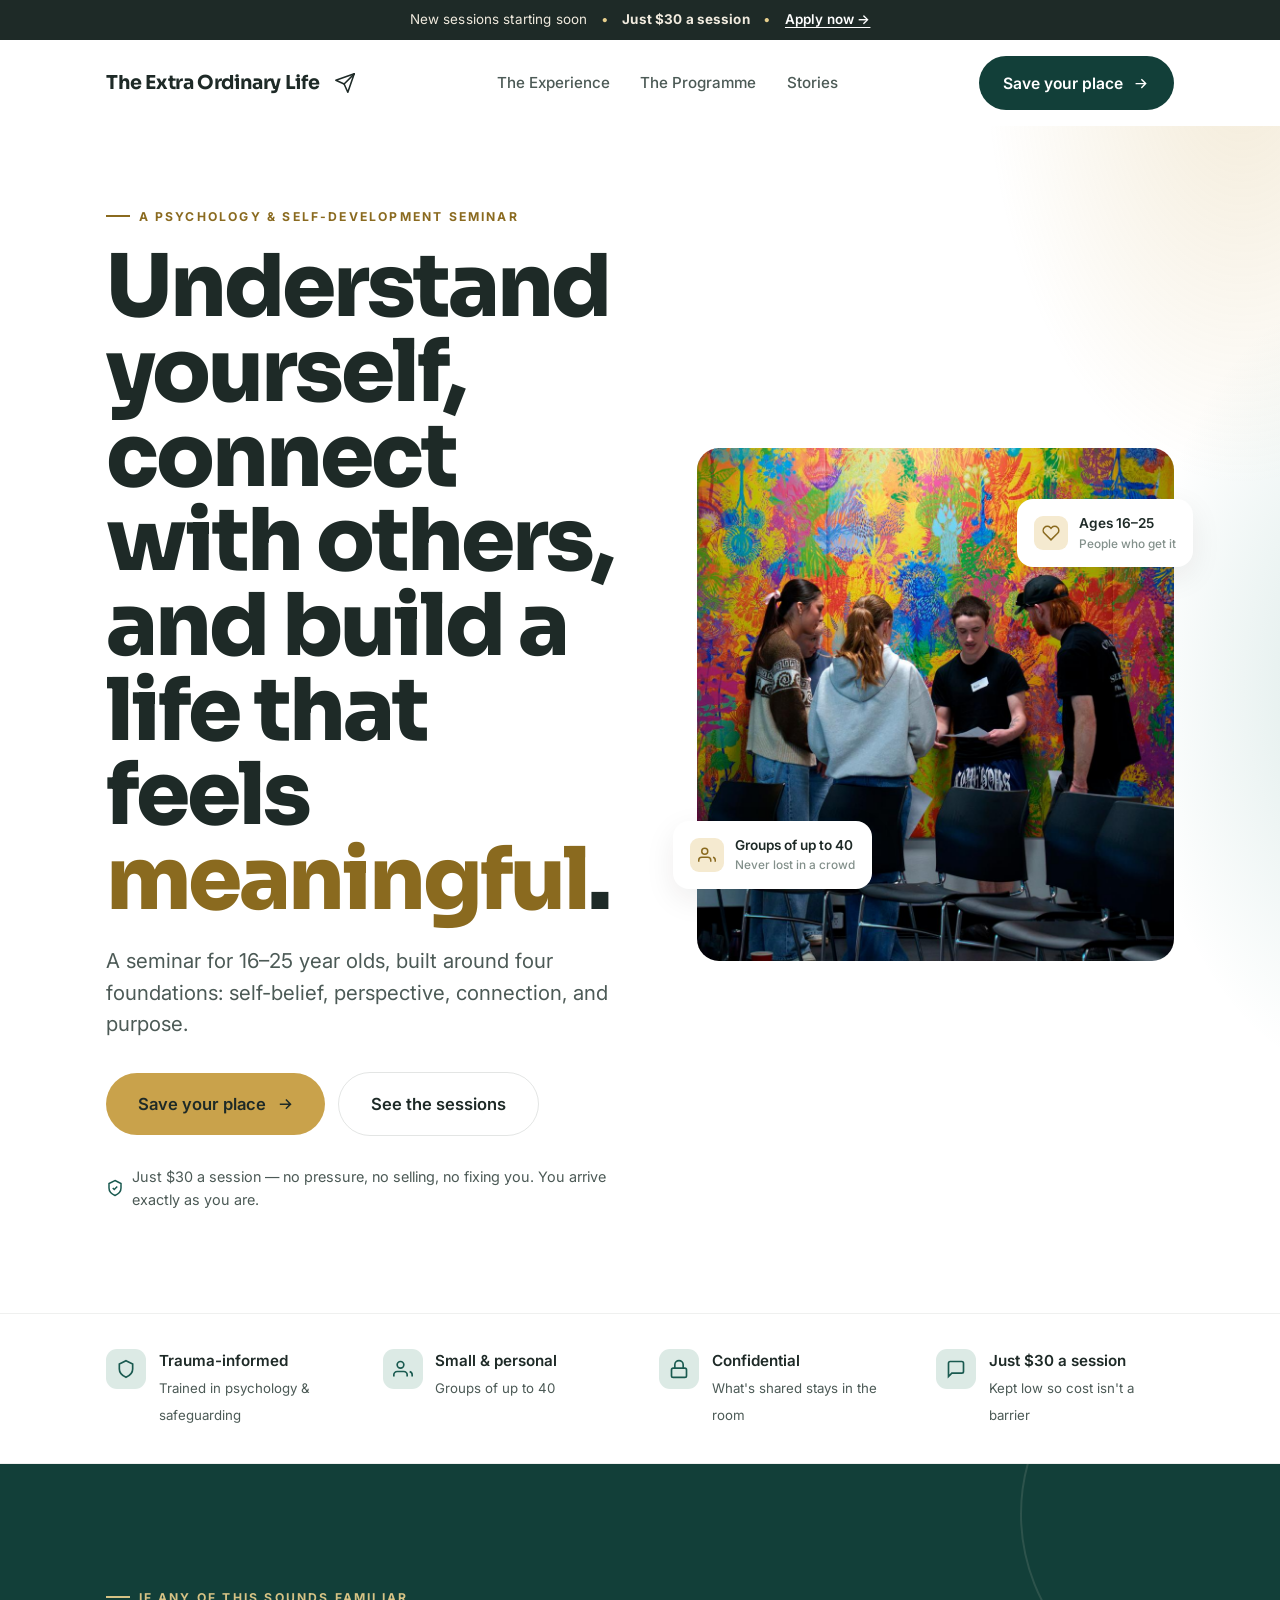
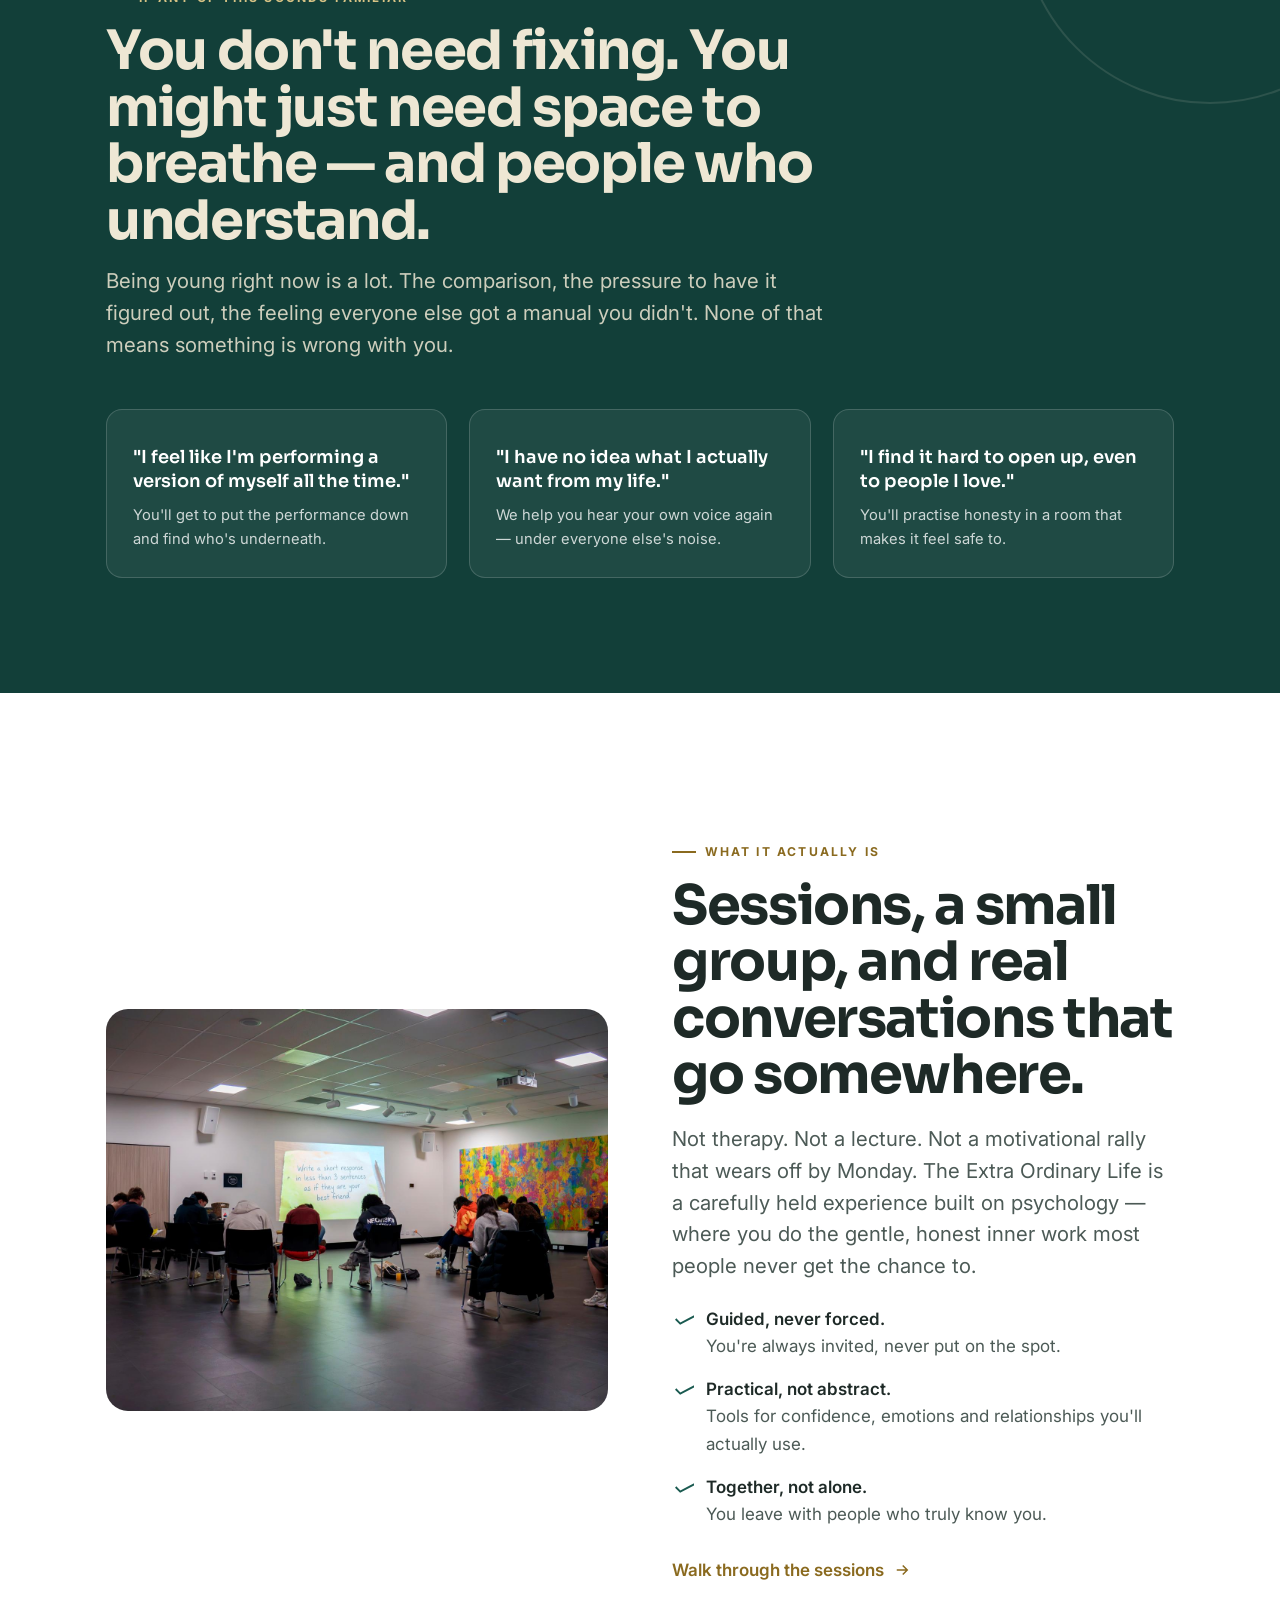
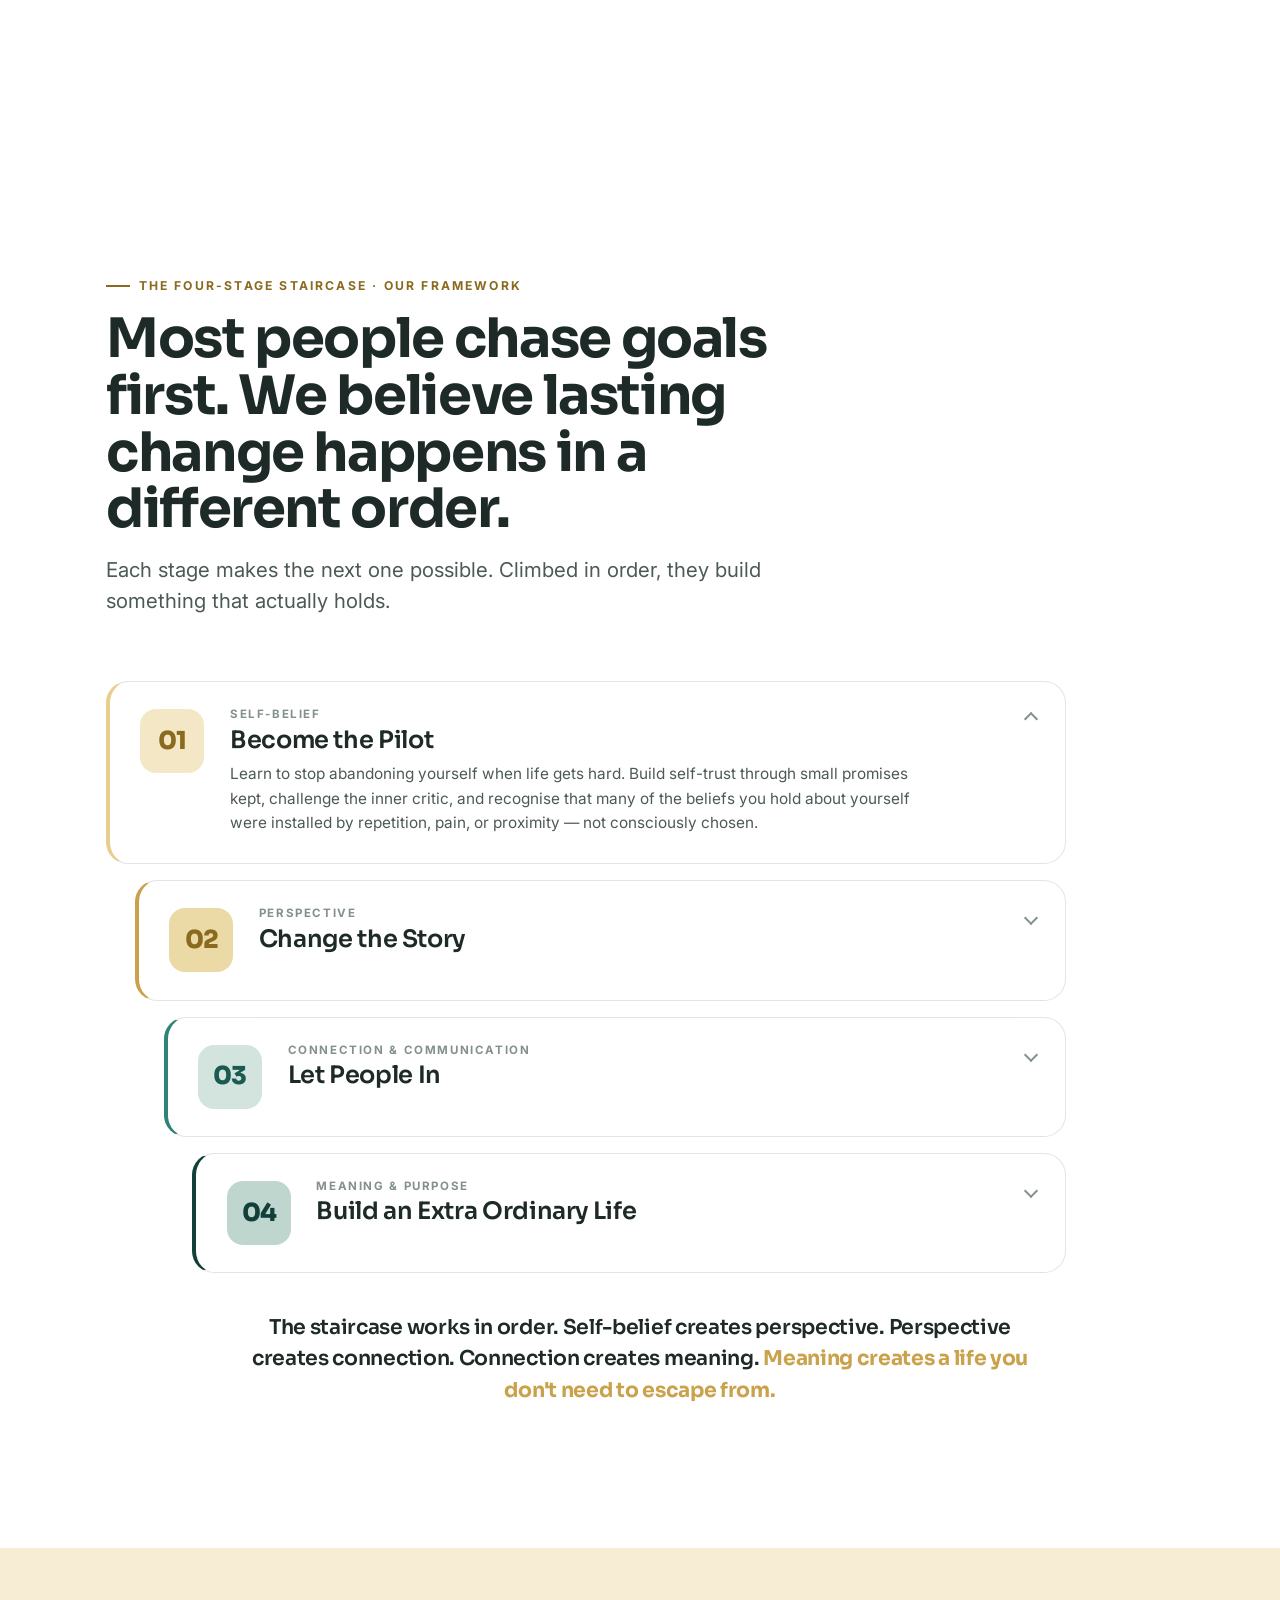
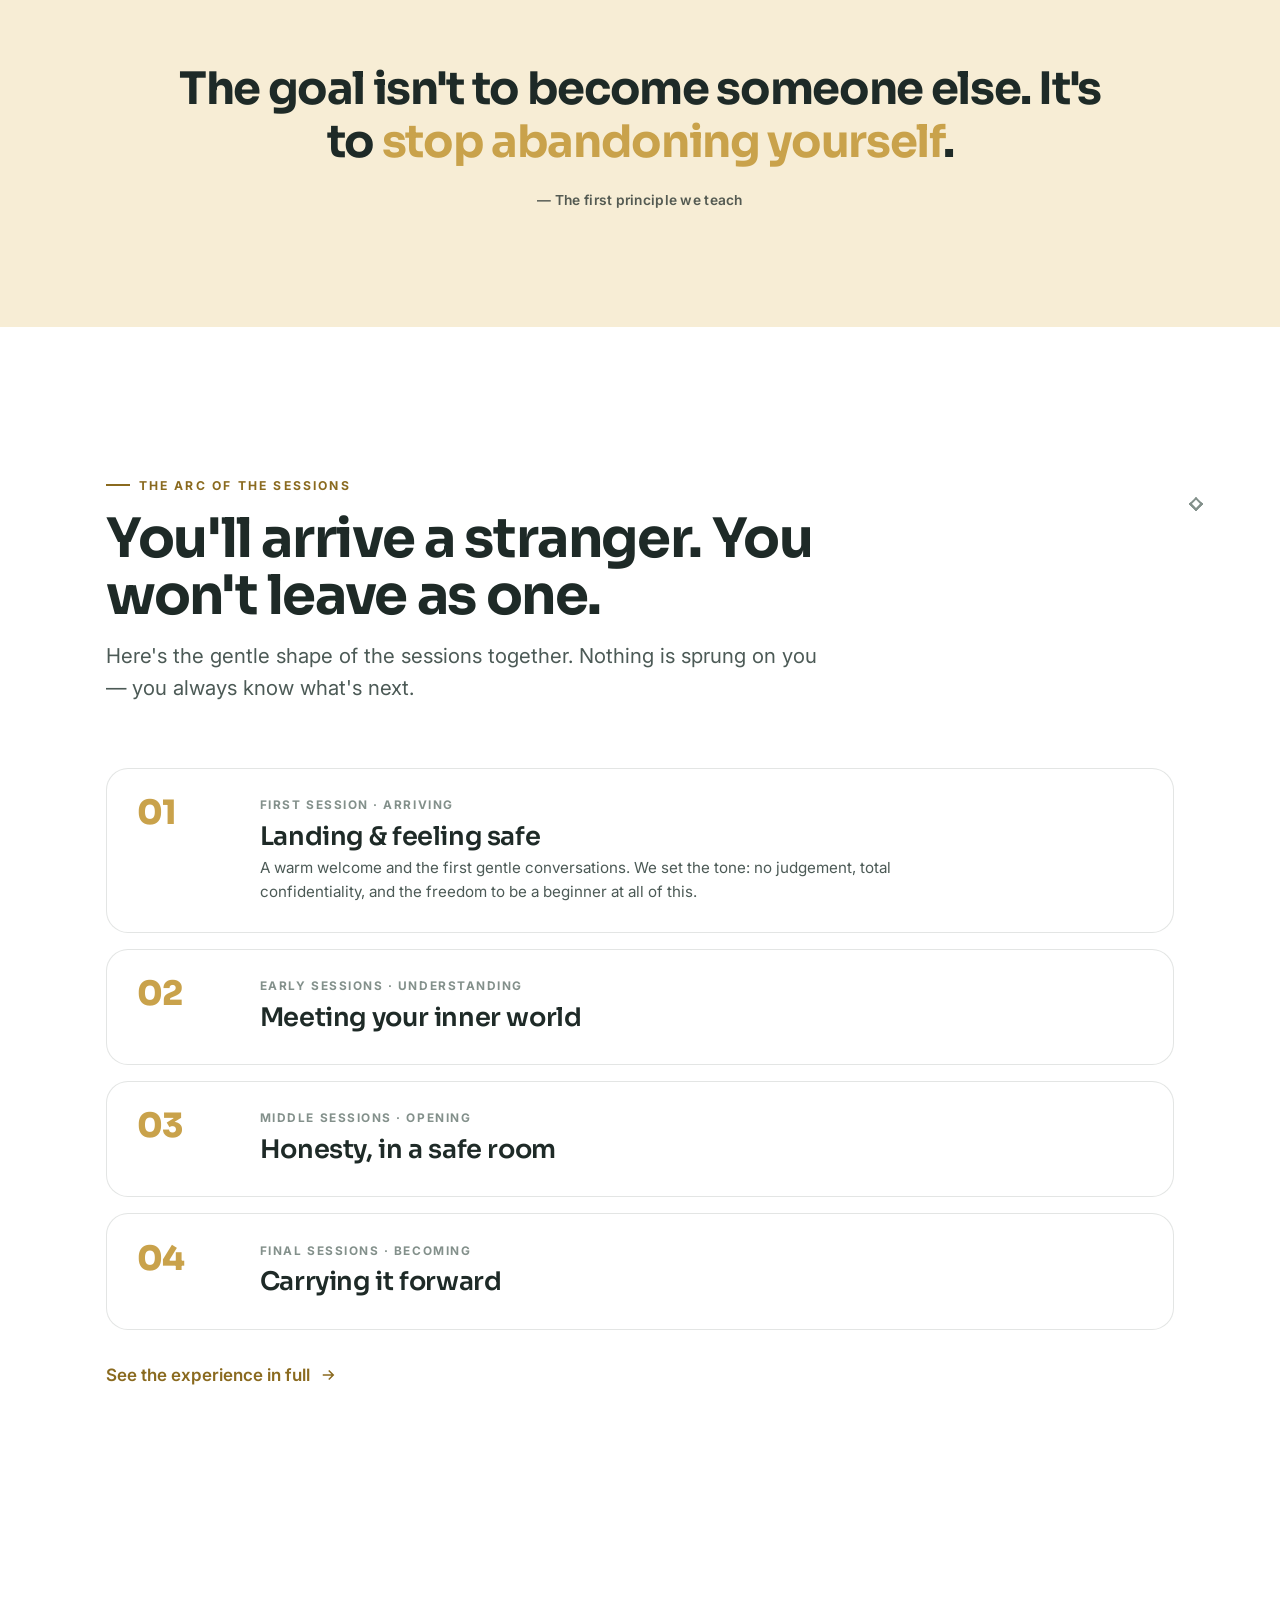
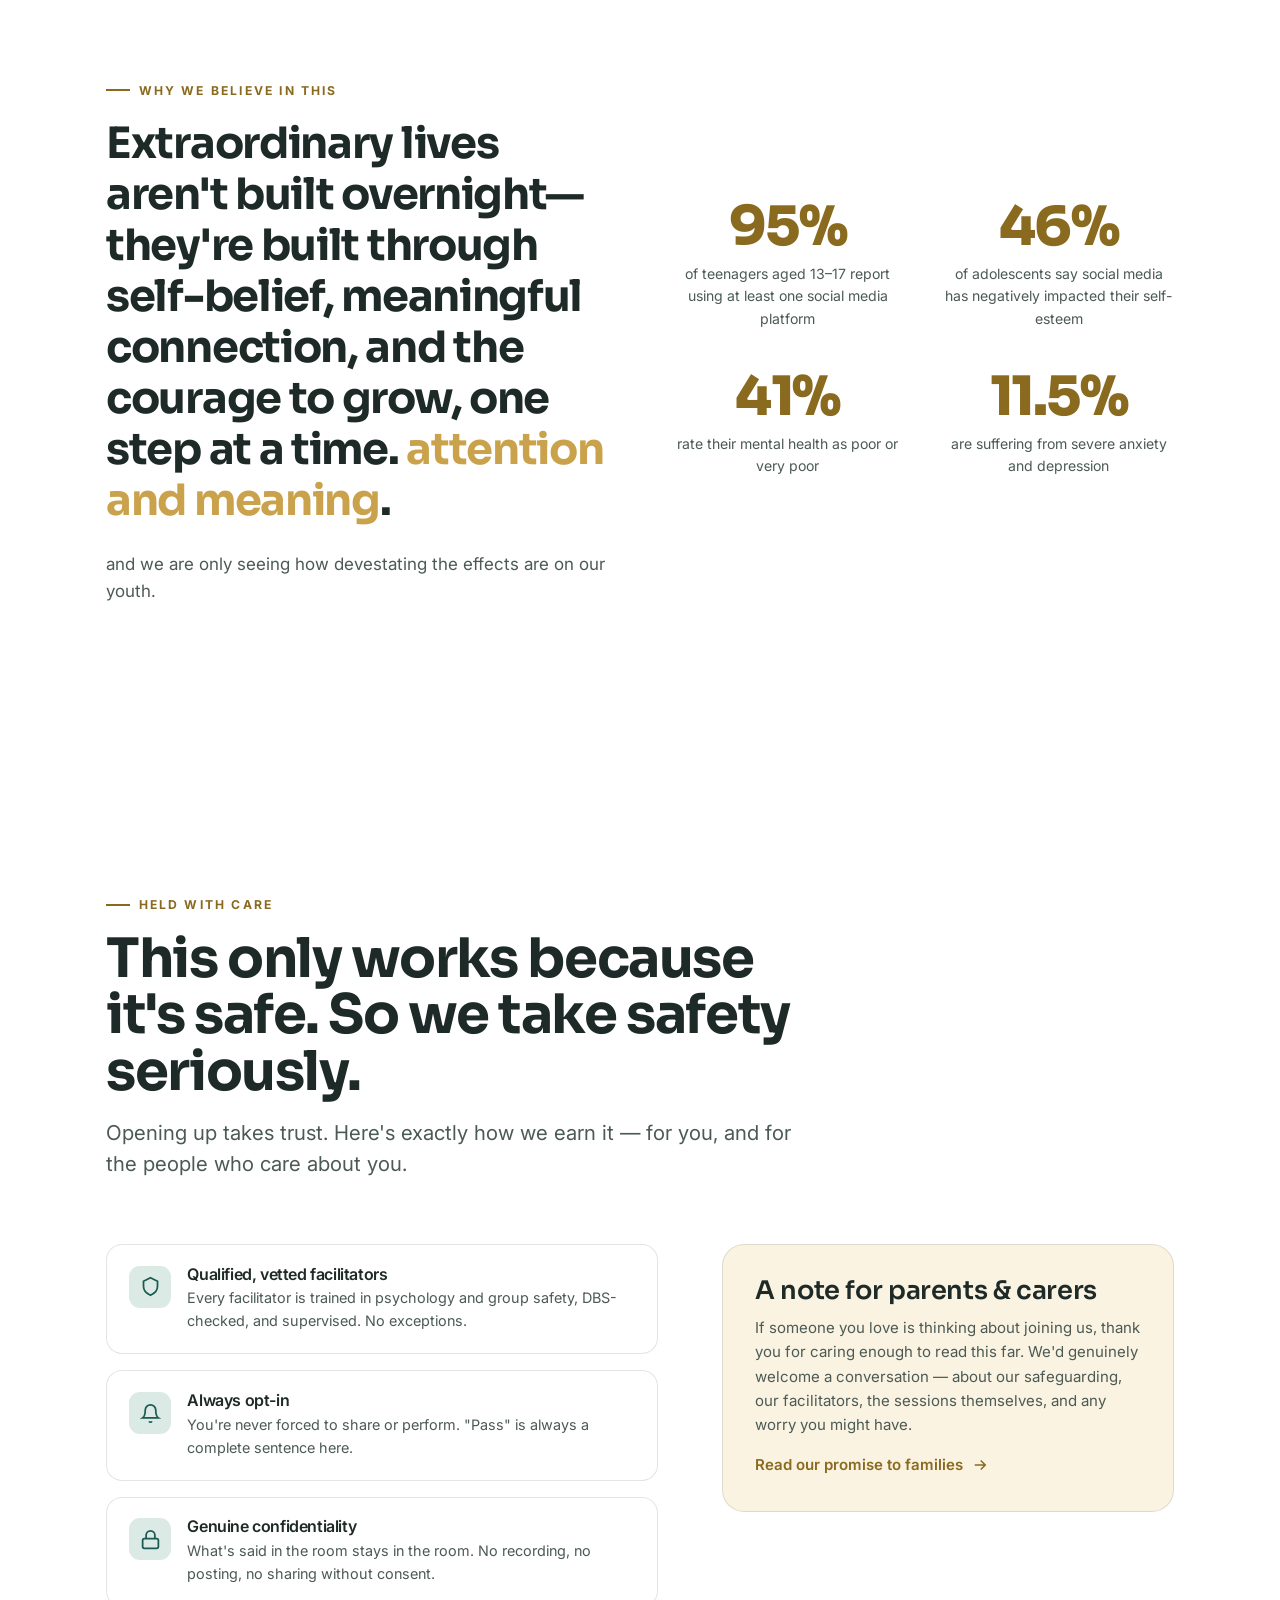
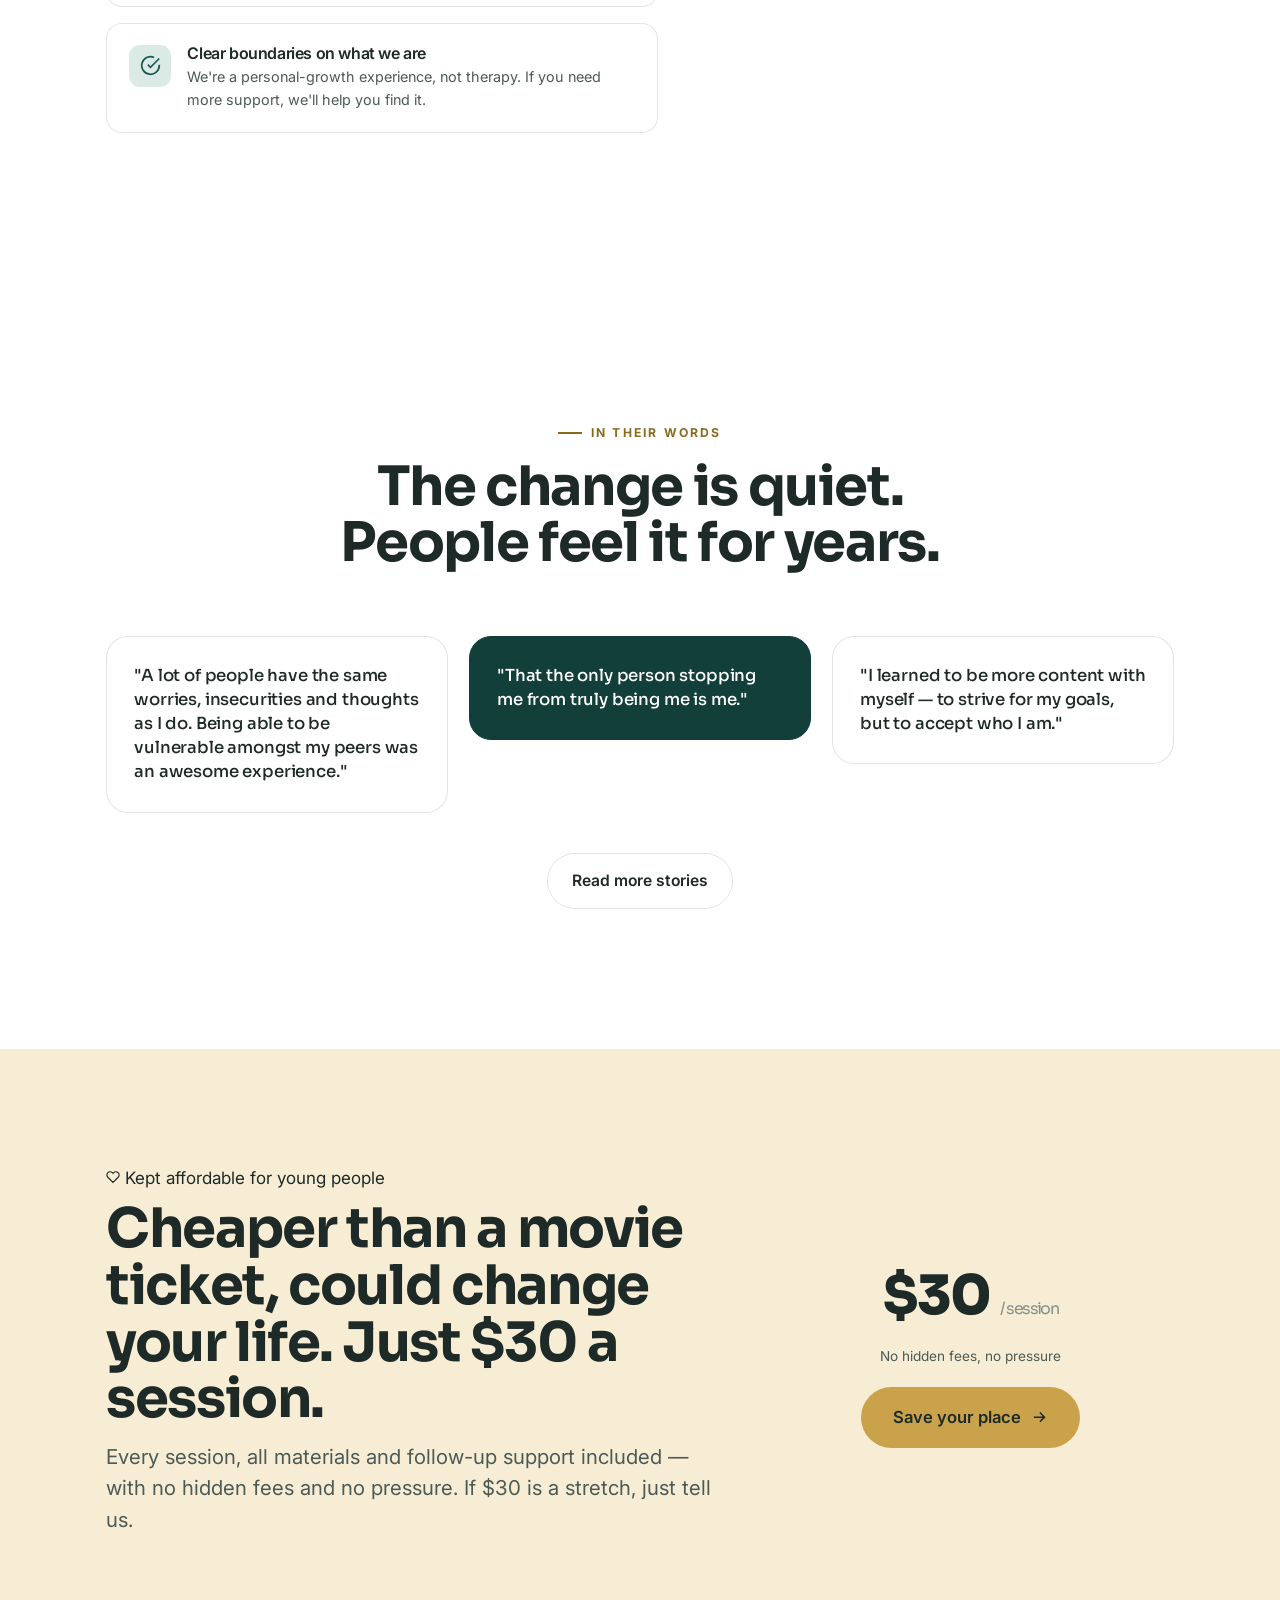
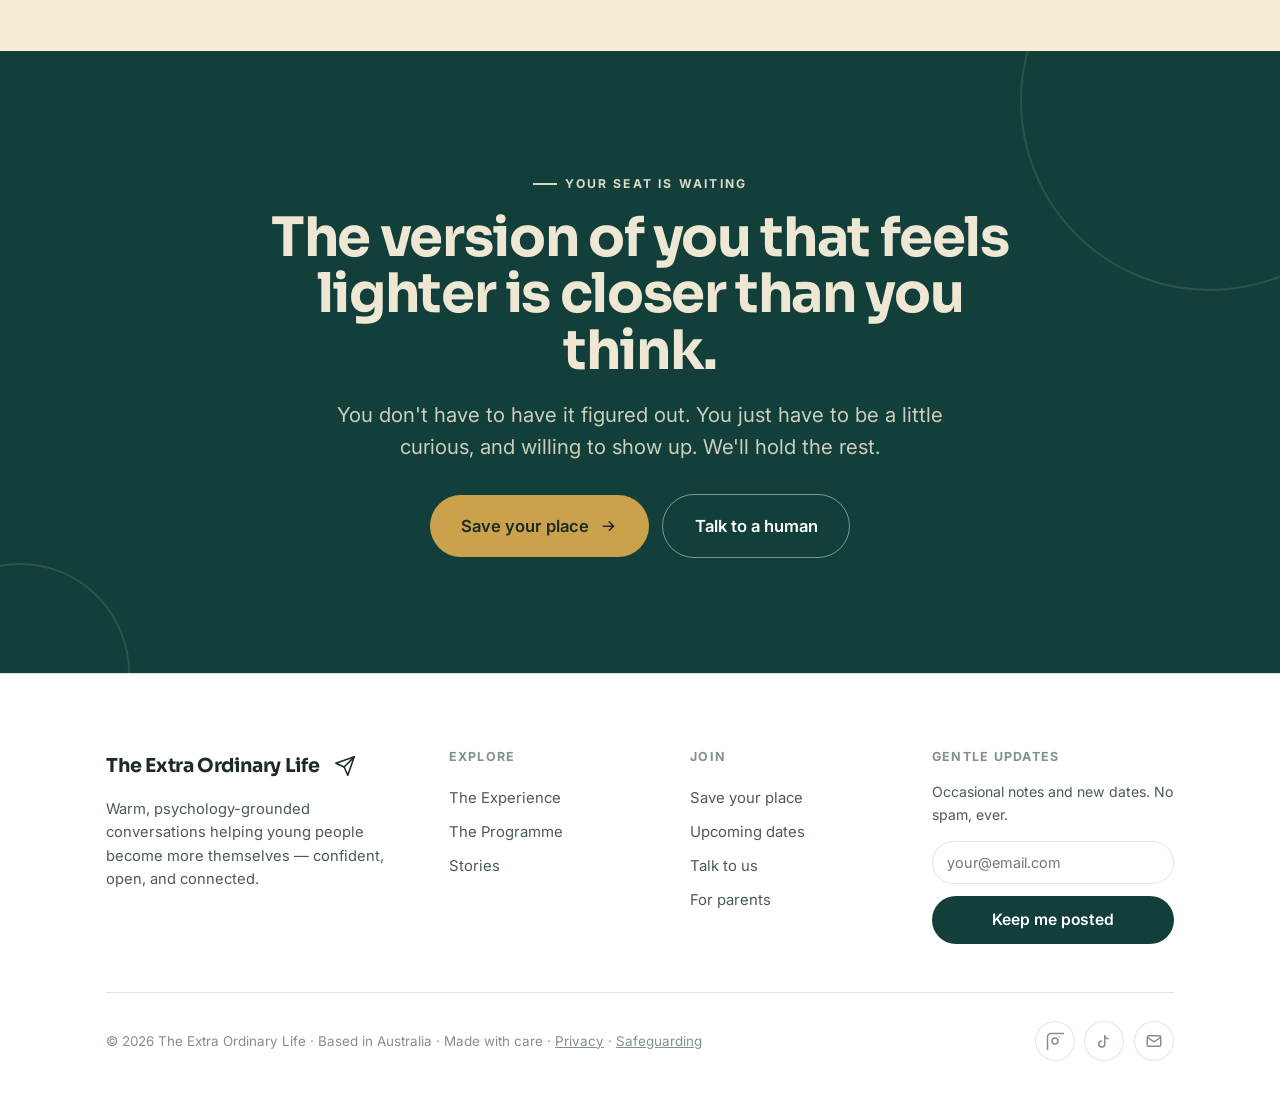
==== index.html @ 9e2100d1 "Merge branch 'main' of https://github.com/jasuk201000-tech/The-Extraordinary-Life" ====
<!DOCTYPE html>
<html lang="en">
<head>
  <meta charset="UTF-8" />
  <meta name="viewport" content="width=device-width, initial-scale=1.0" />
  <title>The Extra Ordinary Life — Understand yourself, connect with others, build meaning</title>
  <meta name="description" content="A psychology-grounded seminar for 16–25 year olds ($30 a session) — build self-belief, perspective, connection and purpose across a series of warm, welcoming sessions." />
  <link rel="preconnect" href="https://fonts.googleapis.com" />
  <link rel="preconnect" href="https://fonts.gstatic.com" crossorigin />
  <link rel="stylesheet" href="assets/css/styles.css" />
  <link rel="icon" href="data:image/svg+xml,%3Csvg xmlns='http://www.w3.org/2000/svg' viewBox='0 0 32 32'%3E%3Crect width='32' height='32' rx='7' fill='%23221E1B'/%3E%3Cpath d='M25 8 12 21l-1-5-6-2 20-6z' fill='none' stroke='%23fff' stroke-width='1.6' stroke-linejoin='round'/%3E%3C/svg%3E" />
</head>
<body>

  <!-- Announcement -->
  <div class="announce">
    New sessions starting soon <span class="dot">•</span> <strong>Just $30 a session</strong> <span class="dot">•</span> <a href="apply.html">Apply now &rarr;</a>
  </div>

  <!-- Header -->
  <header class="site-header">
    <div class="wrap nav">
      <a href="index.html" class="brand" aria-label="The Extra Ordinary Life home">
        The Extra Ordinary&nbsp;Life<svg class="plane" viewBox="0 0 24 24" fill="none" stroke="currentColor" stroke-width="1.7" stroke-linecap="round" stroke-linejoin="round" aria-hidden="true"><path d="M22 2 11 13"/><path d="M22 2l-7 20-4-9-9-4 20-7z"/></svg>
      </a>
      <nav class="nav-links" aria-label="Primary">
        <a href="the-experience.html">The Experience</a>
        <a href="the-programme.html">The Programme</a>
        <a href="stories.html">Stories</a>
      </nav>
      <div class="nav-cta">
        <a href="apply.html" class="btn btn-primary">Save your place
          <svg viewBox="0 0 24 24" fill="none" stroke="currentColor" stroke-width="2"><path d="M5 12h14M13 6l6 6-6 6"/></svg>
        </a>
        <button class="nav-toggle" aria-label="Open menu" aria-expanded="false"><span></span><span></span><span></span></button>
      </div>
    </div>
  </header>

  <!-- Mobile menu -->
  <div class="mobile-menu">
    <a href="the-experience.html">The Experience</a>
    <a href="the-programme.html">The Programme</a>
    <a href="stories.html">Stories</a>
    <a href="apply.html" class="btn btn-coral">Save your place</a>
  </div>

  <!-- Hero -->
  <section class="hero">
    <div class="hero-gradient" aria-hidden="true"></div>
    <div class="wrap">
      <div class="hero-copy reveal">
        <span class="eyebrow">A psychology &amp; self-development seminar</span>
        <h1 class="display">Understand yourself, connect with others, and build a life that feels <span class="accent">meaningful</span>.</h1>
        <p class="lead" style="margin-top:1.3rem;max-width:46ch;">A seminar for 16–25 year olds, built around four foundations: self-belief, perspective, connection, and purpose.</p>
        <div class="hero-actions">
          <a href="apply.html" class="btn btn-coral btn-lg">Save your place
            <svg viewBox="0 0 24 24" fill="none" stroke="currentColor" stroke-width="2"><path d="M5 12h14M13 6l6 6-6 6"/></svg>
          </a>
          <a href="the-experience.html" class="btn btn-ghost btn-lg">See the sessions</a>
        </div>
        <p class="hero-reassure">
          <svg viewBox="0 0 24 24" fill="none" stroke="currentColor" stroke-width="2"><path d="M12 2l8 4v6c0 5-3.5 8-8 10-4.5-2-8-5-8-10V6l8-4z"/><path d="M9 12l2 2 4-4"/></svg>
          Just $30 a session — no pressure, no selling, no fixing you. You arrive exactly as you are.
        </p>
      </div>
      <div class="hero-visual reveal d2">
        <div class="hero-photo">
          <img src="assets/img/group1.jpeg" alt="Young people talking together at a session" onerror="this.onerror=null;this.src='assets/img/hero.svg'" />
        </div>
        <div class="hero-float one">
          <span class="ico"><svg viewBox="0 0 24 24" fill="none" stroke="currentColor" stroke-width="2"><path d="M17 21v-2a4 4 0 00-4-4H5a4 4 0 00-4 4v2"/><circle cx="9" cy="7" r="4"/><path d="M23 21v-2a4 4 0 00-3-3.87"/></svg></span>
          <span>Groups of up to 40<small>Never lost in a crowd</small></span>
        </div>
        <div class="hero-float two">
          <span class="ico"><svg viewBox="0 0 24 24" fill="none" stroke="currentColor" stroke-width="2"><path d="M20.8 4.6a5.5 5.5 0 00-7.8 0L12 5.7l-1-1.1a5.5 5.5 0 10-7.8 7.8L12 21.2l8.8-8.8a5.5 5.5 0 000-7.8z"/></svg></span>
          <span>Ages 16–25<small>People who get it</small></span>
        </div>
      </div>
    </div>
  </section>

  <!-- Trust strip -->
  <section class="trust">
    <div class="wrap">
      <div class="trust-item reveal">
        <span class="ico"><svg viewBox="0 0 24 24" fill="none" stroke="currentColor" stroke-width="2"><path d="M12 2l8 4v6c0 5-3.5 8-8 10-4.5-2-8-5-8-10V6l8-4z"/></svg></span>
        <div><strong>Trauma-informed</strong><span>Trained in psychology &amp; safeguarding</span></div>
      </div>
      <div class="trust-item reveal d1">
        <span class="ico"><svg viewBox="0 0 24 24" fill="none" stroke="currentColor" stroke-width="2"><path d="M17 21v-2a4 4 0 00-4-4H5a4 4 0 00-4 4v2"/><circle cx="9" cy="7" r="4"/><path d="M23 21v-2a4 4 0 00-3-3.87"/></svg></span>
        <div><strong>Small &amp; personal</strong><span>Groups of up to 40</span></div>
      </div>
      <div class="trust-item reveal d2">
        <span class="ico"><svg viewBox="0 0 24 24" fill="none" stroke="currentColor" stroke-width="2"><rect x="3" y="11" width="18" height="11" rx="2"/><path d="M7 11V7a5 5 0 0110 0v4"/></svg></span>
        <div><strong>Confidential</strong><span>What's shared stays in the room</span></div>
      </div>
      <div class="trust-item reveal d3">
        <span class="ico"><svg viewBox="0 0 24 24" fill="none" stroke="currentColor" stroke-width="2"><path d="M21 15a2 2 0 01-2 2H7l-4 4V5a2 2 0 012-2h14a2 2 0 012 2z"/></svg></span>
        <div><strong>Just $30 a session</strong><span>Kept low so cost isn't a barrier</span></div>
      </div>
    </div>
  </section>

  <!-- Empathy BANNER BAND -->
  <section class="band band--teal empathy">
    <span class="band-ring r1" aria-hidden="true"></span>
    <div class="band-inner">
      <div class="wrap">
        <div class="section-head reveal" style="margin-bottom:0;">
          <span class="eyebrow">If any of this sounds familiar</span>
          <h2 style="margin-block:1rem;">You don't need fixing. You might just need space to breathe — and people who understand.</h2>
          <p class="lead">Being young right now is a lot. The comparison, the pressure to have it figured out, the feeling everyone else got a manual you didn't. None of that means something is wrong with you.</p>
        </div>
        <div class="empathy-grid">
          <div class="feel-card reveal"><p class="q">"I feel like I'm performing a version of myself all the time."</p><p>You'll get to put the performance down and find who's underneath.</p></div>
          <div class="feel-card reveal d1"><p class="q">"I have no idea what I actually want from my life."</p><p>We help you hear your own voice again — under everyone else's noise.</p></div>
          <div class="feel-card reveal d2"><p class="q">"I find it hard to open up, even to people I love."</p><p>You'll practise honesty in a room that makes it feel safe to.</p></div>
        </div>
      </div>
    </div>
  </section>

  <!-- What is it -->
  <section class="section-pad" id="what">
    <div class="wrap split">
      <div class="split-media reveal">
        <img src="assets/img/group3.jpeg" alt="A session in progress — a facilitator and a group of young people" onerror="this.onerror=null;this.src='assets/img/circle.svg'" />
      </div>
      <div class="reveal d1">
        <span class="eyebrow">What it actually is</span>
        <h2 style="margin:1rem 0 1.2rem;">Sessions, a small group, and real conversations that go somewhere.</h2>
        <p class="lead" style="margin-bottom:1.5rem;">Not therapy. Not a lecture. Not a motivational rally that wears off by Monday. The Extra Ordinary Life is a carefully held experience built on psychology — where you do the gentle, honest inner work most people never get the chance to.</p>
        <ul class="check-list">
          <li><svg viewBox="0 0 24 24" fill="none" stroke="currentColor" stroke-width="2"><path d="M30 6L9 17l-5-5"/></svg><span><strong>Guided, never forced.</strong> You're always invited, never put on the spot.</span></li>
          <li><svg viewBox="0 0 24 24" fill="none" stroke="currentColor" stroke-width="2"><path d="M30 6L9 17l-5-5"/></svg><span><strong>Practical, not abstract.</strong> Tools for confidence, emotions and relationships you'll actually use.</span></li>
          <li><svg viewBox="0 0 24 24" fill="none" stroke="currentColor" stroke-width="2"><path d="M30 6L9 17l-5-5"/></svg><span><strong>Together, not alone.</strong> You leave with people who truly know you.</span></li>
        </ul>
        <p style="margin-top:1.8rem;"><a href="the-experience.html" class="link-arrow">Walk through the sessions
          <svg viewBox="0 0 24 24" width="18" height="18" fill="none" stroke="currentColor" stroke-width="2"><path d="M5 12h14M13 6l6 6-6 6"/></svg></a></p>
      </div>
    </div>
  </section>

  <!-- Pillars -->
  <section class="section-pad" style="background:var(--ivory);">
    <div class="wrap">
      <div class="section-head reveal">
        <span class="eyebrow">The Four-Stage Staircase · our framework</span>
        <h2 style="margin-block:1rem;">Most people chase goals first. We believe lasting change happens in a different order.</h2>
        <p class="lead">Each stage makes the next one possible. Climbed in order, they build something that actually holds.</p>
      </div>
      <div class="stairs climb">
        <div class="stair s1 reveal">
          <div class="step-num">01</div>
          <div class="step-body"><h3><span class="tag">Self-Belief</span>Become the Pilot</h3><p>Learn to stop abandoning yourself when life gets hard. Build self-trust through small promises kept, challenge the inner critic, and recognise that many of the beliefs you hold about yourself were installed by repetition, pain, or proximity — not consciously chosen.</p></div>
        </div>
        <div class="stair s2 reveal">
          <div class="step-num">02</div>
          <div class="step-body"><h3><span class="tag">Perspective</span>Change the Story</h3><p>How you view yourself shapes every decision you make. Explore the difference between familiar thoughts and true thoughts, learn to question the "always," "never," and "nobody" stories your mind tells, and build a fair, honest inner coach instead of an inner enemy.</p></div>
        </div>
        <div class="stair s3 reveal">
          <div class="step-num">03</div>
          <div class="step-body"><h3><span class="tag">Connection &amp; Communication</span>Let People In</h3><p>A good life is built through relationships. Practise vulnerability, learn how to communicate honestly, discover how to find "your people" through shared values rather than performance, and understand why the people who showed up matter more than the people who impressed you.</p></div>
        </div>
        <div class="stair s4 reveal">
          <div class="step-num">04</div>
          <div class="step-body"><h3><span class="tag">Meaning &amp; Purpose</span>Build an Extra Ordinary Life</h3><p>Extraordinary lives are often built through ordinary moments approached with attention and meaning. Clarify your values, identify what you stand for, and create a life that feels meaningful even when nobody is watching.</p></div>
        </div>
      </div>
      <p class="stairs-logic reveal">The staircase works in order. Self-belief creates perspective. Perspective creates connection. Connection creates meaning. <span class="arrow">Meaning creates a life you don't need to escape from.</span></p>
    </div>
  </section>

  <!-- Pull-quote BANNER BAND -->
  <section class="band band--peach">
    <div class="band-inner">
      <div class="wrap">
        <div class="quote-band reveal">
          <blockquote>The goal isn't to become someone else. It's to <span class="mk">stop abandoning yourself</span>.</blockquote>
          <cite>— The first principle we teach</cite>
        </div>
      </div>
    </div>
  </section>

  <!-- Journey -->
  <section class="journey section-pad" id="journey">
    <div class="wrap">
      <div class="section-head reveal">
        <span class="eyebrow">The arc of the sessions</span>
        <h2 style="margin-block:1rem;">You'll arrive a stranger. You won't leave as one.</h2>
        <p class="lead">Here's the gentle shape of the sessions together. Nothing is sprung on you — you always know what's next.</p>
      </div>
      <div class="journey-track">
        <div class="journey-step reveal"><span class="num">01</span><div><p class="when">First session · Arriving</p><h3>Landing &amp; feeling safe</h3><p>A warm welcome and the first gentle conversations. We set the tone: no judgement, total confidentiality, and the freedom to be a beginner at all of this.</p></div></div>
        <div class="journey-step reveal"><span class="num">02</span><div><p class="when">Early sessions · Understanding</p><h3>Meeting your inner world</h3><p>Through guided exercises and small-group conversation, you'll start to see your own patterns clearly — where your confidence leaks away, where your walls went up, and why.</p></div></div>
        <div class="journey-step reveal"><span class="num">03</span><div><p class="when">Middle sessions · Opening</p><h3>Honesty, in a safe room</h3><p>This is where it gets real — gently. You'll practise saying true things out loud and being met with warmth instead of judgement. Many describe this as the moment something unlocks.</p></div></div>
        <div class="journey-step reveal"><span class="num">04</span><div><p class="when">Final sessions · Becoming</p><h3>Carrying it forward</h3><p>We turn insight into something you can live. You'll leave with practical tools, a clearer sense of direction, and a small group of people who've got you long after the sessions end.</p></div></div>
      </div>
      <p style="margin-top:2rem;" class="reveal"><a href="the-experience.html" class="link-arrow">See the experience in full
        <svg viewBox="0 0 24 24" width="18" height="18" fill="none" stroke="currentColor" stroke-width="2"><path d="M5 12h14M13 6l6 6-6 6"/></svg></a></p>
    </div>
  </section>

  <!-- Pull quote / stats -->
  <section class="section-pad" style="background:var(--ivory);">
    <div class="wrap split">
      <div class="reveal">
        <span class="eyebrow">Why we believe in this</span>
        <p class="pullquote" style="margin-top:1.2rem;max-width:none;">Extraordinary lives aren't built overnight—they're built through self-belief, meaningful connection, and the courage to grow, one step at a time. <span class="mk">attention and meaning</span>.</p>
        <p class="muted" style="margin-top:1.5rem;">and we are only seeing how devestating the effects are on our youth.</p>
      </div>
      <div class="reveal d1">
        <div class="stat-row" style="grid-template-columns:1fr 1fr;gap:2.5rem;">
          <div class="stat"><div class="n">95%</div><div class="l">of teenagers aged 13–17 report using at least one social media platform</div></div>
          <div class="stat"><div class="n">46%</div><div class="l">of adolescents say social media has negatively impacted their self-esteem</div></div>
          <div class="stat"><div class="n">41%</div><div class="l">rate their mental health as poor or very poor</div></div>
          <div class="stat"><div class="n">11.5%</div><div class="l">are suffering from severe anxiety and depression</div></div>
        </div>
      </div>
    </div>
  </section>

  <!-- Safety / care -->
  <section class="section-pad" id="safety">
    <div class="wrap">
      <div class="section-head reveal">
        <span class="eyebrow">Held with care</span>
        <h2 style="margin-block:1rem;">This only works because it's safe. So we take safety seriously.</h2>
        <p class="lead">Opening up takes trust. Here's exactly how we earn it — for you, and for the people who care about you.</p>
      </div>
      <div class="care-grid">
        <div class="care-list">
          <div class="care-item reveal"><span class="ico"><svg viewBox="0 0 24 24" fill="none" stroke="currentColor" stroke-width="2"><path d="M12 2l8 4v6c0 5-3.5 8-8 10-4.5-2-8-5-8-10V6l8-4z"/></svg></span><div><h4>Qualified, vetted facilitators</h4><p>Every facilitator is trained in psychology and group safety, DBS-checked, and supervised. No exceptions.</p></div></div>
          <div class="care-item reveal d1"><span class="ico"><svg viewBox="0 0 24 24" fill="none" stroke="currentColor" stroke-width="2"><path d="M18 8A6 6 0 006 8c0 7-3 9-3 9h18s-3-2-3-9"/><path d="M13.7 21a2 2 0 01-3.4 0"/></svg></span><div><h4>Always opt-in</h4><p>You're never forced to share or perform. "Pass" is always a complete sentence here.</p></div></div>
          <div class="care-item reveal d2"><span class="ico"><svg viewBox="0 0 24 24" fill="none" stroke="currentColor" stroke-width="2"><rect x="3" y="11" width="18" height="11" rx="2"/><path d="M7 11V7a5 5 0 0110 0v4"/></svg></span><div><h4>Genuine confidentiality</h4><p>What's said in the room stays in the room. No recording, no posting, no sharing without consent.</p></div></div>
          <div class="care-item reveal d3"><span class="ico"><svg viewBox="0 0 24 24" fill="none" stroke="currentColor" stroke-width="2"><path d="M22 11.08V12a10 10 0 11-5.93-9.14"/><path d="M22 4L12 14.01l-3-3"/></svg></span><div><h4>Clear boundaries on what we are</h4><p>We're a personal-growth experience, not therapy. If you need more support, we'll help you find it.</p></div></div>
        </div>
        <aside class="parent-note reveal d1">
          <h3>A note for parents &amp; carers</h3>
          <p>If someone you love is thinking about joining us, thank you for caring enough to read this far. We'd genuinely welcome a conversation — about our safeguarding, our facilitators, the sessions themselves, and any worry you might have.</p>
          <p style="margin-top:1rem;"><a href="the-programme.html#parents" class="link-arrow">Read our promise to families
            <svg viewBox="0 0 24 24" width="18" height="18" fill="none" stroke="currentColor" stroke-width="2"><path d="M5 12h14M13 6l6 6-6 6"/></svg></a></p>
        </aside>
      </div>
    </div>
  </section>

  <!-- Stories -->
  <section class="stories section-pad" id="stories">
    <div class="wrap">
      <div class="section-head center reveal">
        <span class="eyebrow">In their words</span>
        <h2 style="margin-top:1rem;">The change is quiet. People feel it for years.</h2>
      </div>
      <div class="stories-grid">
        <div class="story reveal"><p>"A lot of people have the same worries, insecurities and thoughts as I do. Being able to be vulnerable amongst my peers was an awesome experience."</p></div>
        <div class="story highlight reveal d1"><p>"That the only person stopping me from truly being me is me."</p></div>
        <div class="story reveal d2"><p>"I learned to be more content with myself — to strive for my goals, but to accept who I am."</p></div>
      </div>
      <p class="center reveal" style="margin-top:2.5rem;"><a href="stories.html" class="btn btn-ghost">Read more stories</a></p>
    </div>
  </section>

  <!-- Access BANNER BAND -->
  <section class="band band--cream" id="pricing">
    <div class="band-inner">
      <div class="wrap">
        <div class="band-split">
          <div class="reveal">
            <span class="note-pill"><svg viewBox="0 0 24 24" width="14" height="14" fill="none" stroke="currentColor" stroke-width="2"><path d="M20.84 4.61a5.5 5.5 0 00-7.78 0L12 5.67l-1.06-1.06a5.5 5.5 0 10-7.78 7.78L12 21.23l8.84-8.84a5.5 5.5 0 000-7.78z"/></svg> Kept affordable for young people</span>
            <h2 style="margin:0.6rem 0 0.8rem;">Cheaper than a movie ticket, could change your life. Just $30 a session.</h2>
            <p class="lead" style="max-width:48ch;">Every session, all materials and follow-up support included — with no hidden fees and no pressure. If $30 is a stretch, just tell us.</p>
          </div>
          <div class="reveal d1" style="text-align:center;">
            <div class="price" style="font-family:var(--display);font-weight:800;font-size:clamp(2.4rem,5vw,3.4rem);letter-spacing:-0.03em;">$30 <small style="font-size:1rem;color:var(--ink-faint);font-weight:400;">/ session</small></div>
            <p class="muted" style="margin:0.4rem 0 1.2rem;font-size:0.85rem;">No hidden fees, no pressure</p>
            <a href="apply.html" class="btn btn-coral btn-lg">Save your place
              <svg viewBox="0 0 24 24" fill="none" stroke="currentColor" stroke-width="2"><path d="M5 12h14M13 6l6 6-6 6"/></svg></a>
          </div>
        </div>
      </div>
    </div>
  </section>

  <!-- Final CTA BANNER BAND -->
  <section class="band band--teal">
    <span class="band-ring r1" aria-hidden="true"></span>
    <span class="band-ring r2" aria-hidden="true"></span>
    <div class="band-inner">
      <div class="wrap">
        <div class="band-center reveal">
          <span class="eyebrow">Your seat is waiting</span>
          <h2 style="margin-top:1rem;">The version of you that feels lighter is closer than you think.</h2>
          <p class="lead" style="margin:1.2rem auto 0;max-width:50ch;">You don't have to have it figured out. You just have to be a little curious, and willing to show up. We'll hold the rest.</p>
          <div class="band-actions">
            <a href="apply.html" class="btn btn-gold btn-lg">Save your place
              <svg viewBox="0 0 24 24" fill="none" stroke="currentColor" stroke-width="2"><path d="M5 12h14M13 6l6 6-6 6"/></svg></a>
            <a href="apply.html#contact" class="btn btn-outline-light btn-lg">Talk to a human</a>
          </div>
        </div>
      </div>
    </div>
  </section>

  <!-- Footer -->
  <footer class="site-footer">
    <div class="wrap">
      <div class="footer-top">
        <div class="footer-brand">
          <a href="index.html" class="brand" aria-label="The Extra Ordinary Life home">
            The Extra Ordinary&nbsp;Life<svg class="plane" viewBox="0 0 24 24" fill="none" stroke="currentColor" stroke-width="1.7" stroke-linecap="round" stroke-linejoin="round" aria-hidden="true"><path d="M22 2 11 13"/><path d="M22 2l-7 20-4-9-9-4 20-7z"/></svg>
          </a>
          <p>Warm, psychology-grounded conversations helping young people become more themselves — confident, open, and connected.</p>
        </div>
        <div class="footer-col"><h4>Explore</h4><a href="the-experience.html">The Experience</a><a href="the-programme.html">The Programme</a><a href="stories.html">Stories</a></div>
        <div class="footer-col"><h4>Join</h4><a href="apply.html">Save your place</a><a href="apply.html#dates">Upcoming dates</a><a href="apply.html#contact">Talk to us</a><a href="the-programme.html#parents">For parents</a></div>
        <div class="footer-col footer-news"><h4>Gentle updates</h4><p class="muted" style="font-size:0.88rem;margin-bottom:0.9rem;">Occasional notes and new dates. No spam, ever.</p><form data-news><input type="email" placeholder="your@email.com" aria-label="Email" required /><button type="submit" class="btn btn-primary" style="width:100%;justify-content:center;">Keep me posted</button></form></div>
      </div>
      <div class="footer-bottom">
        <span>© <span data-year>2026</span> The Extra Ordinary Life · Based in Australia · Made with care · <a href="#" style="text-decoration:underline;">Privacy</a> · <a href="#" style="text-decoration:underline;">Safeguarding</a></span>
        <div class="socials">
         <a href="https://www.instagram.com/theextraordinary.life/" aria-label="Instagram"><svg viewBox="0 0 24 24" fill="none" stroke="currentColor" stroke-width="2"><rect x="2" y="2" width="30" height="30" rx="5"/><circle cx="12" cy="12" r="4"/><circle cx="17.5" cy="6.5" r="1" fill="currentColor" stroke="none"/></svg></a>
          <a href="#" aria-label="TikTok"><svg viewBox="0 0 24 24" fill="none" stroke="currentColor" stroke-width="2"><path d="M9 12a4 4 0 104 4V4a5 5 0 005 5"/></svg></a>
          <a href="#" aria-label="Email"><svg viewBox="0 0 24 24" fill="none" stroke="currentColor" stroke-width="2"><rect x="3" y="5" width="18" height="14" rx="2"/><path d="M3 7l9 6 9-6"/></svg></a>
        </div>
      </div>
    </div>
  </footer>

  <script src="assets/js/main.js"></script>
</body>
</html>
---- assets/css/styles.css ----
/* =========================================================
   Extraordinary Life — Design System v2
   Minimalist · banner-led · UN Youth-inspired
   Warm palette kept, applied with restraint.
   Built per: anthropics/frontend-design + ui-ux-pro-max.
   ========================================================= */

/* ---------- Fonts ----------
   Display: Sora (bold geometric sans — confident, youthful, minimal)
   Body/UI: Inter (clean, highly legible)
   Swap these two families for the brand's exact fonts if available. */
@import url('https://fonts.googleapis.com/css2?family=Sora:wght@400;500;600;700;800&family=Inter:wght@400;500;600;700&display=swap');

/* ---------- Tokens ---------- */
:root {
  /* Neutrals — white surfaces (white spaces stay white) */
  --ivory:        #FFFFFF;
  --cream:        #F7EDD5;   /* light champagne — used for gold banner bands */
  --sand:         #EFE3C6;   /* soft gold-grey chip */
  --paper:        #FFFFFF;

  /* Ink — deep teal-charcoal */
  --ink:          #1E2A27;
  --ink-soft:     #4C5A56;
  --ink-faint:    #83908B;

  /* Gold — primary accent (legacy token names kept) */
  --coral:        #C9A24B;   /* gold */
  --coral-deep:   #8A6A1F;   /* deep gold — text, links, eyebrows */
  --peach:        #E7CE8C;   /* light gold — accent on dark bands */
  --terracotta:   #D9B25E;

  /* Teal — secondary / grounding */
  --sage:         #2E8375;   /* teal mid */
  --sage-deep:    #1A5A50;   /* teal deep — icons, text */
  --teal-deep:    #123F39;   /* darkest teal — banner bands */
  --lilac:        #86B2A9;   /* soft teal */
  --sky:          #A9CFC8;   /* soft teal */

  /* Surfaces */
  --surface:      #FFFFFF;
  --line:         rgba(30, 42, 39, 0.12);
  --line-soft:    rgba(30, 42, 39, 0.07);

  /* Type */
  --display: 'Sora', system-ui, sans-serif;
  --sans:    'Inter', system-ui, -apple-system, 'Segoe UI', sans-serif;

  /* Radius — minimal, consistent */
  --r-sm: 10px;
  --r-md: 16px;
  --r-lg: 22px;
  --r-pill: 999px;

  /* Shadows — flat-first; used rarely */
  --shadow-sm: 0 1px 2px rgba(34,30,27,0.05);
  --shadow-md: 0 10px 30px rgba(34,30,27,0.08);

  /* Layout */
  --maxw: 1180px;
  --gutter: clamp(20px, 5vw, 56px);

  /* Motion */
  --ease: cubic-bezier(0.22, 1, 0.36, 1);
}

/* ---------- Reset ---------- */
*, *::before, *::after { box-sizing: border-box; }
* { margin: 0; padding: 0; }
html { -webkit-text-size-adjust: 100%; scroll-behavior: smooth; }
@media (prefers-reduced-motion: reduce) {
  html { scroll-behavior: auto; }
  *, *::before, *::after { animation-duration: 0.001ms !important; transition-duration: 0.001ms !important; }
}

body {
  font-family: var(--sans);
  color: var(--ink);
  background: var(--paper);
  line-height: 1.6;
  font-size: 17px;
  -webkit-font-smoothing: antialiased;
  text-rendering: optimizeLegibility;
  overflow-x: hidden;
}

img { max-width: 100%; display: block; }
a { color: inherit; text-decoration: none; }
button { font-family: inherit; cursor: pointer; border: none; background: none; }
ul { list-style: none; }

/* Accessibility: clear, consistent focus ring (ui-ux-pro-max P1) */
:focus-visible { outline: 3px solid var(--coral); outline-offset: 3px; border-radius: 4px; }

/* ---------- Typography ----------
   Bold geometric headings, tight tracking — the UN Youth voice. */
h1, h2, h3, h4 { font-family: var(--display); font-weight: 700; line-height: 1.04; letter-spacing: -0.025em; color: var(--ink); }
.display {
  font-size: clamp(2.7rem, 7vw, 5.4rem);
  font-weight: 800;
  line-height: 0.98;
  letter-spacing: -0.035em;
}
h2 { font-size: clamp(2rem, 4.6vw, 3.4rem); font-weight: 700; }
h3 { font-size: clamp(1.25rem, 2.2vw, 1.6rem); font-weight: 600; letter-spacing: -0.015em; }
em, .italic { font-style: italic; }

.eyebrow {
  font-family: var(--sans);
  font-size: 0.76rem;
  font-weight: 700;
  letter-spacing: 0.18em;
  text-transform: uppercase;
  color: var(--coral-deep);
  display: inline-flex;
  align-items: center;
  gap: 0.7em;
}
.eyebrow::before { content: ""; width: 24px; height: 2px; background: currentColor; display: inline-block; }

.lead { font-size: clamp(1.08rem, 1.6vw, 1.3rem); color: var(--ink-soft); line-height: 1.55; font-weight: 400; }
.muted { color: var(--ink-soft); }

/* ---------- Layout helpers ---------- */
.wrap { width: 100%; max-width: var(--maxw); margin-inline: auto; padding-inline: var(--gutter); position: relative; }
.narrow { max-width: 740px; }
section { position: relative; }
.section-pad { padding-block: clamp(72px, 11vw, 148px); }
.center { text-align: center; }
.stack-sm > * + * { margin-top: 1rem; }
.stack > * + * { margin-top: 1.5rem; }

/* ---------- Buttons ---------- */
.btn {
  display: inline-flex; align-items: center; gap: 0.6em;
  font-family: var(--sans); font-weight: 600; font-size: 0.98rem;
  padding: 0.92em 1.55em; border-radius: var(--r-pill); min-height: 48px;
  transition: transform 0.25s var(--ease), background 0.25s var(--ease), color 0.25s var(--ease), border-color 0.25s var(--ease);
  white-space: nowrap;
}
.btn svg { width: 1.1em; height: 1.1em; transition: transform 0.25s var(--ease); }
.btn:hover svg { transform: translateX(3px); }
.btn-primary { background: var(--teal-deep); color: #fff; }
.btn-primary:hover { background: #0C332E; transform: translateY(-2px); }
.btn-coral { background: var(--coral); color: var(--ink); }               /* gold, dark text */
.btn-coral:hover { background: var(--teal-deep); color: #fff; transform: translateY(-2px); }
.btn-gold { background: var(--coral); color: var(--ink); }                /* gold, for dark bands */
.btn-gold:hover { background: #B4892F; transform: translateY(-2px); }
.btn-ghost { background: transparent; color: var(--ink); border: 1.5px solid var(--line); }
.btn-ghost:hover { border-color: var(--ink); transform: translateY(-2px); }
.btn-light { background: #fff; color: var(--ink); }
.btn-light:hover { background: #F1EEE4; transform: translateY(-2px); }
.btn-outline-light { background: transparent; color: #fff; border: 1.5px solid rgba(255,255,255,0.45); }
.btn-outline-light:hover { border-color: #fff; transform: translateY(-2px); }
.btn-lg { padding: 1.05em 1.9em; font-size: 1.04rem; min-height: 56px; }

.link-arrow { display: inline-flex; align-items: center; gap: 0.5em; font-weight: 600; color: var(--coral-deep); border-bottom: 2px solid transparent; transition: gap 0.25s var(--ease), border-color 0.25s; }
.link-arrow:hover { gap: 0.85em; border-color: var(--coral); }

/* ---------- Announcement ---------- */
.announce {
  background: var(--ink); color: #F0EADE;
  font-size: 0.84rem; text-align: center; letter-spacing: 0.01em;
  padding: 0.7em var(--gutter); position: relative; z-index: 60;
}
.announce a { color: #fff; text-decoration: underline; text-underline-offset: 3px; font-weight: 600; }
.announce .dot { color: var(--peach); margin-inline: 0.7em; }

/* ---------- Header ---------- */
.site-header { position: sticky; top: 0; z-index: 50; transition: background 0.35s var(--ease), box-shadow 0.35s var(--ease), padding 0.35s var(--ease); padding-block: 1rem; background: rgba(255,255,255,0); }
.site-header.scrolled { background: rgba(255,255,255,0.9); backdrop-filter: blur(12px); -webkit-backdrop-filter: blur(12px); box-shadow: 0 1px 0 var(--line-soft); padding-block: 0.6rem; }
.nav { display: flex; align-items: center; justify-content: space-between; gap: 2rem; }
.brand { display: inline-flex; align-items: center; gap: 0.55em; font-family: var(--display); font-size: 1.2rem; font-weight: 700; letter-spacing: -0.02em; }
.brand .mark { width: 30px; height: 30px; flex: none; }
.nav-links { display: flex; align-items: center; gap: 1.9rem; }
.nav-links a { font-size: 0.95rem; font-weight: 500; color: var(--ink-soft); transition: color 0.2s; position: relative; }
.nav-links a:hover { color: var(--ink); }
.nav-links a::after { content:""; position:absolute; left:0; bottom:-5px; height:2px; width:0; background:var(--coral); transition: width 0.25s var(--ease); }
.nav-links a:hover::after { width: 100%; }
.nav-cta { display: flex; align-items: center; gap: 1rem; }
.nav-toggle { display: none; width: 46px; height: 46px; border-radius: var(--r-sm); flex-direction: column; justify-content: center; align-items: center; gap: 5px; }
.nav-toggle span { width: 22px; height: 2px; background: var(--ink); border-radius: 2px; transition: transform 0.3s var(--ease), opacity 0.3s; }
.nav-toggle.open span:nth-child(1) { transform: translateY(7px) rotate(45deg); }
.nav-toggle.open span:nth-child(2) { opacity: 0; }
.nav-toggle.open span:nth-child(3) { transform: translateY(-7px) rotate(-45deg); }

/* ---------- Hero (minimal, type-led) ---------- */
.hero { position: relative; padding-top: clamp(36px, 6vw, 72px); padding-bottom: clamp(56px, 8vw, 104px); overflow: hidden; }
.hero-gradient {
  position: absolute; inset: -25% -10% auto auto; width: 65%; height: 120%;
  background: radial-gradient(50% 50% at 80% 15%, rgba(201,162,75,0.22), transparent 62%),
              radial-gradient(45% 45% at 95% 60%, rgba(30,122,110,0.16), transparent 62%);
  z-index: 0; pointer-events: none;
}
.hero .wrap { display: grid; grid-template-columns: 1.05fr 0.95fr; gap: clamp(2rem, 5vw, 5rem); align-items: center; }
.hero-copy { max-width: 640px; }
.hero h1 { margin-block: 1.2rem 1.4rem; }
.hero h1 .accent { color: var(--coral-deep); }
.hero-actions { display: flex; flex-wrap: wrap; gap: 0.8rem; margin-top: 2rem; align-items: center; }
.hero-reassure { display: flex; align-items: center; gap: 0.55em; margin-top: 1.8rem; font-size: 0.9rem; color: var(--ink-soft); }
.hero-reassure svg { width: 18px; height: 18px; color: var(--sage-deep); flex: none; }

.hero-visual { position: relative; aspect-ratio: 4 / 4.3; }
.hero-photo { position: absolute; inset: 0; border-radius: var(--r-lg); overflow: hidden; background: linear-gradient(160deg, var(--peach), var(--sky)); }
.hero-photo img { width: 100%; height: 100%; object-fit: cover; }
.hero-float { position: absolute; background: #fff; border-radius: var(--r-md); box-shadow: var(--shadow-md); padding: 0.85rem 1.05rem; display: flex; align-items: center; gap: 0.7rem; font-size: 0.85rem; font-weight: 600; }
.hero-float.one { left: -5%; bottom: 14%; }
.hero-float.two { right: -4%; top: 10%; }
.hero-float .ico { width: 34px; height: 34px; border-radius: 9px; display: grid; place-items: center; background: #F5EAD0; color: var(--coral-deep); flex: none; }
.hero-float .ico svg { width: 18px; height: 18px; }
.hero-float small { display: block; color: var(--ink-faint); font-weight: 500; font-size: 0.74rem; }

/* ---------- Trust strip ---------- */
.trust { border-block: 1px solid var(--line-soft); }
.trust .wrap { display: grid; grid-template-columns: repeat(4, 1fr); gap: clamp(1rem,3vw,2.5rem); padding-block: 2.2rem; }
.trust-item { display: flex; gap: 0.8rem; align-items: flex-start; }
.trust-item .ico { width: 40px; height: 40px; border-radius: 11px; display: grid; place-items: center; background: #DCEAE5; color: var(--sage-deep); flex: none; }
.trust-item .ico svg { width: 20px; height: 20px; }
.trust-item strong { display: block; font-size: 0.95rem; font-weight: 600; }
.trust-item span { font-size: 0.83rem; color: var(--ink-soft); }

/* ---------- Section heads ---------- */
.section-head { max-width: 720px; margin-bottom: clamp(2.5rem, 5vw, 4rem); }
.section-head.center { margin-inline: auto; }
.section-head h2 { margin-block: 1rem 1.1rem; }

/* =========================================================
   BANNER BANDS — the signature UN Youth component.
   Full-bleed colour blocks: bold heading + short line + 1 CTA.
   ========================================================= */
.band { position: relative; overflow: hidden; }
.band-inner { padding-block: clamp(64px, 9vw, 120px); }
.band--coral { background: var(--cream); color: var(--ink); }   /* light gold */
.band--teal  { background: var(--teal-deep); color: #EEE7D4; }
.band--sage  { background: var(--sage-deep); color: #EEE7D4; }
.band--ink   { background: var(--teal-deep); color: #EEE7D4; }  /* dark teal */
.band--cream { background: var(--cream); color: var(--ink); }
.band--peach { background: var(--cream); color: var(--ink); }   /* light gold */

.band .eyebrow { color: inherit; opacity: 0.92; }
.band--cream .eyebrow, .band--peach .eyebrow, .band--coral .eyebrow { color: var(--coral-deep); opacity: 1; }
.band h2 { color: inherit; max-width: 18ch; }
.band--cream h2, .band--peach h2, .band--coral h2 { color: var(--ink); }
.band p.lead { color: inherit; opacity: 0.85; }
.band--cream p.lead, .band--peach p.lead, .band--coral p.lead { color: var(--ink-soft); opacity: 1; }

/* Banner layouts */
.band-split { display: grid; grid-template-columns: 1.2fr 0.8fr; gap: clamp(1.5rem,4vw,4rem); align-items: center; }
.band-split .band-actions { justify-content: flex-end; }
.band-actions { display: flex; flex-wrap: wrap; gap: 0.8rem; align-items: center; }
.band-center { text-align: center; max-width: 760px; margin-inline: auto; }
.band-center h2 { max-width: 20ch; margin-inline: auto; }
.band-center .band-actions { justify-content: center; margin-top: 2rem; }
/* decorative oversized ring, minimal */
.band-ring { position: absolute; border: 2px solid currentColor; border-radius: 50%; opacity: 0.12; pointer-events: none; }
.band-ring.r1 { width: 380px; height: 380px; right: -120px; top: -140px; }
.band-ring.r2 { width: 220px; height: 220px; left: -90px; bottom: -110px; }

/* ---------- Empathy band (quotes) ---------- */
/* Standalone .empathy sections (inner pages) read as a teal banner band. */
.empathy:not(.band) { background: var(--teal-deep); color: #F1ECE2; }
.empathy:not(.band) h2 { color: #fff; }
.empathy:not(.band) .lead { color: rgba(241,236,226,0.85); }
.empathy .soft { color: var(--peach); }
.empathy .eyebrow { color: var(--peach); }

/* Contained CTA banner card (inner pages) */
.cta-final { position: relative; overflow: hidden; background: var(--teal-deep); color: #fff; border-radius: var(--r-lg); padding: clamp(2.6rem,6vw,5rem) var(--gutter); text-align: center; }
.cta-final .band-ring { position: absolute; }
.cta-final > * { position: relative; z-index: 2; }
.cta-final .eyebrow { color: #fff; opacity: 0.9; justify-content: center; }
.cta-final h2 { color: #fff; font-size: clamp(2.1rem,5vw,3.4rem); max-width: 20ch; margin-inline: auto; }
.cta-final .accent { color: var(--peach); }
.cta-final p { color: rgba(255,255,255,0.88); max-width: 52ch; margin: 1.2rem auto 2rem; }
.empathy-grid { display: grid; grid-template-columns: repeat(3, 1fr); gap: 1.4rem; margin-top: 3rem; }
.feel-card { background: rgba(255,255,255,0.06); border: 1px solid rgba(255,255,255,0.16); border-radius: var(--r-md); padding: 1.6rem; }
.feel-card .q { font-family: var(--display); font-weight: 600; font-size: 1.12rem; line-height: 1.3; color: #fff; }
.feel-card p { font-size: 0.92rem; color: rgba(255,255,255,0.78); margin-top: 0.7rem; }
.band--cream .feel-card, .band--peach .feel-card { background: rgba(255,255,255,0.6); border-color: var(--line-soft); }
.band--cream .feel-card .q, .band--peach .feel-card .q { color: var(--ink); }
.band--cream .feel-card p, .band--peach .feel-card p { color: var(--ink-soft); }

/* ---------- Pillars (flat, SVG icons, minimal) ---------- */
.pillars-grid { display: grid; grid-template-columns: repeat(3, 1fr); gap: 1.2rem; }
.pillar { background: var(--surface); border-radius: var(--r-lg); padding: 1.9rem 1.8rem; border: 1px solid var(--line); transition: transform 0.3s var(--ease), border-color 0.3s var(--ease); }
.pillar:hover { transform: translateY(-4px); border-color: var(--ink); }
.pillar .badge { width: 50px; height: 50px; border-radius: 13px; display: grid; place-items: center; margin-bottom: 1.2rem; }
.pillar .badge svg { width: 24px; height: 24px; stroke-width: 1.8; }
.pillar h3 { margin-bottom: 0.5rem; }
.pillar p { font-size: 0.94rem; color: var(--ink-soft); }
.bg-peach { background: #F3E7C6; color: var(--coral-deep); }
.bg-sage  { background: #DCEAE5; color: var(--sage-deep); }
.bg-lilac { background: #E4EFEB; color: var(--sage-deep); }
.bg-sky   { background: #DCEAE5; color: var(--sage-deep); }
.bg-coral { background: #F3E7C6; color: var(--coral-deep); }
.bg-cream { background: var(--sand); color: var(--ink-soft); }

/* ---------- Journey / timeline ---------- */
.journey { background: var(--ivory); }
.journey-track { display: grid; gap: 1rem; margin-top: 1rem; }
.journey-step { display: grid; grid-template-columns: 84px 1fr; gap: clamp(1rem,3vw,2.5rem); align-items: start; background: var(--surface); border-radius: var(--r-lg); padding: 1.7rem 1.9rem; border: 1px solid var(--line); }
.journey-step .num { font-family: var(--display); font-weight: 800; font-size: 2.1rem; color: var(--coral); line-height: 1; letter-spacing: -0.04em; }
.journey-step .when { font-size: 0.74rem; font-weight: 700; letter-spacing: 0.13em; text-transform: uppercase; color: var(--ink-faint); margin-bottom: 0.5rem; }
.journey-step h3 { margin-bottom: 0.4rem; }
.journey-step p { color: var(--ink-soft); font-size: 0.95rem; max-width: 64ch; }

/* ---------- Split feature ---------- */
.split { display: grid; grid-template-columns: 1fr 1fr; gap: clamp(2rem,5vw,4.5rem); align-items: center; }
.split.reverse .split-media { order: 2; }
.split-media { border-radius: var(--r-lg); overflow: hidden; aspect-ratio: 5/4; background: linear-gradient(160deg,var(--sage),var(--teal-deep)); }
.split-media img { width: 100%; height: 100%; object-fit: cover; }
.check-list li { display: flex; gap: 0.75rem; align-items: flex-start; margin-top: 1rem; color: var(--ink-soft); }
.check-list li svg { width: 22px; height: 22px; color: var(--sage-deep); flex: none; margin-top: 2px; }
.check-list li strong { color: var(--ink); display:block; font-weight:600; }

/* ---------- Facilitators ---------- */
.team-grid { display: grid; grid-template-columns: repeat(3, 1fr); gap: 1.4rem; }
.member { background: var(--surface); border-radius: var(--r-lg); overflow: hidden; border: 1px solid var(--line); transition: transform 0.3s var(--ease); }
.member:hover { transform: translateY(-4px); }
.member .photo { aspect-ratio: 1/1; background: linear-gradient(150deg,var(--peach),var(--lilac)); }
.member .photo img { width:100%; height:100%; object-fit: cover; }
.member .info { padding: 1.4rem 1.5rem 1.6rem; }
.member .info h3 { font-size: 1.2rem; }
.member .role { font-size: 0.78rem; font-weight: 700; letter-spacing: 0.08em; text-transform: uppercase; color: var(--coral-deep); margin: 0.35rem 0 0.7rem; }
.member .info p { font-size: 0.9rem; color: var(--ink-soft); }
.member .creds { margin-top: 0.9rem; display: flex; flex-wrap: wrap; gap: 0.4rem; }
.member .creds span { font-size: 0.72rem; background: #EEF2F0; color: var(--ink-soft); padding: 0.3em 0.7em; border-radius: var(--r-pill); }

/* ---------- Stories ---------- */
.stories { background: var(--ivory); }
.stories-grid { columns: 3; column-gap: 1.3rem; }
.story { break-inside: avoid; background: var(--surface); border-radius: var(--r-lg); padding: 1.7rem; border: 1px solid var(--line); margin-bottom: 1.3rem; }
.story .stars { color: var(--coral); letter-spacing: 2px; font-size: 0.8rem; margin-bottom: 0.8rem; }
.story p { font-family: var(--display); font-weight: 500; font-size: 1.04rem; line-height: 1.45; color: var(--ink); letter-spacing: -0.01em; }
.story .who { display: flex; align-items: center; gap: 0.7rem; margin-top: 1.2rem; }
.story .who .av { width: 38px; height: 38px; border-radius: 50%; background: var(--ink); display:grid; place-items:center; font-weight:700; color:#fff; font-size:0.9rem; }
.story .who b { font-size: 0.9rem; font-weight: 600; }
.story .who span { display: block; font-size: 0.78rem; color: var(--ink-faint); }
.story.highlight { background: var(--teal-deep); border-color: var(--teal-deep); }
.story.highlight p, .story.highlight .who b { color: #fff; }
.story.highlight .who span { color: rgba(255,255,255,0.7); }
.story.highlight .who .av { background: var(--coral); }
.story.highlight .stars { color: var(--peach); }

/* ---------- Safety / care ---------- */
.care-grid { display: grid; grid-template-columns: 1.1fr 0.9fr; gap: clamp(2rem,5vw,4rem); align-items: start; }
.care-list { display: grid; gap: 1rem; }
.care-item { display: flex; gap: 1rem; padding: 1.3rem 1.4rem; background: var(--surface); border-radius: var(--r-md); border: 1px solid var(--line); }
.care-item .ico { width: 42px; height: 42px; border-radius: 11px; flex: none; display: grid; place-items: center; background: #DCEAE5; color: var(--sage-deep); }
.care-item .ico svg { width: 21px; height: 21px; }
.care-item h4 { font-family: var(--sans); font-size: 1rem; font-weight: 600; margin-bottom: 0.25rem; }
.care-item p { font-size: 0.9rem; color: var(--ink-soft); }
.parent-note { background: #FAF3E1; border-radius: var(--r-lg); padding: 2rem; border: 1px solid var(--line); position: sticky; top: 100px; }
.parent-note h3 { margin-bottom: 0.8rem; }
.parent-note p { font-size: 0.94rem; color: var(--ink-soft); }

/* ---------- FAQ ---------- */
.faq-list { max-width: 820px; margin-inline: auto; border-top: 1px solid var(--line); }
.faq-item { border-bottom: 1px solid var(--line); }
.faq-q { width: 100%; display: flex; justify-content: space-between; align-items: center; gap: 1.5rem; text-align: left; padding: 1.5rem 0; font-family: var(--display); font-weight: 600; font-size: 1.1rem; letter-spacing: -0.01em; color: var(--ink); }
.faq-q .plus { width: 30px; height: 30px; flex: none; border-radius: 50%; border: 1.5px solid var(--line); display: grid; place-items: center; position: relative; transition: background 0.25s, border-color 0.25s; }
.faq-q .plus::before, .faq-q .plus::after { content:""; position:absolute; background: var(--ink); border-radius: 2px; transition: transform 0.25s var(--ease), background 0.25s; }
.faq-q .plus::before { width: 13px; height: 2px; }
.faq-q .plus::after { width: 2px; height: 13px; }
.faq-item.open .plus { background: var(--coral); border-color: var(--coral); }
.faq-item.open .plus::before, .faq-item.open .plus::after { background: #fff; }
.faq-item.open .plus::after { transform: scaleY(0); }
.faq-a { overflow: hidden; max-height: 0; transition: max-height 0.4s var(--ease); }
.faq-a-inner { padding-bottom: 1.6rem; color: var(--ink-soft); max-width: 64ch; }

/* ---------- Access / pricing ---------- */
.access-card { background: var(--cream); border-radius: var(--r-lg); padding: clamp(2rem,4vw,3.4rem); border: 1px solid var(--line); display: grid; grid-template-columns: 1fr auto; gap: 2.5rem; align-items: center; }
.access-card .price { font-family: var(--display); font-weight: 800; font-size: clamp(2.4rem,5vw,3.4rem); color: var(--ink); line-height: 1; letter-spacing: -0.03em; }
.access-card .price small { font-size: 1rem; color: var(--ink-faint); font-family: var(--sans); font-weight: 400; }
.access-card .note-pill { display: inline-flex; gap: 0.5em; align-items: center; background: #DCEAE5; color: var(--sage-deep); font-size: 0.8rem; font-weight: 600; padding: 0.4em 0.9em; border-radius: var(--r-pill); margin-bottom: 1rem; }

/* ---------- Footer ---------- */
.site-footer { background: var(--paper); border-top: 1px solid var(--line); padding-block: clamp(3rem,6vw,5rem) 2rem; }
.footer-top { display: grid; grid-template-columns: 1.5fr 1fr 1fr 1.2fr; gap: 2.5rem; padding-bottom: 3rem; border-bottom: 1px solid var(--line); }
.footer-brand .brand { margin-bottom: 1rem; }
.footer-brand p { font-size: 0.92rem; color: var(--ink-soft); max-width: 36ch; }
.footer-col h4 { font-family: var(--sans); font-size: 0.78rem; font-weight: 700; letter-spacing: 0.1em; text-transform: uppercase; color: var(--ink-faint); margin-bottom: 1.1rem; }
.footer-col a { display: block; font-size: 0.93rem; color: var(--ink-soft); padding: 0.32rem 0; transition: color 0.2s; }
.footer-col a:hover { color: var(--coral-deep); }
.footer-news input { width: 100%; padding: 0.85em 1em; border-radius: var(--r-pill); border: 1.5px solid var(--line); background: #fff; font-family: inherit; font-size: 0.9rem; margin-bottom: 0.7rem; }
.footer-news input:focus { outline: none; border-color: var(--coral); }
.footer-bottom { display: flex; justify-content: space-between; align-items: center; gap: 1rem; flex-wrap: wrap; padding-top: 1.8rem; font-size: 0.84rem; color: var(--ink-faint); }
.footer-bottom .socials { display: flex; gap: 0.6rem; }
.footer-bottom .socials a { width: 40px; height: 40px; border-radius: 50%; background: #fff; display: grid; place-items: center; border: 1px solid var(--line); transition: background 0.25s, color 0.25s, transform 0.25s; }
.footer-bottom .socials a:hover { background: var(--ink); color: #fff; transform: translateY(-2px); }
.footer-bottom .socials svg { width: 18px; height: 18px; }

/* ---------- Mobile menu ---------- */
.mobile-menu { position: fixed; inset: 0; z-index: 55; background: var(--paper); transform: translateX(100%); transition: transform 0.4s var(--ease); display: flex; flex-direction: column; padding: 6rem var(--gutter) 2rem; }
.mobile-menu.open { transform: translateX(0); }
.mobile-menu a { font-family: var(--display); font-weight: 600; font-size: 1.7rem; letter-spacing: -0.02em; padding: 0.6rem 0; border-bottom: 1px solid var(--line-soft); }
.mobile-menu .btn { margin-top: 2rem; justify-content: center; }

/* ---------- Reveal ---------- */
.reveal { opacity: 0; transform: translateY(22px); transition: opacity 0.7s var(--ease), transform 0.7s var(--ease); }
.reveal.in { opacity: 1; transform: none; }
.reveal.d1 { transition-delay: 0.07s; } .reveal.d2 { transition-delay: 0.14s; }
.reveal.d3 { transition-delay: 0.21s; } .reveal.d4 { transition-delay: 0.28s; }

/* ---------- Inner page hero ---------- */
.page-hero { padding-top: clamp(36px,5vw,64px); padding-bottom: clamp(36px,5vw,64px); position: relative; overflow: hidden; }
.page-hero .hero-gradient { width: 55%; height: 130%; }
.page-hero h1 { font-size: clamp(2.5rem,6vw,4.6rem); font-weight: 800; letter-spacing: -0.035em; margin-block: 1rem; max-width: 15ch; }
.page-hero .lead { max-width: 56ch; }
.breadcrumb { font-size: 0.84rem; color: var(--ink-faint); margin-bottom: 0.5rem; }
.breadcrumb a:hover { color: var(--coral-deep); }

/* ---------- Form ---------- */
.form-card { background: var(--surface); border-radius: var(--r-lg); padding: clamp(1.8rem,4vw,3rem); border: 1px solid var(--line); }
.field { margin-bottom: 1.3rem; }
.field label { display: block; font-size: 0.9rem; font-weight: 600; margin-bottom: 0.45rem; }
.field label .opt { color: var(--ink-faint); font-weight: 400; }
.field input, .field select, .field textarea { width: 100%; padding: 0.9em 1.1em; border-radius: var(--r-sm); border: 1.5px solid var(--line); background: #fff; font-family: inherit; font-size: 0.98rem; color: var(--ink); transition: border-color 0.2s, box-shadow 0.2s; min-height: 48px; }
.field input:focus, .field select:focus, .field textarea:focus { outline: none; border-color: var(--coral); box-shadow: 0 0 0 4px rgba(201,162,75,0.18); }
.field textarea { min-height: 120px; resize: vertical; }
.field-row { display: grid; grid-template-columns: 1fr 1fr; gap: 1.1rem; }
.choice-group { display: flex; flex-wrap: wrap; gap: 0.6rem; }
.choice { position: relative; }
.choice input { position: absolute; opacity: 0; }
.choice span { display: inline-block; padding: 0.6em 1.1em; border-radius: var(--r-pill); border: 1.5px solid var(--line); font-size: 0.9rem; transition: all 0.2s; min-height: 44px; display: inline-flex; align-items: center; }
.choice input:focus-visible + span { outline: 3px solid var(--coral); outline-offset: 2px; }
.choice input:checked + span { background: var(--ink); color: #fff; border-color: var(--ink); }
.form-success { display: none; text-align: center; padding: 2rem; }
.form-success.show { display: block; }
.form-success .check { width: 64px; height: 64px; border-radius: 50%; background: #DCEAE5; color: var(--sage-deep); display: grid; place-items: center; margin: 0 auto 1.2rem; }
.form-success .check svg { width: 32px; height: 32px; }

/* Date cards */
.date-grid { display: grid; gap: 1rem; }
.date-card { display: flex; justify-content: space-between; align-items: center; gap: 1rem; padding: 1.3rem 1.5rem; background: var(--surface); border-radius: var(--r-md); border: 1px solid var(--line); transition: border-color 0.25s, transform 0.25s; }
.date-card:hover { border-color: var(--coral); transform: translateX(4px); }
.date-card .d-when { font-family: var(--display); font-weight: 600; font-size: 1.15rem; letter-spacing: -0.01em; }
.date-card .d-where { font-size: 0.86rem; color: var(--ink-soft); }
.date-card .d-status { font-size: 0.74rem; font-weight: 700; padding: 0.35em 0.85em; border-radius: var(--r-pill); }
.d-status.open { background: #DCEAE5; color: var(--sage-deep); }
.d-status.few { background: #F3E7C6; color: var(--coral-deep); }
.d-status.wait { background: var(--sand); color: var(--ink-soft); }

/* Pull quote */
.pullquote { font-family: var(--display); font-weight: 700; font-size: clamp(1.7rem,3.6vw,2.7rem); line-height: 1.18; letter-spacing: -0.03em; color: var(--ink); max-width: 20ch; }
.pullquote .mk { color: var(--coral); }

/* Stat row */
.stat-row { display: grid; grid-template-columns: repeat(4,1fr); gap: 1.5rem; }
.stat { text-align: center; }
.stat .n { font-family: var(--display); font-weight: 800; font-size: clamp(2.4rem,5vw,3.4rem); color: var(--coral-deep); line-height: 1; letter-spacing: -0.03em; }
.stat .l { font-size: 0.88rem; color: var(--ink-soft); margin-top: 0.5rem; }

/* ---------- Photo gallery ---------- */
.photo-gallery { display: grid; grid-template-columns: repeat(3, 1fr); gap: 1rem; }
.photo-gallery figure { margin: 0; border-radius: var(--r-lg); overflow: hidden; aspect-ratio: 4 / 3; background: var(--cream); }
.photo-gallery figure img { width: 100%; height: 100%; object-fit: cover; display: block; transition: transform 0.5s var(--ease); }
.photo-gallery figure:hover img { transform: scale(1.04); }
@media (max-width: 760px) { .photo-gallery { grid-template-columns: 1fr 1fr; } }
@media (max-width: 480px) { .photo-gallery { grid-template-columns: 1fr; } }

/* ---------- Brand: paper-plane wordmark ---------- */
.brand { white-space: nowrap; }
.brand .plane { width: 1.15em; height: 1.15em; margin-left: 0.22em; flex: none; }

/* =========================================================
   FOUR-STAGE STAIRCASE — the core framework
   ========================================================= */
.stairs { display: grid; gap: 1rem; max-width: 960px; }
.stair { position: relative; display: grid; grid-template-columns: 64px 1fr; gap: clamp(1rem,3vw,1.6rem); align-items: start; background: var(--surface); border: 1px solid var(--line); border-left: 4px solid var(--line); border-radius: var(--r-lg); padding: 1.7rem 1.9rem; transition: transform 0.3s var(--ease), border-color 0.3s var(--ease); }
.stair:hover { transform: translateX(4px); }
.stair .step-num { font-family: var(--display); font-weight: 800; font-size: 1.55rem; letter-spacing: -0.04em; width: 64px; height: 64px; border-radius: 16px; display: grid; place-items: center; line-height: 1; }
.stair .step-body h3 { font-size: clamp(1.2rem,2.2vw,1.5rem); }
.stair .step-body h3 .tag { display: block; font-family: var(--sans); font-weight: 700; font-size: 0.72rem; letter-spacing: 0.14em; text-transform: uppercase; color: var(--ink-faint); margin-bottom: 0.4rem; }
.stair .step-body p { color: var(--ink-soft); font-size: 0.96rem; margin-top: 0.6rem; max-width: 68ch; }
/* ascending climb + colour progression */
.stairs.climb .stair:nth-child(2) { margin-left: 3%; }
.stairs.climb .stair:nth-child(3) { margin-left: 6%; }
.stairs.climb .stair:nth-child(4) { margin-left: 9%; }
.stair.s1 { border-left-color: var(--peach); } .stair.s1 .step-num { background: #F3E7C6; color: var(--coral-deep); }
.stair.s2 { border-left-color: var(--coral); } .stair.s2 .step-num { background: #EBD9A6; color: var(--coral-deep); }
.stair.s3 { border-left-color: var(--sage); } .stair.s3 .step-num { background: #D3E4DE; color: var(--sage-deep); }
.stair.s4 { border-left-color: var(--teal-deep); } .stair.s4 .step-num { background: #BFD6CF; color: var(--teal-deep); }
.stairs-logic { text-align: center; max-width: 820px; margin: 2.4rem auto 0; font-family: var(--display); font-weight: 600; font-size: clamp(1.05rem,2vw,1.28rem); line-height: 1.55; letter-spacing: -0.015em; color: var(--ink); }
.stairs-logic .arrow { color: var(--coral); font-weight: 700; }

/* =========================================================
   BEFORE / AFTER testimonials
   ========================================================= */
.ba-grid { display: grid; grid-template-columns: repeat(2, 1fr); gap: 1.3rem; }
.ba-card { position: relative; background: var(--surface); border: 1px solid var(--line); border-radius: var(--r-lg); overflow: hidden; }
.ba-row { padding: 1.5rem 1.7rem; }
.ba-row.before { background: #F7F4EC; border-bottom: 1px solid var(--line); }
.ba-row .tag { font-size: 0.7rem; font-weight: 700; letter-spacing: 0.14em; text-transform: uppercase; margin-bottom: 0.55rem; display: inline-flex; align-items: center; gap: 0.45em; }
.ba-row.before .tag { color: var(--ink-faint); }
.ba-row.after .tag { color: var(--sage-deep); }
.ba-row p { font-family: var(--display); font-weight: 500; font-size: 1.05rem; line-height: 1.4; letter-spacing: -0.01em; }
.ba-row.before p { color: var(--ink-soft); }
.ba-row.after p { color: var(--ink); }
.ba-card .ba-arrow { position: absolute; left: 1.7rem; top: 50%; transform: translateY(-50%); width: 34px; height: 34px; border-radius: 50%; background: var(--teal-deep); color: #fff; display: grid; place-items: center; box-shadow: 0 0 0 4px var(--surface); z-index: 2; }
.ba-card .ba-arrow svg { width: 17px; height: 17px; }

/* =========================================================
   QUOTE BAND — big pull-quote interlude
   ========================================================= */
.quote-band { text-align: center; max-width: 940px; margin-inline: auto; }
.quote-band blockquote { font-family: var(--display); font-weight: 700; font-size: clamp(1.6rem,3.7vw,2.8rem); line-height: 1.18; letter-spacing: -0.03em; }
.quote-band blockquote .mk { color: var(--coral); }
.band--ink .quote-band blockquote .mk, .band--teal .quote-band blockquote .mk, .band--sage .quote-band blockquote .mk { color: var(--peach); }
.quote-band cite { display: block; margin-top: 1.3rem; font-style: normal; font-family: var(--sans); font-weight: 600; font-size: 0.86rem; letter-spacing: 0.02em; opacity: 0.75; }

/* =========================================================
   INTERACTIVE STRUCTURE — click a stage / step to reveal it
   (progressive enhancement: only collapses when JS is on)
   ========================================================= */
html.js .stair, html.js .journey-step { cursor: pointer; padding-right: 3.4rem; }
html.js .stair::after, html.js .journey-step::after {
  content: ""; position: absolute; top: 2rem; right: 1.8rem;
  width: 10px; height: 10px; border-right: 2px solid var(--ink-faint);
  border-bottom: 2px solid var(--ink-faint); transform: rotate(45deg);
  transition: transform 0.3s var(--ease); pointer-events: none;
}
html.js .stair.open::after, html.js .journey-step.open::after { transform: rotate(-135deg); }
html.js .stair:focus-visible, html.js .journey-step:focus-visible { outline: 3px solid var(--coral); outline-offset: 3px; }

/* collapse the descriptions until opened */
html.js .stair .step-body p,
html.js .journey-step p:not(.when) {
  max-height: 0; overflow: hidden; opacity: 0; margin-top: 0;
  transition: max-height 0.4s var(--ease), opacity 0.35s var(--ease), margin-top 0.4s var(--ease);
}
html.js .stair.open .step-body p,
html.js .journey-step.open p:not(.when) { max-height: 340px; opacity: 1; margin-top: 0.6rem; }
html.js .journey-step.open p:not(.when) { margin-top: 0.4rem; }
/* the journey uses translateX-on-hover; disable so the chevron reads as a toggle */
html.js .stair:hover { transform: none; }

/* ---------- Responsive: new components ---------- */
@media (max-width: 760px) {
  .stairs.climb .stair { margin-left: 0 !important; }
  .stair { grid-template-columns: 52px 1fr; padding: 1.4rem 1.4rem; }
  html.js .stair, html.js .journey-step { padding-right: 3rem; }
  html.js .stair::after, html.js .journey-step::after { top: 1.6rem; right: 1.4rem; }
  .stair .step-num { width: 52px; height: 52px; font-size: 1.3rem; }
  .ba-grid { grid-template-columns: 1fr; }
}
@media (max-width: 600px) { .brand { font-size: 1.02rem; } }

/* ---------- Responsive ---------- */
@media (max-width: 980px) {
  .nav-links, .nav-cta .btn { display: none; }
  .nav-toggle { display: flex; }
  .hero .wrap { grid-template-columns: 1fr; }
  .hero-visual { max-width: 440px; margin-inline: auto; order: -1; }
  .hero-float { display: none; }
  .split, .split.reverse .split-media { grid-template-columns: 1fr; order: 0; }
  .band-split { grid-template-columns: 1fr; }
  .band-split .band-actions { justify-content: flex-start; }
  .care-grid { grid-template-columns: 1fr; }
  .parent-note { position: static; }
  .trust .wrap { grid-template-columns: 1fr 1fr; gap: 1.5rem; }
  .empathy-grid, .pillars-grid, .team-grid { grid-template-columns: 1fr 1fr; }
  .stories-grid { columns: 2; }
  .footer-top { grid-template-columns: 1fr 1fr; }
  .access-card { grid-template-columns: 1fr; text-align: center; }
  .stat-row { grid-template-columns: 1fr 1fr; gap: 2rem; }
}
@media (max-width: 600px) {
  body { font-size: 16px; }
  .trust .wrap, .empathy-grid, .pillars-grid, .team-grid { grid-template-columns: 1fr; }
  .stories-grid { columns: 1; }
  .journey-step { grid-template-columns: 1fr; gap: 0.5rem; }
  .field-row { grid-template-columns: 1fr; }
  .footer-top { grid-template-columns: 1fr; gap: 2rem; }
  .access-card .btn { width: 100%; justify-content: center; }
  .band-ring.r1 { width: 240px; height: 240px; }
}
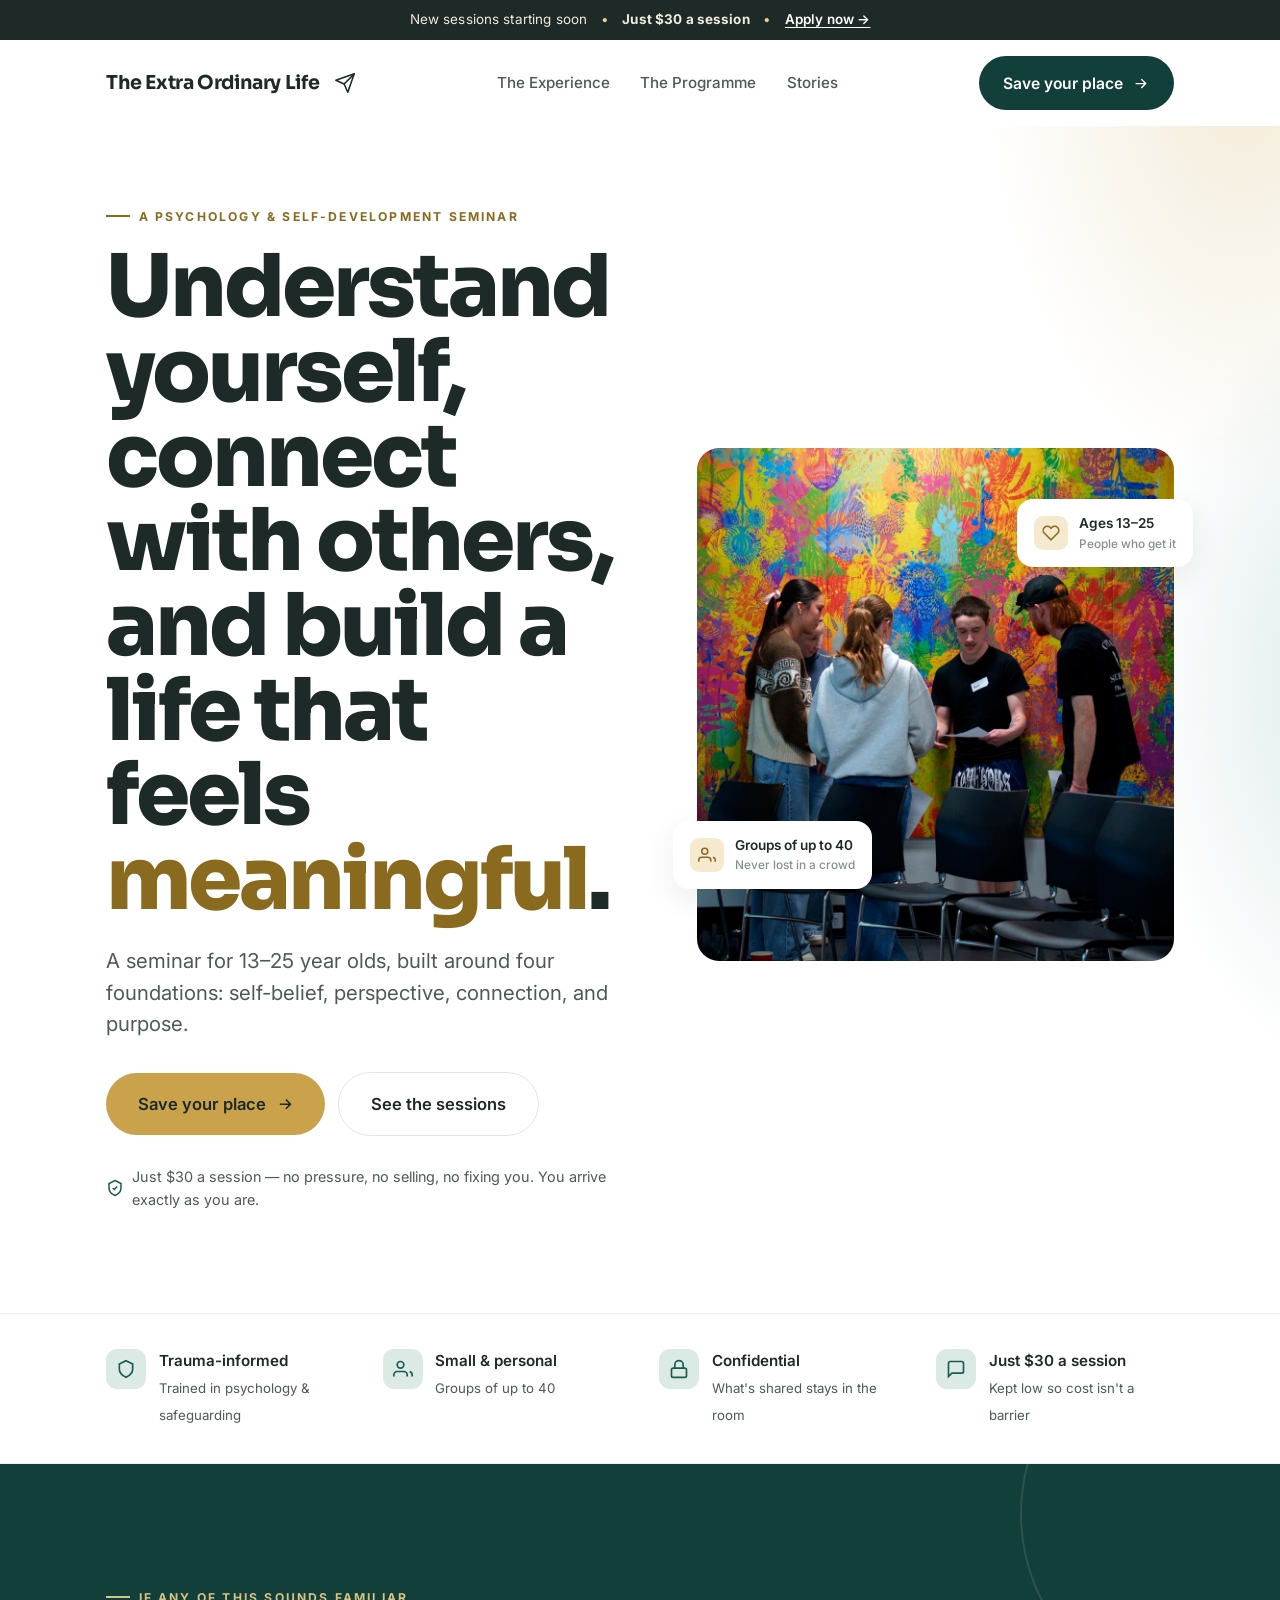
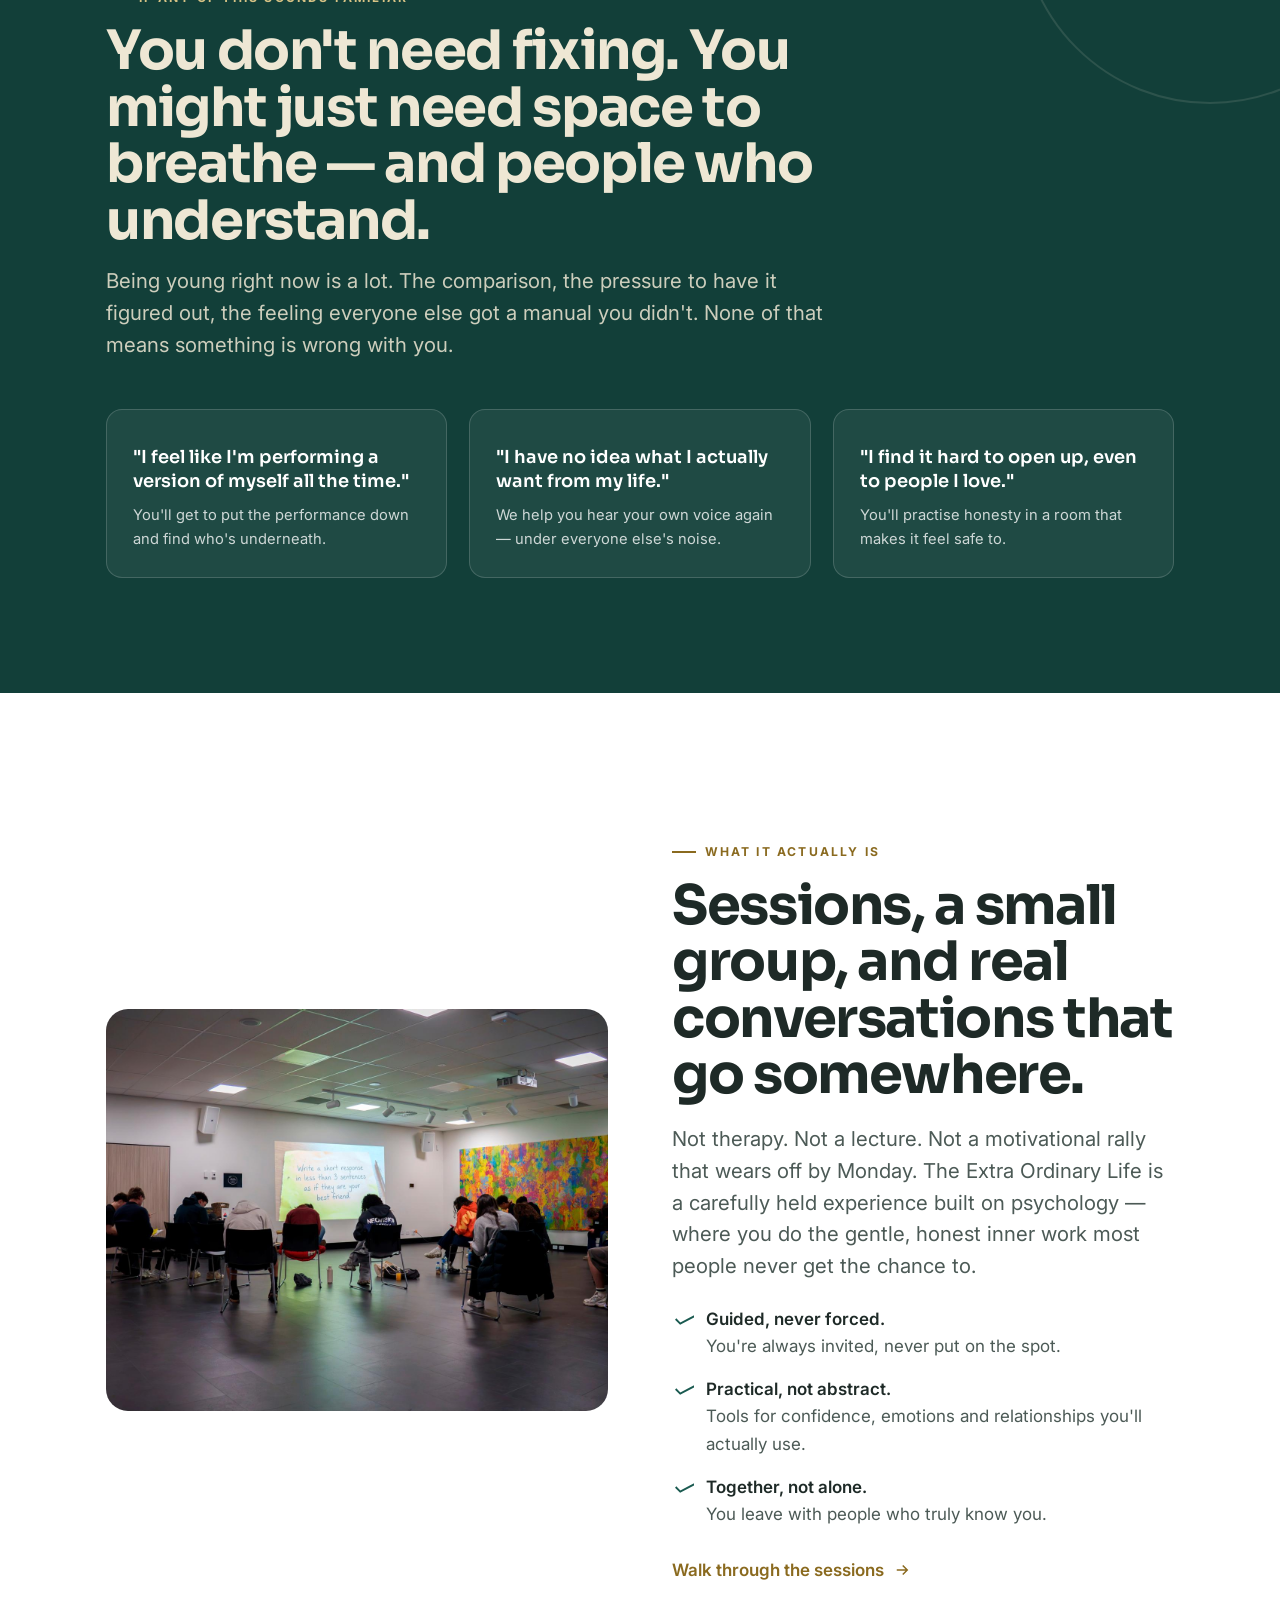
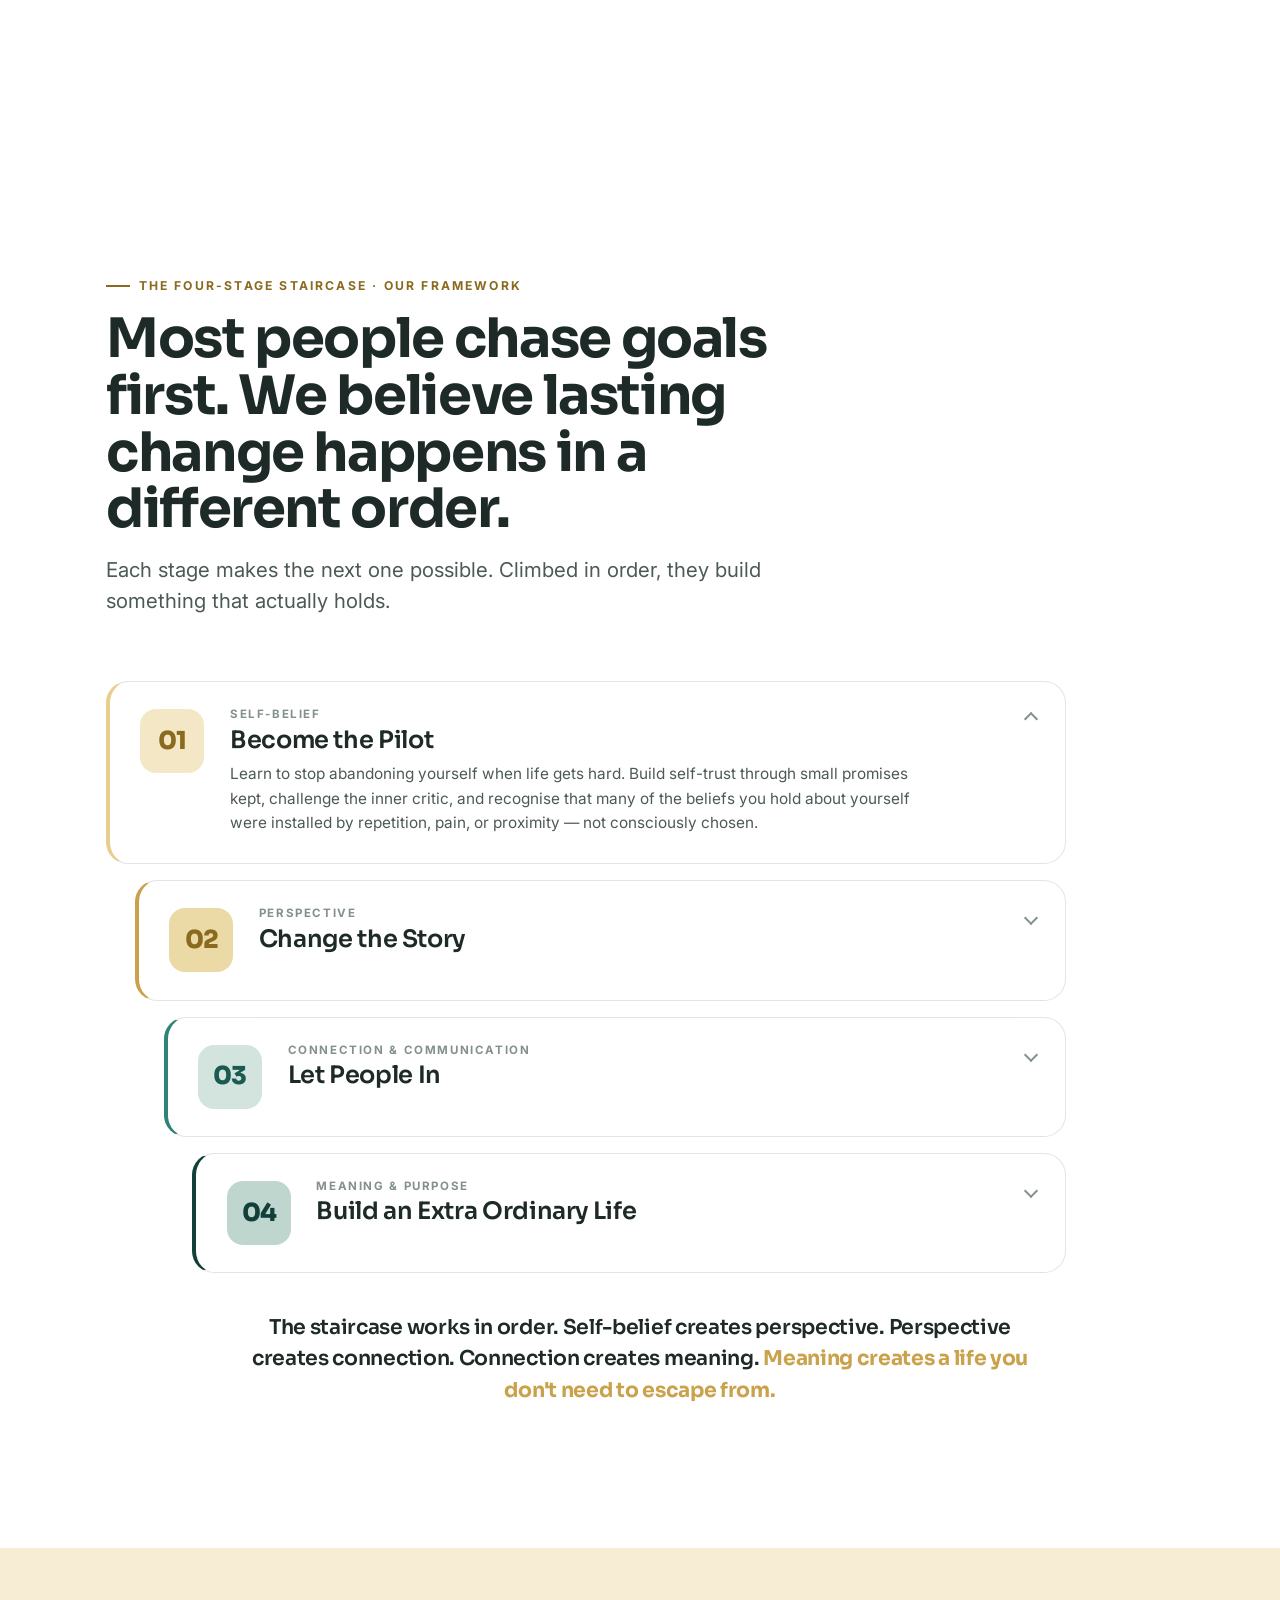
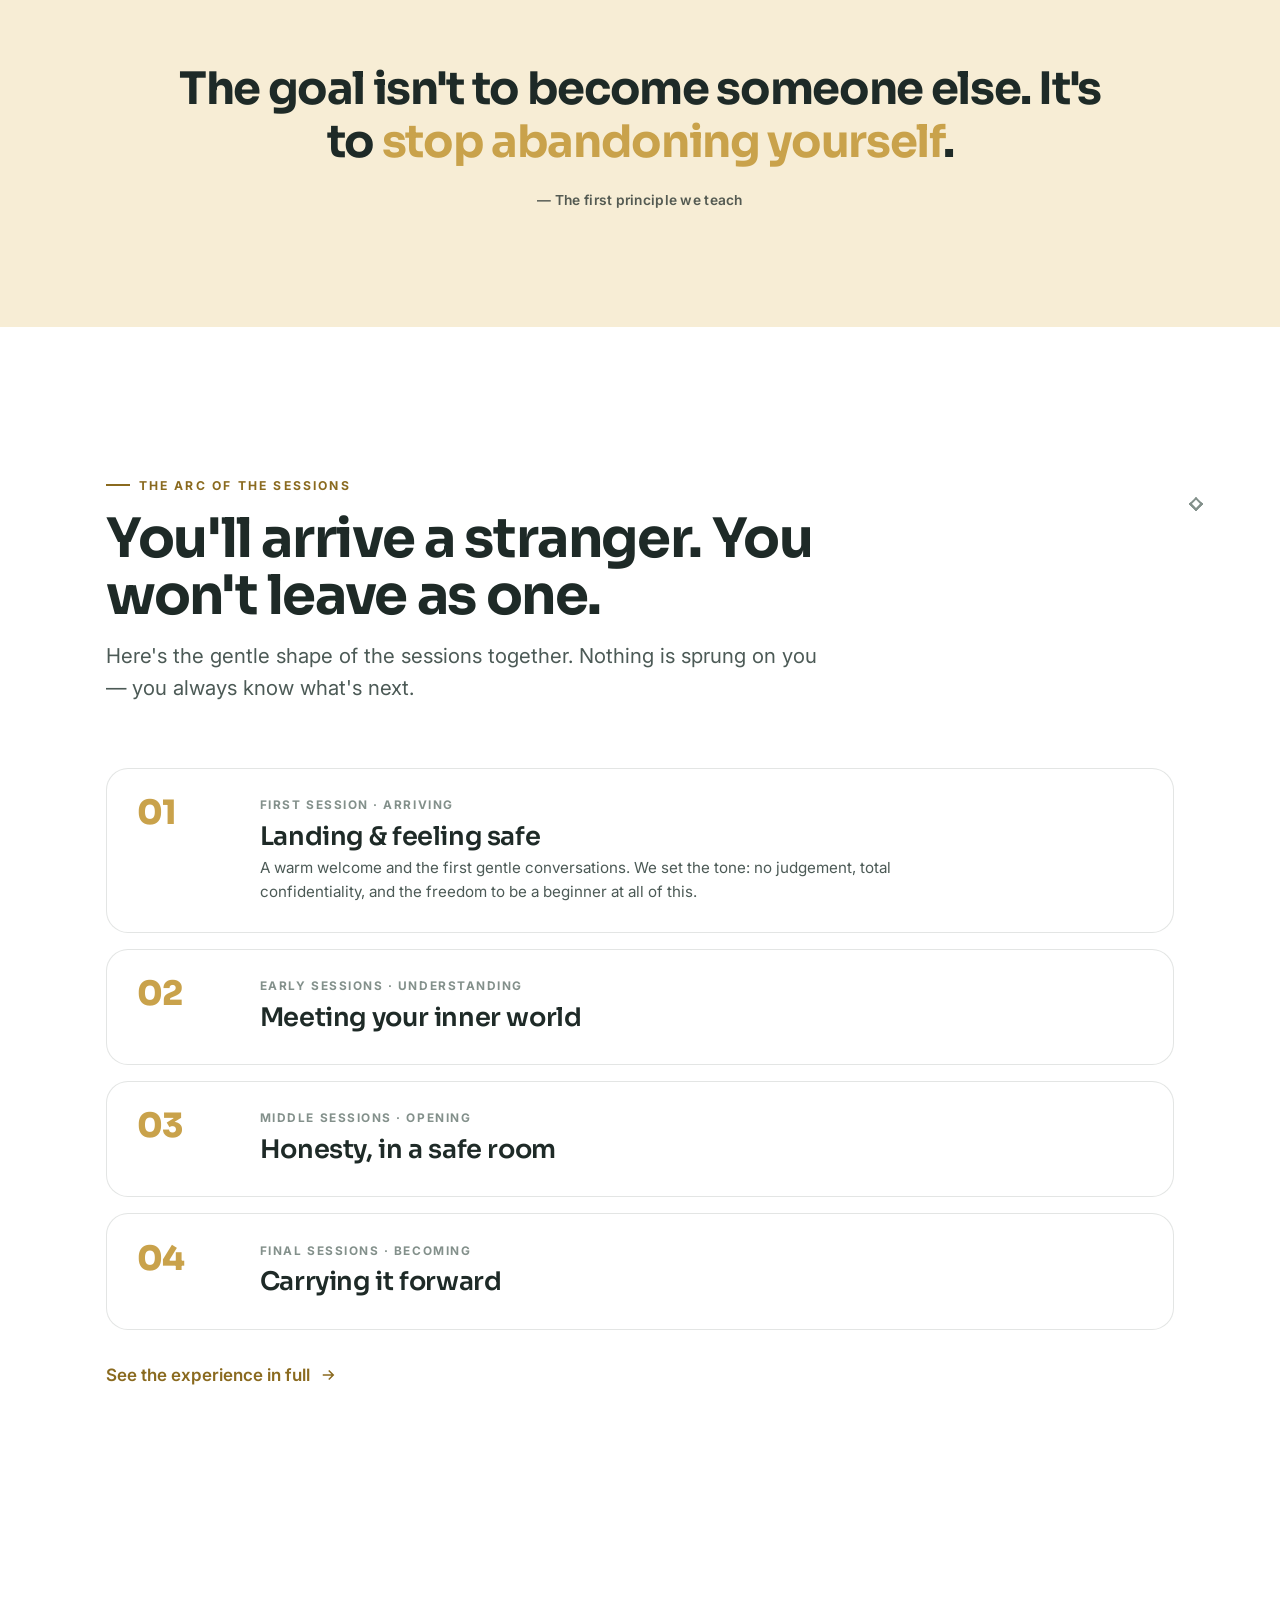
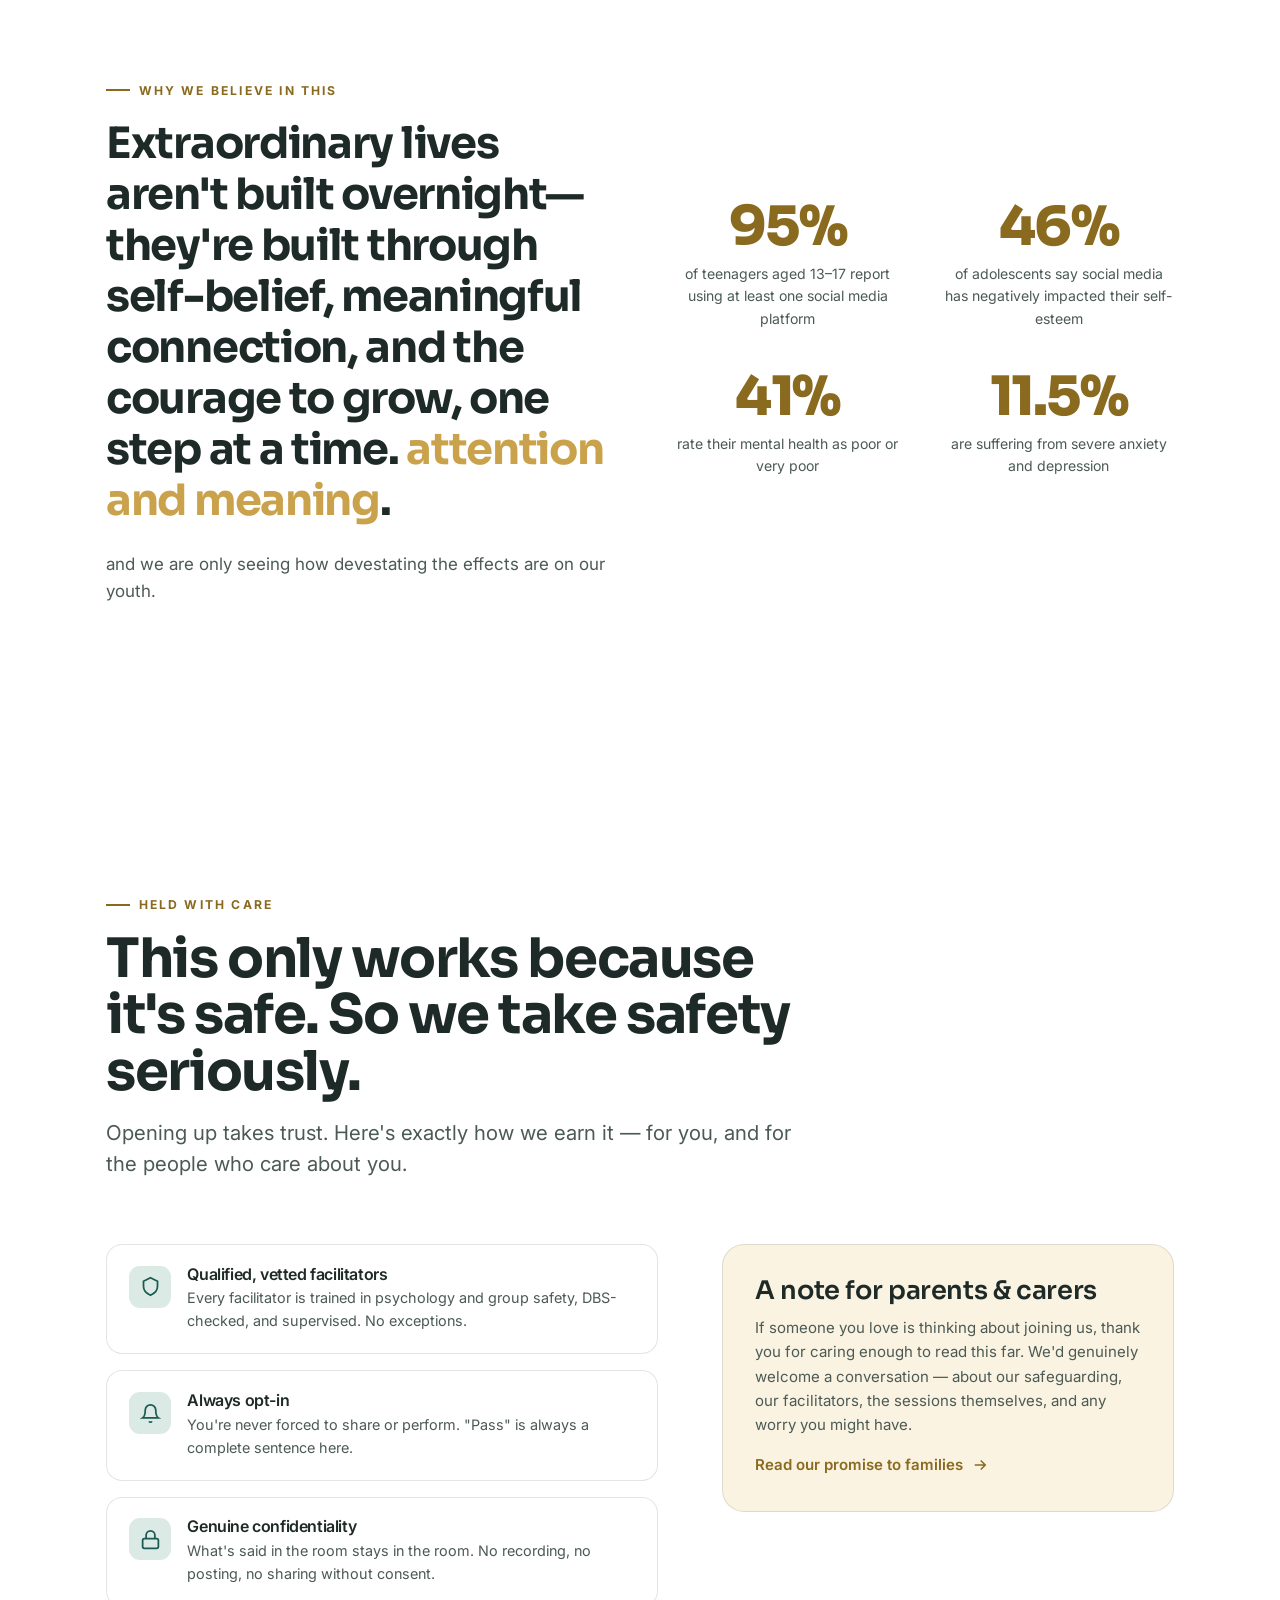
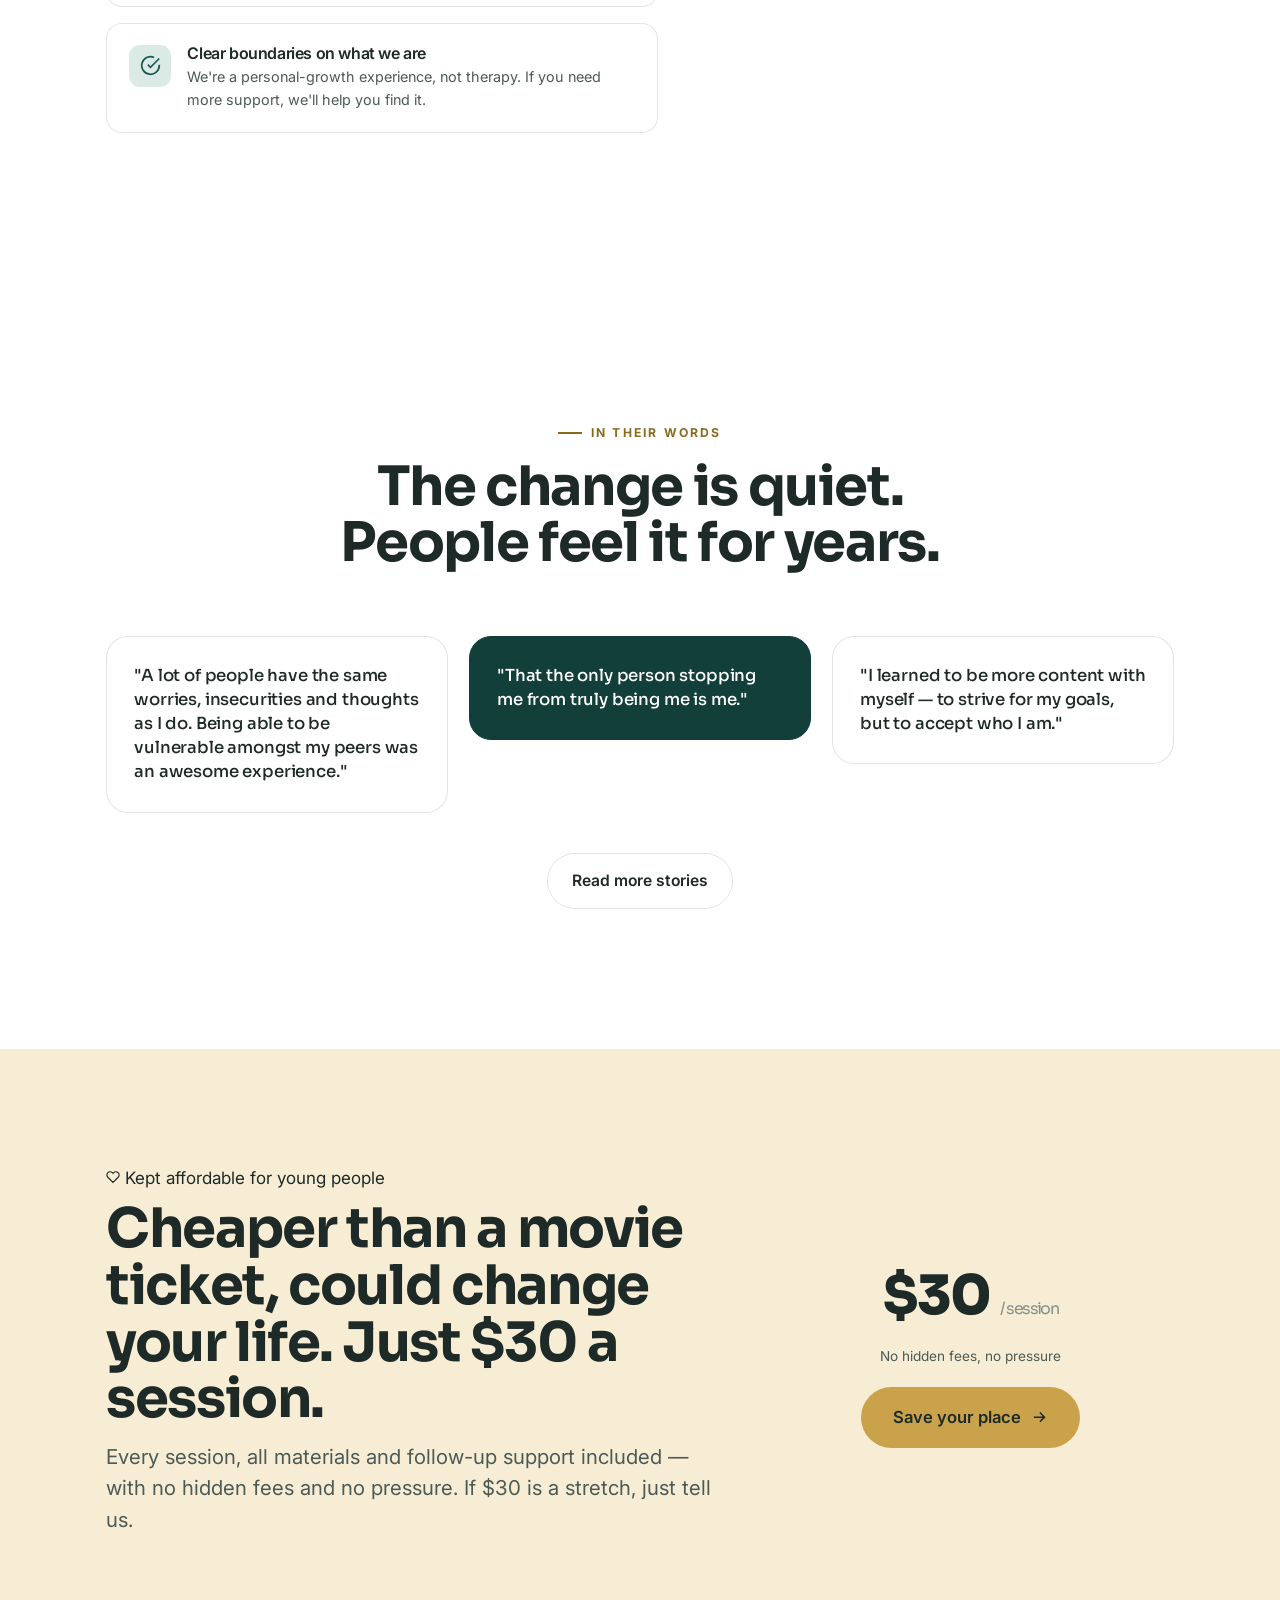
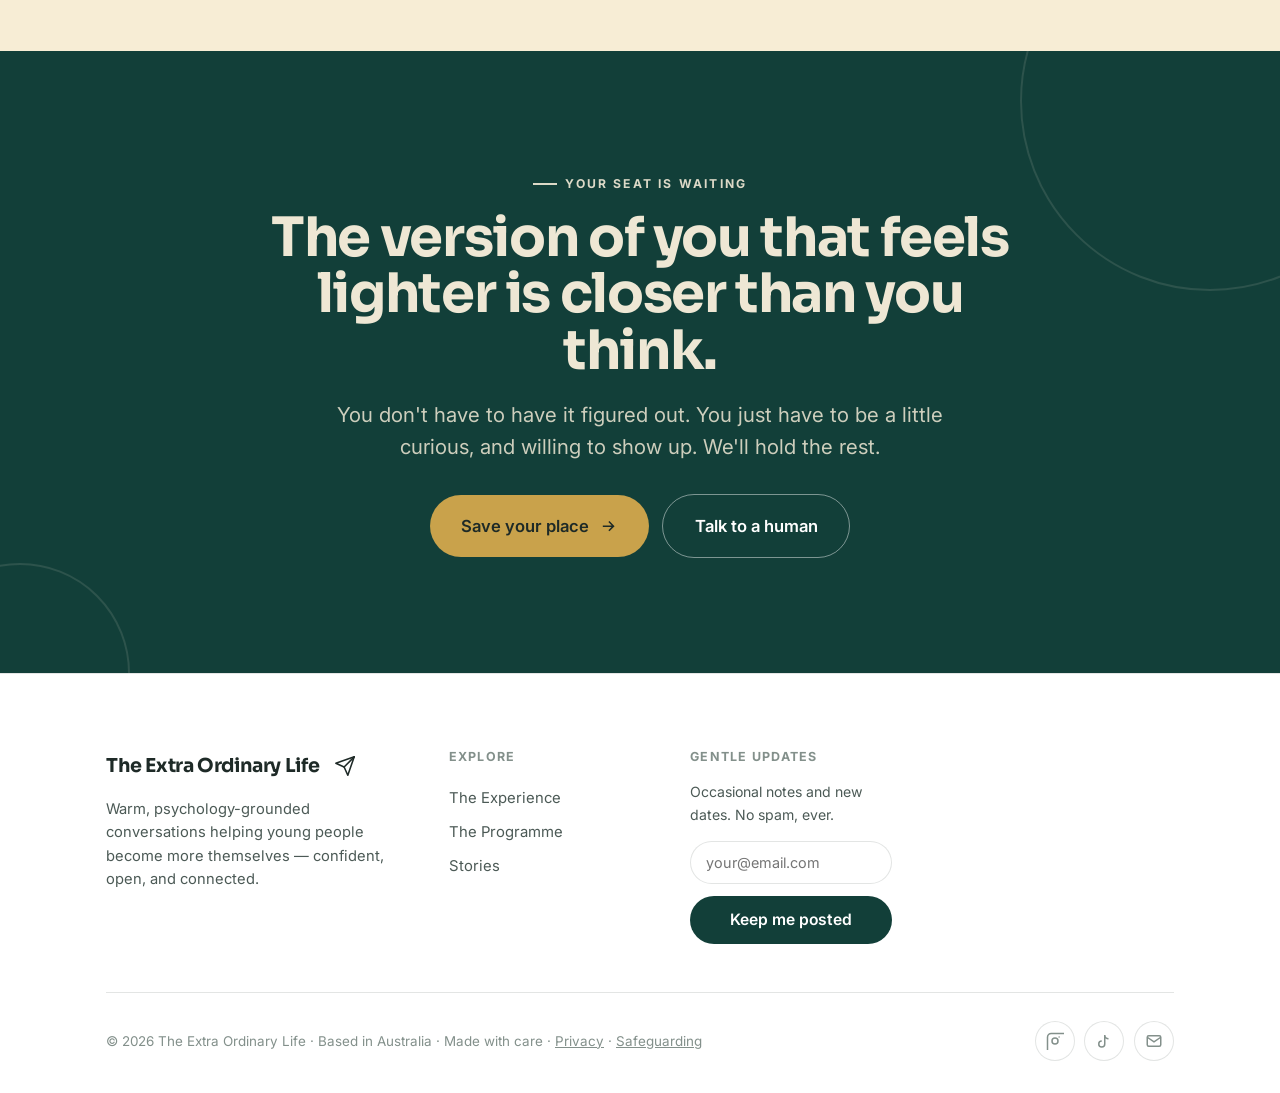
==== commit 03d97fb5: "changing the footer" ====
--- a/index.html
+++ b/index.html
@@ -4,7 +4,7 @@
   <meta charset="UTF-8" />
   <meta name="viewport" content="width=device-width, initial-scale=1.0" />
   <title>The Extra Ordinary Life — Understand yourself, connect with others, build meaning</title>
-  <meta name="description" content="A psychology-grounded seminar for 16–25 year olds ($30 a session) — build self-belief, perspective, connection and purpose across a series of warm, welcoming sessions." />
+  <meta name="description" content="A psychology-grounded seminar for 13–25 year olds ($30 a session) — build self-belief, perspective, connection and purpose across a series of warm, welcoming sessions." />
   <link rel="preconnect" href="https://fonts.googleapis.com" />
   <link rel="preconnect" href="https://fonts.gstatic.com" crossorigin />
   <link rel="stylesheet" href="assets/css/styles.css" />
@@ -52,7 +52,7 @@
       <div class="hero-copy reveal">
         <span class="eyebrow">A psychology &amp; self-development seminar</span>
         <h1 class="display">Understand yourself, connect with others, and build a life that feels <span class="accent">meaningful</span>.</h1>
-        <p class="lead" style="margin-top:1.3rem;max-width:46ch;">A seminar for 16–25 year olds, built around four foundations: self-belief, perspective, connection, and purpose.</p>
+        <p class="lead" style="margin-top:1.3rem;max-width:46ch;">A seminar for 13–25 year olds, built around four foundations: self-belief, perspective, connection, and purpose.</p>
         <div class="hero-actions">
           <a href="apply.html" class="btn btn-coral btn-lg">Save your place
             <svg viewBox="0 0 24 24" fill="none" stroke="currentColor" stroke-width="2"><path d="M5 12h14M13 6l6 6-6 6"/></svg>
@@ -74,7 +74,7 @@
         </div>
         <div class="hero-float two">
           <span class="ico"><svg viewBox="0 0 24 24" fill="none" stroke="currentColor" stroke-width="2"><path d="M20.8 4.6a5.5 5.5 0 00-7.8 0L12 5.7l-1-1.1a5.5 5.5 0 10-7.8 7.8L12 21.2l8.8-8.8a5.5 5.5 0 000-7.8z"/></svg></span>
-          <span>Ages 16–25<small>People who get it</small></span>
+          <span>Ages 13–25<small>People who get it</small></span>
         </div>
       </div>
     </div>
@@ -315,7 +315,6 @@
           <p>Warm, psychology-grounded conversations helping young people become more themselves — confident, open, and connected.</p>
         </div>
         <div class="footer-col"><h4>Explore</h4><a href="the-experience.html">The Experience</a><a href="the-programme.html">The Programme</a><a href="stories.html">Stories</a></div>
-        <div class="footer-col"><h4>Join</h4><a href="apply.html">Save your place</a><a href="apply.html#dates">Upcoming dates</a><a href="apply.html#contact">Talk to us</a><a href="the-programme.html#parents">For parents</a></div>
         <div class="footer-col footer-news"><h4>Gentle updates</h4><p class="muted" style="font-size:0.88rem;margin-bottom:0.9rem;">Occasional notes and new dates. No spam, ever.</p><form data-news><input type="email" placeholder="your@email.com" aria-label="Email" required /><button type="submit" class="btn btn-primary" style="width:100%;justify-content:center;">Keep me posted</button></form></div>
       </div>
       <div class="footer-bottom">
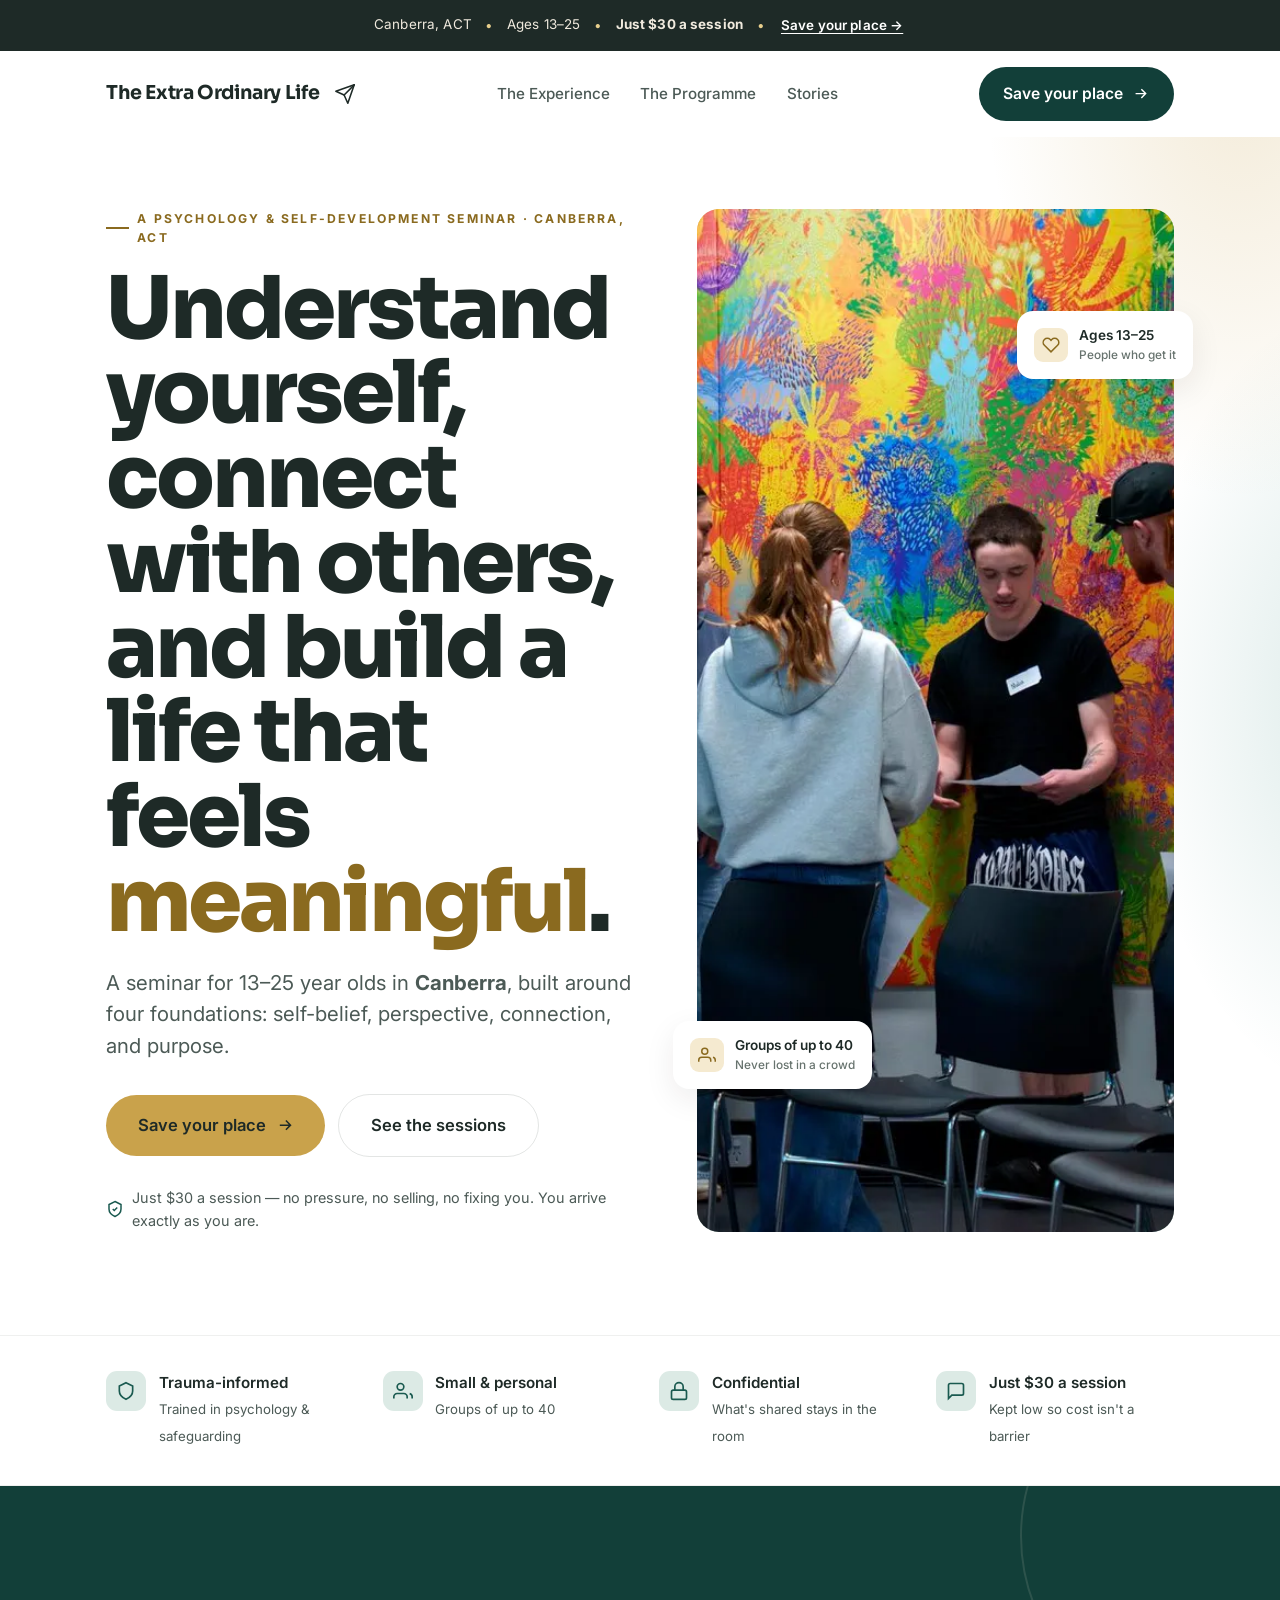
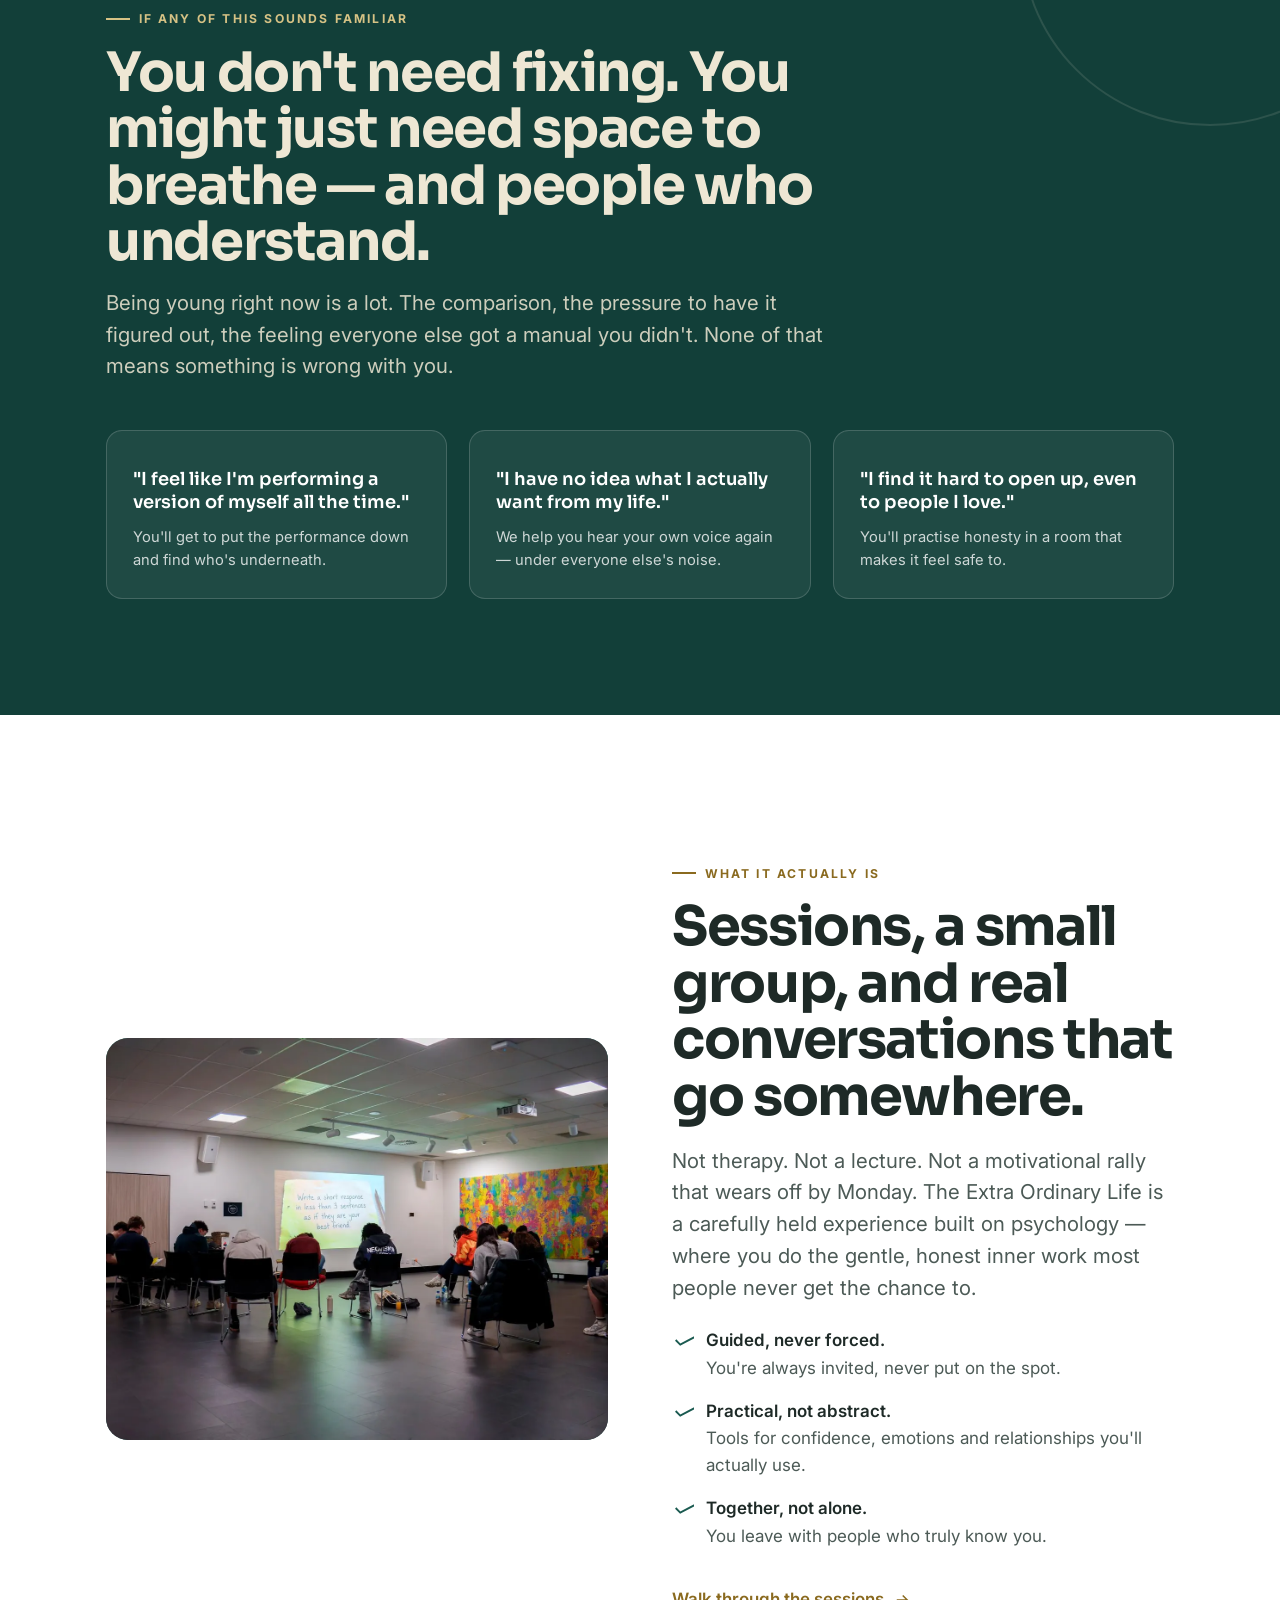
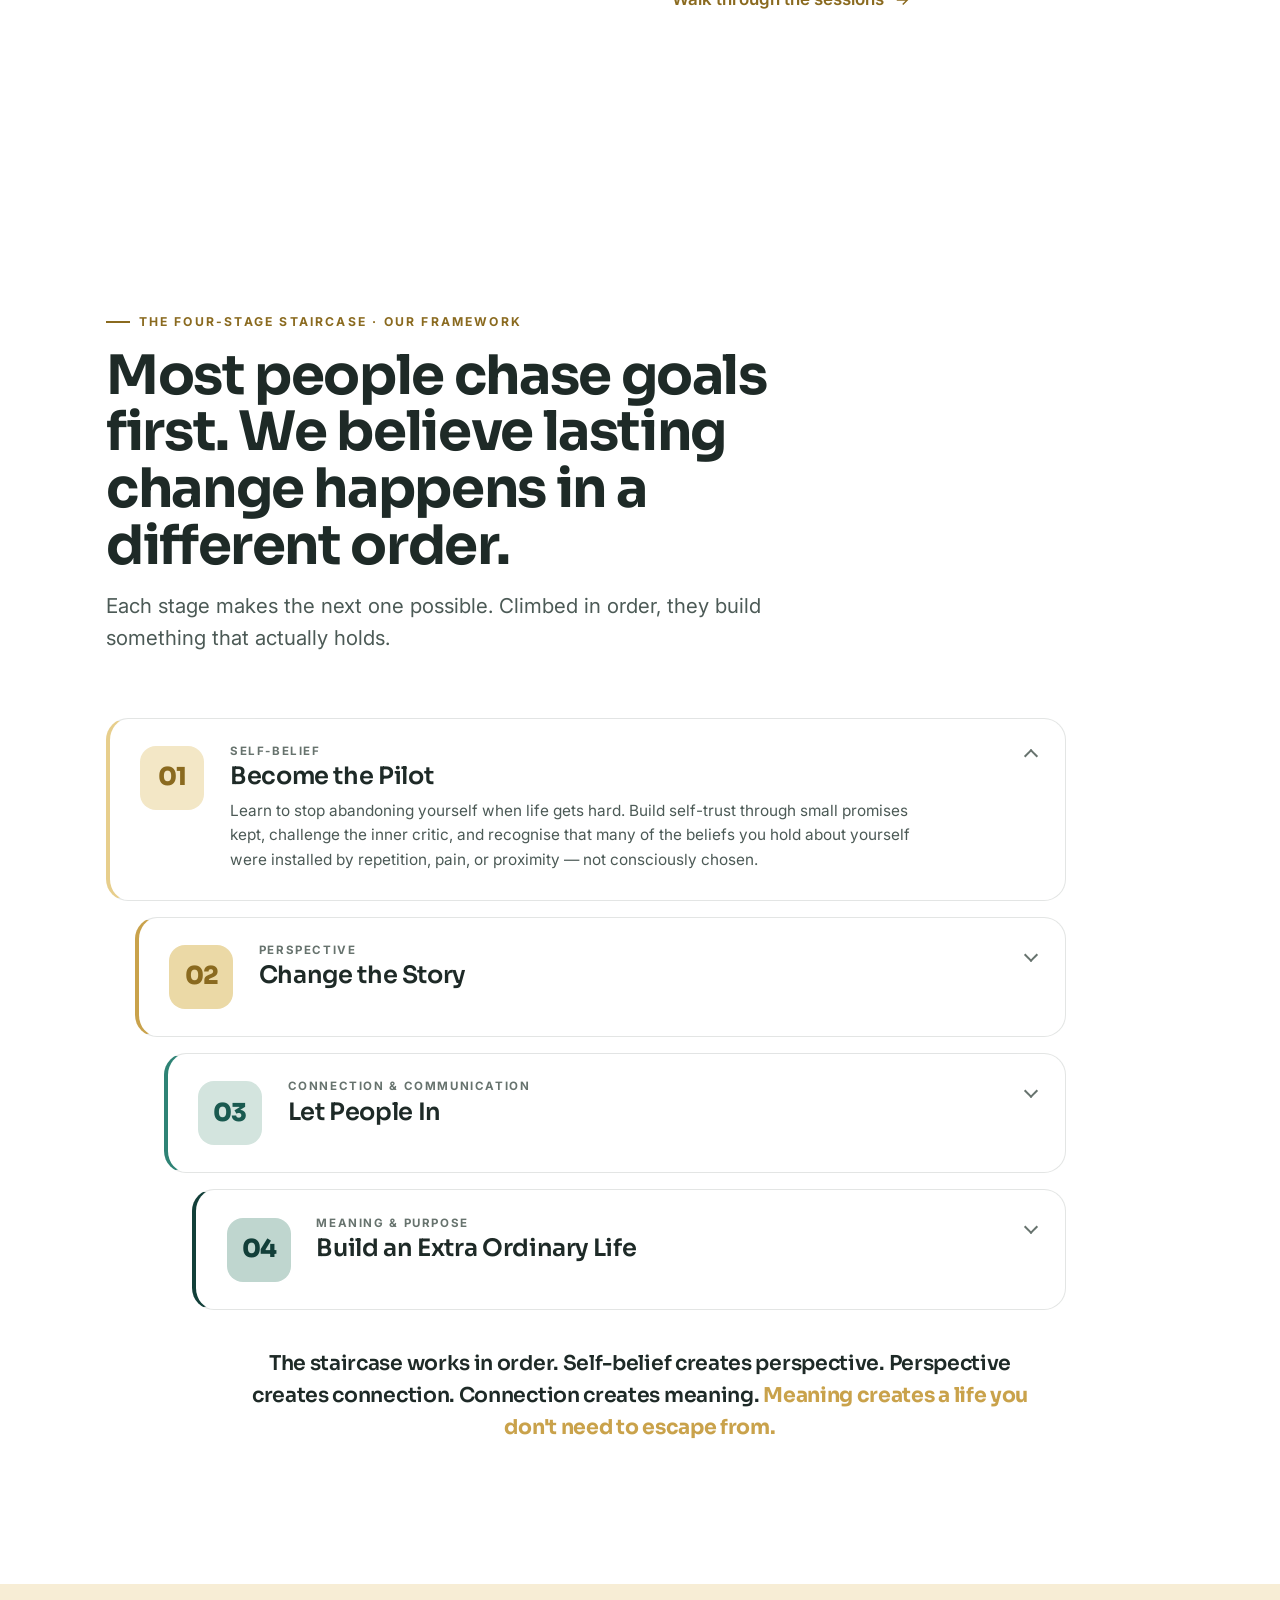
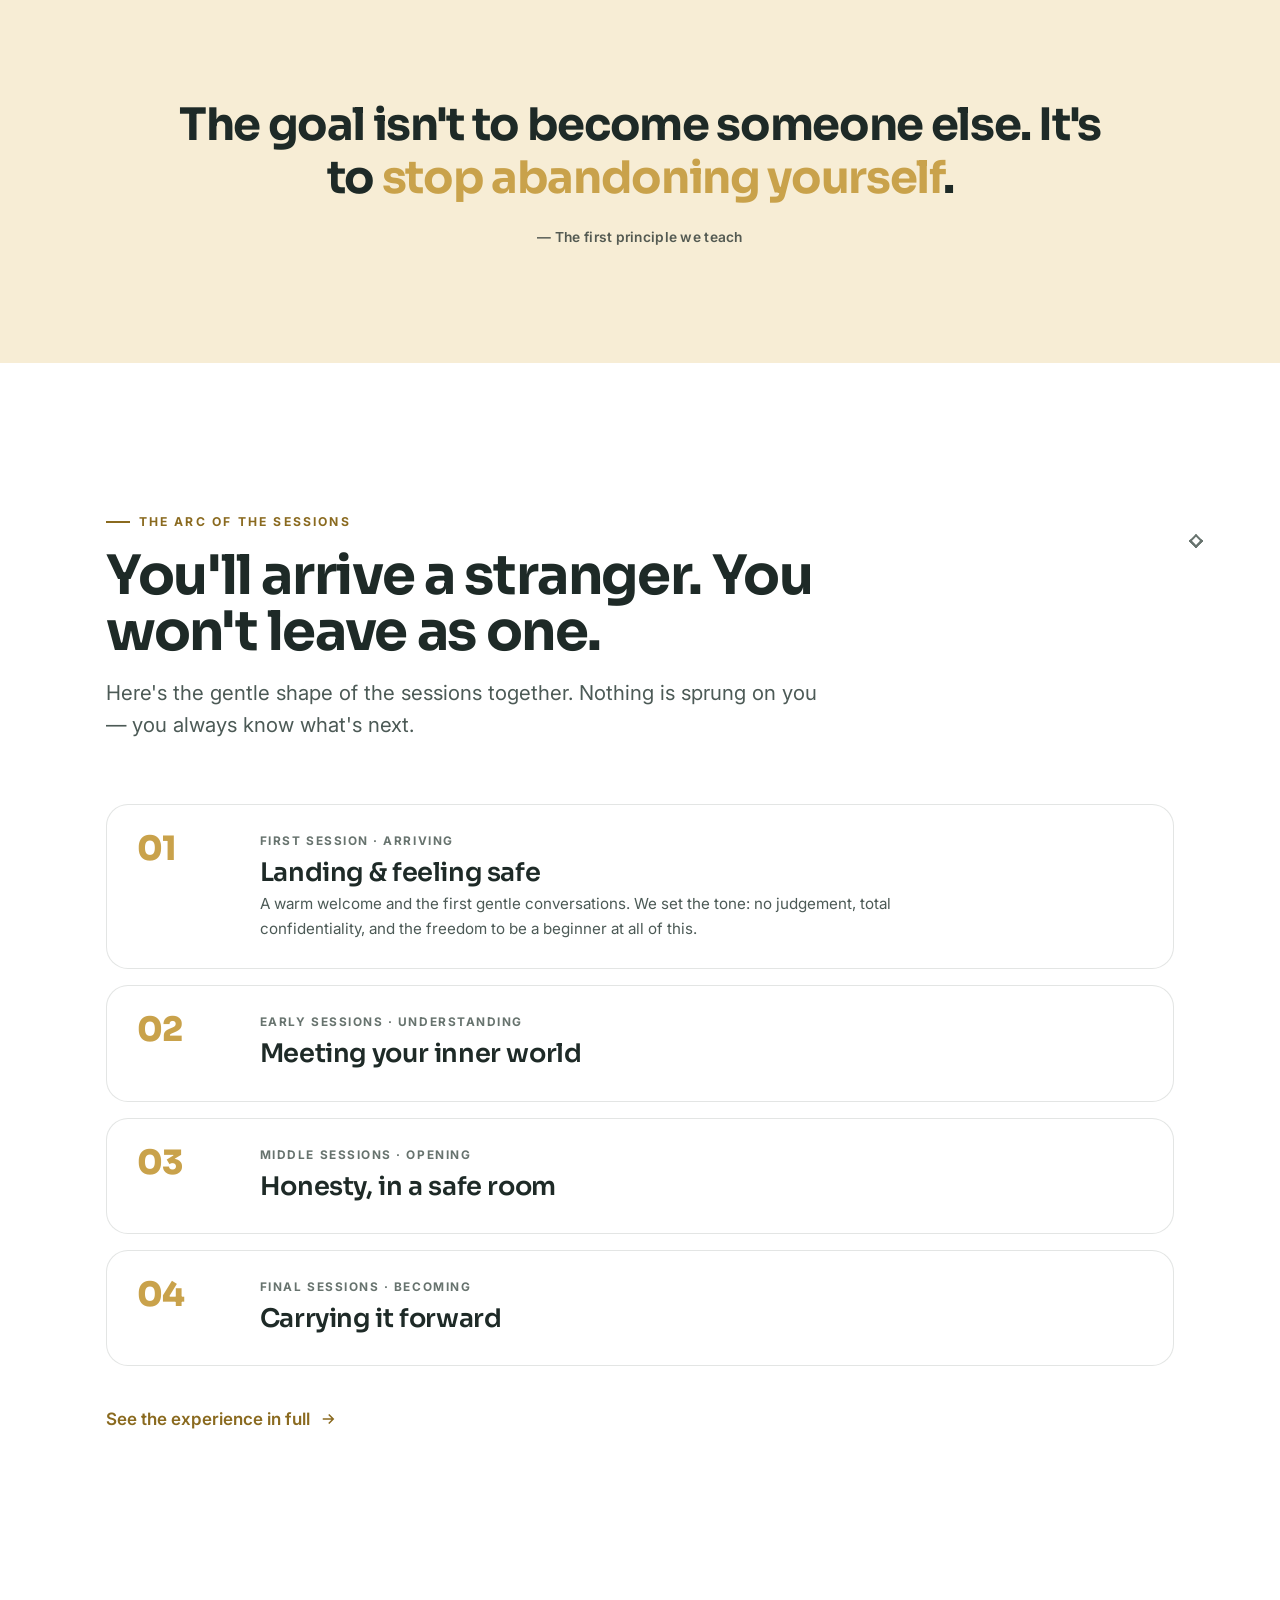
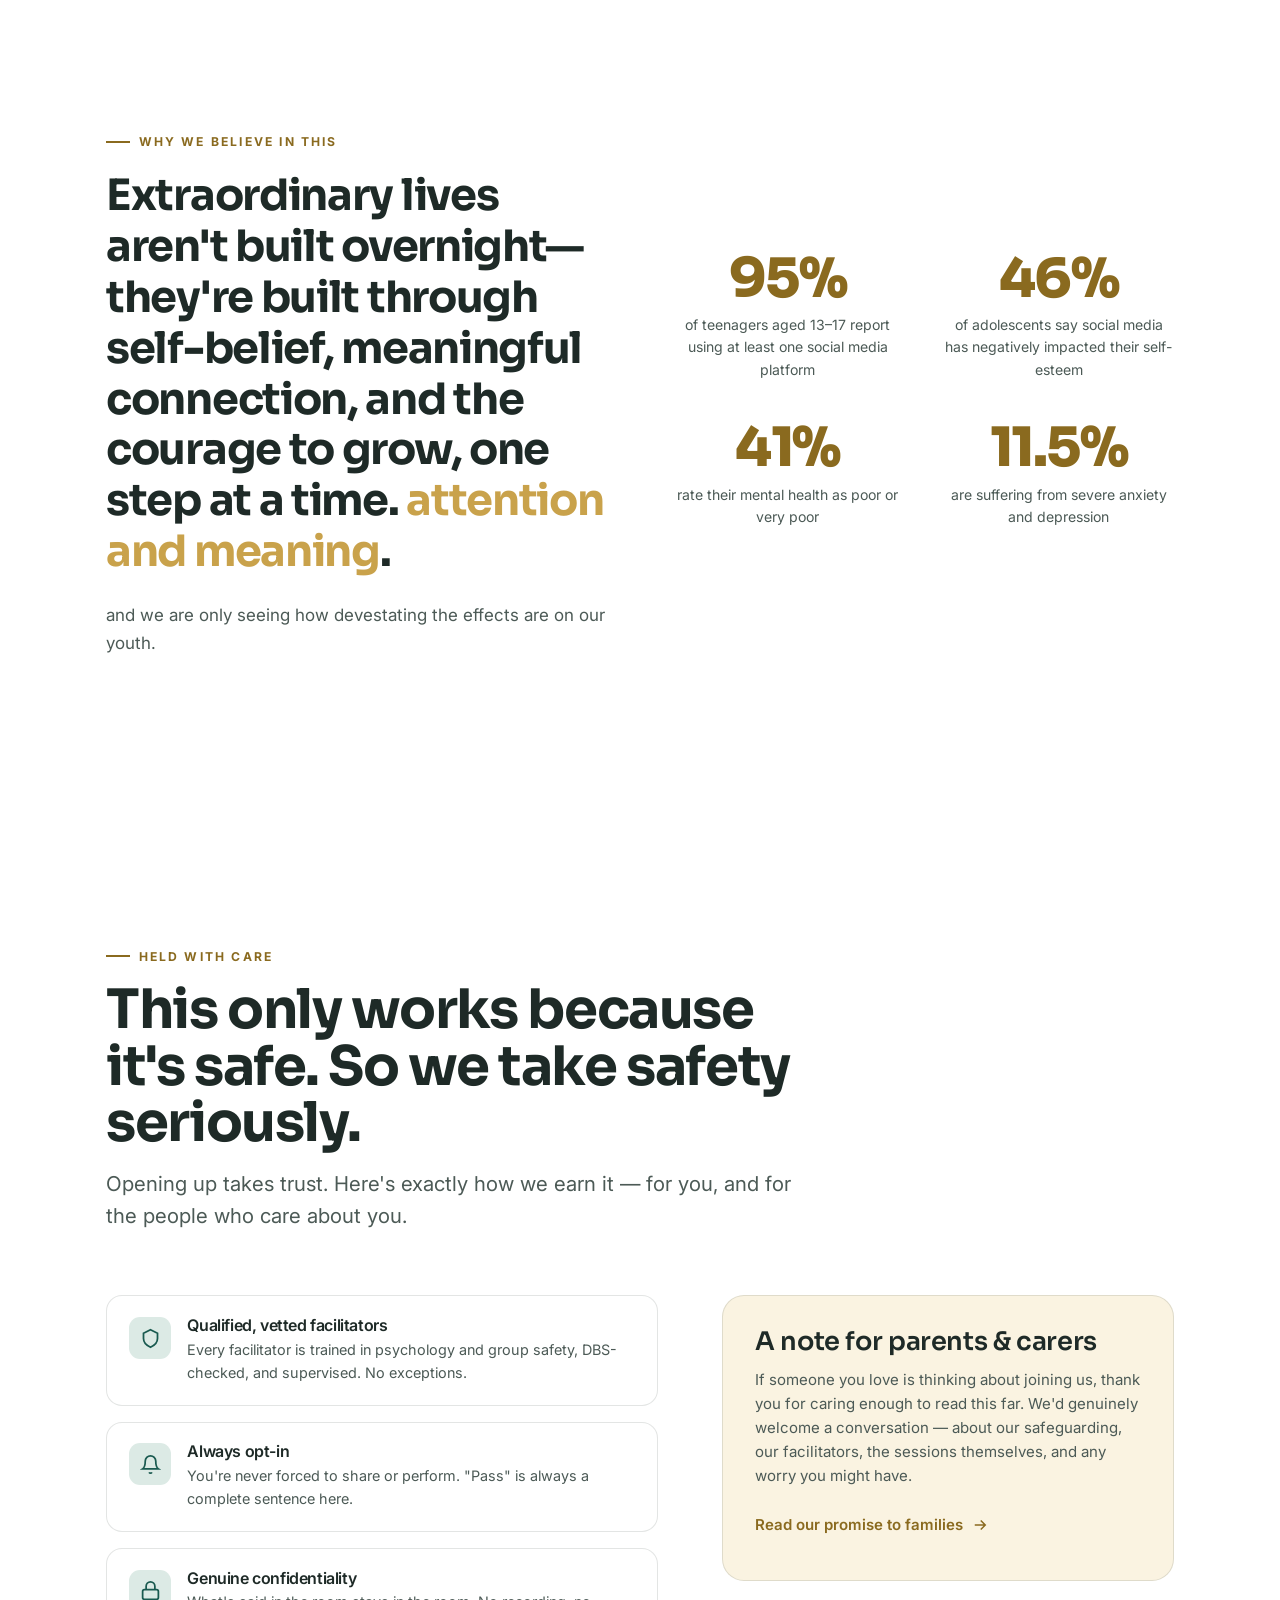
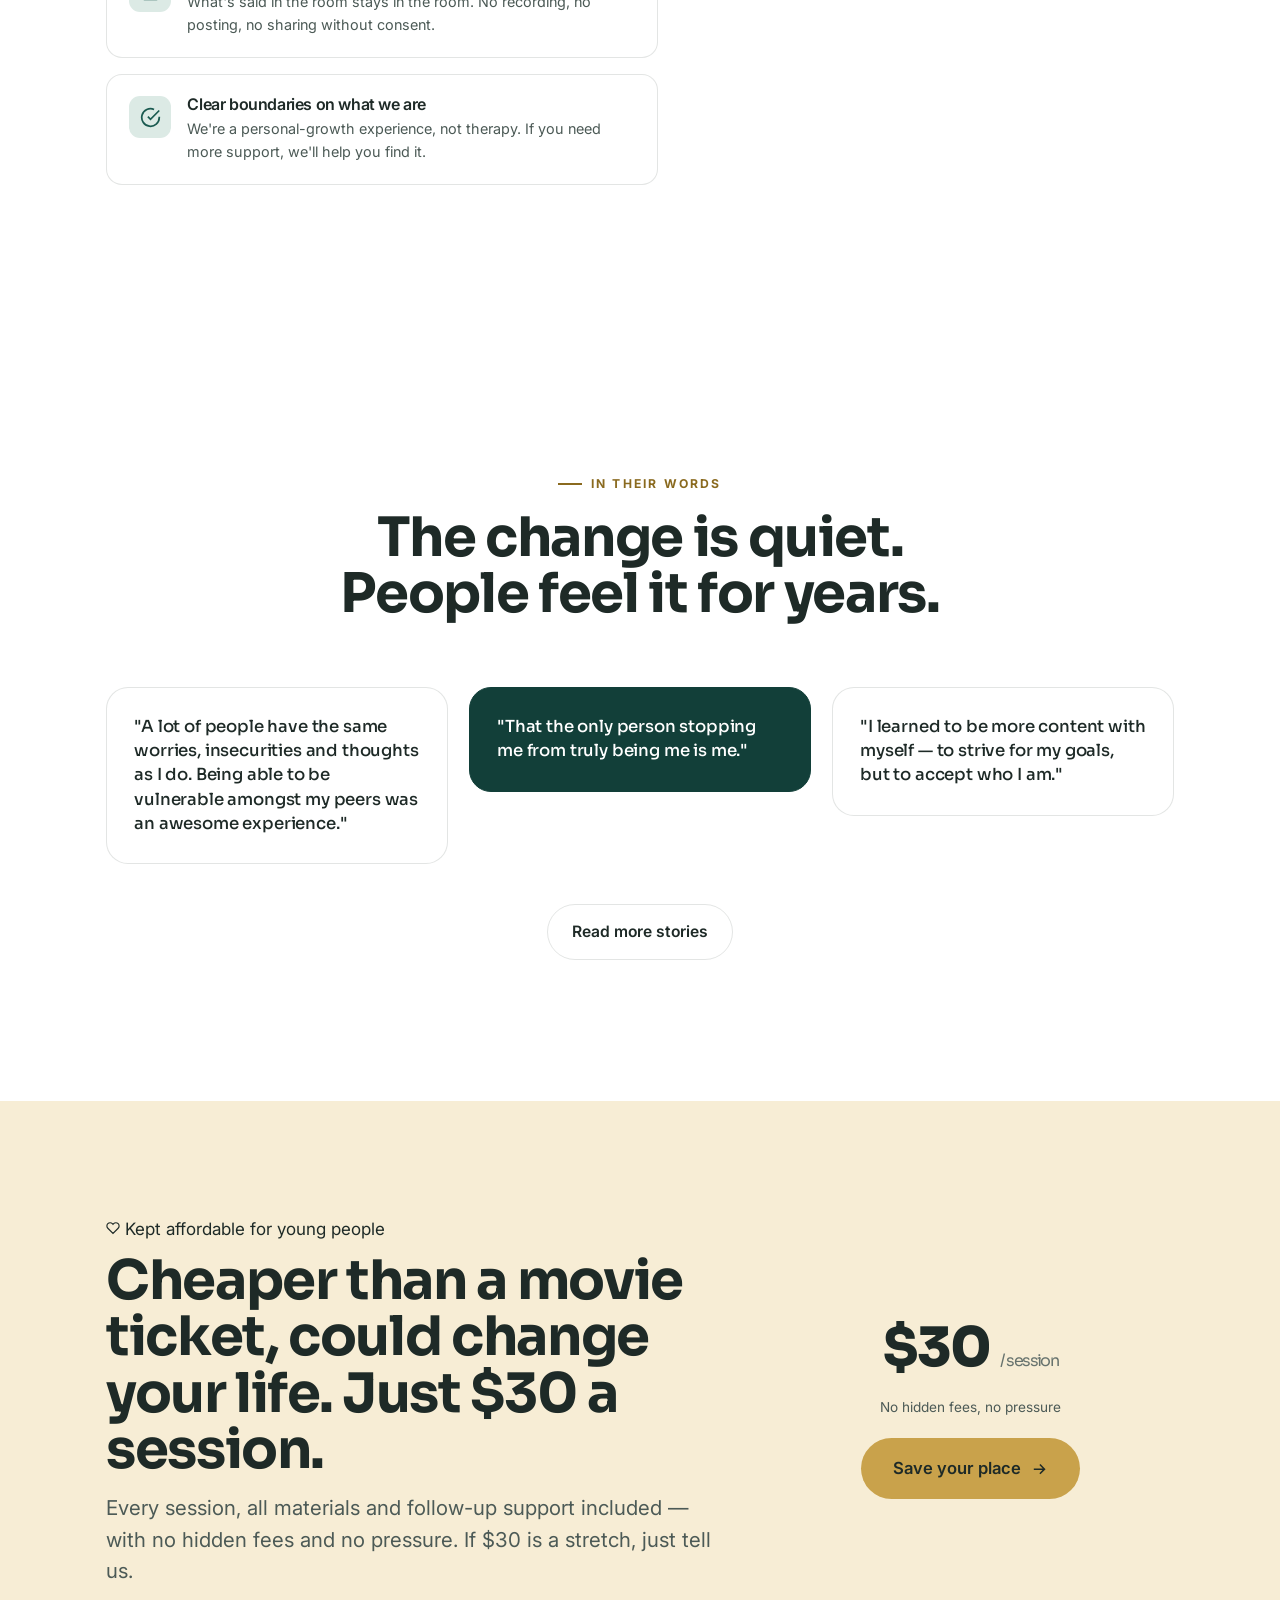
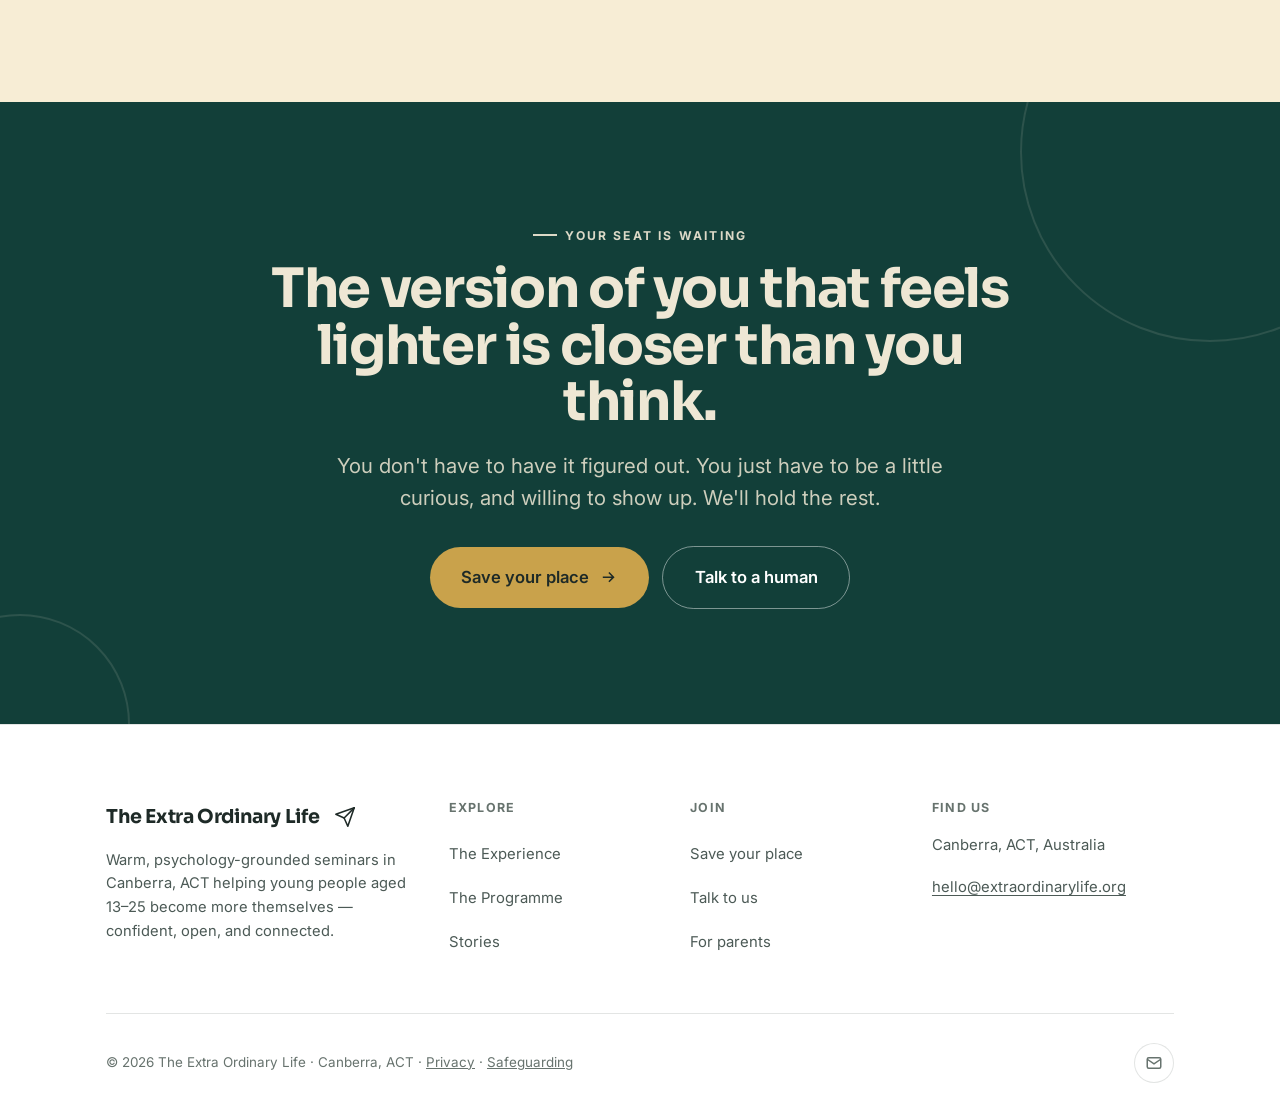
==== commit 9f027e2d: "Remove forms, add Canberra local SEO, a11y and performance fixes Forms: delete the application, cont" ====
--- a/index.html
+++ b/index.html
@@ -1,21 +1,159 @@
 <!DOCTYPE html>
-<html lang="en">
+<html lang="en-AU">
 <head>
   <meta charset="UTF-8" />
   <meta name="viewport" content="width=device-width, initial-scale=1.0" />
-  <title>The Extra Ordinary Life — Understand yourself, connect with others, build meaning</title>
-  <meta name="description" content="A psychology-grounded seminar for 13–25 year olds ($30 a session) — build self-belief, perspective, connection and purpose across a series of warm, welcoming sessions." />
+  <title>The Extra Ordinary Life — Youth Personal Development, Canberra</title>
+  <meta name="description" content="A psychology-grounded personal development seminar for 13–25 year olds in Canberra, ACT. Build self-belief, perspective, connection and purpose. Just $30 a session." />
+  <link rel="canonical" href="https://theextraordinary.life/" />
+  <meta name="robots" content="index, follow, max-image-preview:large" />
+  <meta name="theme-color" content="#1E2A27" />
+  <meta name="geo.region" content="AU-ACT" />
+  <meta name="geo.placename" content="Canberra" />
+
+  <!-- Open Graph -->
+  <meta property="og:type" content="website" />
+  <meta property="og:site_name" content="The Extra Ordinary Life" />
+  <meta property="og:locale" content="en_AU" />
+  <meta property="og:url" content="https://theextraordinary.life/" />
+  <meta property="og:title" content="The Extra Ordinary Life — Youth Personal Development, Canberra" />
+  <meta property="og:description" content="A psychology-grounded personal development seminar for 13–25 year olds in Canberra, ACT. Build self-belief, perspective, connection and purpose. Just $30 a session." />
+  <meta property="og:image" content="https://theextraordinary.life/assets/img/og-cover.jpg" />
+  <meta property="og:image:width" content="1200" />
+  <meta property="og:image:height" content="630" />
+  <meta property="og:image:alt" content="Young people in conversation at a The Extra Ordinary Life session in Canberra" />
+
+  <!-- Twitter -->
+  <meta name="twitter:card" content="summary_large_image" />
+  <meta name="twitter:title" content="The Extra Ordinary Life — Youth Personal Development, Canberra" />
+  <meta name="twitter:description" content="A psychology-grounded personal development seminar for 13–25 year olds in Canberra, ACT. Build self-belief, perspective, connection and purpose. Just $30 a session." />
+  <meta name="twitter:image" content="https://theextraordinary.life/assets/img/og-cover.jpg" />
   <link rel="preconnect" href="https://fonts.googleapis.com" />
   <link rel="preconnect" href="https://fonts.gstatic.com" crossorigin />
+  <link rel="stylesheet" href="https://fonts.googleapis.com/css2?family=Sora:wght@400;500;600;700;800&family=Inter:wght@400;500;600;700&display=swap" />
   <link rel="stylesheet" href="assets/css/styles.css" />
   <link rel="icon" href="data:image/svg+xml,%3Csvg xmlns='http://www.w3.org/2000/svg' viewBox='0 0 32 32'%3E%3Crect width='32' height='32' rx='7' fill='%23221E1B'/%3E%3Cpath d='M25 8 12 21l-1-5-6-2 20-6z' fill='none' stroke='%23fff' stroke-width='1.6' stroke-linejoin='round'/%3E%3C/svg%3E" />
+
+  <script type="application/ld+json">
+  {
+    "@context": "https://schema.org",
+    "@graph": [
+      {
+        "@type": "WebSite",
+        "@id": "https://theextraordinary.life/#website",
+        "url": "https://theextraordinary.life/",
+        "name": "The Extra Ordinary Life",
+        "inLanguage": "en-AU",
+        "publisher": {
+          "@id": "https://theextraordinary.life/#organization"
+        }
+      },
+      {
+        "@type": [
+          "LocalBusiness",
+          "EducationalOrganization"
+        ],
+        "@id": "https://theextraordinary.life/#organization",
+        "name": "The Extra Ordinary Life",
+        "url": "https://theextraordinary.life/",
+        "email": "hello@extraordinarylife.org",
+        "image": "https://theextraordinary.life/assets/img/og-cover.jpg",
+        "logo": "https://theextraordinary.life/assets/img/og-cover.jpg",
+        "description": "Psychology-grounded self-development seminars for 13–25 year olds in Canberra, ACT — building self-belief, perspective, connection and purpose.",
+        "priceRange": "$30",
+        "address": {
+          "@type": "PostalAddress",
+          "addressLocality": "Canberra",
+          "addressRegion": "ACT",
+          "addressCountry": "AU"
+        },
+        "areaServed": [
+          {
+            "@type": "City",
+            "name": "Canberra"
+          },
+          {
+            "@type": "AdministrativeArea",
+            "name": "Australian Capital Territory"
+          }
+        ],
+        "founder": {
+          "@type": "Person",
+          "name": "Prem"
+        },
+        "audience": {
+          "@type": "PeopleAudience",
+          "suggestedMinAge": 13,
+          "suggestedMaxAge": 25
+        },
+        "knowsAbout": [
+          "Youth self-development",
+          "Self-belief",
+          "Emotional regulation",
+          "Youth mental wellbeing",
+          "Personal development for teenagers"
+        ]
+      },
+      {
+        "@type": "Course",
+        "@id": "https://theextraordinary.life/#course",
+        "name": "The Extra Ordinary Life — Four-Stage Staircase Seminar",
+        "description": "A psychology-grounded seminar series for 13–25 year olds in Canberra, built around four foundations: self-belief, perspective, connection and purpose.",
+        "provider": {
+          "@id": "https://theextraordinary.life/#organization"
+        },
+        "inLanguage": "en-AU",
+        "educationalLevel": "Beginner",
+        "teaches": [
+          "Self-belief",
+          "Perspective taking",
+          "Connection and communication",
+          "Meaning and purpose"
+        ],
+        "offers": {
+          "@type": "Offer",
+          "price": "30",
+          "priceCurrency": "AUD",
+          "category": "Paid",
+          "availability": "https://schema.org/InStock",
+          "url": "https://theextraordinary.life/apply.html"
+        },
+        "hasCourseInstance": {
+          "@type": "CourseInstance",
+          "courseMode": "Onsite",
+          "courseWorkload": "PT3H",
+          "location": {
+            "@type": "Place",
+            "name": "Canberra, ACT",
+            "address": {
+              "@type": "PostalAddress",
+              "addressLocality": "Canberra",
+              "addressRegion": "ACT",
+              "addressCountry": "AU"
+            }
+          }
+        }
+      },
+      {
+        "@type": "BreadcrumbList",
+        "itemListElement": [
+          {
+            "@type": "ListItem",
+            "position": 1,
+            "name": "Home",
+            "item": "https://theextraordinary.life/"
+          }
+        ]
+      }
+    ]
+  }
+  </script>
 </head>
 <body>
+  <a class="skip-link" href="#main">Skip to main content</a>
 
   <!-- Announcement -->
-  <div class="announce">
-    New sessions starting soon <span class="dot">•</span> <strong>Just $30 a session</strong> <span class="dot">•</span> <a href="apply.html">Apply now &rarr;</a>
-  </div>
+  <div class="announce">Canberra, ACT <span class="dot">&bull;</span> Ages 13&ndash;25 <span class="dot">&bull;</span> <strong>Just $30 a session</strong> <span class="dot">&bull;</span> <a href="apply.html">Save your place &rarr;</a></div>
 
   <!-- Header -->
   <header class="site-header">
@@ -45,14 +183,16 @@
     <a href="apply.html" class="btn btn-coral">Save your place</a>
   </div>
 
+  <main id="main">
+
   <!-- Hero -->
   <section class="hero">
     <div class="hero-gradient" aria-hidden="true"></div>
     <div class="wrap">
       <div class="hero-copy reveal">
-        <span class="eyebrow">A psychology &amp; self-development seminar</span>
+        <span class="eyebrow">A psychology &amp; self-development seminar · Canberra, ACT</span>
         <h1 class="display">Understand yourself, connect with others, and build a life that feels <span class="accent">meaningful</span>.</h1>
-        <p class="lead" style="margin-top:1.3rem;max-width:46ch;">A seminar for 13–25 year olds, built around four foundations: self-belief, perspective, connection, and purpose.</p>
+        <p class="lead" style="margin-top:1.3rem;max-width:46ch;">A seminar for 13–25 year olds in <strong>Canberra</strong>, built around four foundations: self-belief, perspective, connection, and purpose.</p>
         <div class="hero-actions">
           <a href="apply.html" class="btn btn-coral btn-lg">Save your place
             <svg viewBox="0 0 24 24" fill="none" stroke="currentColor" stroke-width="2"><path d="M5 12h14M13 6l6 6-6 6"/></svg>
@@ -66,7 +206,7 @@
       </div>
       <div class="hero-visual reveal d2">
         <div class="hero-photo">
-          <img src="assets/img/group1.jpeg" alt="Young people talking together at a session" onerror="this.onerror=null;this.src='assets/img/hero.svg'" />
+          <picture><source srcset="assets/img/group1.webp" type="image/webp" /><img src="assets/img/group1.jpeg" alt="Young people talking together at a session" onerror="this.onerror=null;this.src='assets/img/hero.svg'" width="1400" height="933" decoding="async" /></picture>
         </div>
         <div class="hero-float one">
           <span class="ico"><svg viewBox="0 0 24 24" fill="none" stroke="currentColor" stroke-width="2"><path d="M17 21v-2a4 4 0 00-4-4H5a4 4 0 00-4 4v2"/><circle cx="9" cy="7" r="4"/><path d="M23 21v-2a4 4 0 00-3-3.87"/></svg></span>
@@ -125,7 +265,7 @@
   <section class="section-pad" id="what">
     <div class="wrap split">
       <div class="split-media reveal">
-        <img src="assets/img/group3.jpeg" alt="A session in progress — a facilitator and a group of young people" onerror="this.onerror=null;this.src='assets/img/circle.svg'" />
+        <picture><source srcset="assets/img/group3.webp" type="image/webp" /><img src="assets/img/group3.jpeg" alt="A session in progress — a facilitator and a group of young people" onerror="this.onerror=null;this.src='assets/img/circle.svg'" width="1400" height="933" decoding="async" /></picture>
       </div>
       <div class="reveal d1">
         <span class="eyebrow">What it actually is</span>
@@ -305,6 +445,8 @@
   </section>
 
   <!-- Footer -->
+  </main>
+
   <footer class="site-footer">
     <div class="wrap">
       <div class="footer-top">
@@ -312,18 +454,20 @@
           <a href="index.html" class="brand" aria-label="The Extra Ordinary Life home">
             The Extra Ordinary&nbsp;Life<svg class="plane" viewBox="0 0 24 24" fill="none" stroke="currentColor" stroke-width="1.7" stroke-linecap="round" stroke-linejoin="round" aria-hidden="true"><path d="M22 2 11 13"/><path d="M22 2l-7 20-4-9-9-4 20-7z"/></svg>
           </a>
-          <p>Warm, psychology-grounded conversations helping young people become more themselves — confident, open, and connected.</p>
+          <p>Warm, psychology-grounded seminars in Canberra, ACT helping young people aged 13–25 become more themselves — confident, open, and connected.</p>
         </div>
         <div class="footer-col"><h4>Explore</h4><a href="the-experience.html">The Experience</a><a href="the-programme.html">The Programme</a><a href="stories.html">Stories</a></div>
-        <div class="footer-col footer-news"><h4>Gentle updates</h4><p class="muted" style="font-size:0.88rem;margin-bottom:0.9rem;">Occasional notes and new dates. No spam, ever.</p><form data-news><input type="email" placeholder="your@email.com" aria-label="Email" required /><button type="submit" class="btn btn-primary" style="width:100%;justify-content:center;">Keep me posted</button></form></div>
+        <div class="footer-col"><h4>Join</h4><a href="apply.html">Save your place</a><a href="apply.html#contact">Talk to us</a><a href="the-programme.html#parents">For parents</a></div>
+        <div class="footer-col footer-contact"><h4>Find us</h4>
+          <address>
+            <span class="locality">Canberra, ACT, Australia</span>
+            <a href="mailto:hello@extraordinarylife.org">hello@extraordinarylife.org</a>
+          </address>
+        </div>
       </div>
       <div class="footer-bottom">
-        <span>© <span data-year>2026</span> The Extra Ordinary Life · Based in Australia · Made with care · <a href="#" style="text-decoration:underline;">Privacy</a> · <a href="#" style="text-decoration:underline;">Safeguarding</a></span>
-        <div class="socials">
-         <a href="https://www.instagram.com/theextraordinary.life/" aria-label="Instagram"><svg viewBox="0 0 24 24" fill="none" stroke="currentColor" stroke-width="2"><rect x="2" y="2" width="30" height="30" rx="5"/><circle cx="12" cy="12" r="4"/><circle cx="17.5" cy="6.5" r="1" fill="currentColor" stroke="none"/></svg></a>
-          <a href="#" aria-label="TikTok"><svg viewBox="0 0 24 24" fill="none" stroke="currentColor" stroke-width="2"><path d="M9 12a4 4 0 104 4V4a5 5 0 005 5"/></svg></a>
-          <a href="#" aria-label="Email"><svg viewBox="0 0 24 24" fill="none" stroke="currentColor" stroke-width="2"><rect x="3" y="5" width="18" height="14" rx="2"/><path d="M3 7l9 6 9-6"/></svg></a>
-        </div>
+        <span>© <span data-year>2026</span> The Extra Ordinary Life · Canberra, ACT · <a href="privacy.html" style="text-decoration:underline;">Privacy</a> · <a href="safeguarding.html" style="text-decoration:underline;">Safeguarding</a></span>
+        <div class="socials"><a href="mailto:hello@extraordinarylife.org" aria-label="Email The Extra Ordinary Life"><svg viewBox="0 0 24 24" fill="none" stroke="currentColor" stroke-width="2"><rect x="3" y="5" width="18" height="14" rx="2"/><path d="M3 7l9 6 9-6"/></svg></a></div>
       </div>
     </div>
   </footer>
--- a/assets/css/styles.css
+++ b/assets/css/styles.css
@@ -8,8 +8,8 @@
 /* ---------- Fonts ----------
    Display: Sora (bold geometric sans — confident, youthful, minimal)
    Body/UI: Inter (clean, highly legible)
-   Swap these two families for the brand's exact fonts if available. */
-@import url('https://fonts.googleapis.com/css2?family=Sora:wght@400;500;600;700;800&family=Inter:wght@400;500;600;700&display=swap');
+   Loaded via <link> in each page's <head> — an @import here would serialise
+   the request behind this stylesheet and block first paint. */
 
 /* ---------- Tokens ---------- */
 :root {
@@ -22,7 +22,7 @@
   /* Ink — deep teal-charcoal */
   --ink:          #1E2A27;
   --ink-soft:     #4C5A56;
-  --ink-faint:    #83908B;
+  --ink-faint:    #67736E;   /* 4.9:1 on white — AA for normal text */
 
   /* Gold — primary accent (legacy token names kept) */
   --coral:        #C9A24B;   /* gold */
@@ -91,6 +91,22 @@
 
 /* Accessibility: clear, consistent focus ring (ui-ux-pro-max P1) */
 :focus-visible { outline: 3px solid var(--coral); outline-offset: 3px; border-radius: 4px; }
+
+/* Skip link — first tab stop on every page */
+.skip-link {
+  position: absolute; left: 0; top: 0; z-index: 200;
+  transform: translateY(-120%);
+  background: var(--ink); color: #fff;
+  padding: 0.9rem 1.4rem; font-weight: 600; font-size: 0.95rem;
+  border-radius: 0 0 var(--r-sm) 0;
+}
+.skip-link:focus { transform: translateY(0); }
+
+/* Visually hidden but available to assistive tech */
+.sr-only {
+  position: absolute; width: 1px; height: 1px; padding: 0; margin: -1px;
+  overflow: hidden; clip: rect(0 0 0 0); white-space: nowrap; border: 0;
+}
 
 /* ---------- Typography ----------
    Bold geometric headings, tight tracking — the UN Youth voice. */
@@ -154,7 +170,7 @@
 .btn-outline-light:hover { border-color: #fff; transform: translateY(-2px); }
 .btn-lg { padding: 1.05em 1.9em; font-size: 1.04rem; min-height: 56px; }
 
-.link-arrow { display: inline-flex; align-items: center; gap: 0.5em; font-weight: 600; color: var(--coral-deep); border-bottom: 2px solid transparent; transition: gap 0.25s var(--ease), border-color 0.25s; }
+.link-arrow { display: inline-flex; align-items: center; min-height: 44px; gap: 0.5em; font-weight: 600; color: var(--coral-deep); border-bottom: 2px solid transparent; transition: gap 0.25s var(--ease), border-color 0.25s; }
 .link-arrow:hover { gap: 0.85em; border-color: var(--coral); }
 
 /* ---------- Announcement ---------- */
@@ -163,7 +179,7 @@
   font-size: 0.84rem; text-align: center; letter-spacing: 0.01em;
   padding: 0.7em var(--gutter); position: relative; z-index: 60;
 }
-.announce a { color: #fff; text-decoration: underline; text-underline-offset: 3px; font-weight: 600; }
+.announce a { color: #fff; text-decoration: underline; text-underline-offset: 3px; font-weight: 600; display: inline-flex; align-items: center; min-height: 32px; padding-inline: 0.2em; }
 .announce .dot { color: var(--peach); margin-inline: 0.7em; }
 
 /* ---------- Header ---------- */
@@ -173,7 +189,7 @@
 .brand { display: inline-flex; align-items: center; gap: 0.55em; font-family: var(--display); font-size: 1.2rem; font-weight: 700; letter-spacing: -0.02em; }
 .brand .mark { width: 30px; height: 30px; flex: none; }
 .nav-links { display: flex; align-items: center; gap: 1.9rem; }
-.nav-links a { font-size: 0.95rem; font-weight: 500; color: var(--ink-soft); transition: color 0.2s; position: relative; }
+.nav-links a { font-size: 0.95rem; font-weight: 500; color: var(--ink-soft); transition: color 0.2s; position: relative; display: inline-flex; align-items: center; min-height: 44px; }
 .nav-links a:hover { color: var(--ink); }
 .nav-links a::after { content:""; position:absolute; left:0; bottom:-5px; height:2px; width:0; background:var(--coral); transition: width 0.25s var(--ease); }
 .nav-links a:hover::after { width: 100%; }
@@ -192,7 +208,7 @@
               radial-gradient(45% 45% at 95% 60%, rgba(30,122,110,0.16), transparent 62%);
   z-index: 0; pointer-events: none;
 }
-.hero .wrap { display: grid; grid-template-columns: 1.05fr 0.95fr; gap: clamp(2rem, 5vw, 5rem); align-items: center; }
+.hero .wrap { display: grid; grid-template-columns: 1.05fr 0.95fr; gap: clamp(2rem, 5vw, 5rem); align-items: stretch; }
 .hero-copy { max-width: 640px; }
 .hero h1 { margin-block: 1.2rem 1.4rem; }
 .hero h1 .accent { color: var(--coral-deep); }
@@ -200,7 +216,7 @@
 .hero-reassure { display: flex; align-items: center; gap: 0.55em; margin-top: 1.8rem; font-size: 0.9rem; color: var(--ink-soft); }
 .hero-reassure svg { width: 18px; height: 18px; color: var(--sage-deep); flex: none; }
 
-.hero-visual { position: relative; aspect-ratio: 4 / 4.3; }
+.hero-visual { position: relative; min-height: clamp(420px, 46vw, 620px); }
 .hero-photo { position: absolute; inset: 0; border-radius: var(--r-lg); overflow: hidden; background: linear-gradient(160deg, var(--peach), var(--sky)); }
 .hero-photo img { width: 100%; height: 100%; object-fit: cover; }
 .hero-float { position: absolute; background: #fff; border-radius: var(--r-md); box-shadow: var(--shadow-md); padding: 0.85rem 1.05rem; display: flex; align-items: center; gap: 0.7rem; font-size: 0.85rem; font-weight: 600; }
@@ -380,10 +396,13 @@
 .footer-brand .brand { margin-bottom: 1rem; }
 .footer-brand p { font-size: 0.92rem; color: var(--ink-soft); max-width: 36ch; }
 .footer-col h4 { font-family: var(--sans); font-size: 0.78rem; font-weight: 700; letter-spacing: 0.1em; text-transform: uppercase; color: var(--ink-faint); margin-bottom: 1.1rem; }
-.footer-col a { display: block; font-size: 0.93rem; color: var(--ink-soft); padding: 0.32rem 0; transition: color 0.2s; }
+.footer-col a { display: flex; align-items: center; min-height: 44px; font-size: 0.93rem; color: var(--ink-soft); transition: color 0.2s; }
 .footer-col a:hover { color: var(--coral-deep); }
-.footer-news input { width: 100%; padding: 0.85em 1em; border-radius: var(--r-pill); border: 1.5px solid var(--line); background: #fff; font-family: inherit; font-size: 0.9rem; margin-bottom: 0.7rem; }
-.footer-news input:focus { outline: none; border-color: var(--coral); }
+/* Footer contact / location block (replaces the old newsletter form) */
+.footer-contact address { font-style: normal; font-size: 0.93rem; color: var(--ink-soft); line-height: 1.7; }
+.footer-contact address a { color: var(--ink-soft); text-decoration: underline; text-underline-offset: 3px; display: inline-flex; align-items: center; min-height: 44px; }
+.footer-contact address a:hover { color: var(--coral-deep); }
+.footer-contact .locality { display: block; margin-bottom: 0.5rem; }
 .footer-bottom { display: flex; justify-content: space-between; align-items: center; gap: 1rem; flex-wrap: wrap; padding-top: 1.8rem; font-size: 0.84rem; color: var(--ink-faint); }
 .footer-bottom .socials { display: flex; gap: 0.6rem; }
 .footer-bottom .socials a { width: 40px; height: 40px; border-radius: 50%; background: #fff; display: grid; place-items: center; border: 1px solid var(--line); transition: background 0.25s, color 0.25s, transform 0.25s; }
@@ -393,7 +412,7 @@
 /* ---------- Mobile menu ---------- */
 .mobile-menu { position: fixed; inset: 0; z-index: 55; background: var(--paper); transform: translateX(100%); transition: transform 0.4s var(--ease); display: flex; flex-direction: column; padding: 6rem var(--gutter) 2rem; }
 .mobile-menu.open { transform: translateX(0); }
-.mobile-menu a { font-family: var(--display); font-weight: 600; font-size: 1.7rem; letter-spacing: -0.02em; padding: 0.6rem 0; border-bottom: 1px solid var(--line-soft); }
+.mobile-menu a { font-family: var(--display); font-weight: 600; font-size: 1.7rem; letter-spacing: -0.02em; padding: 0.75rem 0; min-height: 48px; display: flex; align-items: center; border-bottom: 1px solid var(--line-soft); }
 .mobile-menu .btn { margin-top: 2rem; justify-content: center; }
 
 /* ---------- Reveal ---------- */
@@ -513,7 +532,7 @@
    INTERACTIVE STRUCTURE — click a stage / step to reveal it
    (progressive enhancement: only collapses when JS is on)
    ========================================================= */
-html.js .stair, html.js .journey-step { cursor: pointer; padding-right: 3.4rem; }
+html.js .stair, html.js .journey-step { padding-right: 3.4rem; }
 html.js .stair::after, html.js .journey-step::after {
   content: ""; position: absolute; top: 2rem; right: 1.8rem;
   width: 10px; height: 10px; border-right: 2px solid var(--ink-faint);
@@ -521,7 +540,18 @@
   transition: transform 0.3s var(--ease); pointer-events: none;
 }
 html.js .stair.open::after, html.js .journey-step.open::after { transform: rotate(-135deg); }
-html.js .stair:focus-visible, html.js .journey-step:focus-visible { outline: 3px solid var(--coral); outline-offset: 3px; }
+
+/* The heading becomes a real <button> (see main.js). It stays visually
+   identical but stretches to cover the card so the whole row is clickable. */
+html.js .disclosure-btn {
+  display: block; width: 100%; text-align: left;
+  font: inherit; color: inherit; letter-spacing: inherit;
+  background: none; border: 0; padding: 0; cursor: pointer;
+}
+html.js .disclosure-btn::before { content: ""; position: absolute; inset: 0; z-index: 1; }
+html.js .stair:has(.disclosure-btn:focus-visible),
+html.js .journey-step:has(.disclosure-btn:focus-visible) { outline: 3px solid var(--coral); outline-offset: 3px; }
+html.js .disclosure-btn:focus-visible { outline: none; }
 
 /* collapse the descriptions until opened */
 html.js .stair .step-body p,
@@ -551,7 +581,7 @@
   .nav-links, .nav-cta .btn { display: none; }
   .nav-toggle { display: flex; }
   .hero .wrap { grid-template-columns: 1fr; }
-  .hero-visual { max-width: 440px; margin-inline: auto; order: -1; }
+  .hero-visual { width: 100%; max-width: 440px; margin-inline: auto; order: -1; min-height: 0; aspect-ratio: 4 / 3.6; }
   .hero-float { display: none; }
   .split, .split.reverse .split-media { grid-template-columns: 1fr; order: 0; }
   .band-split { grid-template-columns: 1fr; }
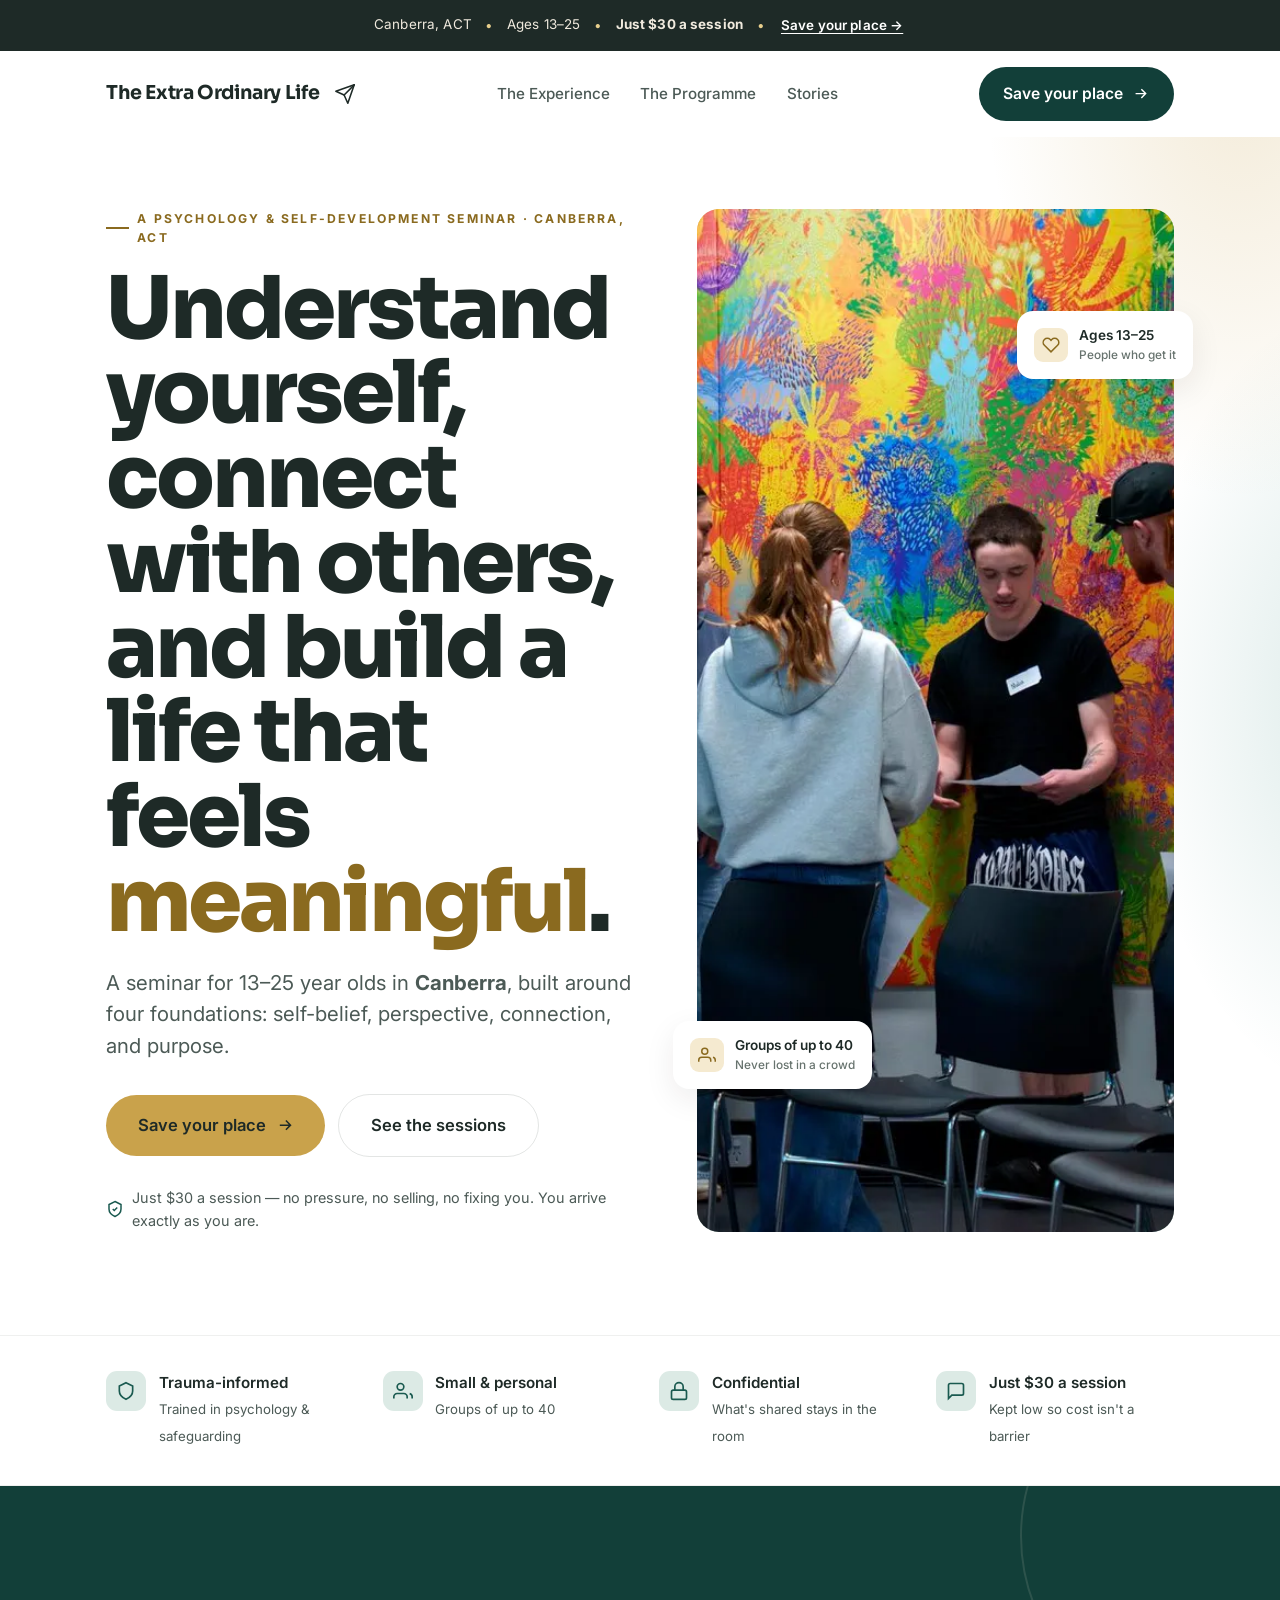
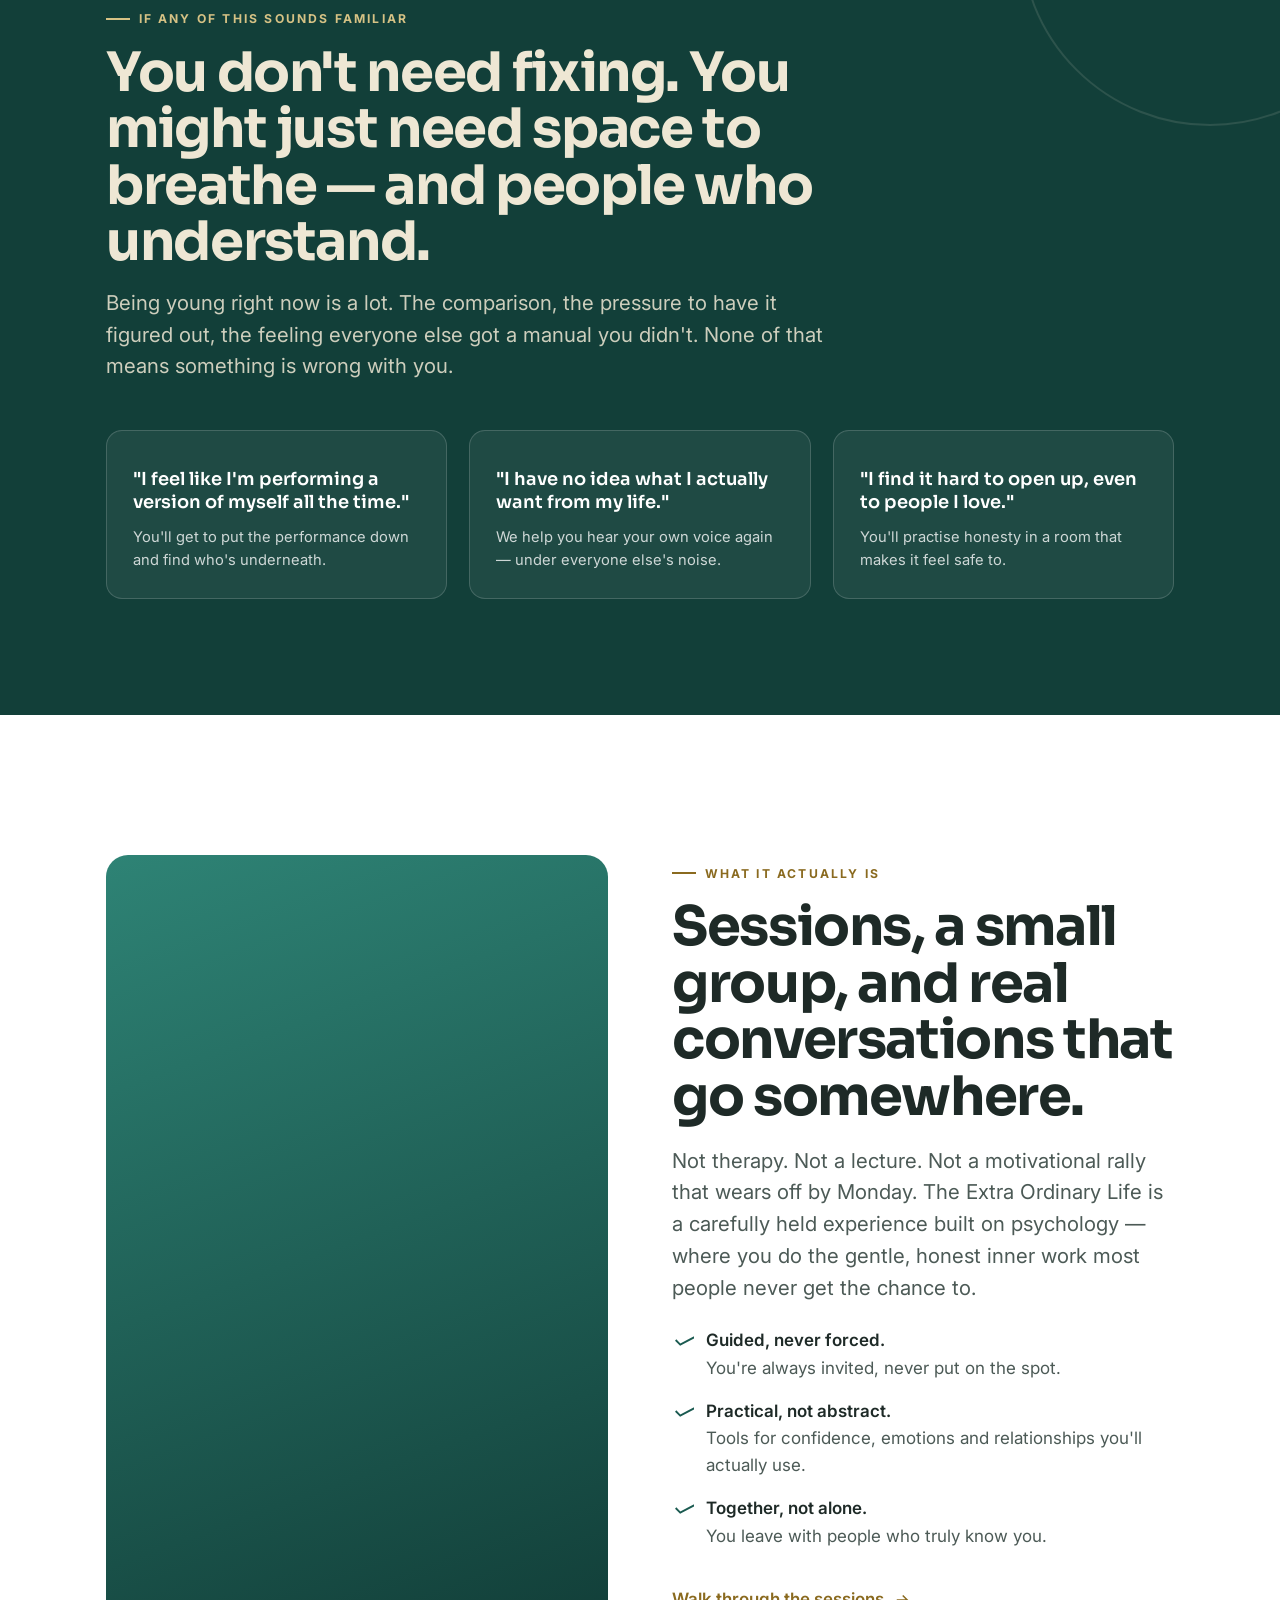
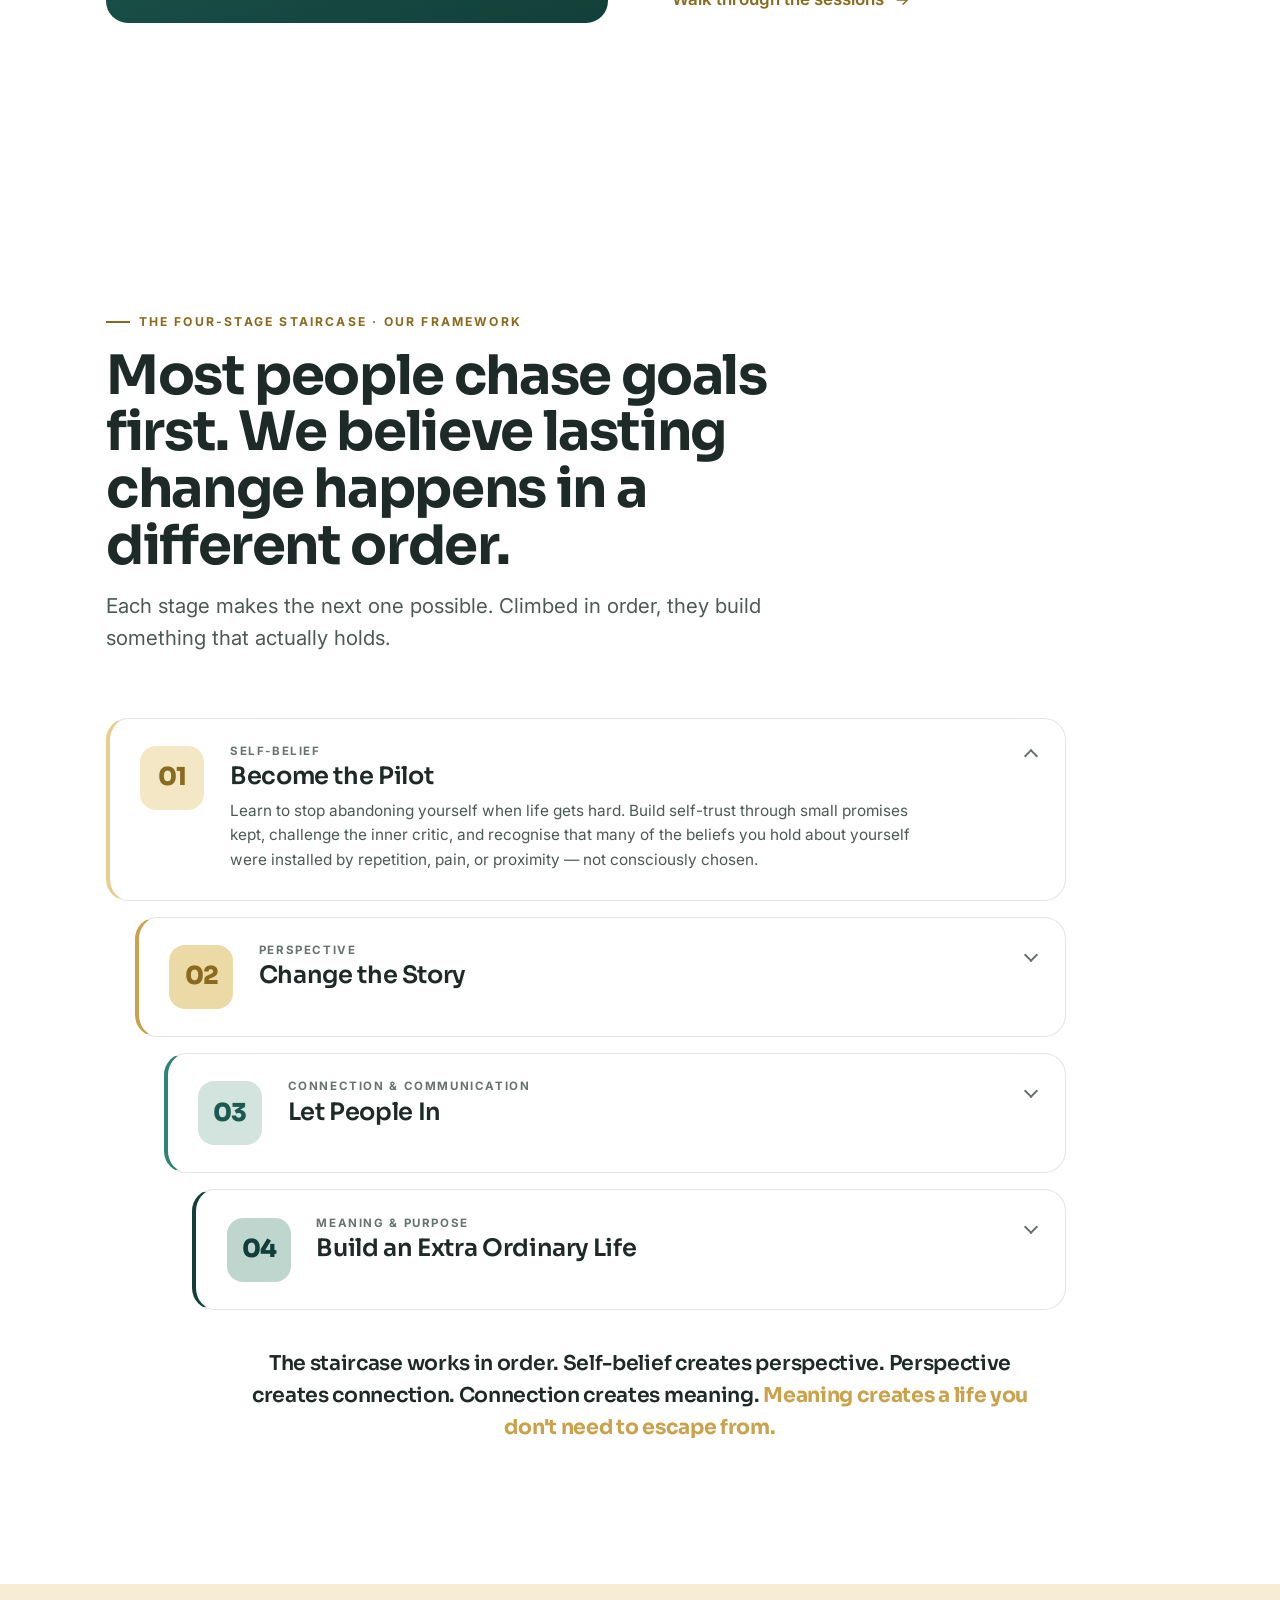
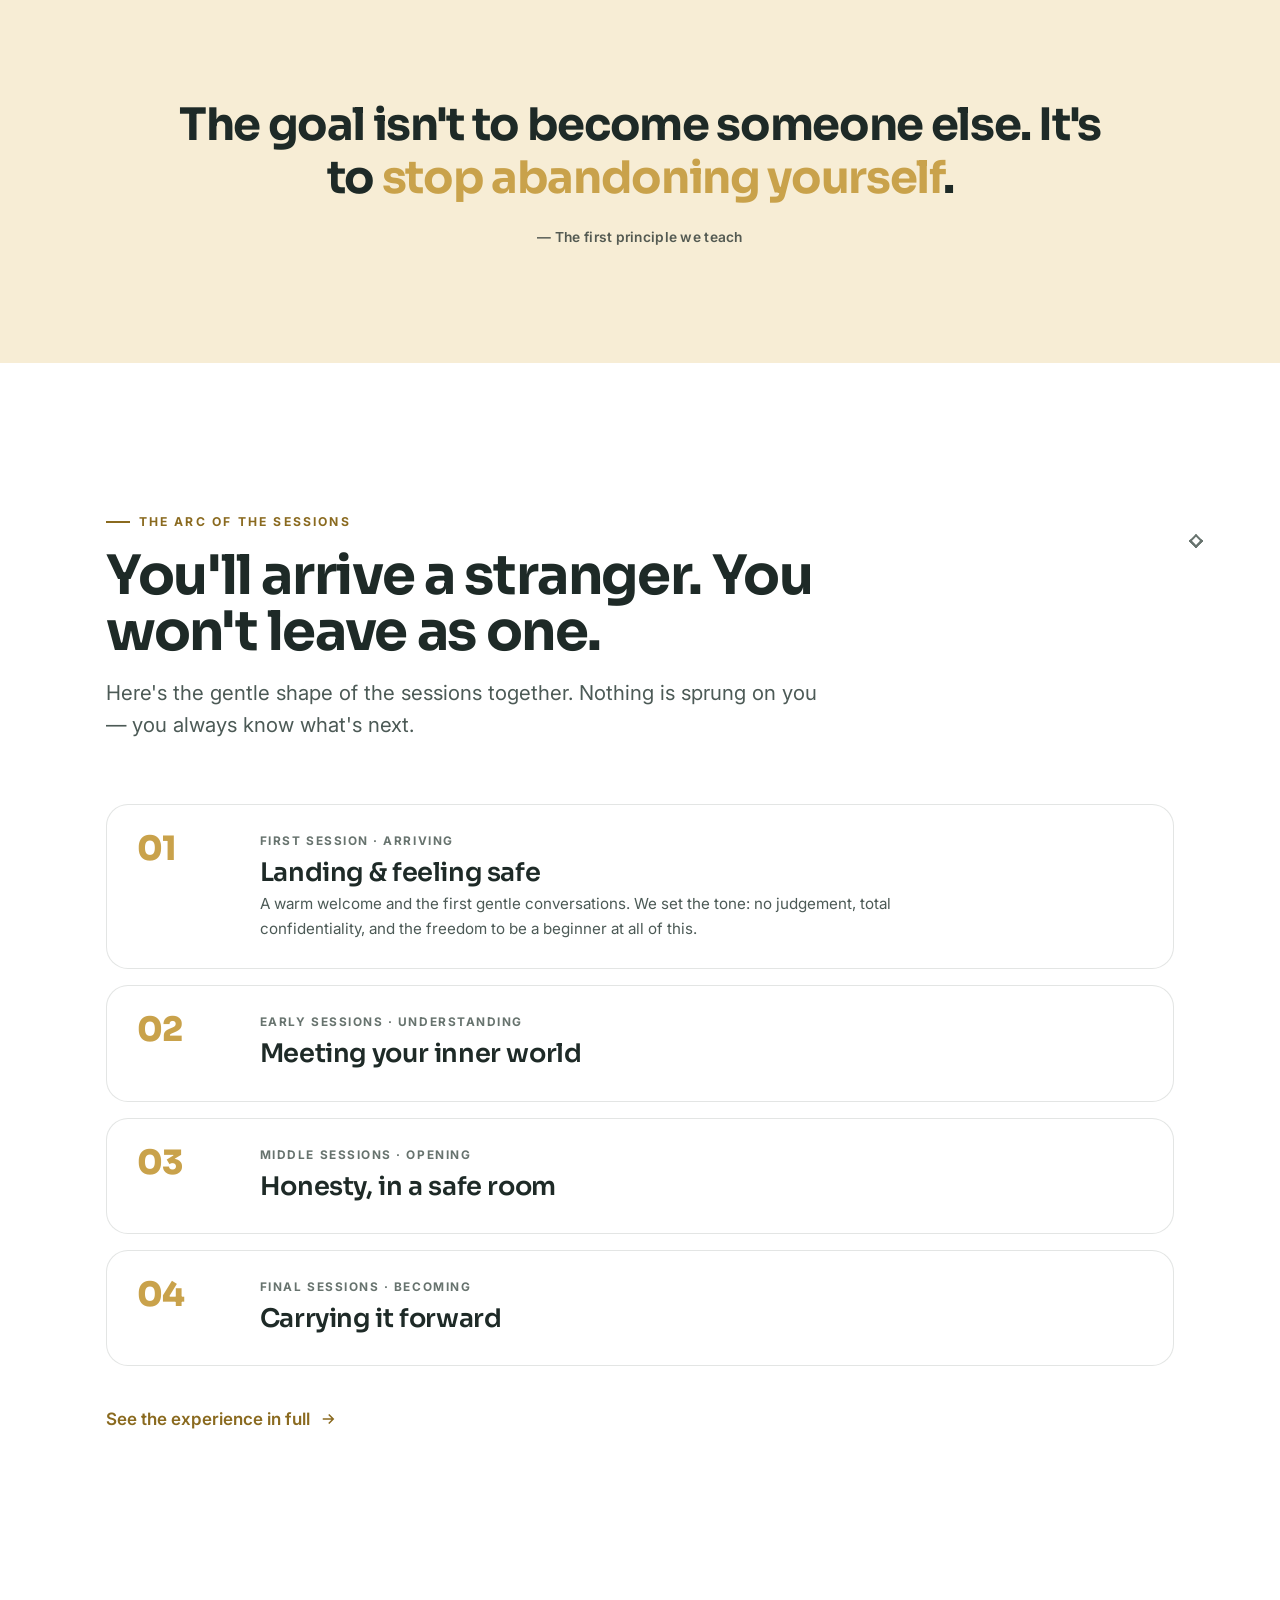
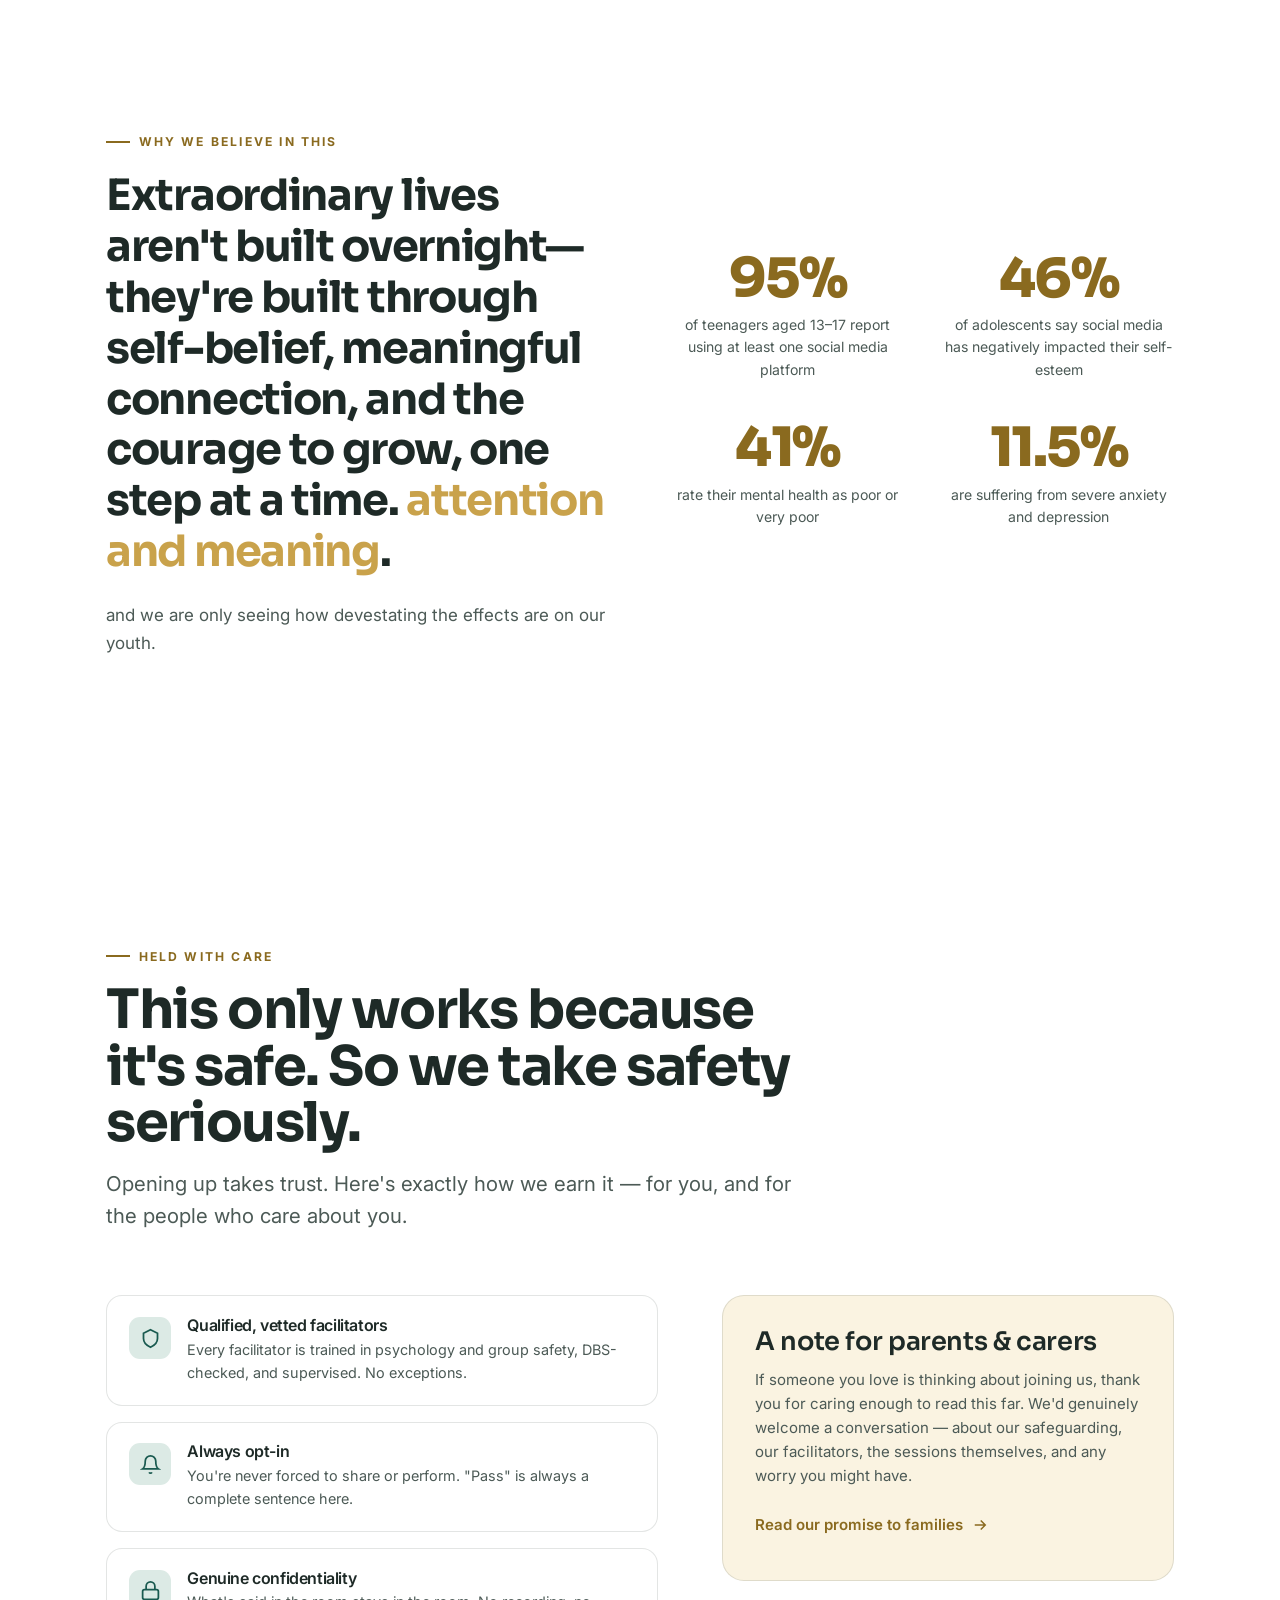
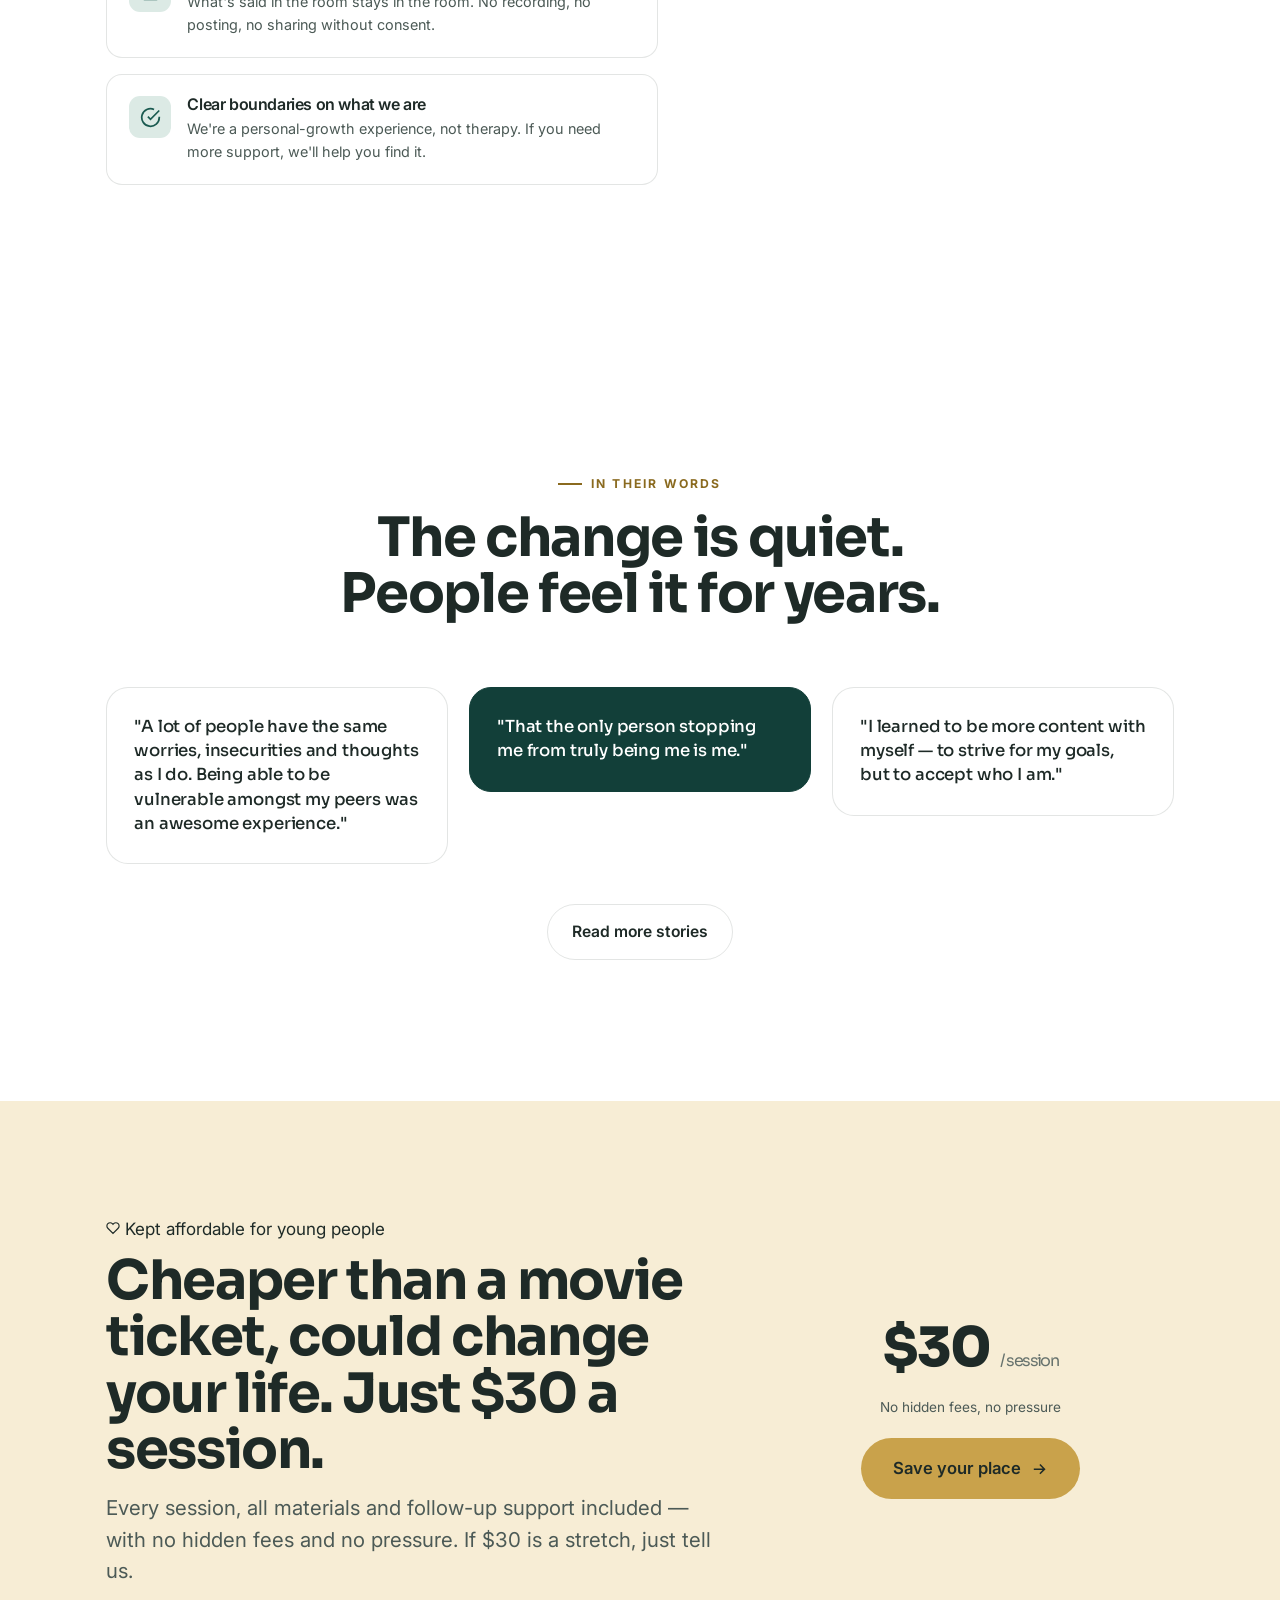
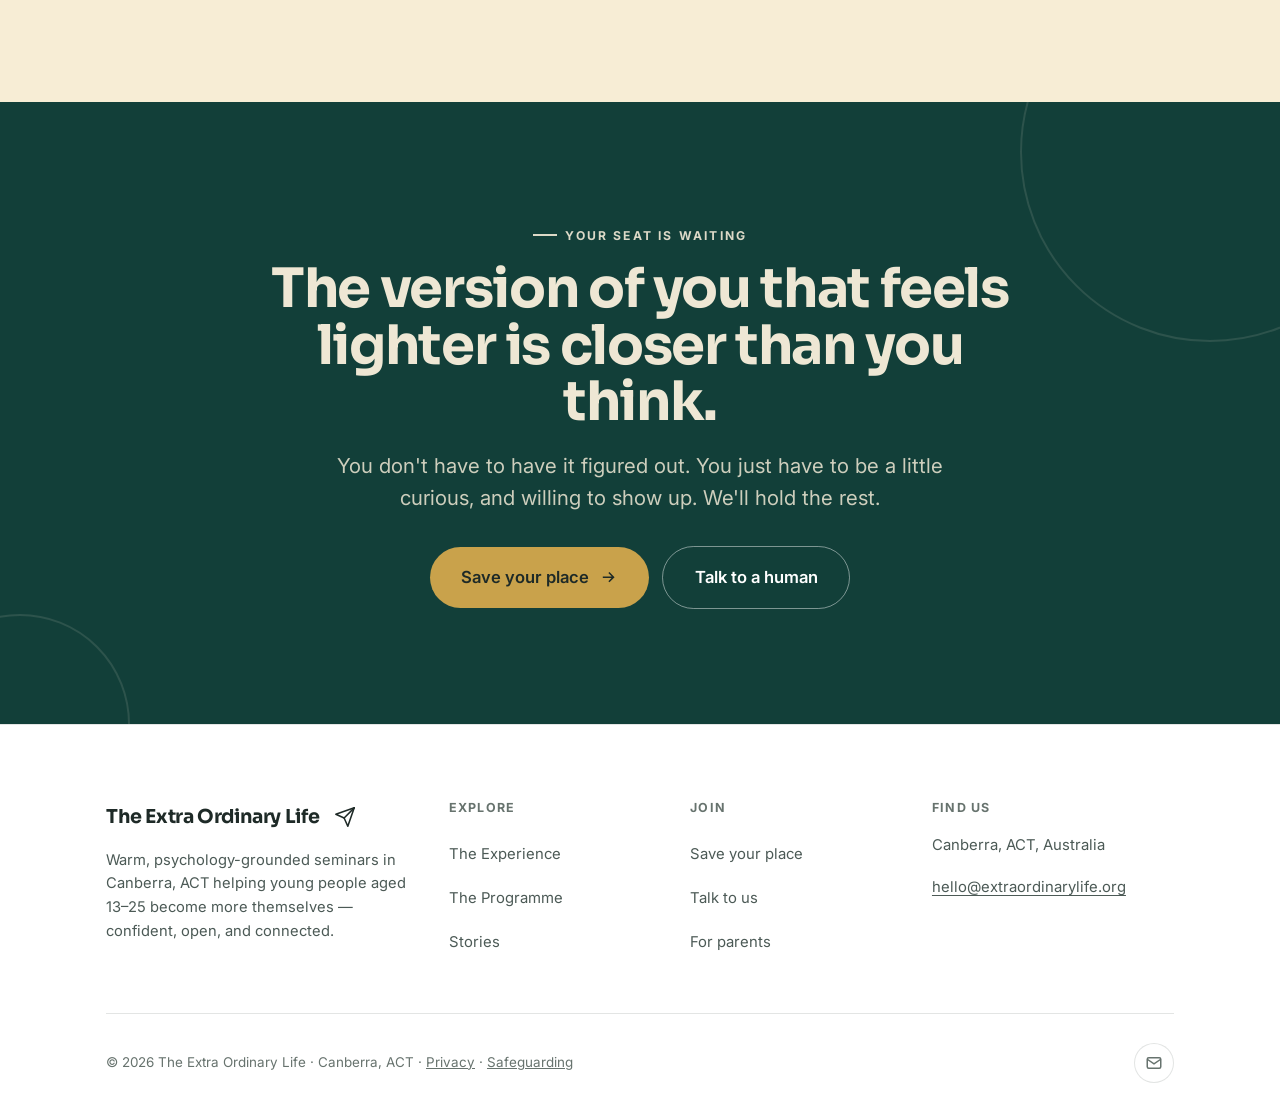
==== commit 06e34a4a: "Fix split-section image proportions with art direction The .split sections centred a fixed 5:4 image" ====
--- a/index.html
+++ b/index.html
@@ -265,7 +265,7 @@
   <section class="section-pad" id="what">
     <div class="wrap split">
       <div class="split-media reveal">
-        <picture><source srcset="assets/img/group3.webp" type="image/webp" /><img src="assets/img/group3.jpeg" alt="A session in progress — a facilitator and a group of young people" onerror="this.onerror=null;this.src='assets/img/circle.svg'" width="1400" height="933" decoding="async" /></picture>
+        <picture><source media="(min-width: 981px)" srcset="assets/img/group3-portrait.webp" type="image/webp" /><source media="(min-width: 981px)" srcset="assets/img/group3-portrait.jpeg" /><source srcset="assets/img/group3.webp" type="image/webp" /><img src="assets/img/group3.jpeg" alt="A session in progress — a facilitator and a group of young people" onerror="this.onerror=null;this.src='assets/img/circle.svg'" width="1400" height="933" decoding="async" /></picture>
       </div>
       <div class="reveal d1">
         <span class="eyebrow">What it actually is</span>
--- a/assets/css/styles.css
+++ b/assets/css/styles.css
@@ -322,9 +322,17 @@
 
 /* ---------- Split feature ---------- */
 .split { display: grid; grid-template-columns: 1fr 1fr; gap: clamp(2rem,5vw,4.5rem); align-items: center; }
+/* When a split has a photo, let the photo match the height of the copy beside
+   it. A fixed aspect-ratio here leaves large dead gaps above and below the
+   image whenever the text column is taller. */
+.split:has(.split-media) { align-items: stretch; }
 .split.reverse .split-media { order: 2; }
-.split-media { border-radius: var(--r-lg); overflow: hidden; aspect-ratio: 5/4; background: linear-gradient(160deg,var(--sage),var(--teal-deep)); }
-.split-media img { width: 100%; height: 100%; object-fit: cover; }
+.split-media { border-radius: var(--r-lg); overflow: hidden; min-height: clamp(300px, 32vw, 520px); background: linear-gradient(160deg,var(--sage),var(--teal-deep)); }
+/* An explicit inline aspect-ratio (e.g. the square founder portrait) is a
+   deliberate choice — keep that shape and centre it instead of stretching. */
+.split-media[style*="aspect-ratio"] { min-height: 0; align-self: center; }
+.split-media img, .split-media picture { width: 100%; height: 100%; object-fit: cover; display: block; }
+.split-media picture img { border-radius: inherit; }
 .check-list li { display: flex; gap: 0.75rem; align-items: flex-start; margin-top: 1rem; color: var(--ink-soft); }
 .check-list li svg { width: 22px; height: 22px; color: var(--sage-deep); flex: none; margin-top: 2px; }
 .check-list li strong { color: var(--ink); display:block; font-weight:600; }
@@ -583,7 +591,11 @@
   .hero .wrap { grid-template-columns: 1fr; }
   .hero-visual { width: 100%; max-width: 440px; margin-inline: auto; order: -1; min-height: 0; aspect-ratio: 4 / 3.6; }
   .hero-float { display: none; }
-  .split, .split.reverse .split-media { grid-template-columns: 1fr; order: 0; }
+  .split { grid-template-columns: 1fr; }
+  .split.reverse .split-media { order: 0; }
+  /* Stacked: the photo no longer has a text column to match, so give it a
+     shape of its own again. */
+  .split-media { min-height: 0; aspect-ratio: 5 / 3.6; }
   .band-split { grid-template-columns: 1fr; }
   .band-split .band-actions { justify-content: flex-start; }
   .care-grid { grid-template-columns: 1fr; }
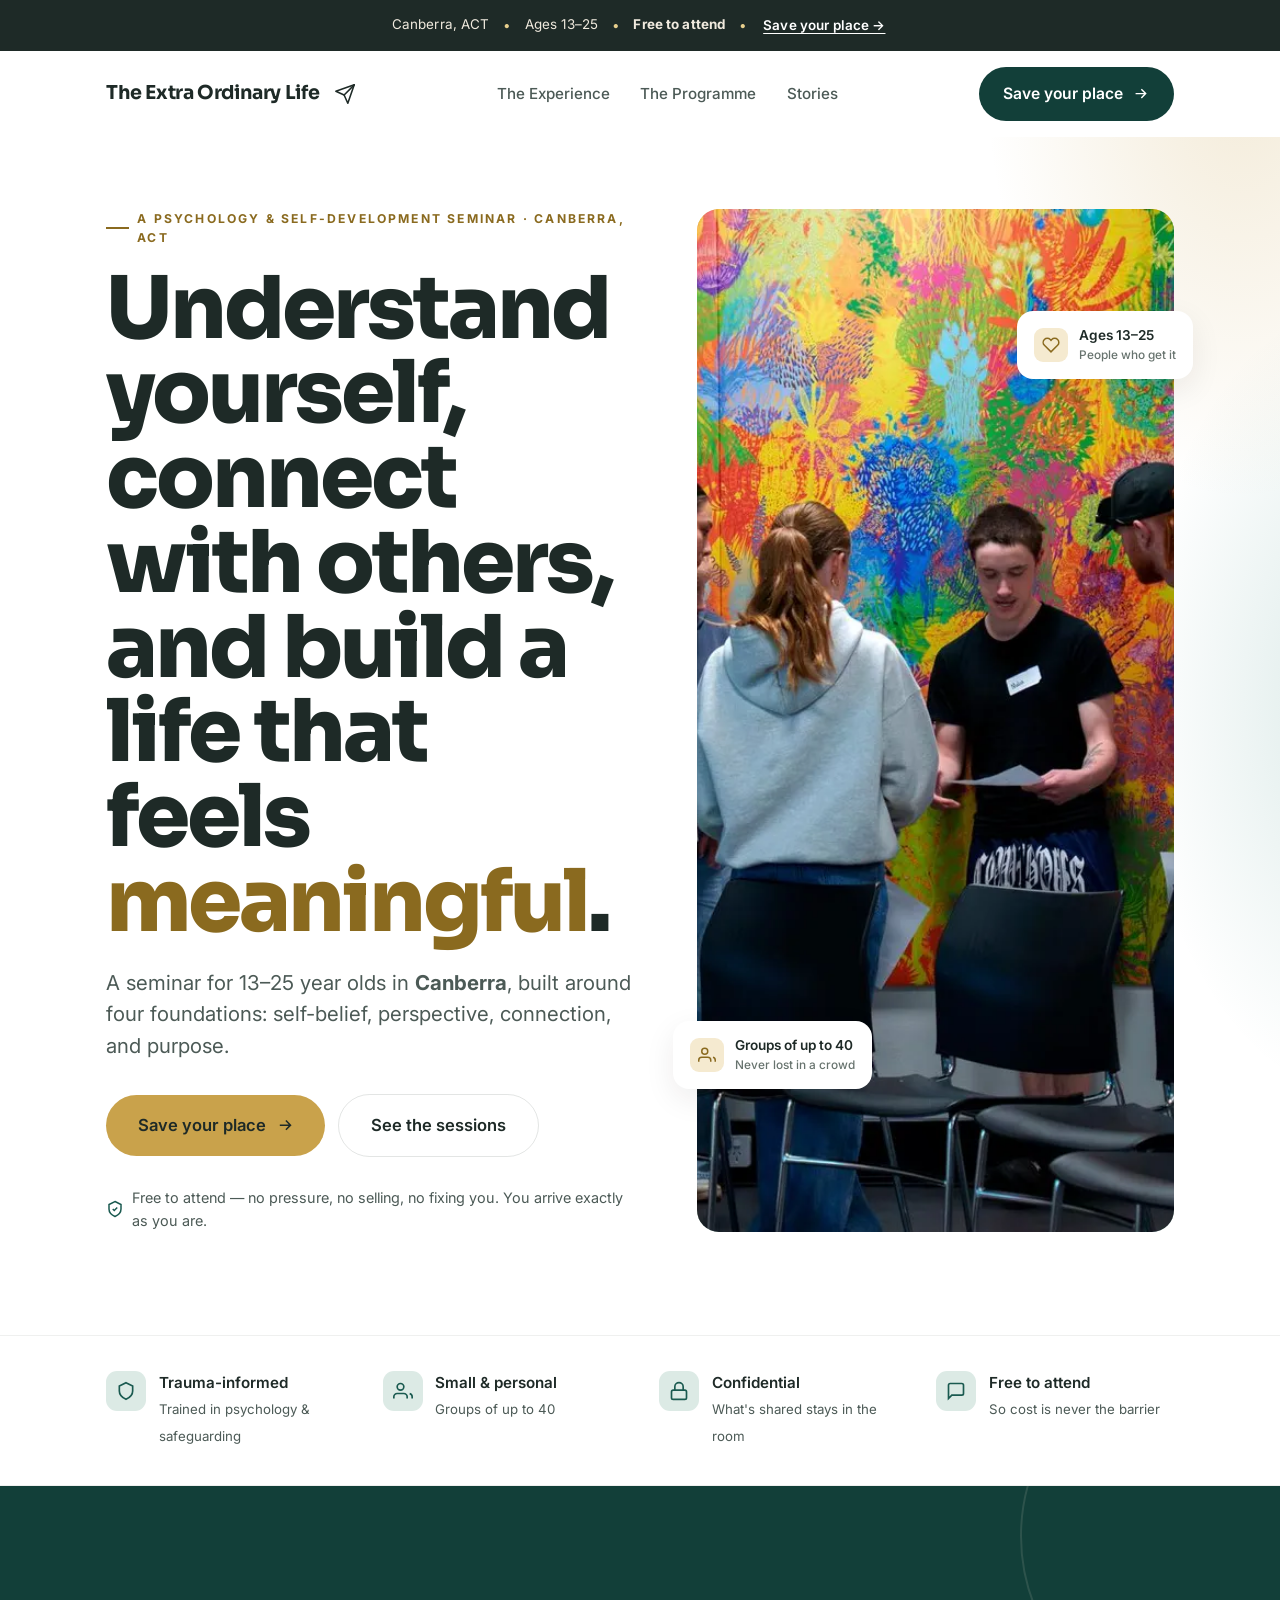
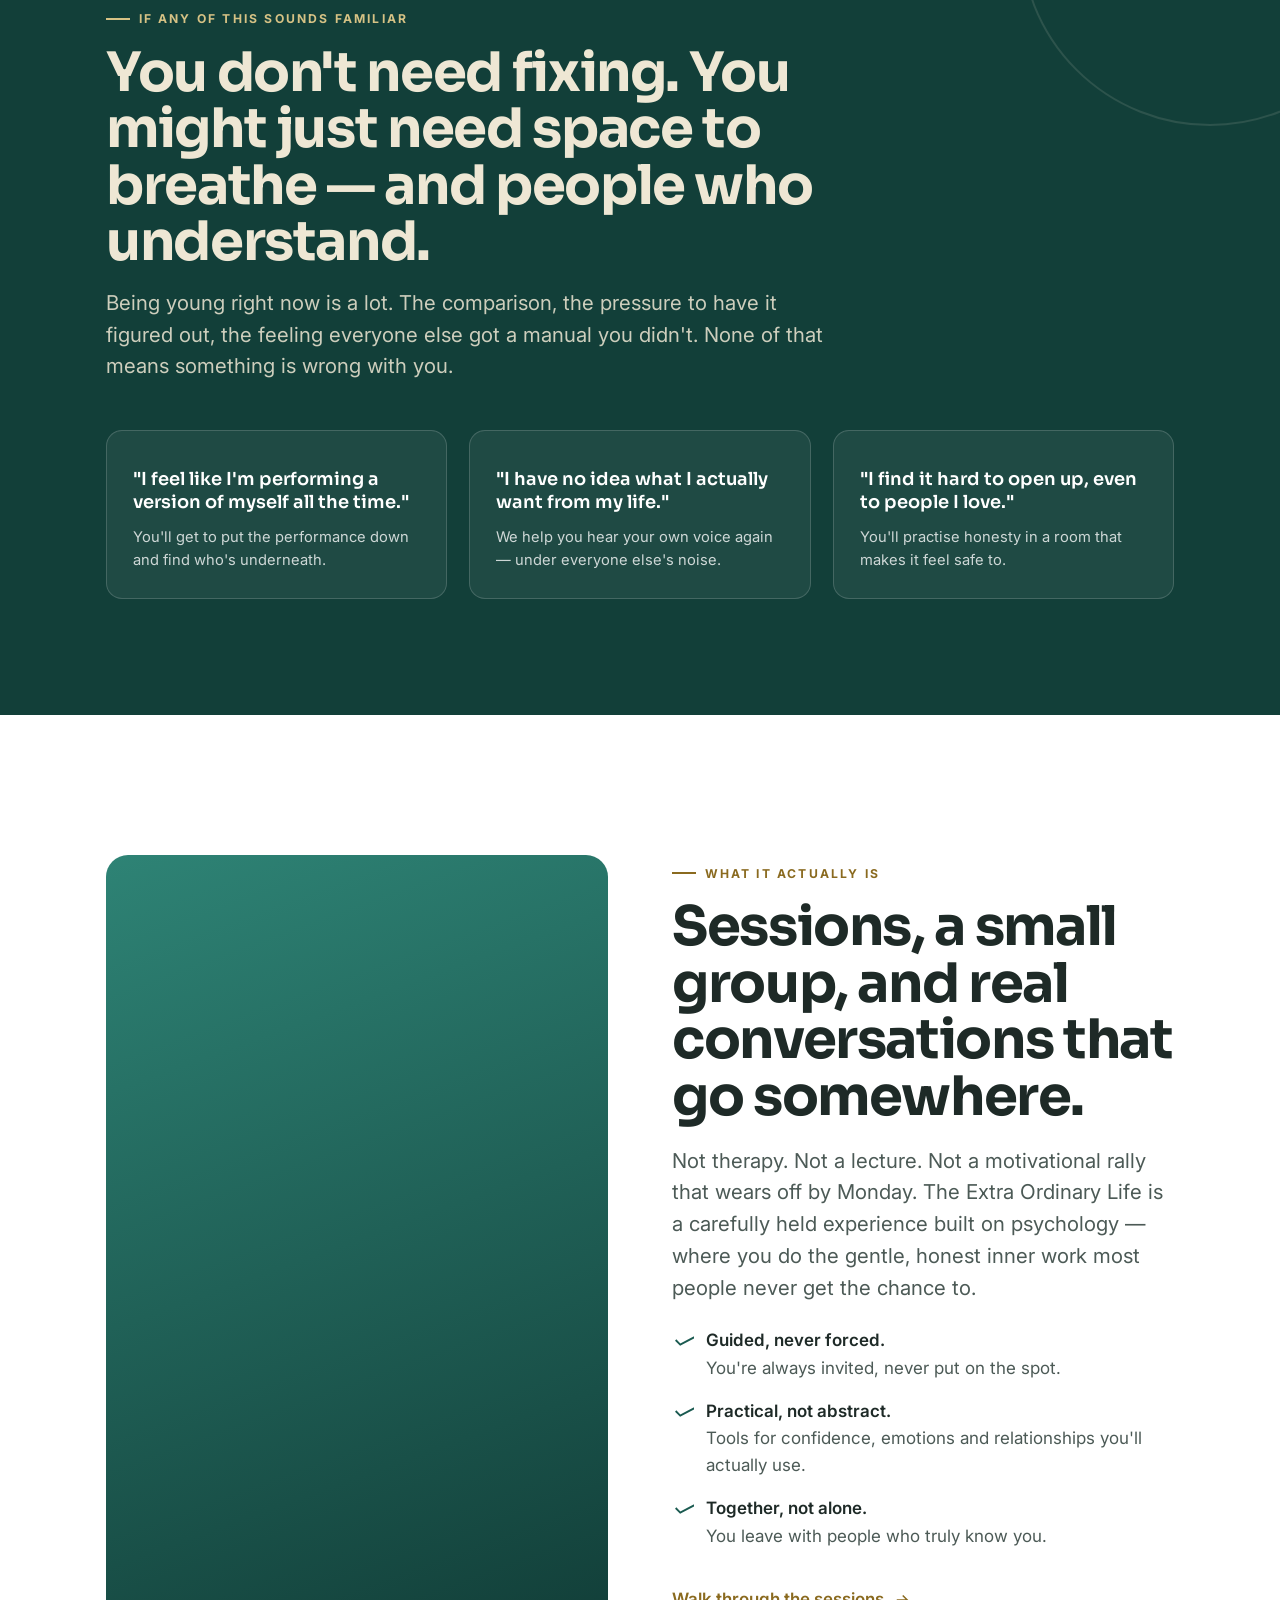
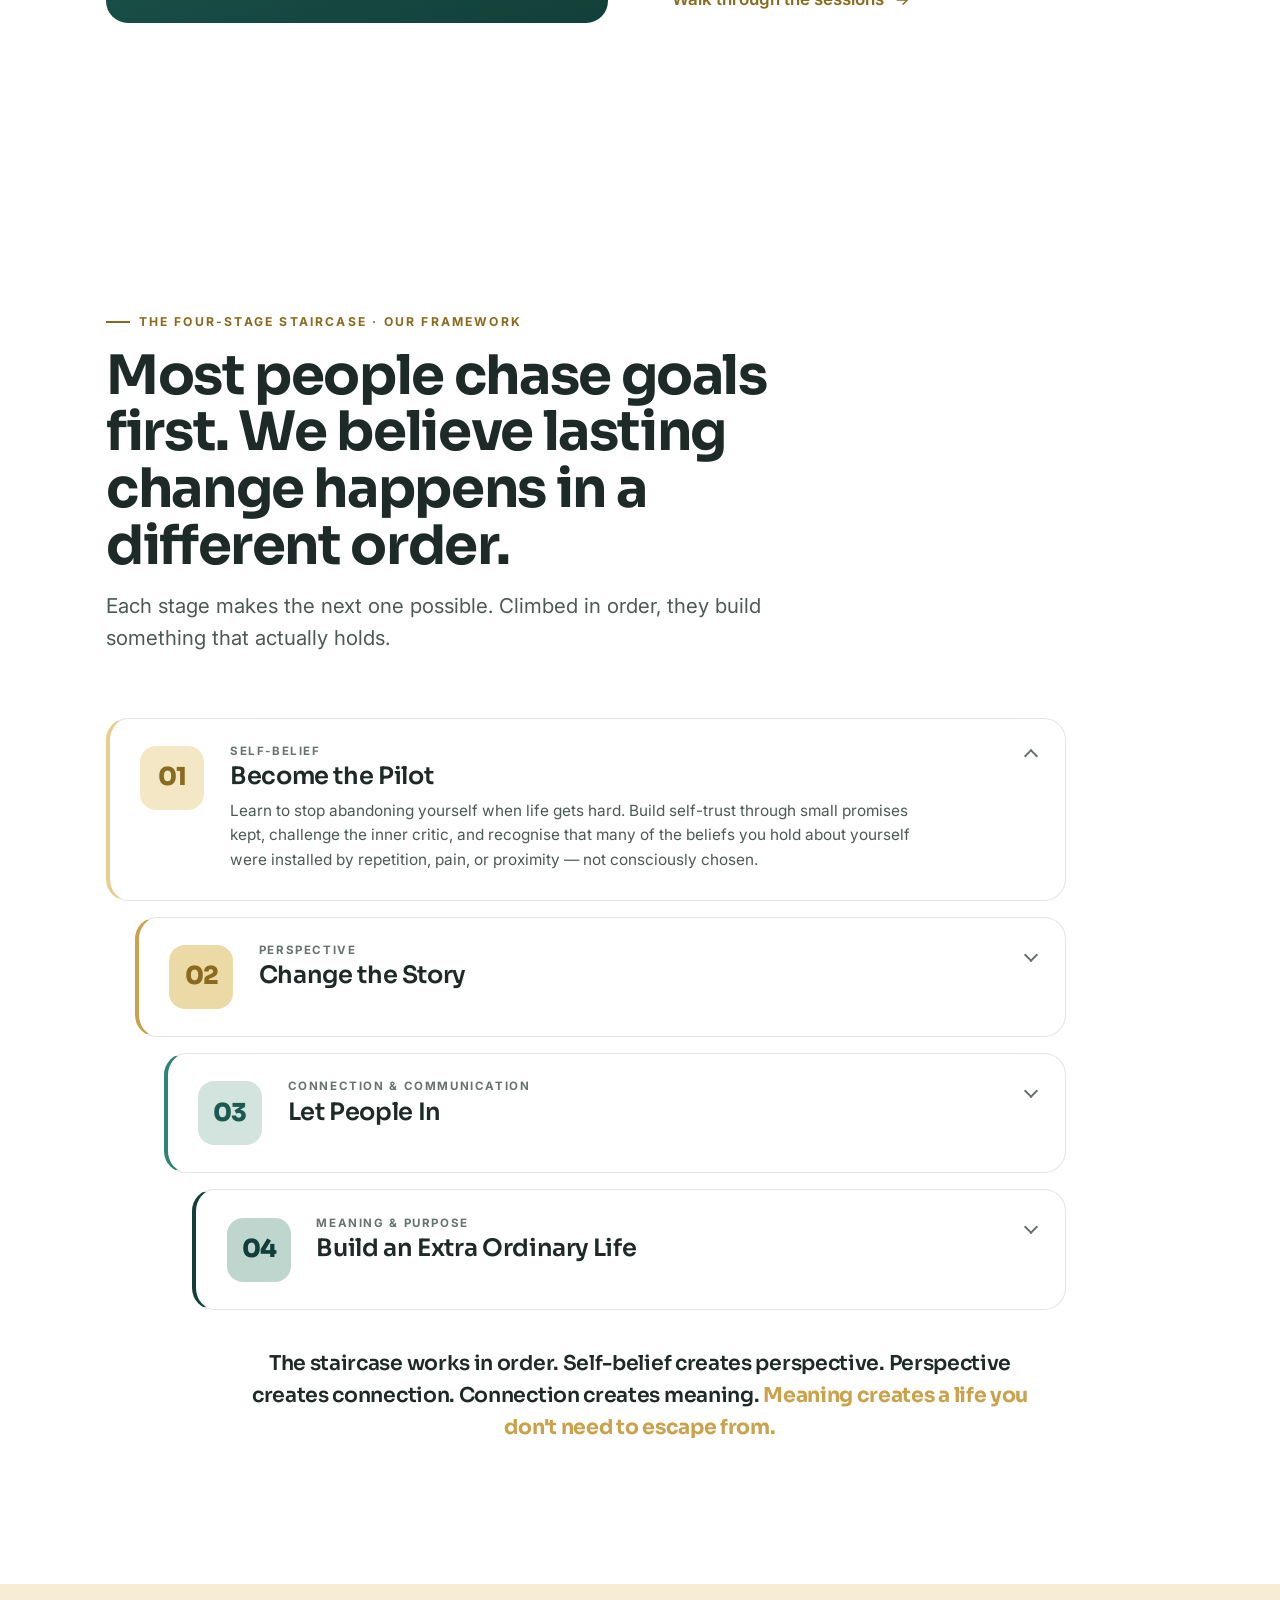
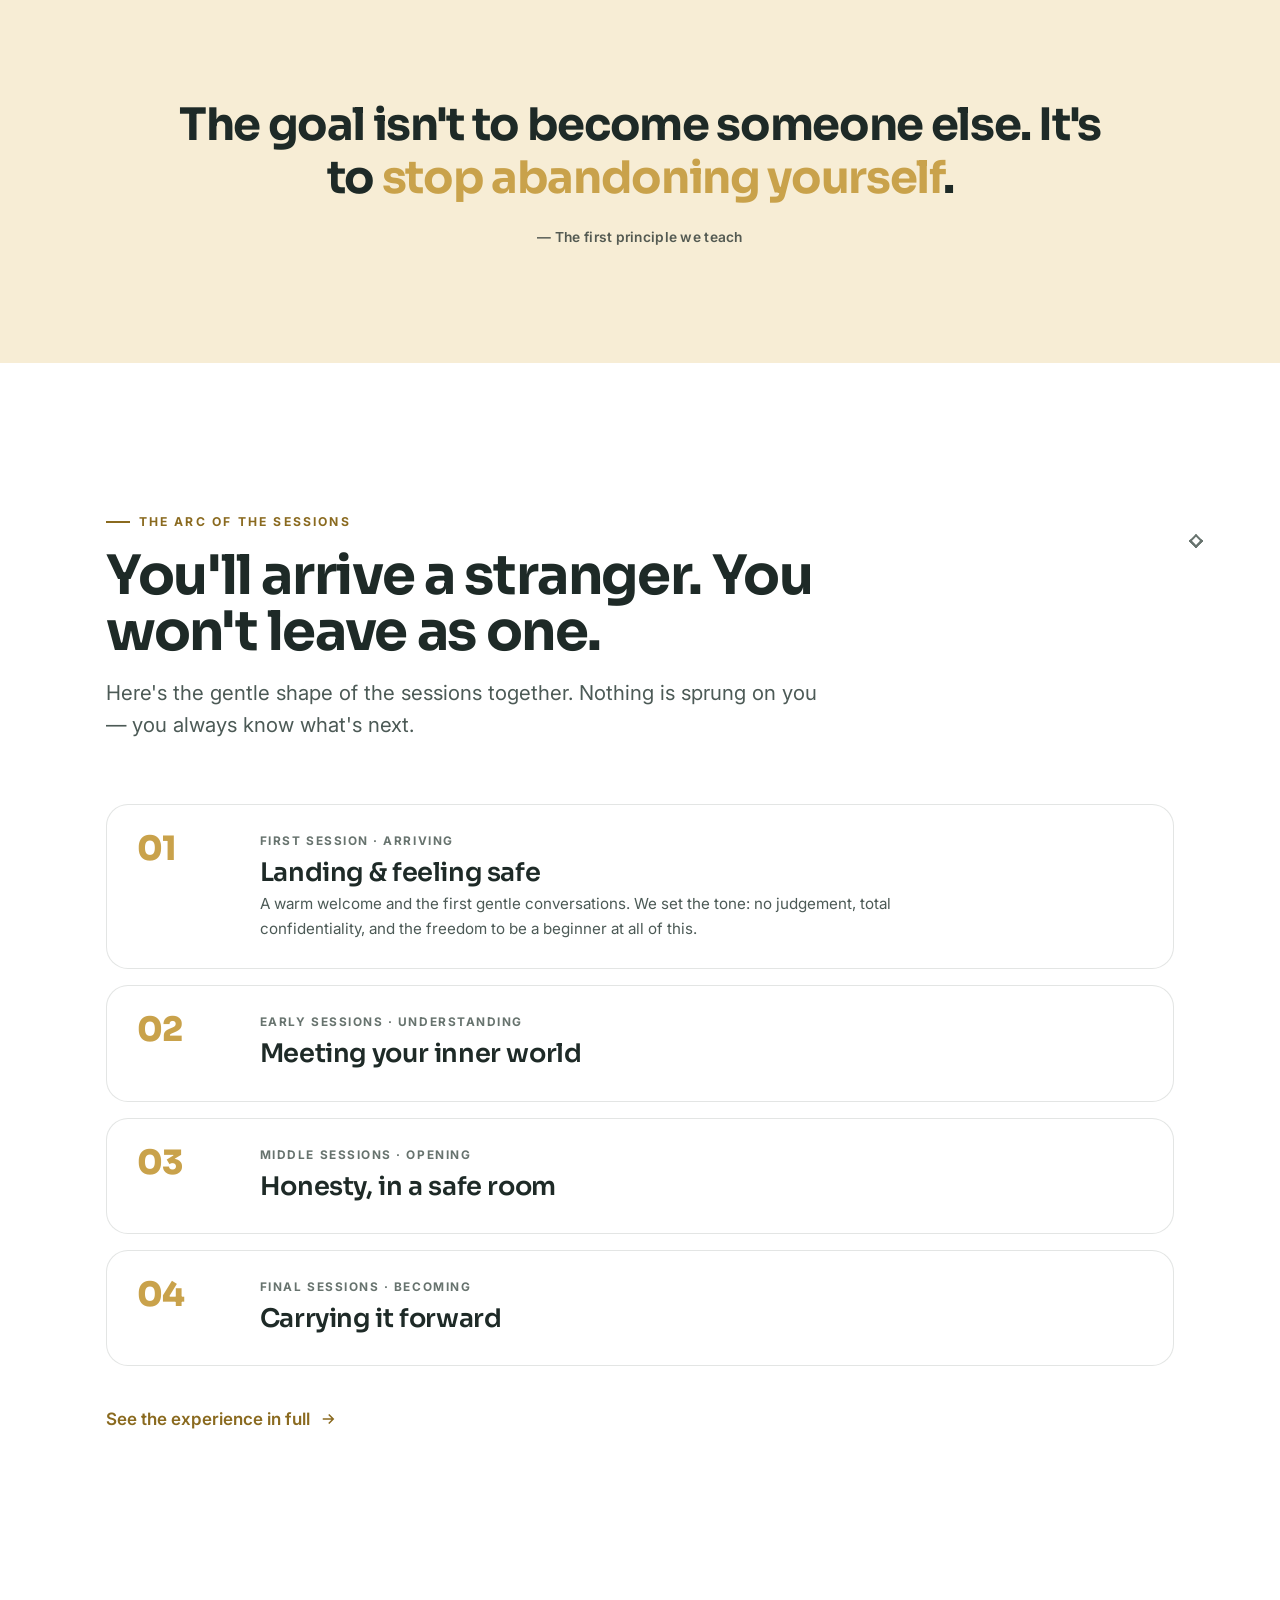
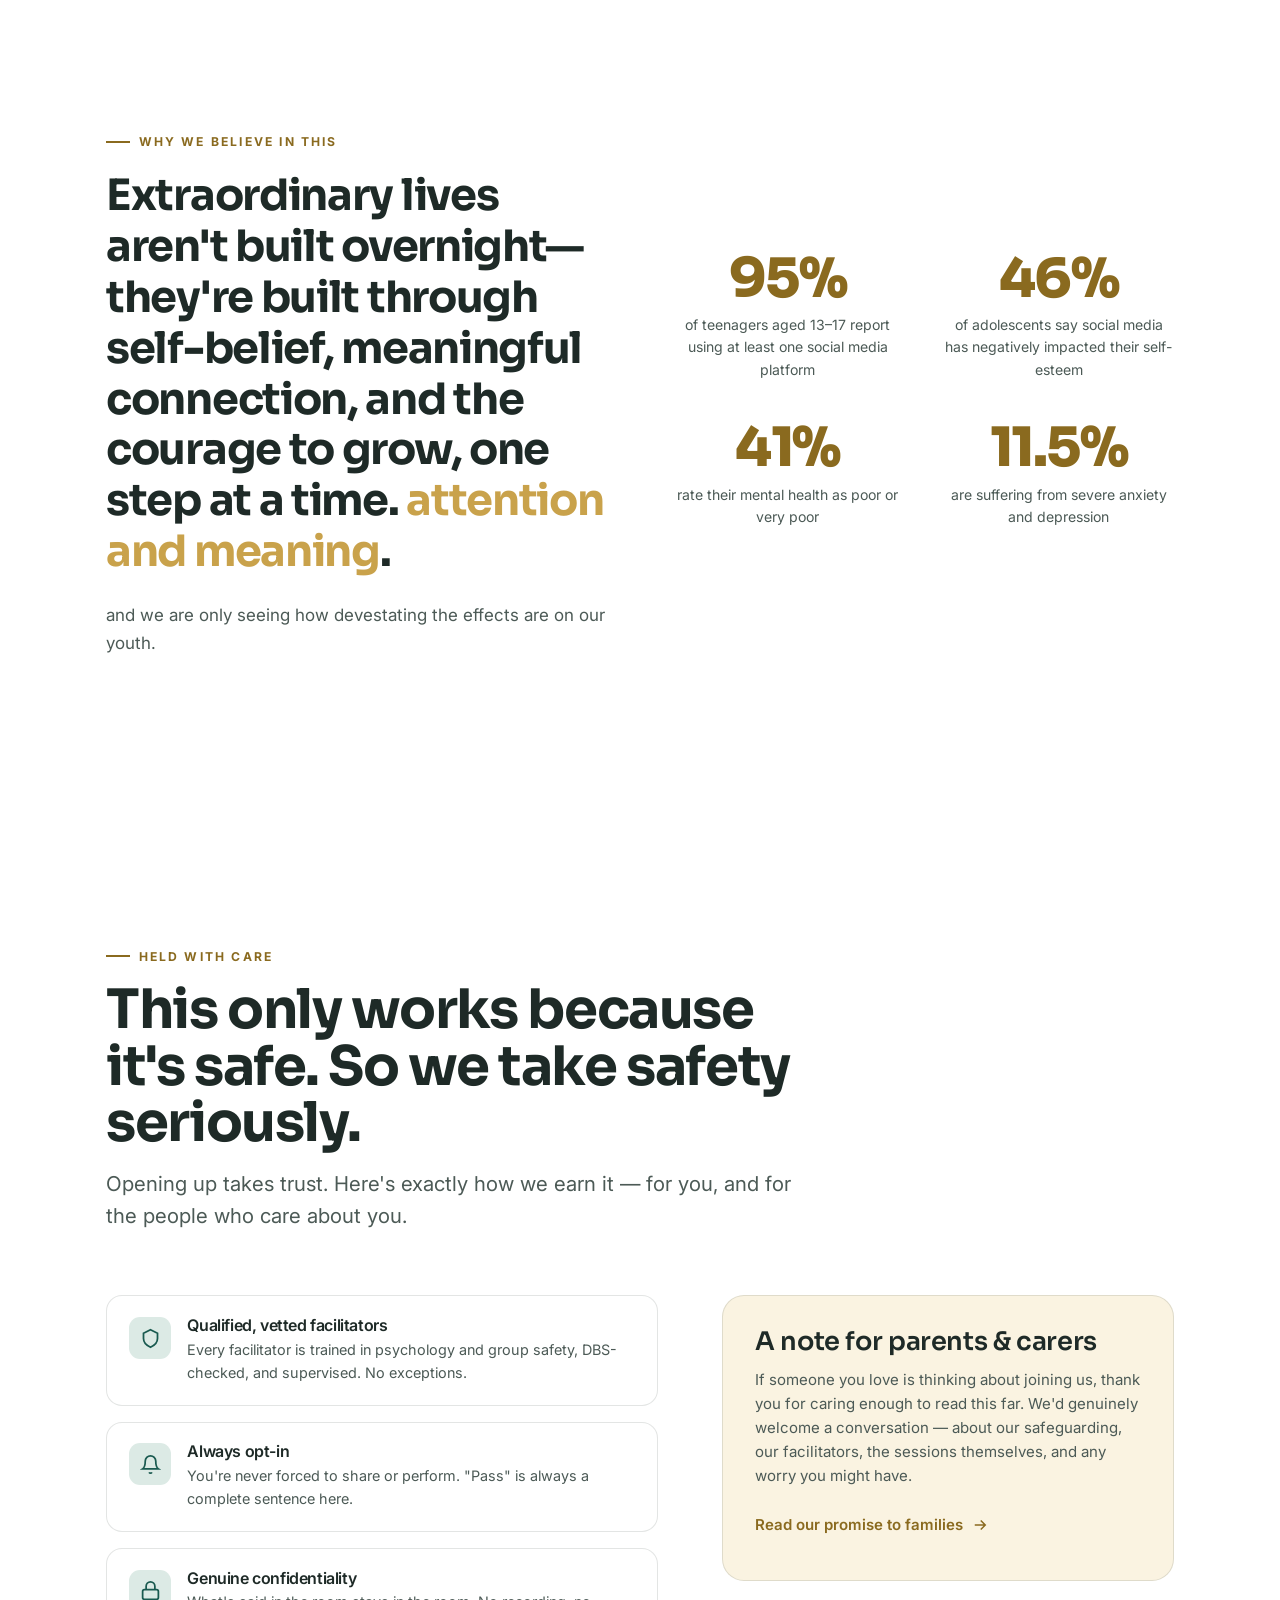
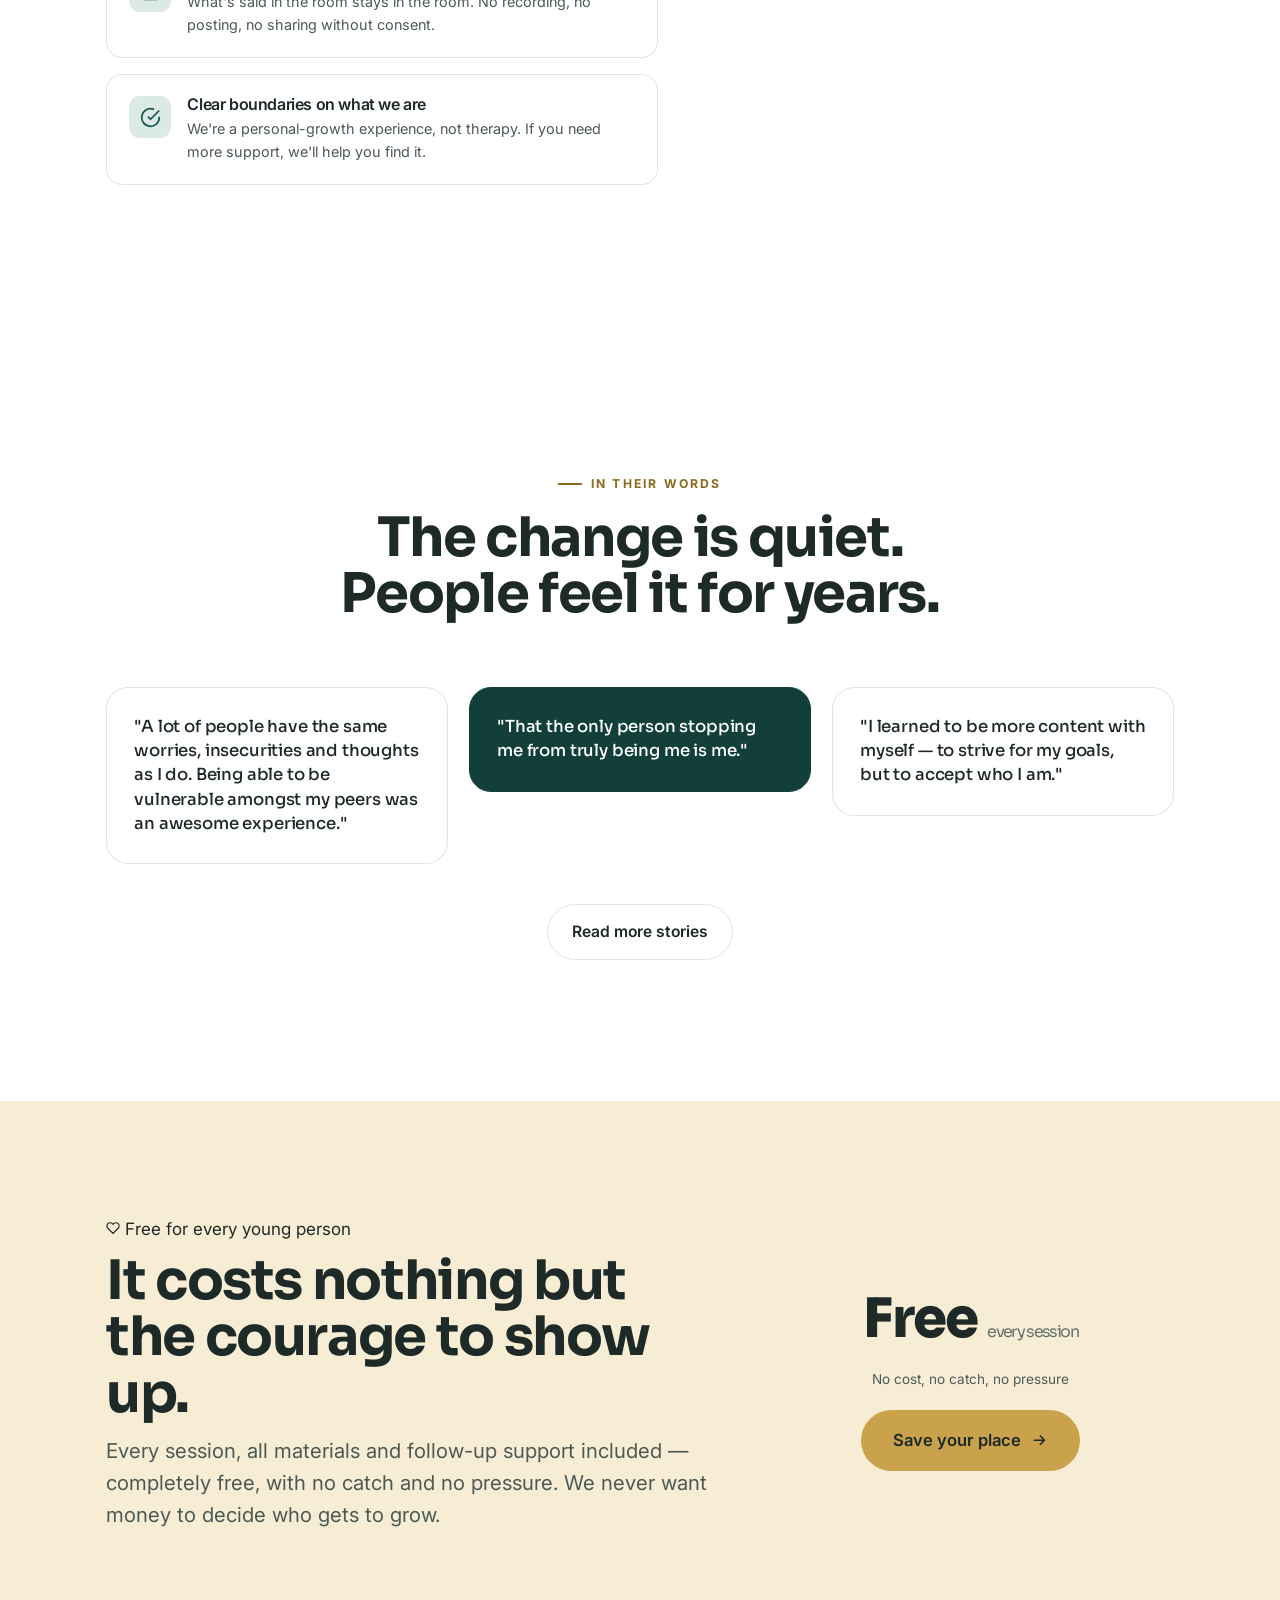
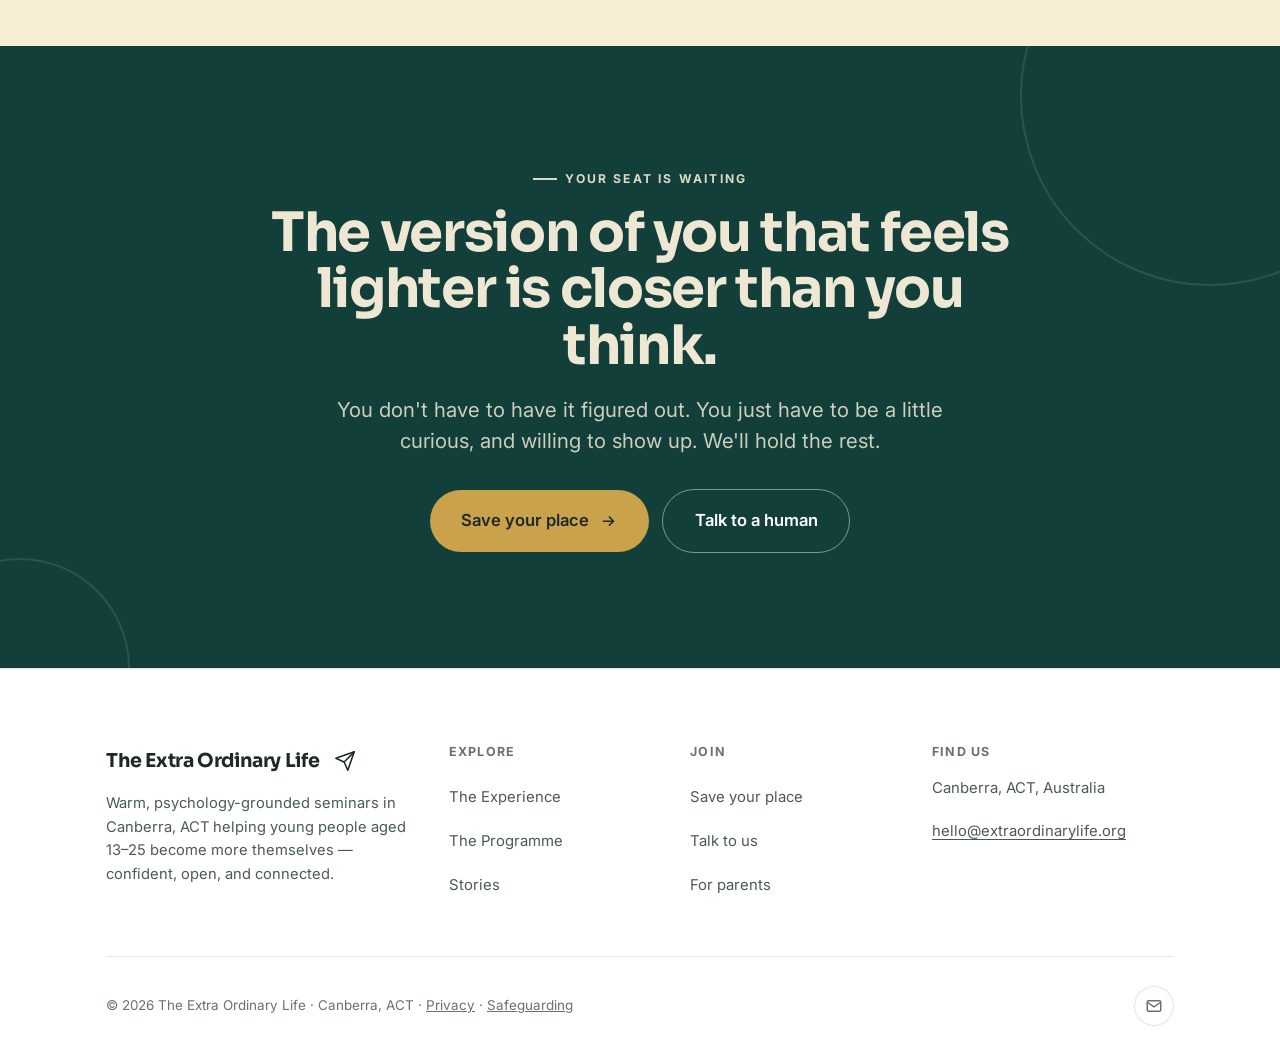
==== commit 52df66bb: "Sessions are now free, not $30 Update pricing everywhere: announcement bars, hero reassurance, trust" ====
--- a/index.html
+++ b/index.html
@@ -4,7 +4,7 @@
   <meta charset="UTF-8" />
   <meta name="viewport" content="width=device-width, initial-scale=1.0" />
   <title>The Extra Ordinary Life — Youth Personal Development, Canberra</title>
-  <meta name="description" content="A psychology-grounded personal development seminar for 13–25 year olds in Canberra, ACT. Build self-belief, perspective, connection and purpose. Just $30 a session." />
+  <meta name="description" content="A psychology-grounded personal development seminar for 13–25 year olds in Canberra, ACT. Build self-belief, perspective, connection and purpose. Free to attend." />
   <link rel="canonical" href="https://theextraordinary.life/" />
   <meta name="robots" content="index, follow, max-image-preview:large" />
   <meta name="theme-color" content="#1E2A27" />
@@ -17,7 +17,7 @@
   <meta property="og:locale" content="en_AU" />
   <meta property="og:url" content="https://theextraordinary.life/" />
   <meta property="og:title" content="The Extra Ordinary Life — Youth Personal Development, Canberra" />
-  <meta property="og:description" content="A psychology-grounded personal development seminar for 13–25 year olds in Canberra, ACT. Build self-belief, perspective, connection and purpose. Just $30 a session." />
+  <meta property="og:description" content="A psychology-grounded personal development seminar for 13–25 year olds in Canberra, ACT. Build self-belief, perspective, connection and purpose. Free to attend." />
   <meta property="og:image" content="https://theextraordinary.life/assets/img/og-cover.jpg" />
   <meta property="og:image:width" content="1200" />
   <meta property="og:image:height" content="630" />
@@ -26,7 +26,7 @@
   <!-- Twitter -->
   <meta name="twitter:card" content="summary_large_image" />
   <meta name="twitter:title" content="The Extra Ordinary Life — Youth Personal Development, Canberra" />
-  <meta name="twitter:description" content="A psychology-grounded personal development seminar for 13–25 year olds in Canberra, ACT. Build self-belief, perspective, connection and purpose. Just $30 a session." />
+  <meta name="twitter:description" content="A psychology-grounded personal development seminar for 13–25 year olds in Canberra, ACT. Build self-belief, perspective, connection and purpose. Free to attend." />
   <meta name="twitter:image" content="https://theextraordinary.life/assets/img/og-cover.jpg" />
   <link rel="preconnect" href="https://fonts.googleapis.com" />
   <link rel="preconnect" href="https://fonts.gstatic.com" crossorigin />
@@ -60,7 +60,7 @@
         "image": "https://theextraordinary.life/assets/img/og-cover.jpg",
         "logo": "https://theextraordinary.life/assets/img/og-cover.jpg",
         "description": "Psychology-grounded self-development seminars for 13–25 year olds in Canberra, ACT — building self-belief, perspective, connection and purpose.",
-        "priceRange": "$30",
+        "priceRange": "Free",
         "address": {
           "@type": "PostalAddress",
           "addressLocality": "Canberra",
@@ -112,9 +112,9 @@
         ],
         "offers": {
           "@type": "Offer",
-          "price": "30",
+          "price": "0",
           "priceCurrency": "AUD",
-          "category": "Paid",
+          "category": "Free",
           "availability": "https://schema.org/InStock",
           "url": "https://theextraordinary.life/apply.html"
         },
@@ -153,7 +153,7 @@
   <a class="skip-link" href="#main">Skip to main content</a>
 
   <!-- Announcement -->
-  <div class="announce">Canberra, ACT <span class="dot">&bull;</span> Ages 13&ndash;25 <span class="dot">&bull;</span> <strong>Just $30 a session</strong> <span class="dot">&bull;</span> <a href="apply.html">Save your place &rarr;</a></div>
+  <div class="announce">Canberra, ACT <span class="dot">&bull;</span> Ages 13&ndash;25 <span class="dot">&bull;</span> <strong>Free to attend</strong> <span class="dot">&bull;</span> <a href="apply.html">Save your place &rarr;</a></div>
 
   <!-- Header -->
   <header class="site-header">
@@ -201,7 +201,7 @@
         </div>
         <p class="hero-reassure">
           <svg viewBox="0 0 24 24" fill="none" stroke="currentColor" stroke-width="2"><path d="M12 2l8 4v6c0 5-3.5 8-8 10-4.5-2-8-5-8-10V6l8-4z"/><path d="M9 12l2 2 4-4"/></svg>
-          Just $30 a session — no pressure, no selling, no fixing you. You arrive exactly as you are.
+          Free to attend — no pressure, no selling, no fixing you. You arrive exactly as you are.
         </p>
       </div>
       <div class="hero-visual reveal d2">
@@ -237,7 +237,7 @@
       </div>
       <div class="trust-item reveal d3">
         <span class="ico"><svg viewBox="0 0 24 24" fill="none" stroke="currentColor" stroke-width="2"><path d="M21 15a2 2 0 01-2 2H7l-4 4V5a2 2 0 012-2h14a2 2 0 012 2z"/></svg></span>
-        <div><strong>Just $30 a session</strong><span>Kept low so cost isn't a barrier</span></div>
+        <div><strong>Free to attend</strong><span>So cost is never the barrier</span></div>
       </div>
     </div>
   </section>
@@ -409,13 +409,13 @@
       <div class="wrap">
         <div class="band-split">
           <div class="reveal">
-            <span class="note-pill"><svg viewBox="0 0 24 24" width="14" height="14" fill="none" stroke="currentColor" stroke-width="2"><path d="M20.84 4.61a5.5 5.5 0 00-7.78 0L12 5.67l-1.06-1.06a5.5 5.5 0 10-7.78 7.78L12 21.23l8.84-8.84a5.5 5.5 0 000-7.78z"/></svg> Kept affordable for young people</span>
-            <h2 style="margin:0.6rem 0 0.8rem;">Cheaper than a movie ticket, could change your life. Just $30 a session.</h2>
-            <p class="lead" style="max-width:48ch;">Every session, all materials and follow-up support included — with no hidden fees and no pressure. If $30 is a stretch, just tell us.</p>
+            <span class="note-pill"><svg viewBox="0 0 24 24" width="14" height="14" fill="none" stroke="currentColor" stroke-width="2"><path d="M20.84 4.61a5.5 5.5 0 00-7.78 0L12 5.67l-1.06-1.06a5.5 5.5 0 10-7.78 7.78L12 21.23l8.84-8.84a5.5 5.5 0 000-7.78z"/></svg> Free for every young person</span>
+            <h2 style="margin:0.6rem 0 0.8rem;">It costs nothing but the courage to show up.</h2>
+            <p class="lead" style="max-width:48ch;">Every session, all materials and follow-up support included — completely free, with no catch and no pressure. We never want money to decide who gets to grow.</p>
           </div>
           <div class="reveal d1" style="text-align:center;">
-            <div class="price" style="font-family:var(--display);font-weight:800;font-size:clamp(2.4rem,5vw,3.4rem);letter-spacing:-0.03em;">$30 <small style="font-size:1rem;color:var(--ink-faint);font-weight:400;">/ session</small></div>
-            <p class="muted" style="margin:0.4rem 0 1.2rem;font-size:0.85rem;">No hidden fees, no pressure</p>
+            <div class="price" style="font-family:var(--display);font-weight:800;font-size:clamp(2.4rem,5vw,3.4rem);letter-spacing:-0.03em;">Free <small style="font-size:1rem;color:var(--ink-faint);font-weight:400;">every session</small></div>
+            <p class="muted" style="margin:0.4rem 0 1.2rem;font-size:0.85rem;">No cost, no catch, no pressure</p>
             <a href="apply.html" class="btn btn-coral btn-lg">Save your place
               <svg viewBox="0 0 24 24" fill="none" stroke="currentColor" stroke-width="2"><path d="M5 12h14M13 6l6 6-6 6"/></svg></a>
           </div>
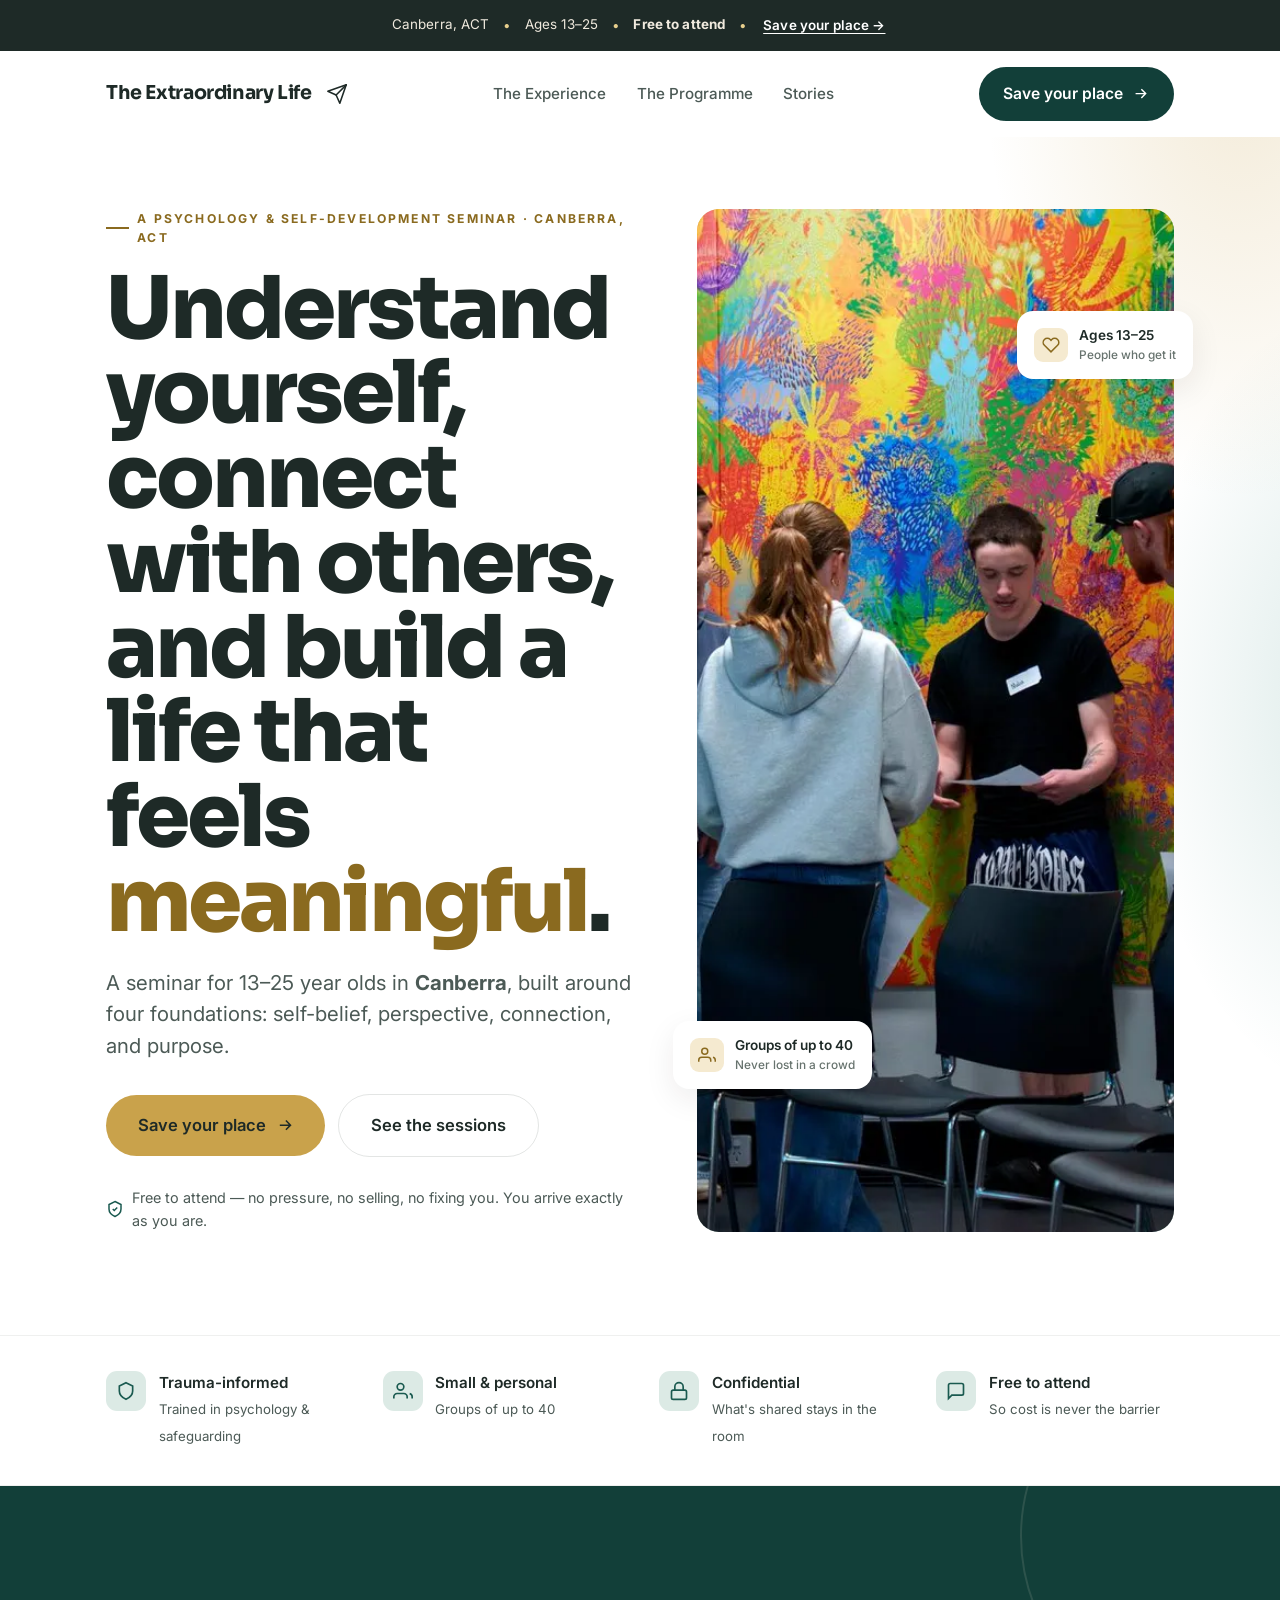
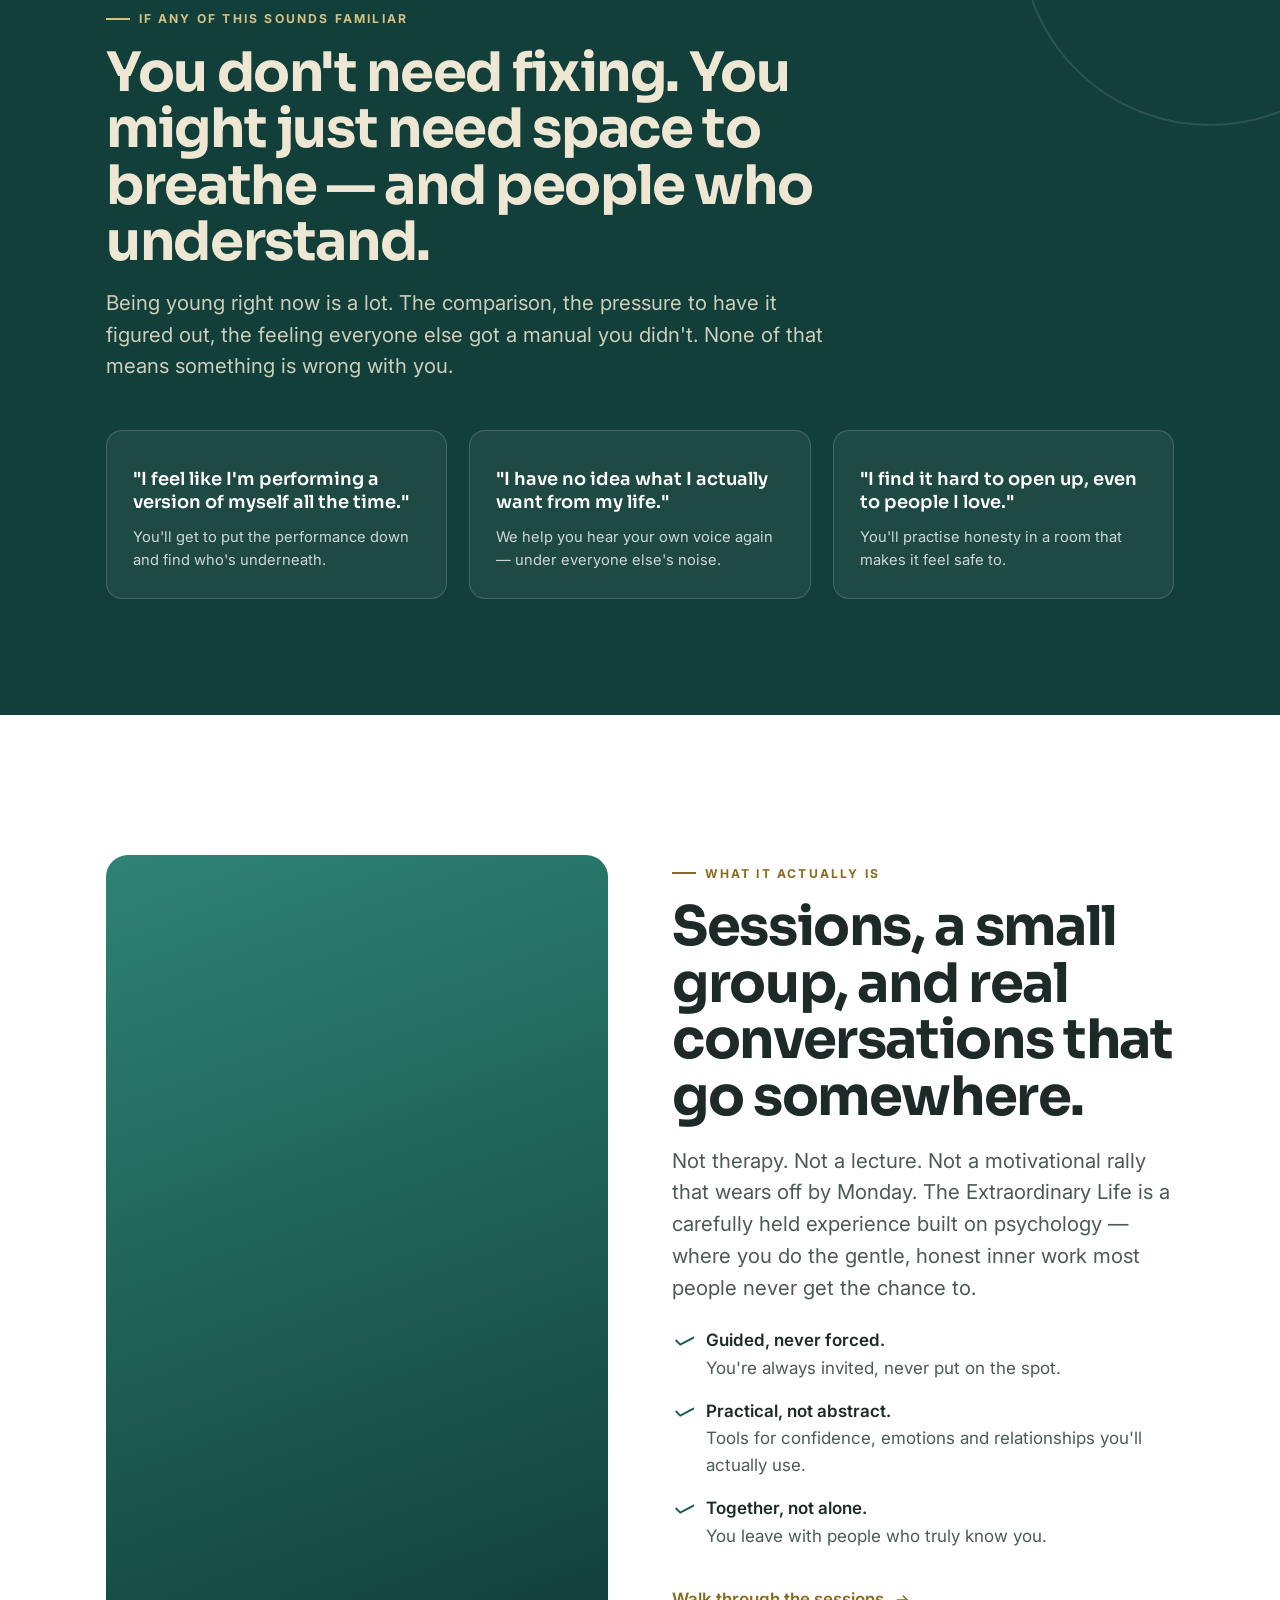
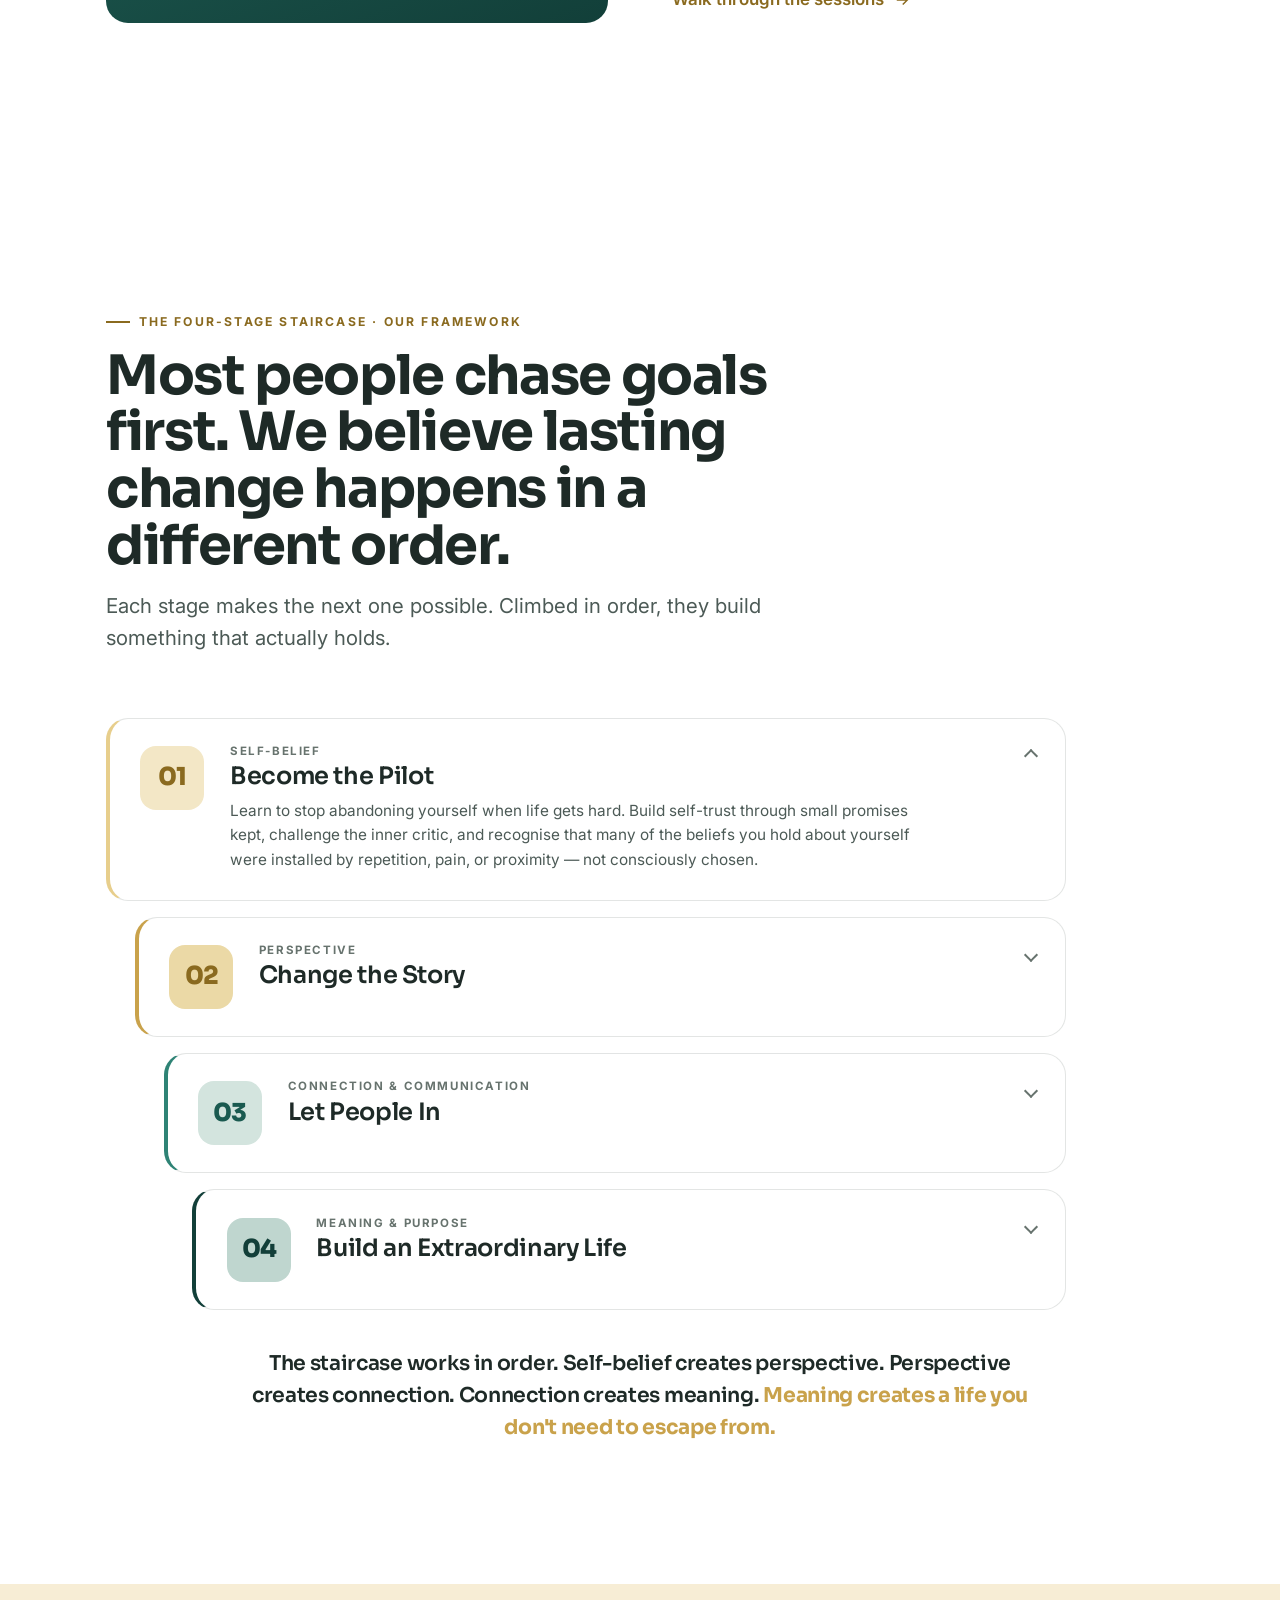
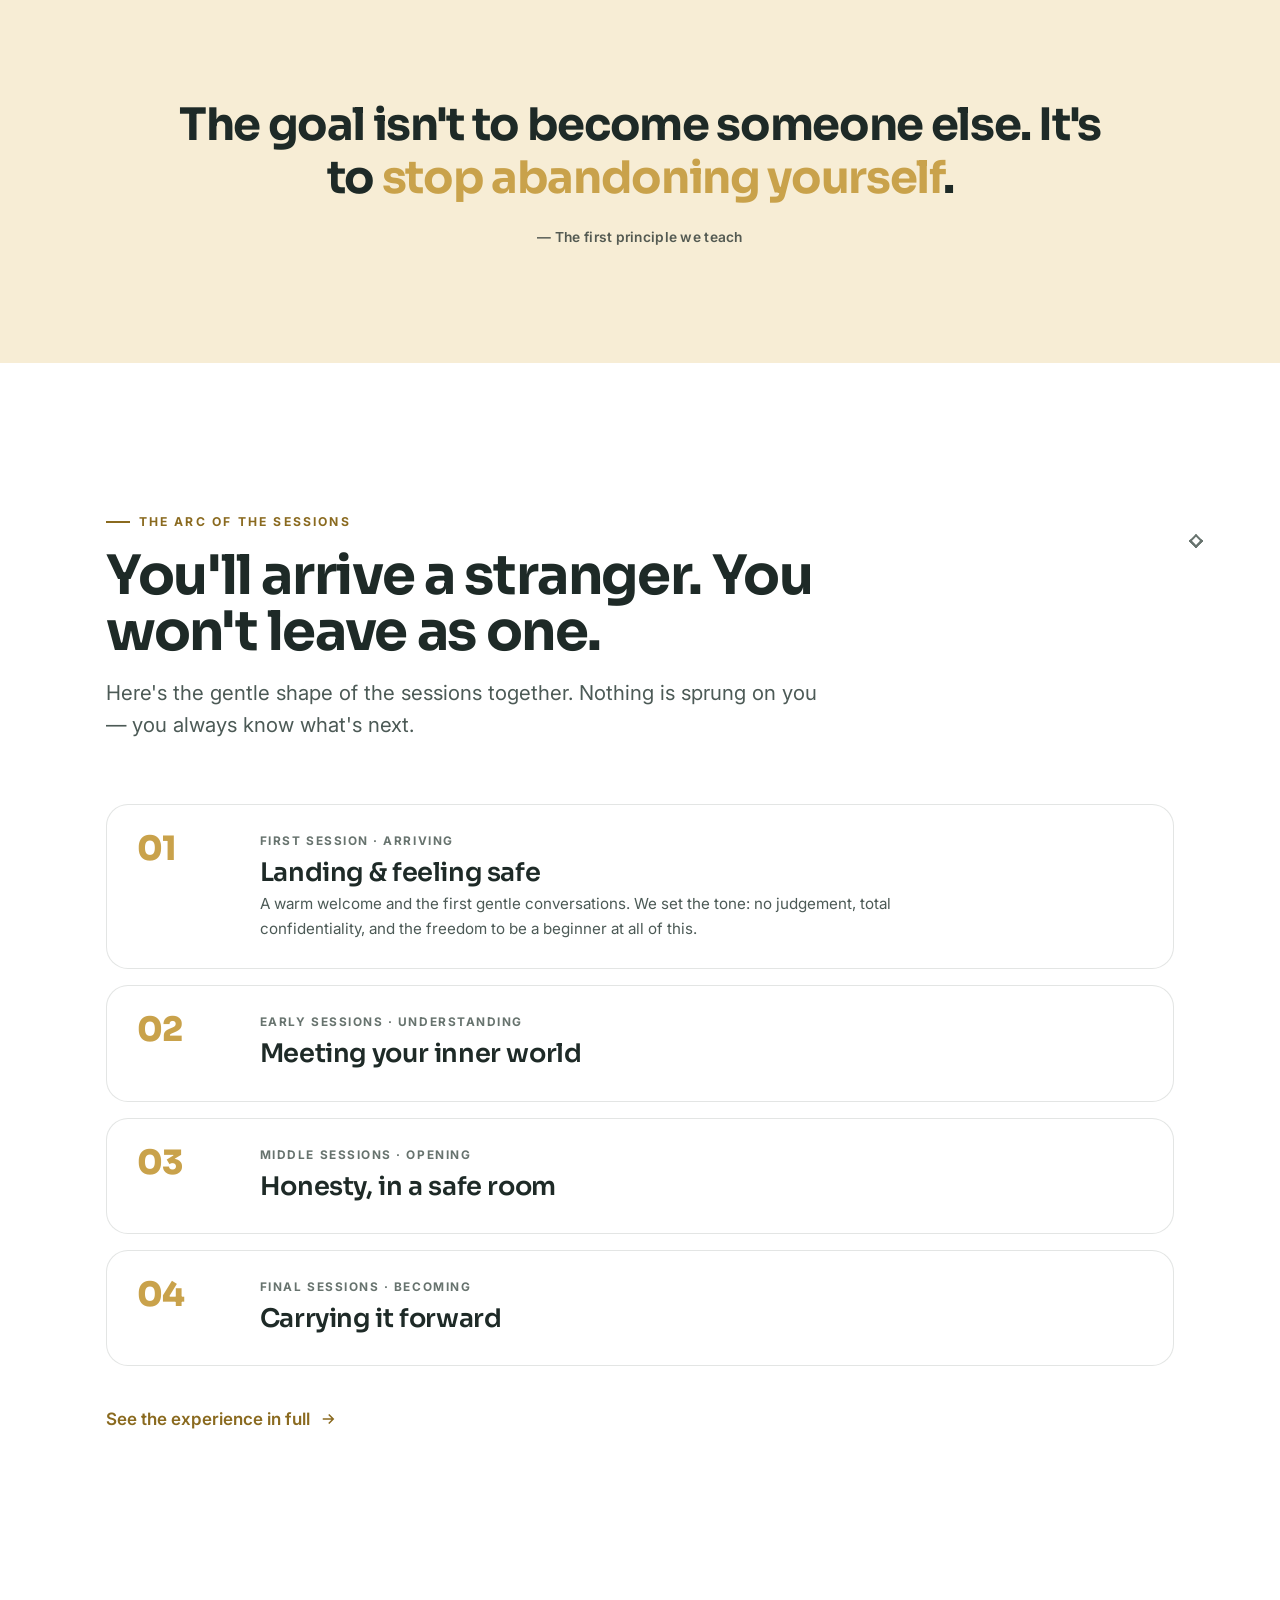
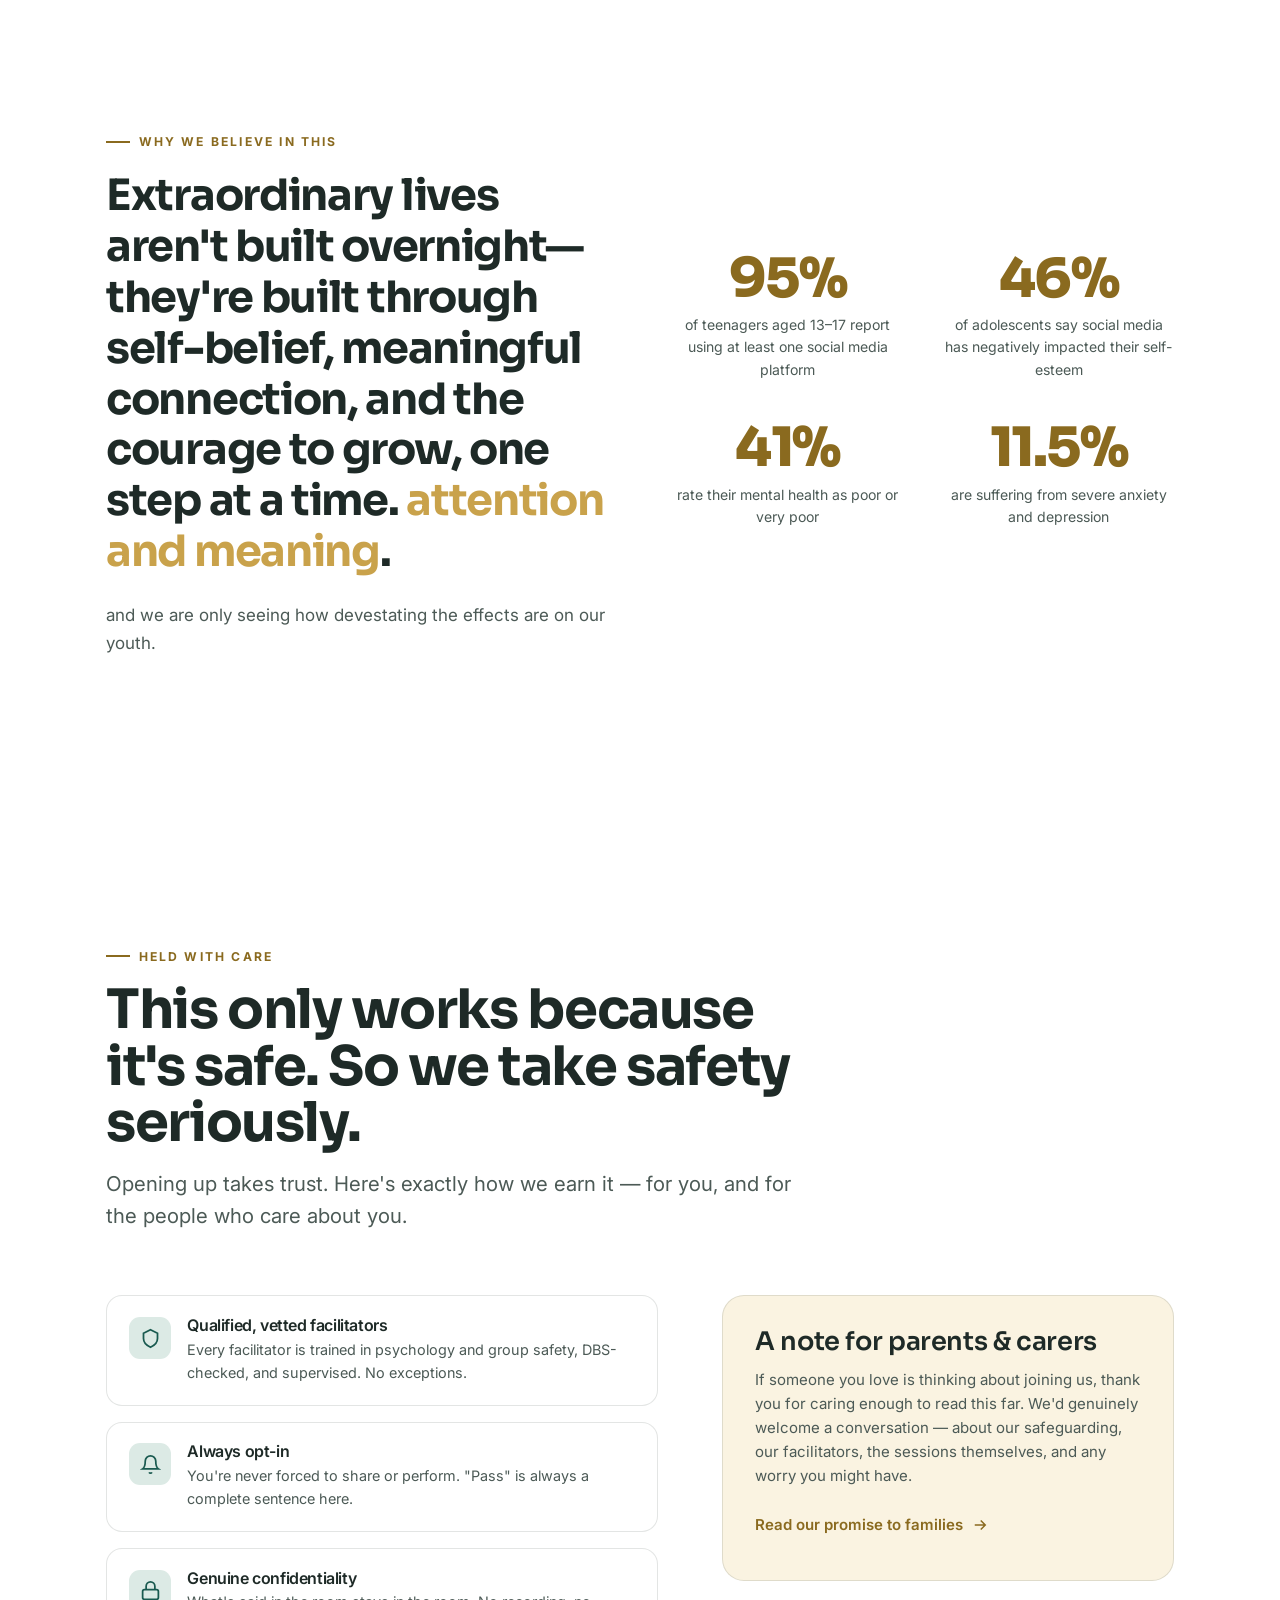
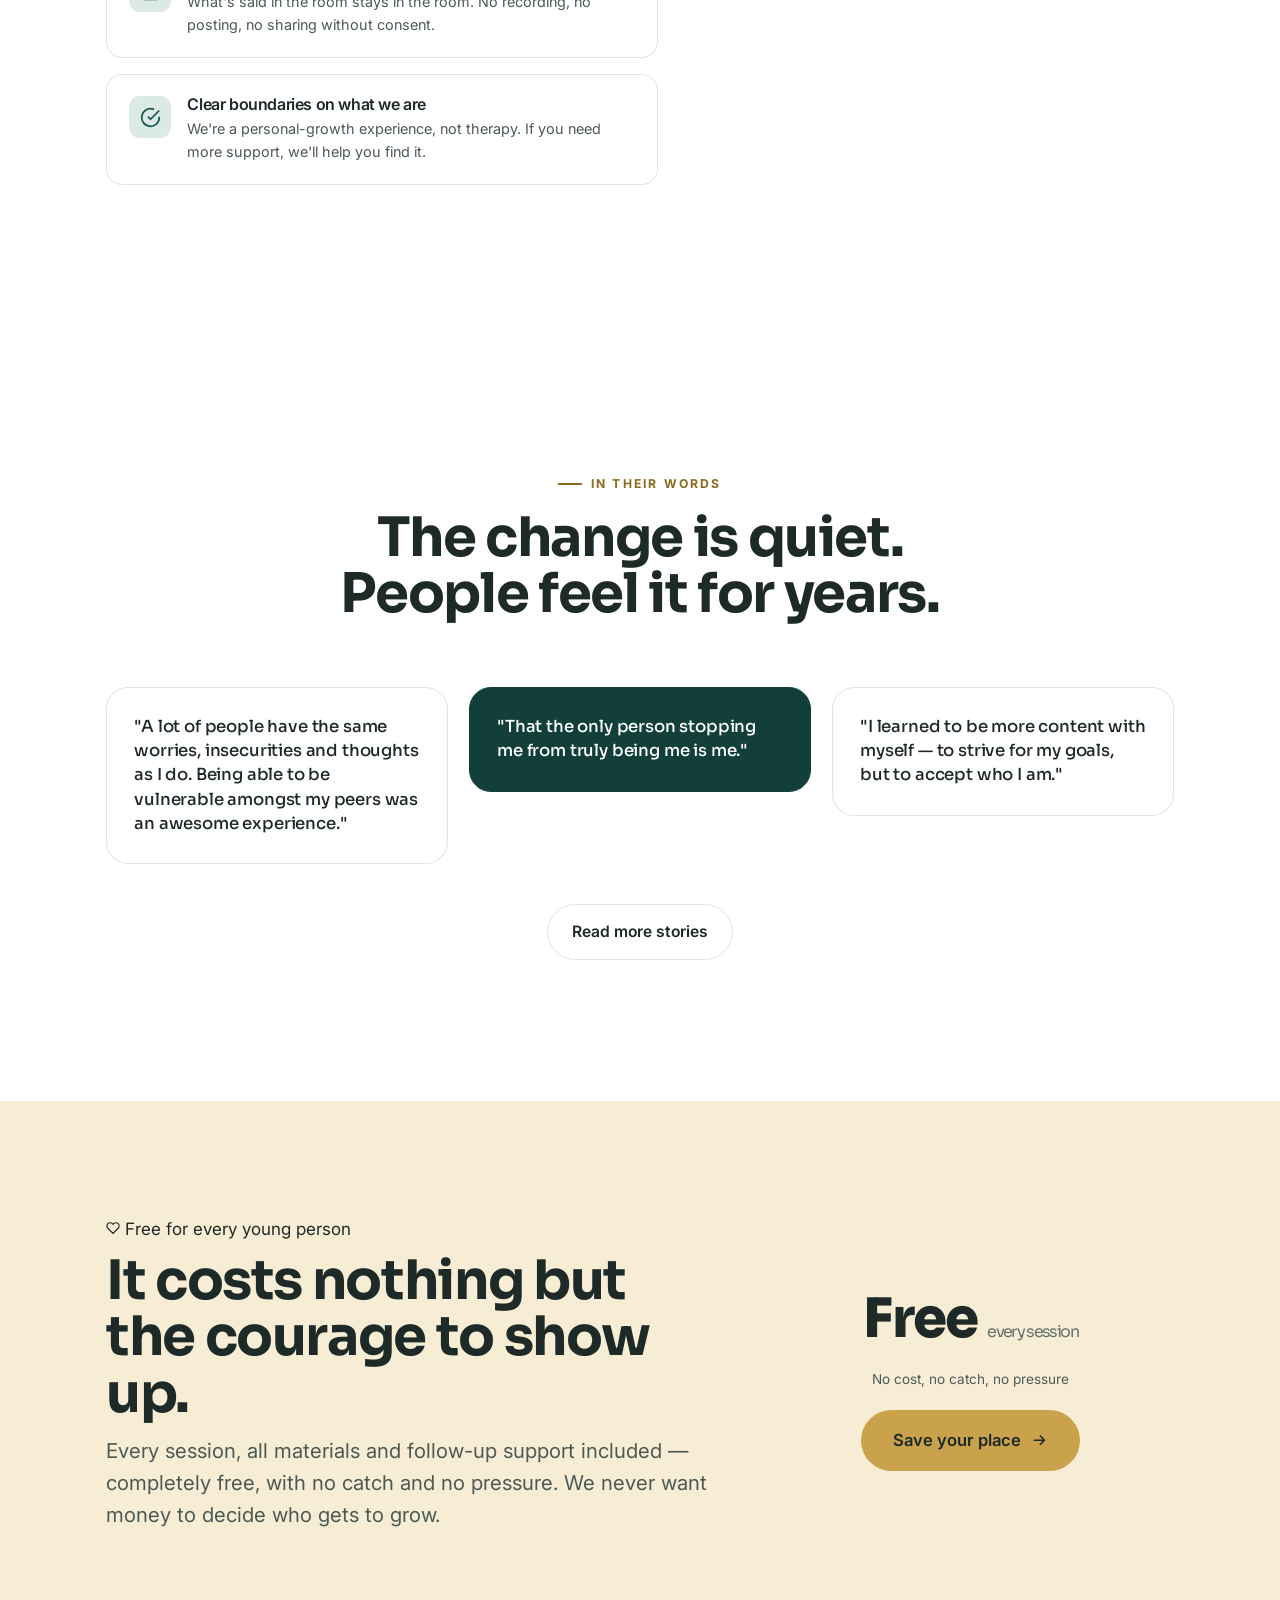
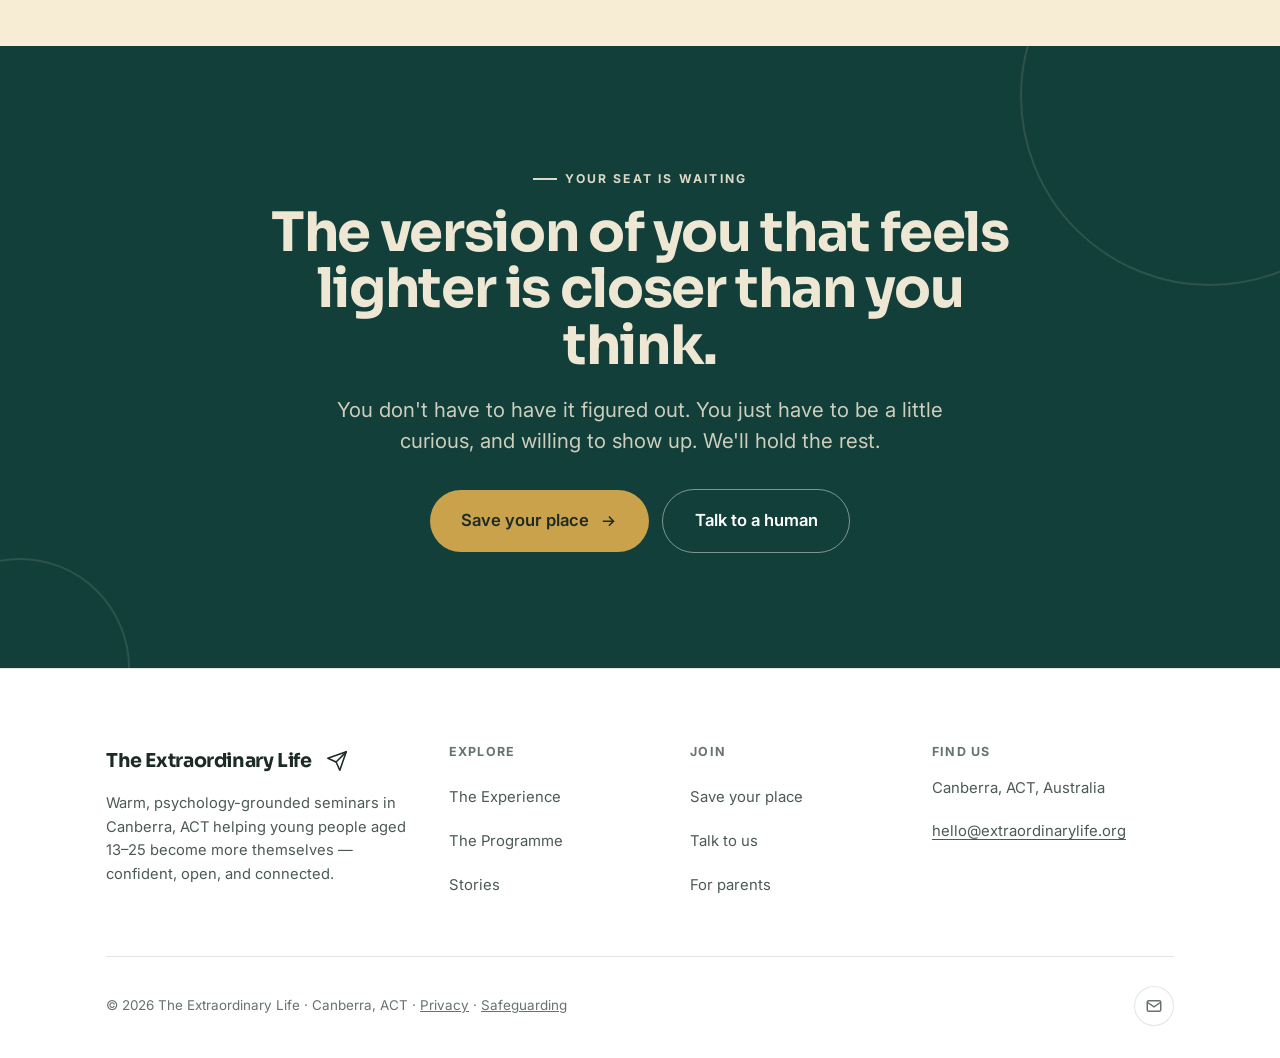
==== commit 7026f43b: "Standardise brand name to "The Extraordinary Life" Use the one-word spelling everywhere: page titles" ====
--- a/index.html
+++ b/index.html
@@ -3,7 +3,7 @@
 <head>
   <meta charset="UTF-8" />
   <meta name="viewport" content="width=device-width, initial-scale=1.0" />
-  <title>The Extra Ordinary Life — Youth Personal Development, Canberra</title>
+  <title>The Extraordinary Life — Youth Personal Development, Canberra</title>
   <meta name="description" content="A psychology-grounded personal development seminar for 13–25 year olds in Canberra, ACT. Build self-belief, perspective, connection and purpose. Free to attend." />
   <link rel="canonical" href="https://theextraordinary.life/" />
   <meta name="robots" content="index, follow, max-image-preview:large" />
@@ -13,19 +13,19 @@
 
   <!-- Open Graph -->
   <meta property="og:type" content="website" />
-  <meta property="og:site_name" content="The Extra Ordinary Life" />
+  <meta property="og:site_name" content="The Extraordinary Life" />
   <meta property="og:locale" content="en_AU" />
   <meta property="og:url" content="https://theextraordinary.life/" />
-  <meta property="og:title" content="The Extra Ordinary Life — Youth Personal Development, Canberra" />
+  <meta property="og:title" content="The Extraordinary Life — Youth Personal Development, Canberra" />
   <meta property="og:description" content="A psychology-grounded personal development seminar for 13–25 year olds in Canberra, ACT. Build self-belief, perspective, connection and purpose. Free to attend." />
   <meta property="og:image" content="https://theextraordinary.life/assets/img/og-cover.jpg" />
   <meta property="og:image:width" content="1200" />
   <meta property="og:image:height" content="630" />
-  <meta property="og:image:alt" content="Young people in conversation at a The Extra Ordinary Life session in Canberra" />
+  <meta property="og:image:alt" content="Young people in conversation at a The Extraordinary Life session in Canberra" />
 
   <!-- Twitter -->
   <meta name="twitter:card" content="summary_large_image" />
-  <meta name="twitter:title" content="The Extra Ordinary Life — Youth Personal Development, Canberra" />
+  <meta name="twitter:title" content="The Extraordinary Life — Youth Personal Development, Canberra" />
   <meta name="twitter:description" content="A psychology-grounded personal development seminar for 13–25 year olds in Canberra, ACT. Build self-belief, perspective, connection and purpose. Free to attend." />
   <meta name="twitter:image" content="https://theextraordinary.life/assets/img/og-cover.jpg" />
   <link rel="preconnect" href="https://fonts.googleapis.com" />
@@ -42,7 +42,7 @@
         "@type": "WebSite",
         "@id": "https://theextraordinary.life/#website",
         "url": "https://theextraordinary.life/",
-        "name": "The Extra Ordinary Life",
+        "name": "The Extraordinary Life",
         "inLanguage": "en-AU",
         "publisher": {
           "@id": "https://theextraordinary.life/#organization"
@@ -54,7 +54,7 @@
           "EducationalOrganization"
         ],
         "@id": "https://theextraordinary.life/#organization",
-        "name": "The Extra Ordinary Life",
+        "name": "The Extraordinary Life",
         "url": "https://theextraordinary.life/",
         "email": "hello@extraordinarylife.org",
         "image": "https://theextraordinary.life/assets/img/og-cover.jpg",
@@ -97,7 +97,7 @@
       {
         "@type": "Course",
         "@id": "https://theextraordinary.life/#course",
-        "name": "The Extra Ordinary Life — Four-Stage Staircase Seminar",
+        "name": "The Extraordinary Life — Four-Stage Staircase Seminar",
         "description": "A psychology-grounded seminar series for 13–25 year olds in Canberra, built around four foundations: self-belief, perspective, connection and purpose.",
         "provider": {
           "@id": "https://theextraordinary.life/#organization"
@@ -158,8 +158,8 @@
   <!-- Header -->
   <header class="site-header">
     <div class="wrap nav">
-      <a href="index.html" class="brand" aria-label="The Extra Ordinary Life home">
-        The Extra Ordinary&nbsp;Life<svg class="plane" viewBox="0 0 24 24" fill="none" stroke="currentColor" stroke-width="1.7" stroke-linecap="round" stroke-linejoin="round" aria-hidden="true"><path d="M22 2 11 13"/><path d="M22 2l-7 20-4-9-9-4 20-7z"/></svg>
+      <a href="index.html" class="brand" aria-label="The Extraordinary Life home">
+        The Extraordinary&nbsp;Life<svg class="plane" viewBox="0 0 24 24" fill="none" stroke="currentColor" stroke-width="1.7" stroke-linecap="round" stroke-linejoin="round" aria-hidden="true"><path d="M22 2 11 13"/><path d="M22 2l-7 20-4-9-9-4 20-7z"/></svg>
       </a>
       <nav class="nav-links" aria-label="Primary">
         <a href="the-experience.html">The Experience</a>
@@ -270,7 +270,7 @@
       <div class="reveal d1">
         <span class="eyebrow">What it actually is</span>
         <h2 style="margin:1rem 0 1.2rem;">Sessions, a small group, and real conversations that go somewhere.</h2>
-        <p class="lead" style="margin-bottom:1.5rem;">Not therapy. Not a lecture. Not a motivational rally that wears off by Monday. The Extra Ordinary Life is a carefully held experience built on psychology — where you do the gentle, honest inner work most people never get the chance to.</p>
+        <p class="lead" style="margin-bottom:1.5rem;">Not therapy. Not a lecture. Not a motivational rally that wears off by Monday. The Extraordinary Life is a carefully held experience built on psychology — where you do the gentle, honest inner work most people never get the chance to.</p>
         <ul class="check-list">
           <li><svg viewBox="0 0 24 24" fill="none" stroke="currentColor" stroke-width="2"><path d="M30 6L9 17l-5-5"/></svg><span><strong>Guided, never forced.</strong> You're always invited, never put on the spot.</span></li>
           <li><svg viewBox="0 0 24 24" fill="none" stroke="currentColor" stroke-width="2"><path d="M30 6L9 17l-5-5"/></svg><span><strong>Practical, not abstract.</strong> Tools for confidence, emotions and relationships you'll actually use.</span></li>
@@ -305,7 +305,7 @@
         </div>
         <div class="stair s4 reveal">
           <div class="step-num">04</div>
-          <div class="step-body"><h3><span class="tag">Meaning &amp; Purpose</span>Build an Extra Ordinary Life</h3><p>Extraordinary lives are often built through ordinary moments approached with attention and meaning. Clarify your values, identify what you stand for, and create a life that feels meaningful even when nobody is watching.</p></div>
+          <div class="step-body"><h3><span class="tag">Meaning &amp; Purpose</span>Build an Extraordinary Life</h3><p>Extraordinary lives are often built through ordinary moments approached with attention and meaning. Clarify your values, identify what you stand for, and create a life that feels meaningful even when nobody is watching.</p></div>
         </div>
       </div>
       <p class="stairs-logic reveal">The staircase works in order. Self-belief creates perspective. Perspective creates connection. Connection creates meaning. <span class="arrow">Meaning creates a life you don't need to escape from.</span></p>
@@ -451,8 +451,8 @@
     <div class="wrap">
       <div class="footer-top">
         <div class="footer-brand">
-          <a href="index.html" class="brand" aria-label="The Extra Ordinary Life home">
-            The Extra Ordinary&nbsp;Life<svg class="plane" viewBox="0 0 24 24" fill="none" stroke="currentColor" stroke-width="1.7" stroke-linecap="round" stroke-linejoin="round" aria-hidden="true"><path d="M22 2 11 13"/><path d="M22 2l-7 20-4-9-9-4 20-7z"/></svg>
+          <a href="index.html" class="brand" aria-label="The Extraordinary Life home">
+            The Extraordinary&nbsp;Life<svg class="plane" viewBox="0 0 24 24" fill="none" stroke="currentColor" stroke-width="1.7" stroke-linecap="round" stroke-linejoin="round" aria-hidden="true"><path d="M22 2 11 13"/><path d="M22 2l-7 20-4-9-9-4 20-7z"/></svg>
           </a>
           <p>Warm, psychology-grounded seminars in Canberra, ACT helping young people aged 13–25 become more themselves — confident, open, and connected.</p>
         </div>
@@ -466,8 +466,8 @@
         </div>
       </div>
       <div class="footer-bottom">
-        <span>© <span data-year>2026</span> The Extra Ordinary Life · Canberra, ACT · <a href="privacy.html" style="text-decoration:underline;">Privacy</a> · <a href="safeguarding.html" style="text-decoration:underline;">Safeguarding</a></span>
-        <div class="socials"><a href="mailto:hello@extraordinarylife.org" aria-label="Email The Extra Ordinary Life"><svg viewBox="0 0 24 24" fill="none" stroke="currentColor" stroke-width="2"><rect x="3" y="5" width="18" height="14" rx="2"/><path d="M3 7l9 6 9-6"/></svg></a></div>
+        <span>© <span data-year>2026</span> The Extraordinary Life · Canberra, ACT · <a href="privacy.html" style="text-decoration:underline;">Privacy</a> · <a href="safeguarding.html" style="text-decoration:underline;">Safeguarding</a></span>
+        <div class="socials"><a href="mailto:hello@extraordinarylife.org" aria-label="Email The Extraordinary Life"><svg viewBox="0 0 24 24" fill="none" stroke="currentColor" stroke-width="2"><rect x="3" y="5" width="18" height="14" rx="2"/><path d="M3 7l9 6 9-6"/></svg></a></div>
       </div>
     </div>
   </footer>
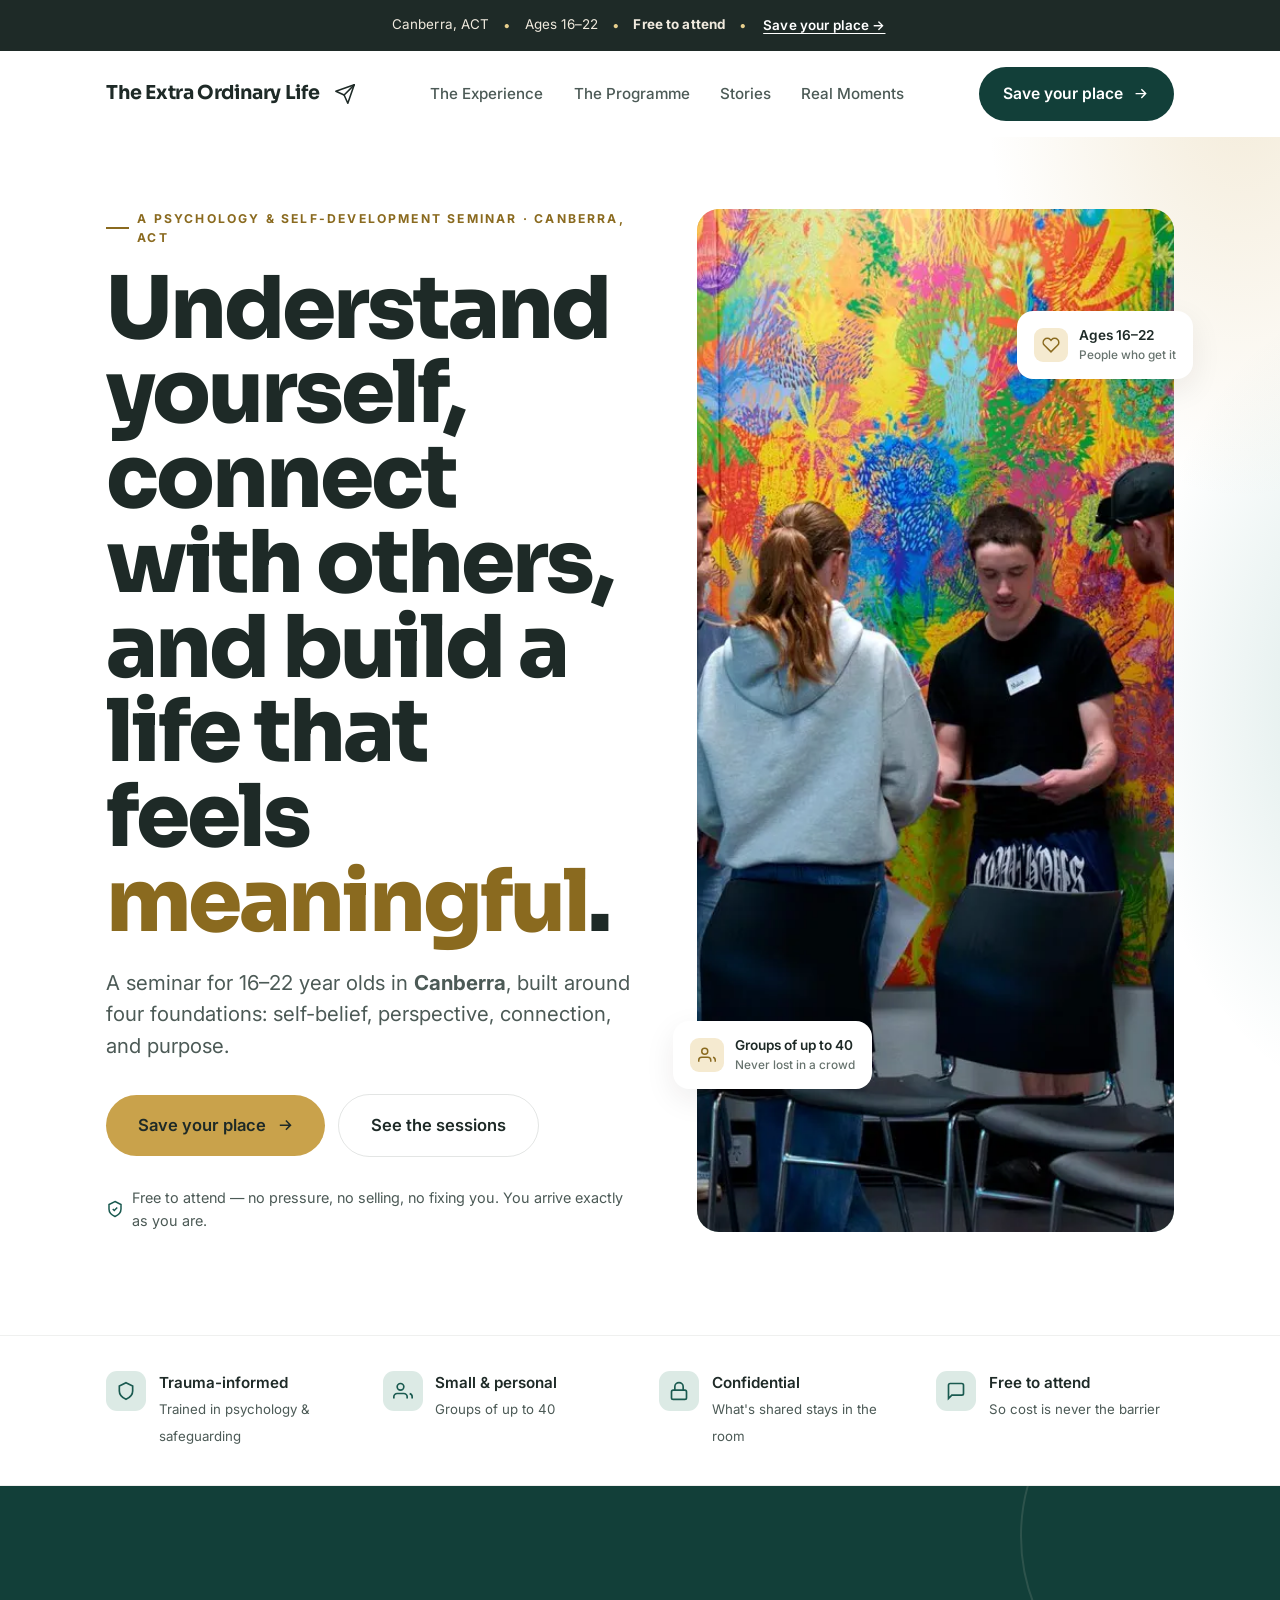
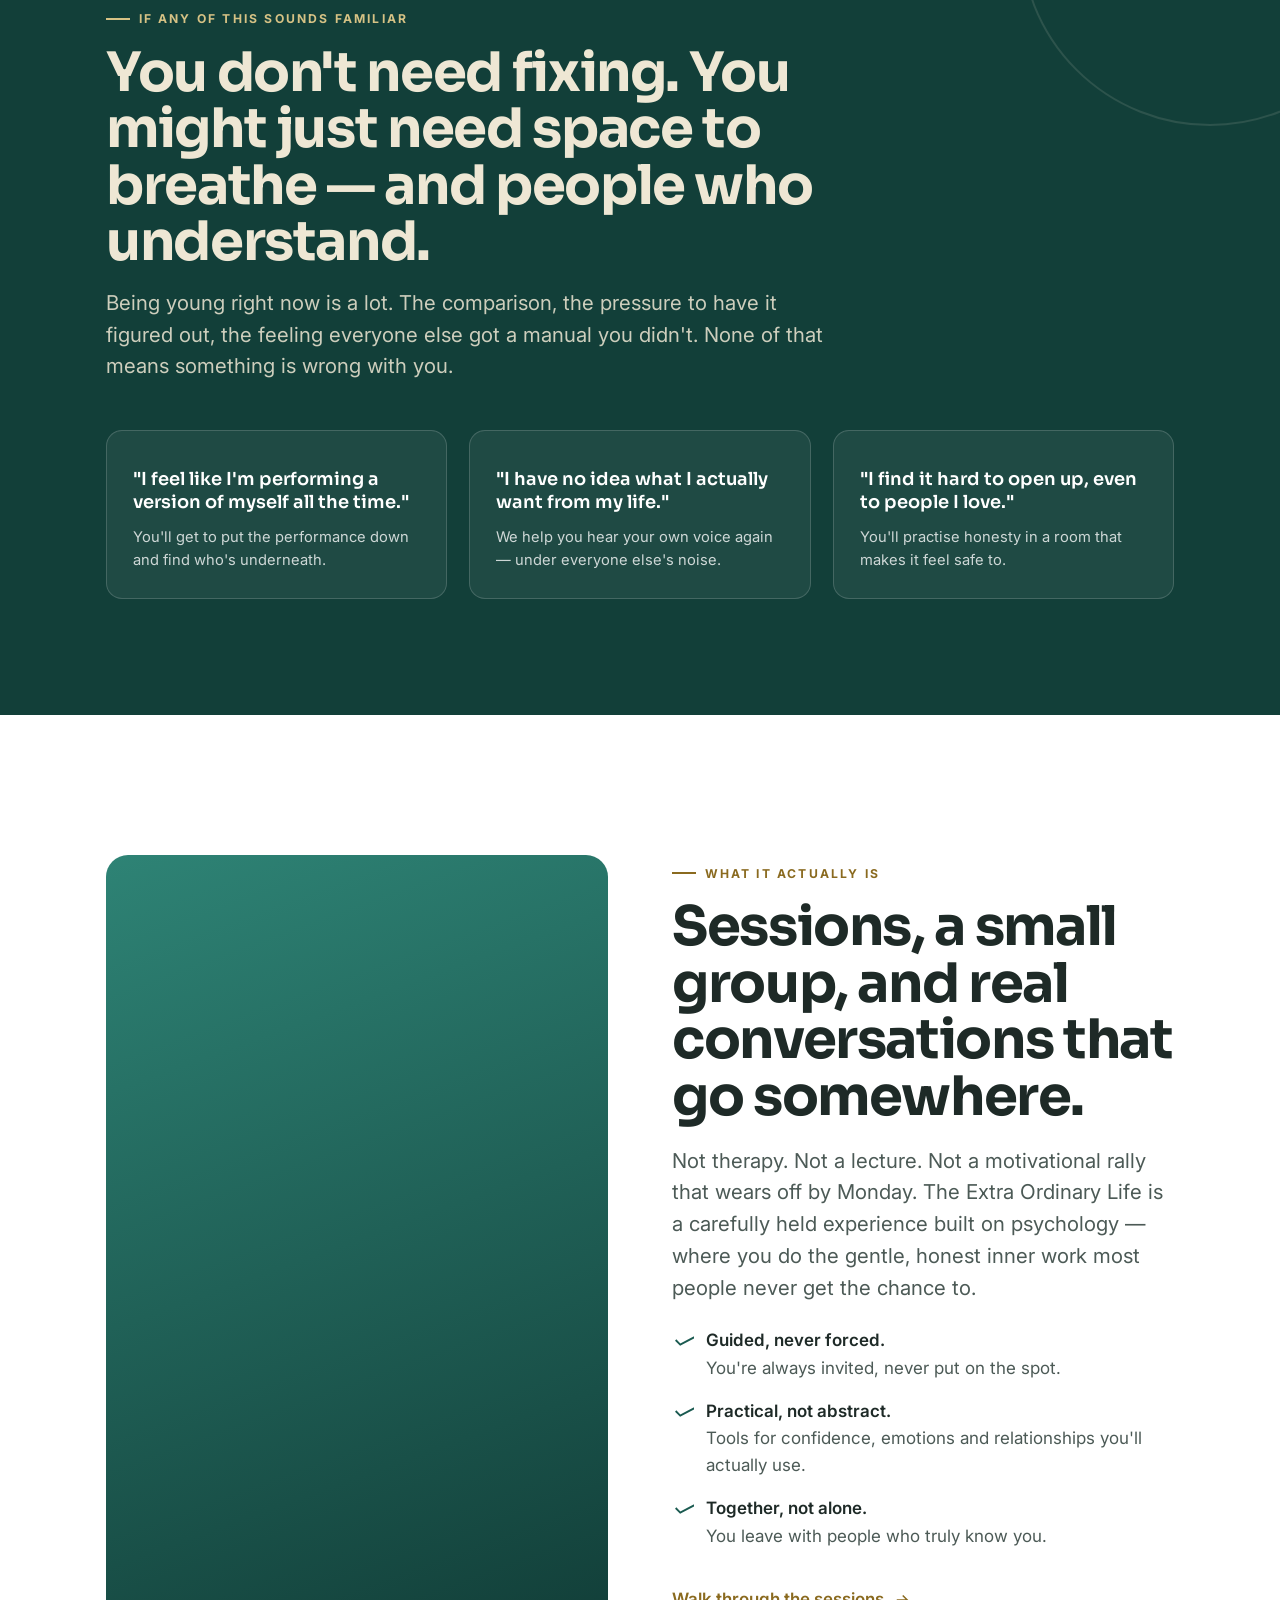
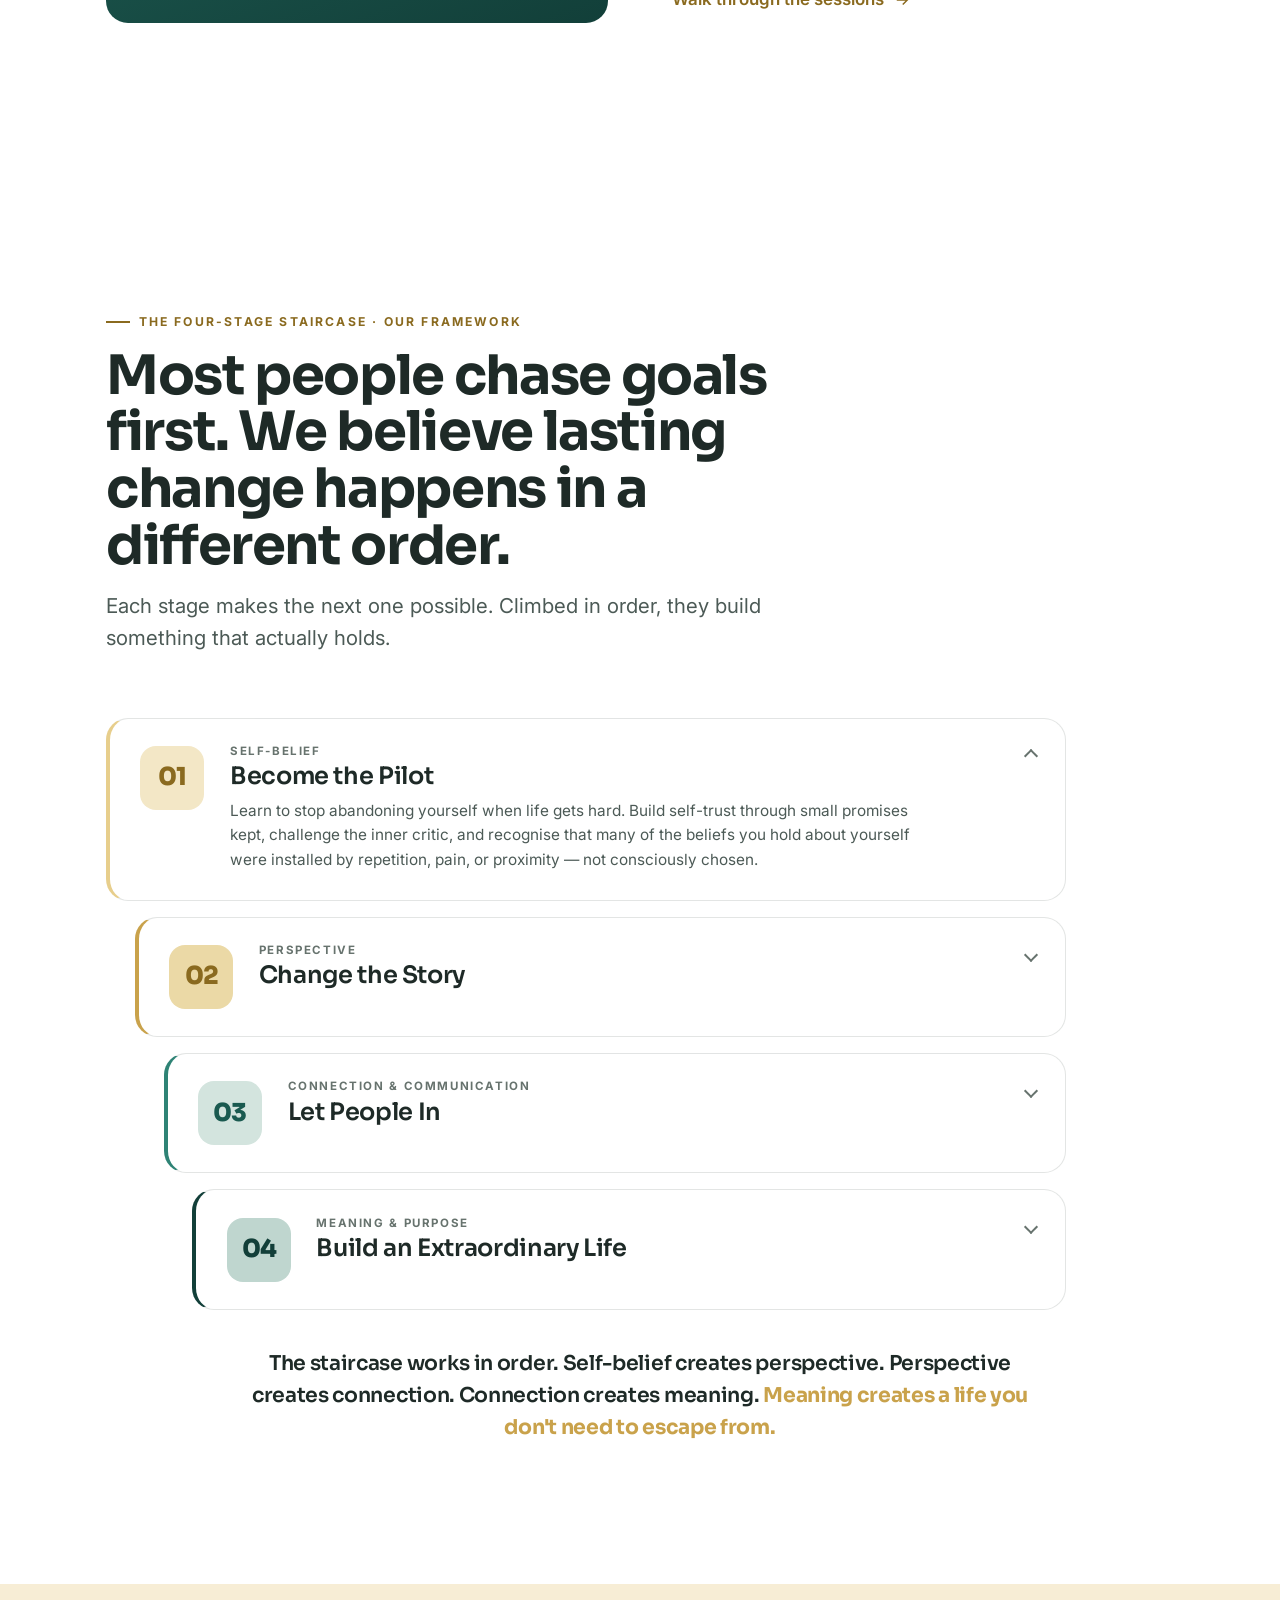
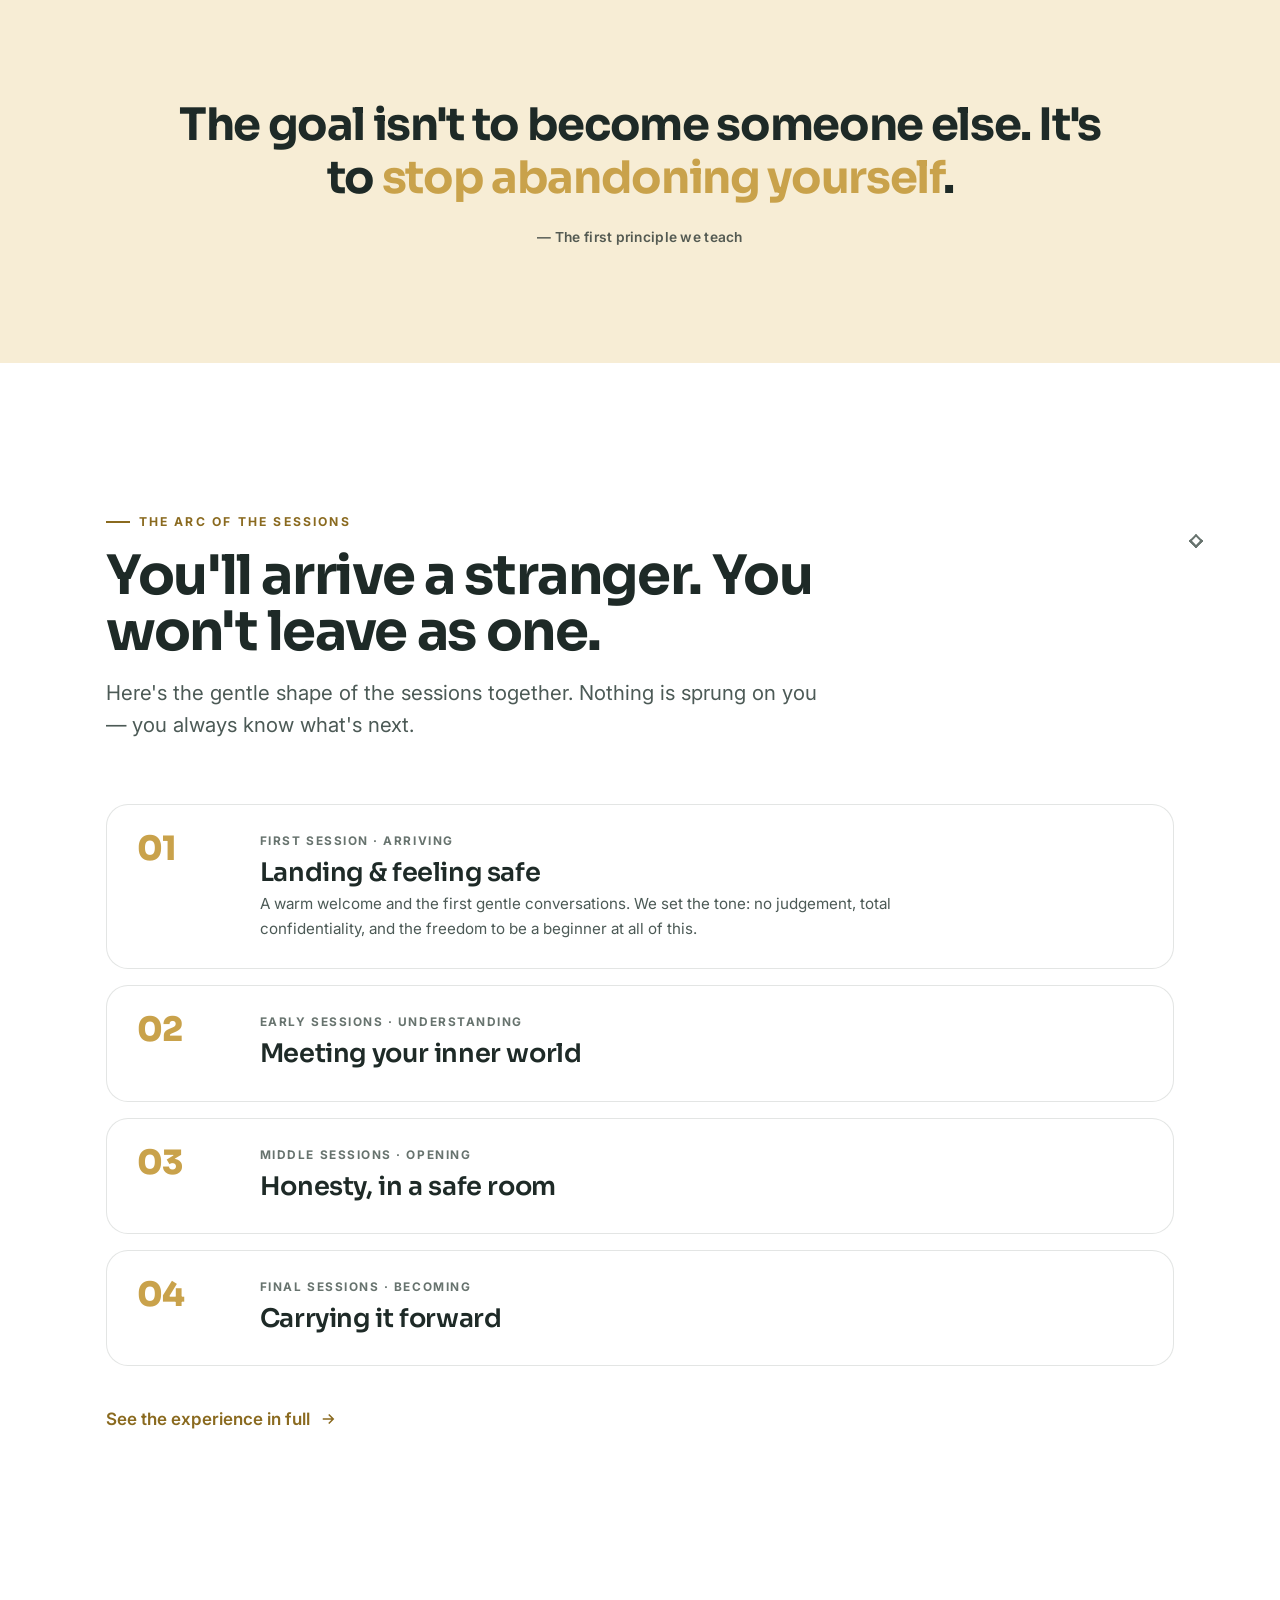
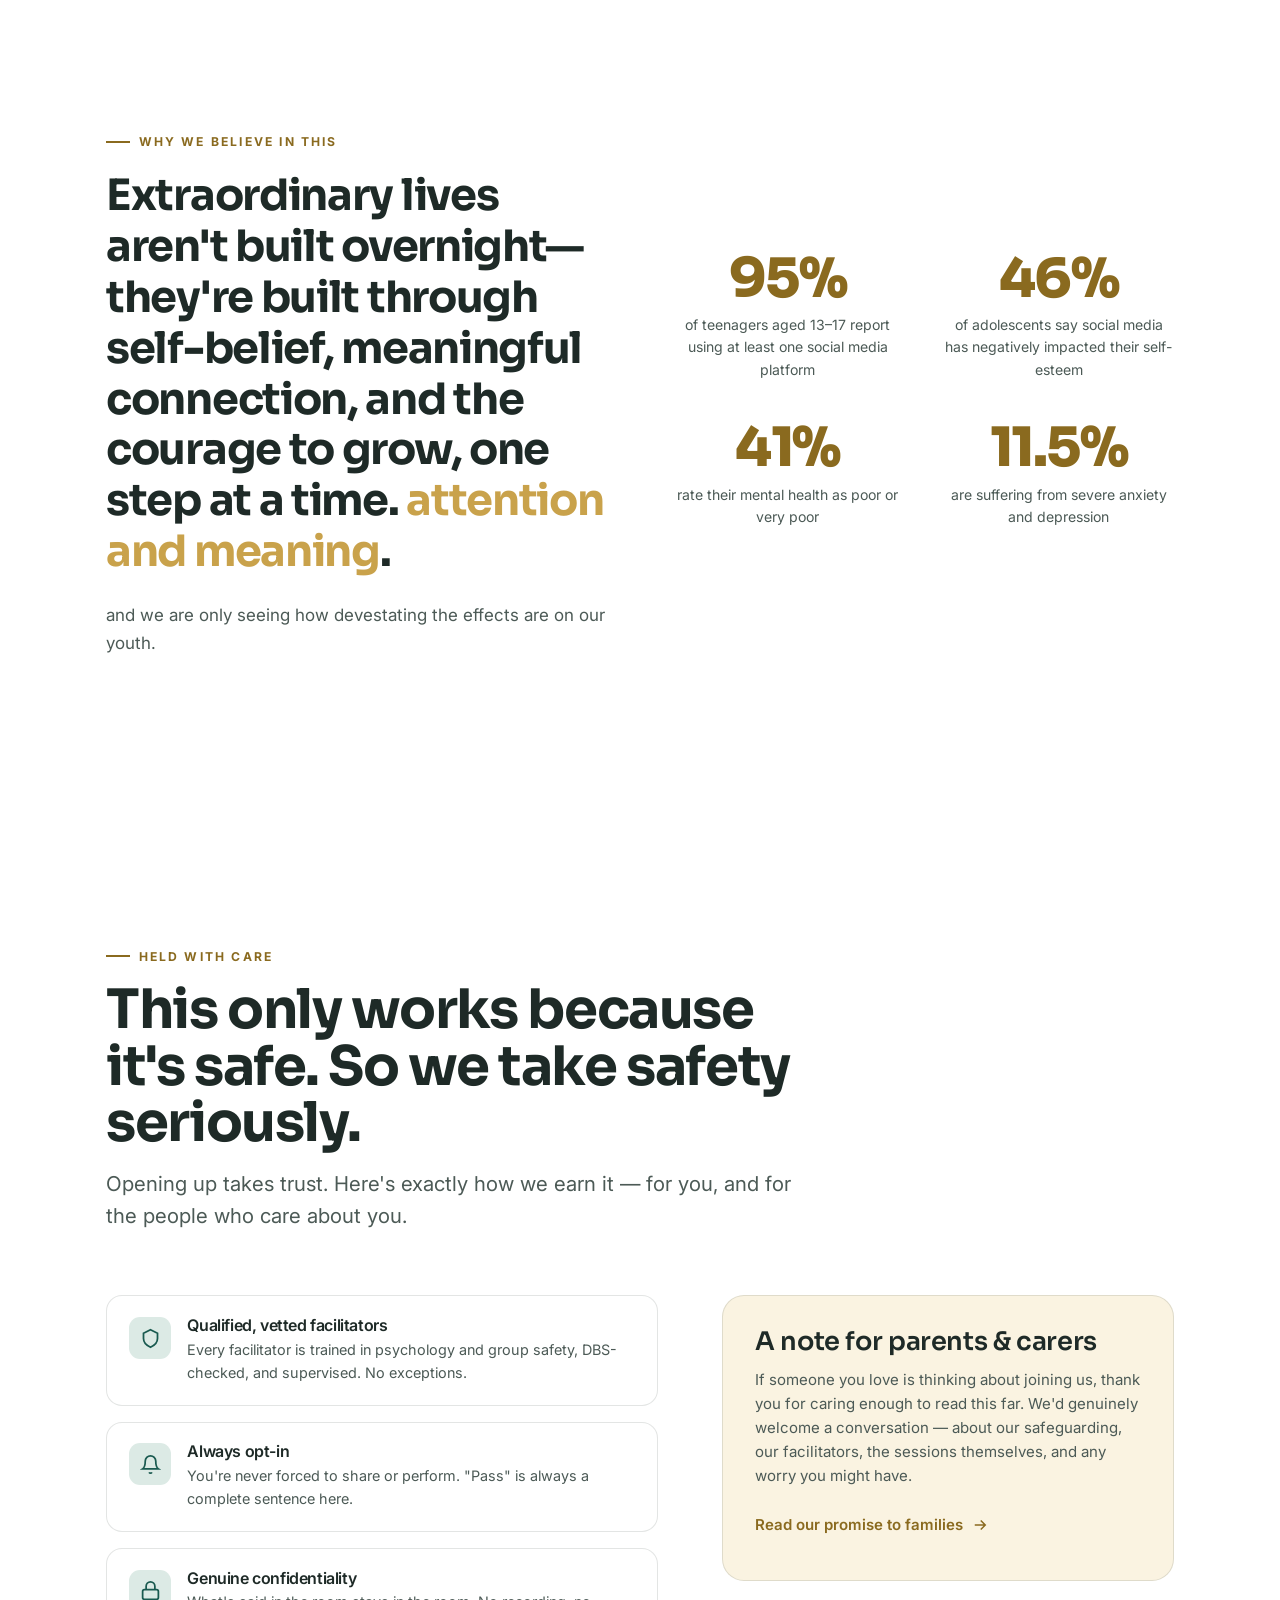
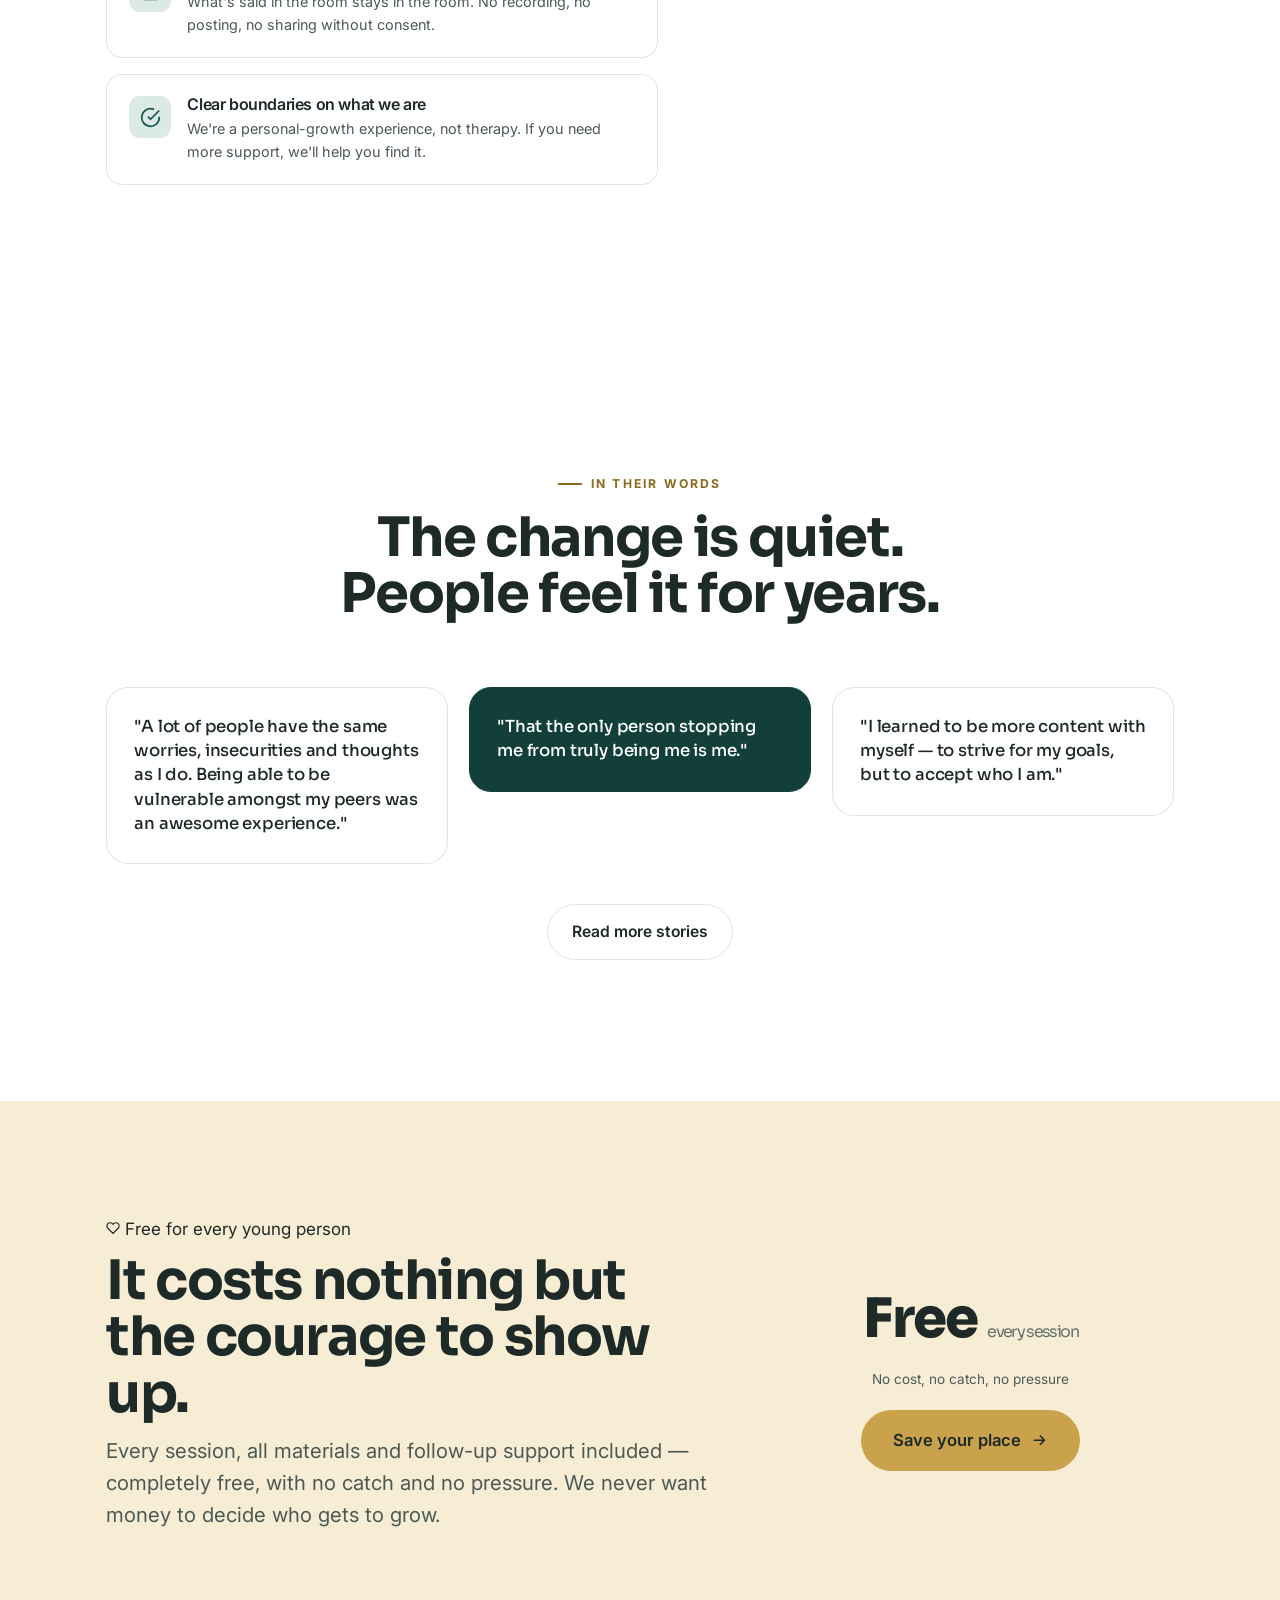
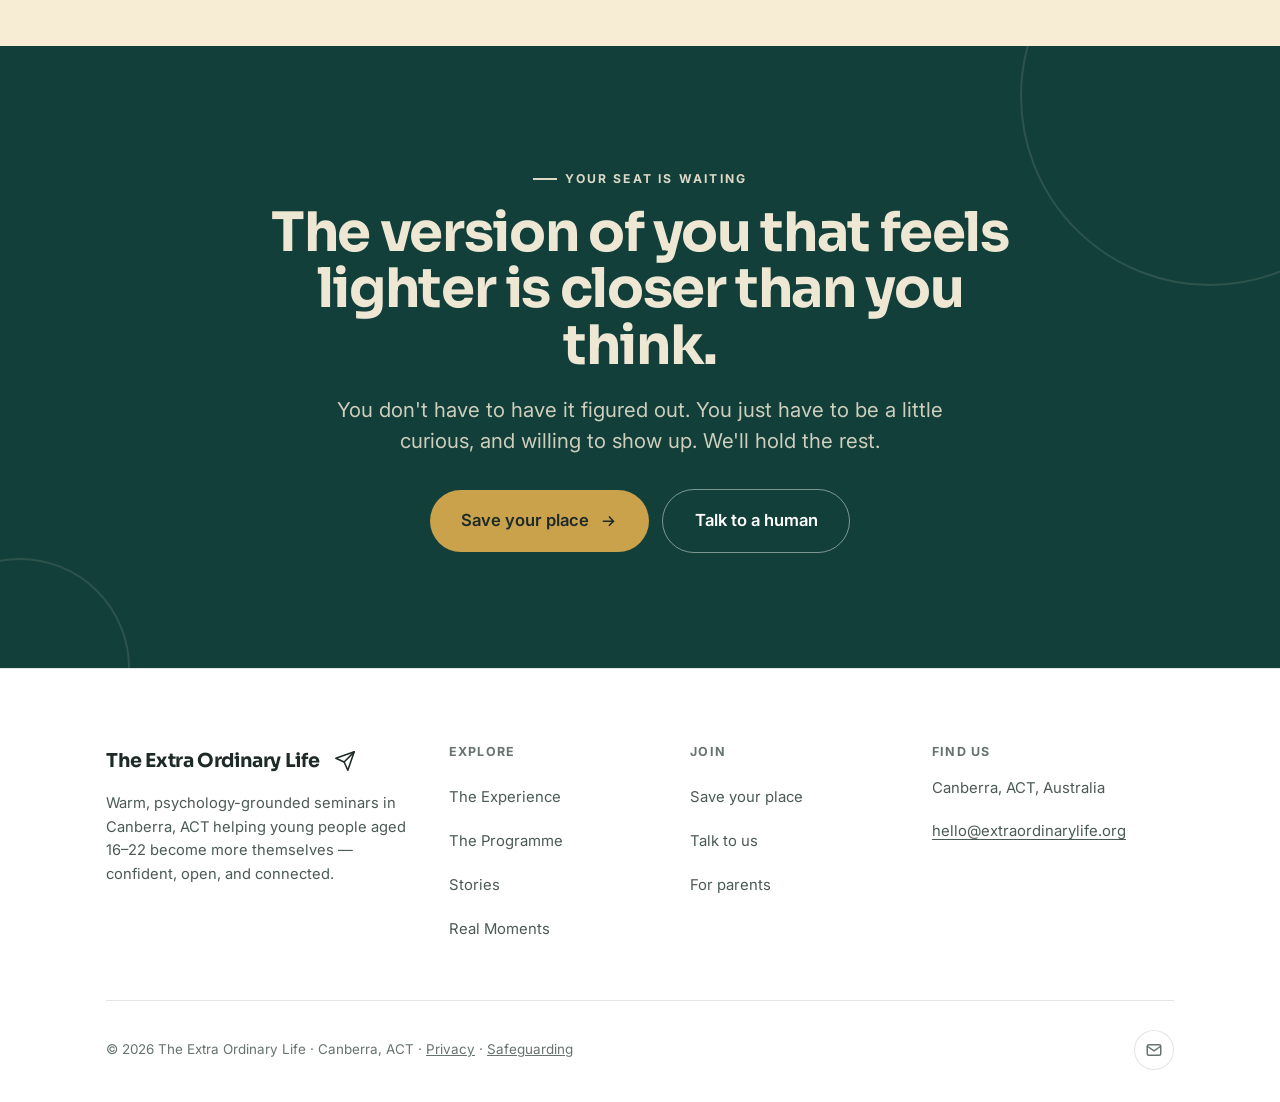
==== commit 3ada63a5: "Add Real Moments gallery; brand back to two words; ages 16-22 Brand: revert to "The Extra Ordinary L" ====
--- a/index.html
+++ b/index.html
@@ -3,8 +3,8 @@
 <head>
   <meta charset="UTF-8" />
   <meta name="viewport" content="width=device-width, initial-scale=1.0" />
-  <title>The Extraordinary Life — Youth Personal Development, Canberra</title>
-  <meta name="description" content="A psychology-grounded personal development seminar for 13–25 year olds in Canberra, ACT. Build self-belief, perspective, connection and purpose. Free to attend." />
+  <title>The Extra Ordinary Life — Youth Personal Development, Canberra</title>
+  <meta name="description" content="A psychology-grounded personal development seminar for 16–22 year olds in Canberra, ACT. Build self-belief, perspective, connection and purpose. Free to attend." />
   <link rel="canonical" href="https://theextraordinary.life/" />
   <meta name="robots" content="index, follow, max-image-preview:large" />
   <meta name="theme-color" content="#1E2A27" />
@@ -13,20 +13,20 @@
 
   <!-- Open Graph -->
   <meta property="og:type" content="website" />
-  <meta property="og:site_name" content="The Extraordinary Life" />
+  <meta property="og:site_name" content="The Extra Ordinary Life" />
   <meta property="og:locale" content="en_AU" />
   <meta property="og:url" content="https://theextraordinary.life/" />
-  <meta property="og:title" content="The Extraordinary Life — Youth Personal Development, Canberra" />
-  <meta property="og:description" content="A psychology-grounded personal development seminar for 13–25 year olds in Canberra, ACT. Build self-belief, perspective, connection and purpose. Free to attend." />
+  <meta property="og:title" content="The Extra Ordinary Life — Youth Personal Development, Canberra" />
+  <meta property="og:description" content="A psychology-grounded personal development seminar for 16–22 year olds in Canberra, ACT. Build self-belief, perspective, connection and purpose. Free to attend." />
   <meta property="og:image" content="https://theextraordinary.life/assets/img/og-cover.jpg" />
   <meta property="og:image:width" content="1200" />
   <meta property="og:image:height" content="630" />
-  <meta property="og:image:alt" content="Young people in conversation at a The Extraordinary Life session in Canberra" />
+  <meta property="og:image:alt" content="Young people in conversation at a The Extra Ordinary Life session in Canberra" />
 
   <!-- Twitter -->
   <meta name="twitter:card" content="summary_large_image" />
-  <meta name="twitter:title" content="The Extraordinary Life — Youth Personal Development, Canberra" />
-  <meta name="twitter:description" content="A psychology-grounded personal development seminar for 13–25 year olds in Canberra, ACT. Build self-belief, perspective, connection and purpose. Free to attend." />
+  <meta name="twitter:title" content="The Extra Ordinary Life — Youth Personal Development, Canberra" />
+  <meta name="twitter:description" content="A psychology-grounded personal development seminar for 16–22 year olds in Canberra, ACT. Build self-belief, perspective, connection and purpose. Free to attend." />
   <meta name="twitter:image" content="https://theextraordinary.life/assets/img/og-cover.jpg" />
   <link rel="preconnect" href="https://fonts.googleapis.com" />
   <link rel="preconnect" href="https://fonts.gstatic.com" crossorigin />
@@ -42,7 +42,7 @@
         "@type": "WebSite",
         "@id": "https://theextraordinary.life/#website",
         "url": "https://theextraordinary.life/",
-        "name": "The Extraordinary Life",
+        "name": "The Extra Ordinary Life",
         "inLanguage": "en-AU",
         "publisher": {
           "@id": "https://theextraordinary.life/#organization"
@@ -54,12 +54,12 @@
           "EducationalOrganization"
         ],
         "@id": "https://theextraordinary.life/#organization",
-        "name": "The Extraordinary Life",
+        "name": "The Extra Ordinary Life",
         "url": "https://theextraordinary.life/",
         "email": "hello@extraordinarylife.org",
         "image": "https://theextraordinary.life/assets/img/og-cover.jpg",
         "logo": "https://theextraordinary.life/assets/img/og-cover.jpg",
-        "description": "Psychology-grounded self-development seminars for 13–25 year olds in Canberra, ACT — building self-belief, perspective, connection and purpose.",
+        "description": "Psychology-grounded self-development seminars for 16–22 year olds in Canberra, ACT — building self-belief, perspective, connection and purpose.",
         "priceRange": "Free",
         "address": {
           "@type": "PostalAddress",
@@ -83,22 +83,22 @@
         },
         "audience": {
           "@type": "PeopleAudience",
-          "suggestedMinAge": 13,
-          "suggestedMaxAge": 25
+          "suggestedMinAge": 16,
+          "suggestedMaxAge": 22
         },
         "knowsAbout": [
           "Youth self-development",
           "Self-belief",
           "Emotional regulation",
           "Youth mental wellbeing",
-          "Personal development for teenagers"
+          "Personal development for young adults"
         ]
       },
       {
         "@type": "Course",
         "@id": "https://theextraordinary.life/#course",
-        "name": "The Extraordinary Life — Four-Stage Staircase Seminar",
-        "description": "A psychology-grounded seminar series for 13–25 year olds in Canberra, built around four foundations: self-belief, perspective, connection and purpose.",
+        "name": "The Extra Ordinary Life — Four-Stage Staircase Seminar",
+        "description": "A psychology-grounded seminar series for 16–22 year olds in Canberra, built around four foundations: self-belief, perspective, connection and purpose.",
         "provider": {
           "@id": "https://theextraordinary.life/#organization"
         },
@@ -153,18 +153,19 @@
   <a class="skip-link" href="#main">Skip to main content</a>
 
   <!-- Announcement -->
-  <div class="announce">Canberra, ACT <span class="dot">&bull;</span> Ages 13&ndash;25 <span class="dot">&bull;</span> <strong>Free to attend</strong> <span class="dot">&bull;</span> <a href="apply.html">Save your place &rarr;</a></div>
+  <div class="announce">Canberra, ACT <span class="dot">&bull;</span> Ages 16&ndash;22 <span class="dot">&bull;</span> <strong>Free to attend</strong> <span class="dot">&bull;</span> <a href="apply.html">Save your place &rarr;</a></div>
 
   <!-- Header -->
   <header class="site-header">
     <div class="wrap nav">
-      <a href="index.html" class="brand" aria-label="The Extraordinary Life home">
-        The Extraordinary&nbsp;Life<svg class="plane" viewBox="0 0 24 24" fill="none" stroke="currentColor" stroke-width="1.7" stroke-linecap="round" stroke-linejoin="round" aria-hidden="true"><path d="M22 2 11 13"/><path d="M22 2l-7 20-4-9-9-4 20-7z"/></svg>
+      <a href="index.html" class="brand" aria-label="The Extra Ordinary Life home">
+        The Extra Ordinary&nbsp;Life<svg class="plane" viewBox="0 0 24 24" fill="none" stroke="currentColor" stroke-width="1.7" stroke-linecap="round" stroke-linejoin="round" aria-hidden="true"><path d="M22 2 11 13"/><path d="M22 2l-7 20-4-9-9-4 20-7z"/></svg>
       </a>
       <nav class="nav-links" aria-label="Primary">
         <a href="the-experience.html">The Experience</a>
         <a href="the-programme.html">The Programme</a>
         <a href="stories.html">Stories</a>
+        <a href="real-moments.html">Real Moments</a>
       </nav>
       <div class="nav-cta">
         <a href="apply.html" class="btn btn-primary">Save your place
@@ -180,6 +181,7 @@
     <a href="the-experience.html">The Experience</a>
     <a href="the-programme.html">The Programme</a>
     <a href="stories.html">Stories</a>
+    <a href="real-moments.html">Real Moments</a>
     <a href="apply.html" class="btn btn-coral">Save your place</a>
   </div>
 
@@ -192,7 +194,7 @@
       <div class="hero-copy reveal">
         <span class="eyebrow">A psychology &amp; self-development seminar · Canberra, ACT</span>
         <h1 class="display">Understand yourself, connect with others, and build a life that feels <span class="accent">meaningful</span>.</h1>
-        <p class="lead" style="margin-top:1.3rem;max-width:46ch;">A seminar for 13–25 year olds in <strong>Canberra</strong>, built around four foundations: self-belief, perspective, connection, and purpose.</p>
+        <p class="lead" style="margin-top:1.3rem;max-width:46ch;">A seminar for 16–22 year olds in <strong>Canberra</strong>, built around four foundations: self-belief, perspective, connection, and purpose.</p>
         <div class="hero-actions">
           <a href="apply.html" class="btn btn-coral btn-lg">Save your place
             <svg viewBox="0 0 24 24" fill="none" stroke="currentColor" stroke-width="2"><path d="M5 12h14M13 6l6 6-6 6"/></svg>
@@ -214,7 +216,7 @@
         </div>
         <div class="hero-float two">
           <span class="ico"><svg viewBox="0 0 24 24" fill="none" stroke="currentColor" stroke-width="2"><path d="M20.8 4.6a5.5 5.5 0 00-7.8 0L12 5.7l-1-1.1a5.5 5.5 0 10-7.8 7.8L12 21.2l8.8-8.8a5.5 5.5 0 000-7.8z"/></svg></span>
-          <span>Ages 13–25<small>People who get it</small></span>
+          <span>Ages 16–22<small>People who get it</small></span>
         </div>
       </div>
     </div>
@@ -270,7 +272,7 @@
       <div class="reveal d1">
         <span class="eyebrow">What it actually is</span>
         <h2 style="margin:1rem 0 1.2rem;">Sessions, a small group, and real conversations that go somewhere.</h2>
-        <p class="lead" style="margin-bottom:1.5rem;">Not therapy. Not a lecture. Not a motivational rally that wears off by Monday. The Extraordinary Life is a carefully held experience built on psychology — where you do the gentle, honest inner work most people never get the chance to.</p>
+        <p class="lead" style="margin-bottom:1.5rem;">Not therapy. Not a lecture. Not a motivational rally that wears off by Monday. The Extra Ordinary Life is a carefully held experience built on psychology — where you do the gentle, honest inner work most people never get the chance to.</p>
         <ul class="check-list">
           <li><svg viewBox="0 0 24 24" fill="none" stroke="currentColor" stroke-width="2"><path d="M30 6L9 17l-5-5"/></svg><span><strong>Guided, never forced.</strong> You're always invited, never put on the spot.</span></li>
           <li><svg viewBox="0 0 24 24" fill="none" stroke="currentColor" stroke-width="2"><path d="M30 6L9 17l-5-5"/></svg><span><strong>Practical, not abstract.</strong> Tools for confidence, emotions and relationships you'll actually use.</span></li>
@@ -451,12 +453,12 @@
     <div class="wrap">
       <div class="footer-top">
         <div class="footer-brand">
-          <a href="index.html" class="brand" aria-label="The Extraordinary Life home">
-            The Extraordinary&nbsp;Life<svg class="plane" viewBox="0 0 24 24" fill="none" stroke="currentColor" stroke-width="1.7" stroke-linecap="round" stroke-linejoin="round" aria-hidden="true"><path d="M22 2 11 13"/><path d="M22 2l-7 20-4-9-9-4 20-7z"/></svg>
+          <a href="index.html" class="brand" aria-label="The Extra Ordinary Life home">
+            The Extra Ordinary&nbsp;Life<svg class="plane" viewBox="0 0 24 24" fill="none" stroke="currentColor" stroke-width="1.7" stroke-linecap="round" stroke-linejoin="round" aria-hidden="true"><path d="M22 2 11 13"/><path d="M22 2l-7 20-4-9-9-4 20-7z"/></svg>
           </a>
-          <p>Warm, psychology-grounded seminars in Canberra, ACT helping young people aged 13–25 become more themselves — confident, open, and connected.</p>
-        </div>
-        <div class="footer-col"><h4>Explore</h4><a href="the-experience.html">The Experience</a><a href="the-programme.html">The Programme</a><a href="stories.html">Stories</a></div>
+          <p>Warm, psychology-grounded seminars in Canberra, ACT helping young people aged 16–22 become more themselves — confident, open, and connected.</p>
+        </div>
+        <div class="footer-col"><h4>Explore</h4><a href="the-experience.html">The Experience</a><a href="the-programme.html">The Programme</a><a href="stories.html">Stories</a><a href="real-moments.html">Real Moments</a></div>
         <div class="footer-col"><h4>Join</h4><a href="apply.html">Save your place</a><a href="apply.html#contact">Talk to us</a><a href="the-programme.html#parents">For parents</a></div>
         <div class="footer-col footer-contact"><h4>Find us</h4>
           <address>
@@ -466,8 +468,8 @@
         </div>
       </div>
       <div class="footer-bottom">
-        <span>© <span data-year>2026</span> The Extraordinary Life · Canberra, ACT · <a href="privacy.html" style="text-decoration:underline;">Privacy</a> · <a href="safeguarding.html" style="text-decoration:underline;">Safeguarding</a></span>
-        <div class="socials"><a href="mailto:hello@extraordinarylife.org" aria-label="Email The Extraordinary Life"><svg viewBox="0 0 24 24" fill="none" stroke="currentColor" stroke-width="2"><rect x="3" y="5" width="18" height="14" rx="2"/><path d="M3 7l9 6 9-6"/></svg></a></div>
+        <span>© <span data-year>2026</span> The Extra Ordinary Life · Canberra, ACT · <a href="privacy.html" style="text-decoration:underline;">Privacy</a> · <a href="safeguarding.html" style="text-decoration:underline;">Safeguarding</a></span>
+        <div class="socials"><a href="mailto:hello@extraordinarylife.org" aria-label="Email The Extra Ordinary Life"><svg viewBox="0 0 24 24" fill="none" stroke="currentColor" stroke-width="2"><rect x="3" y="5" width="18" height="14" rx="2"/><path d="M3 7l9 6 9-6"/></svg></a></div>
       </div>
     </div>
   </footer>
--- a/assets/css/styles.css
+++ b/assets/css/styles.css
@@ -424,8 +424,11 @@
 .mobile-menu .btn { margin-top: 2rem; justify-content: center; }
 
 /* ---------- Reveal ---------- */
-.reveal { opacity: 0; transform: translateY(22px); transition: opacity 0.7s var(--ease), transform 0.7s var(--ease); }
-.reveal.in { opacity: 1; transform: none; }
+/* Scroll reveal. Scoped to html.js so that if JavaScript fails or is
+   blocked the content is simply visible, rather than permanently at
+   opacity 0 — every section on the site carries .reveal. */
+html.js .reveal { opacity: 0; transform: translateY(22px); transition: opacity 0.7s var(--ease), transform 0.7s var(--ease); }
+html.js .reveal.in { opacity: 1; transform: none; }
 .reveal.d1 { transition-delay: 0.07s; } .reveal.d2 { transition-delay: 0.14s; }
 .reveal.d3 { transition-delay: 0.21s; } .reveal.d4 { transition-delay: 0.28s; }
 
@@ -617,3 +620,67 @@
   .access-card .btn { width: 100%; justify-content: center; }
   .band-ring.r1 { width: 240px; height: 240px; }
 }
+
+/* =========================================================
+   REAL MOMENTS — photo gallery + lightbox
+   Masonry via CSS columns so every photo keeps its own
+   aspect ratio. Cropping a mixed-orientation set into a
+   uniform grid loses too much of each frame.
+   ========================================================= */
+.gallery-masonry { columns: 3; column-gap: 1.1rem; }
+@media (max-width: 960px) { .gallery-masonry { columns: 2; } }
+@media (max-width: 600px) { .gallery-masonry { columns: 1; } }
+
+.gallery-masonry figure {
+  break-inside: avoid; margin: 0 0 1.1rem; position: relative;
+  border-radius: var(--r-md); overflow: hidden; background: var(--cream);
+}
+.gallery-masonry .gal-open {
+  display: block; width: 100%; padding: 0; border: 0; background: none;
+  cursor: zoom-in; border-radius: inherit; overflow: hidden;
+}
+.gallery-masonry img { width: 100%; height: auto; display: block; transition: transform 0.6s var(--ease); }
+.gallery-masonry .gal-open:hover img { transform: scale(1.035); }
+.gallery-masonry .gal-open:focus-visible { outline: 3px solid var(--coral); outline-offset: 3px; }
+
+/* Caption sits over the foot of the photo, revealed on hover/focus.
+   It stays in the DOM (and readable) for assistive tech at all times. */
+.gallery-masonry figcaption {
+  position: absolute; inset: auto 0 0 0; padding: 2.2rem 1rem 0.9rem;
+  font-size: 0.86rem; font-weight: 500; color: #fff; text-align: left;
+  background: linear-gradient(to top, rgba(18,26,24,0.82), transparent);
+  opacity: 0; transform: translateY(6px);
+  transition: opacity 0.3s var(--ease), transform 0.3s var(--ease);
+  pointer-events: none;
+}
+.gallery-masonry figure:hover figcaption,
+.gallery-masonry .gal-open:focus-visible + figcaption { opacity: 1; transform: none; }
+
+/* ---------- Lightbox ---------- */
+.lightbox {
+  position: fixed; inset: 0; z-index: 300; display: none;
+  background: rgba(14, 20, 18, 0.94);
+  padding: clamp(0.75rem, 3vw, 2.5rem);
+}
+.lightbox.open { display: grid; grid-template-rows: auto 1fr auto; gap: 0.8rem; }
+.lightbox-bar { display: flex; align-items: center; justify-content: space-between; color: #fff; }
+.lightbox-count { font-size: 0.85rem; letter-spacing: 0.06em; opacity: 0.75; font-variant-numeric: tabular-nums; }
+.lightbox-stage { display: grid; place-items: center; min-height: 0; }
+.lightbox-stage img {
+  max-width: 100%; max-height: 100%; width: auto; height: auto;
+  object-fit: contain; border-radius: var(--r-sm); display: block;
+}
+.lightbox-cap { color: #fff; text-align: center; font-size: 0.92rem; opacity: 0.9; max-width: 70ch; margin-inline: auto; min-height: 1.4em; }
+.lightbox button {
+  background: rgba(255,255,255,0.1); color: #fff; border: 1px solid rgba(255,255,255,0.25);
+  width: 48px; height: 48px; border-radius: 50%; display: grid; place-items: center;
+  transition: background 0.2s, border-color 0.2s;
+}
+.lightbox button:hover { background: rgba(255,255,255,0.22); border-color: rgba(255,255,255,0.5); }
+.lightbox button:focus-visible { outline: 3px solid var(--coral); outline-offset: 3px; }
+.lightbox button svg { width: 22px; height: 22px; }
+.lightbox-nav { display: flex; gap: 0.6rem; align-items: center; justify-content: center; }
+body.lightbox-open { overflow: hidden; }
+@media (prefers-reduced-motion: reduce) {
+  .gallery-masonry img, .gallery-masonry figcaption { transition: none; }
+}
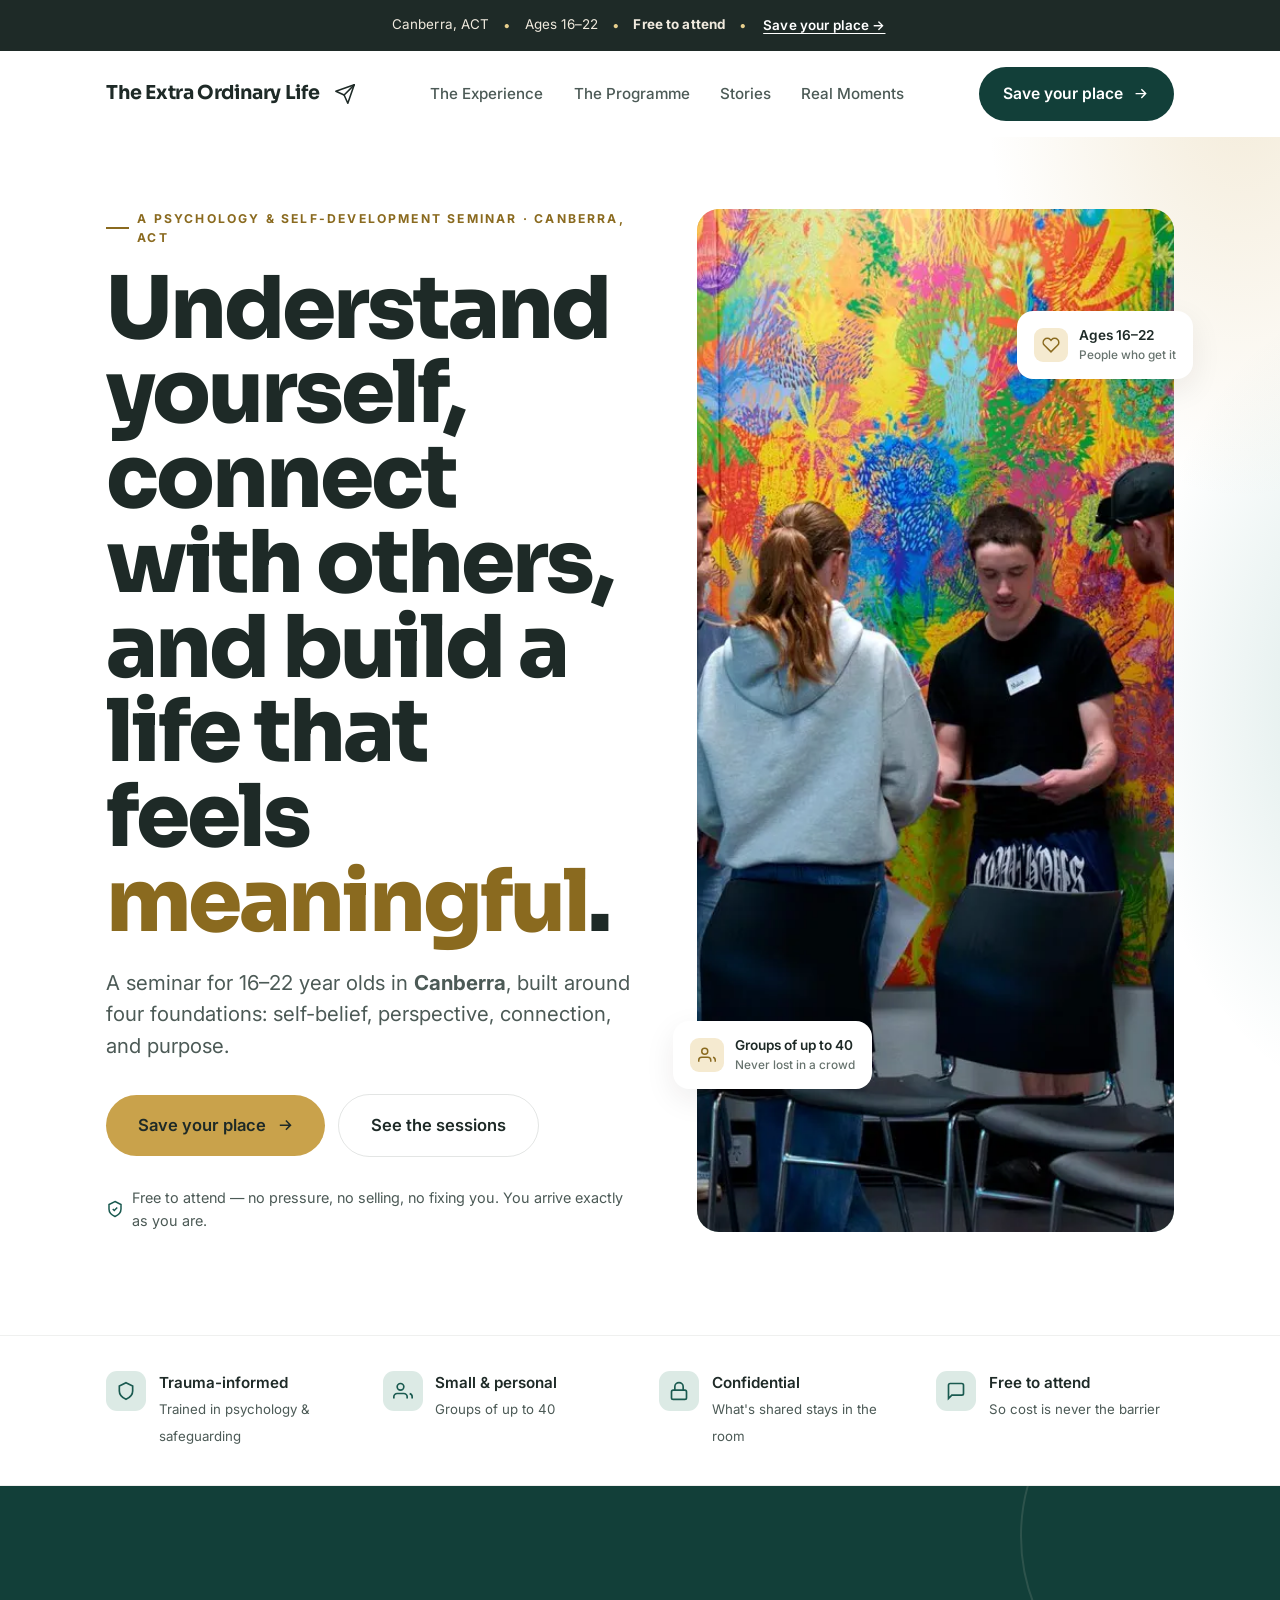
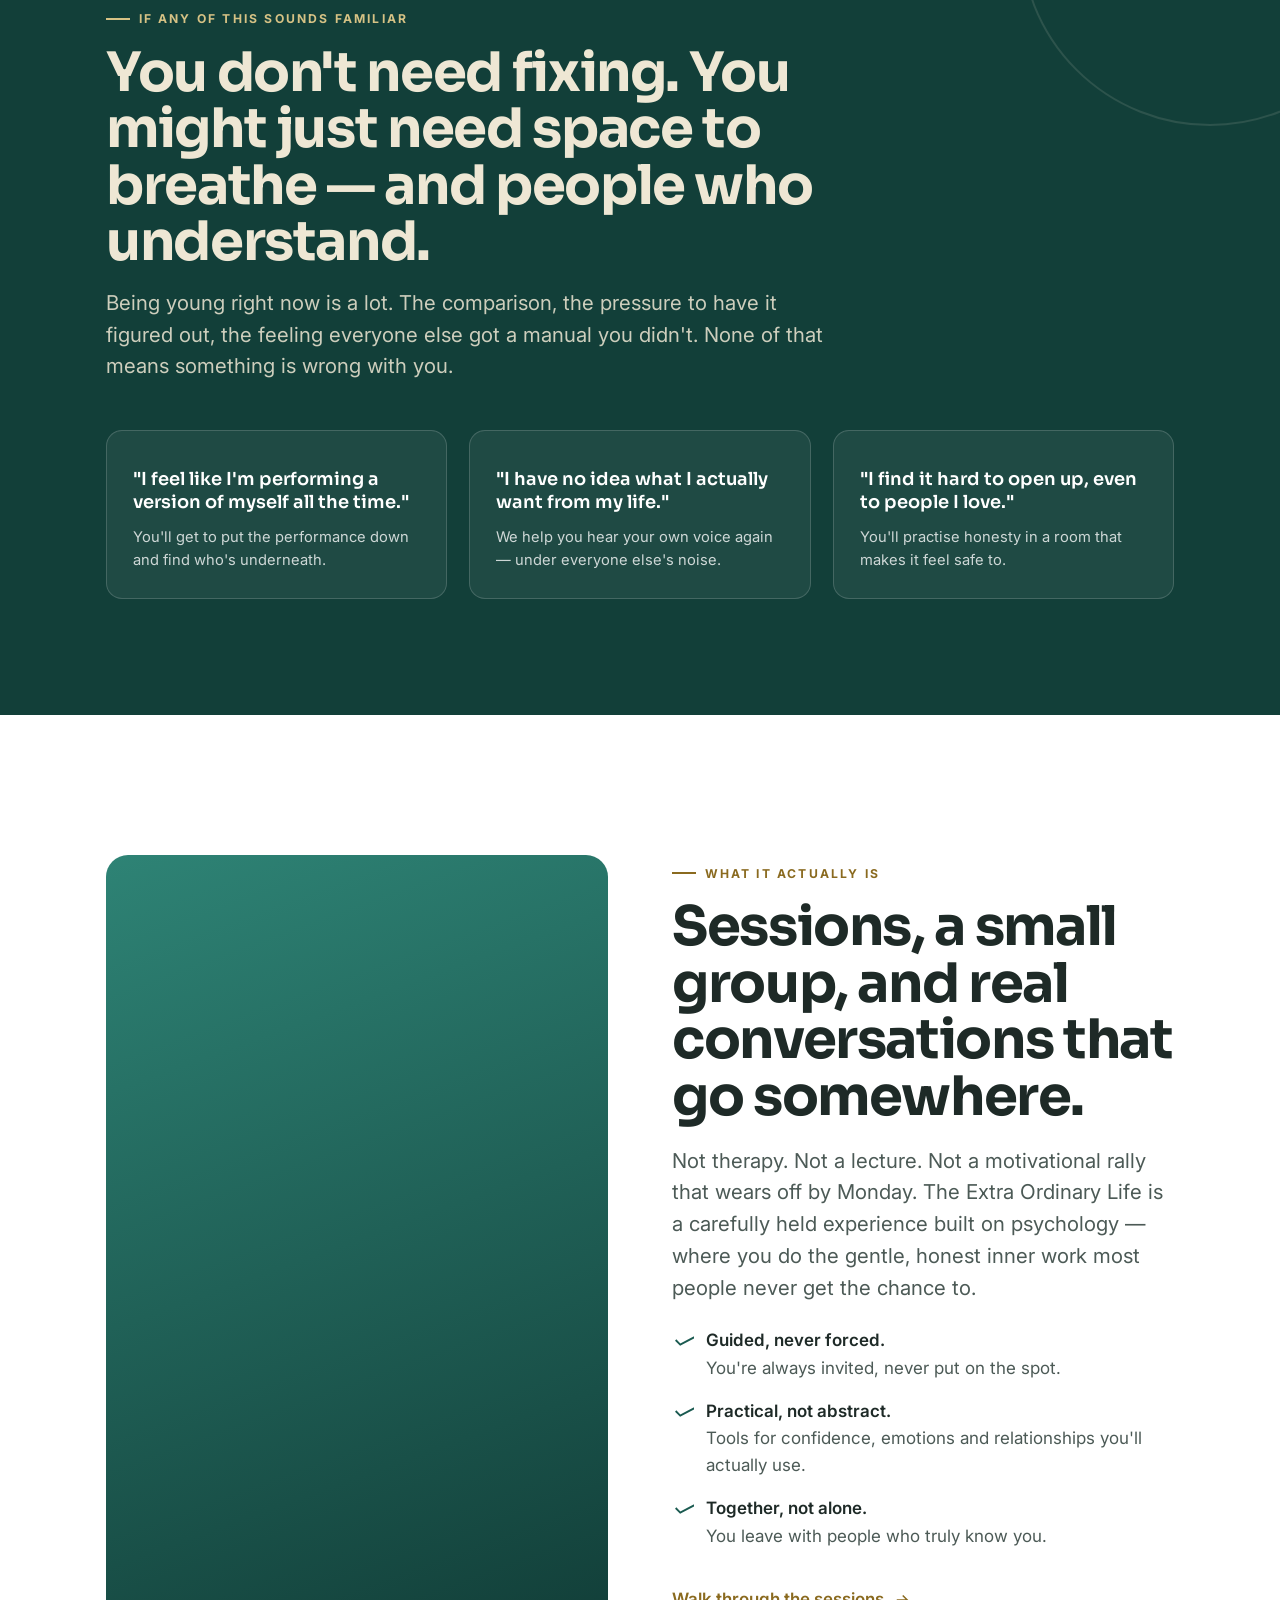
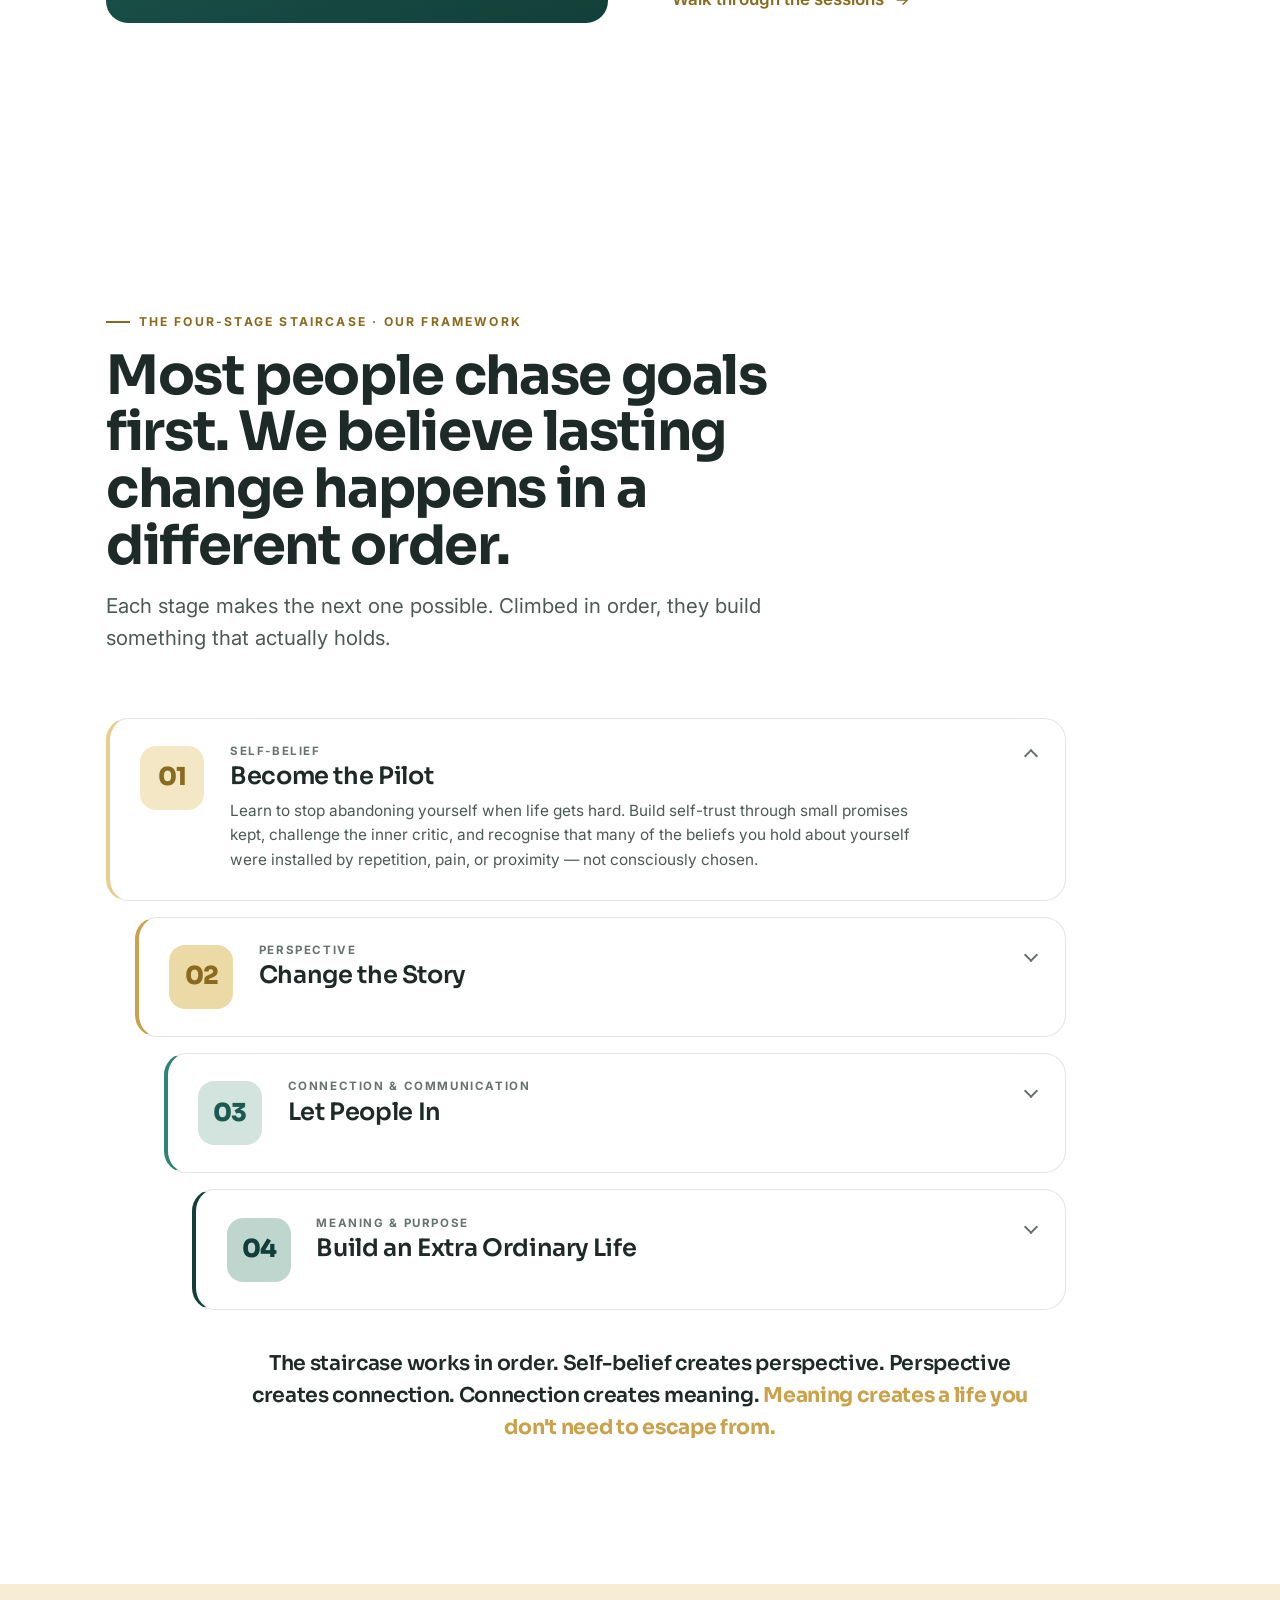
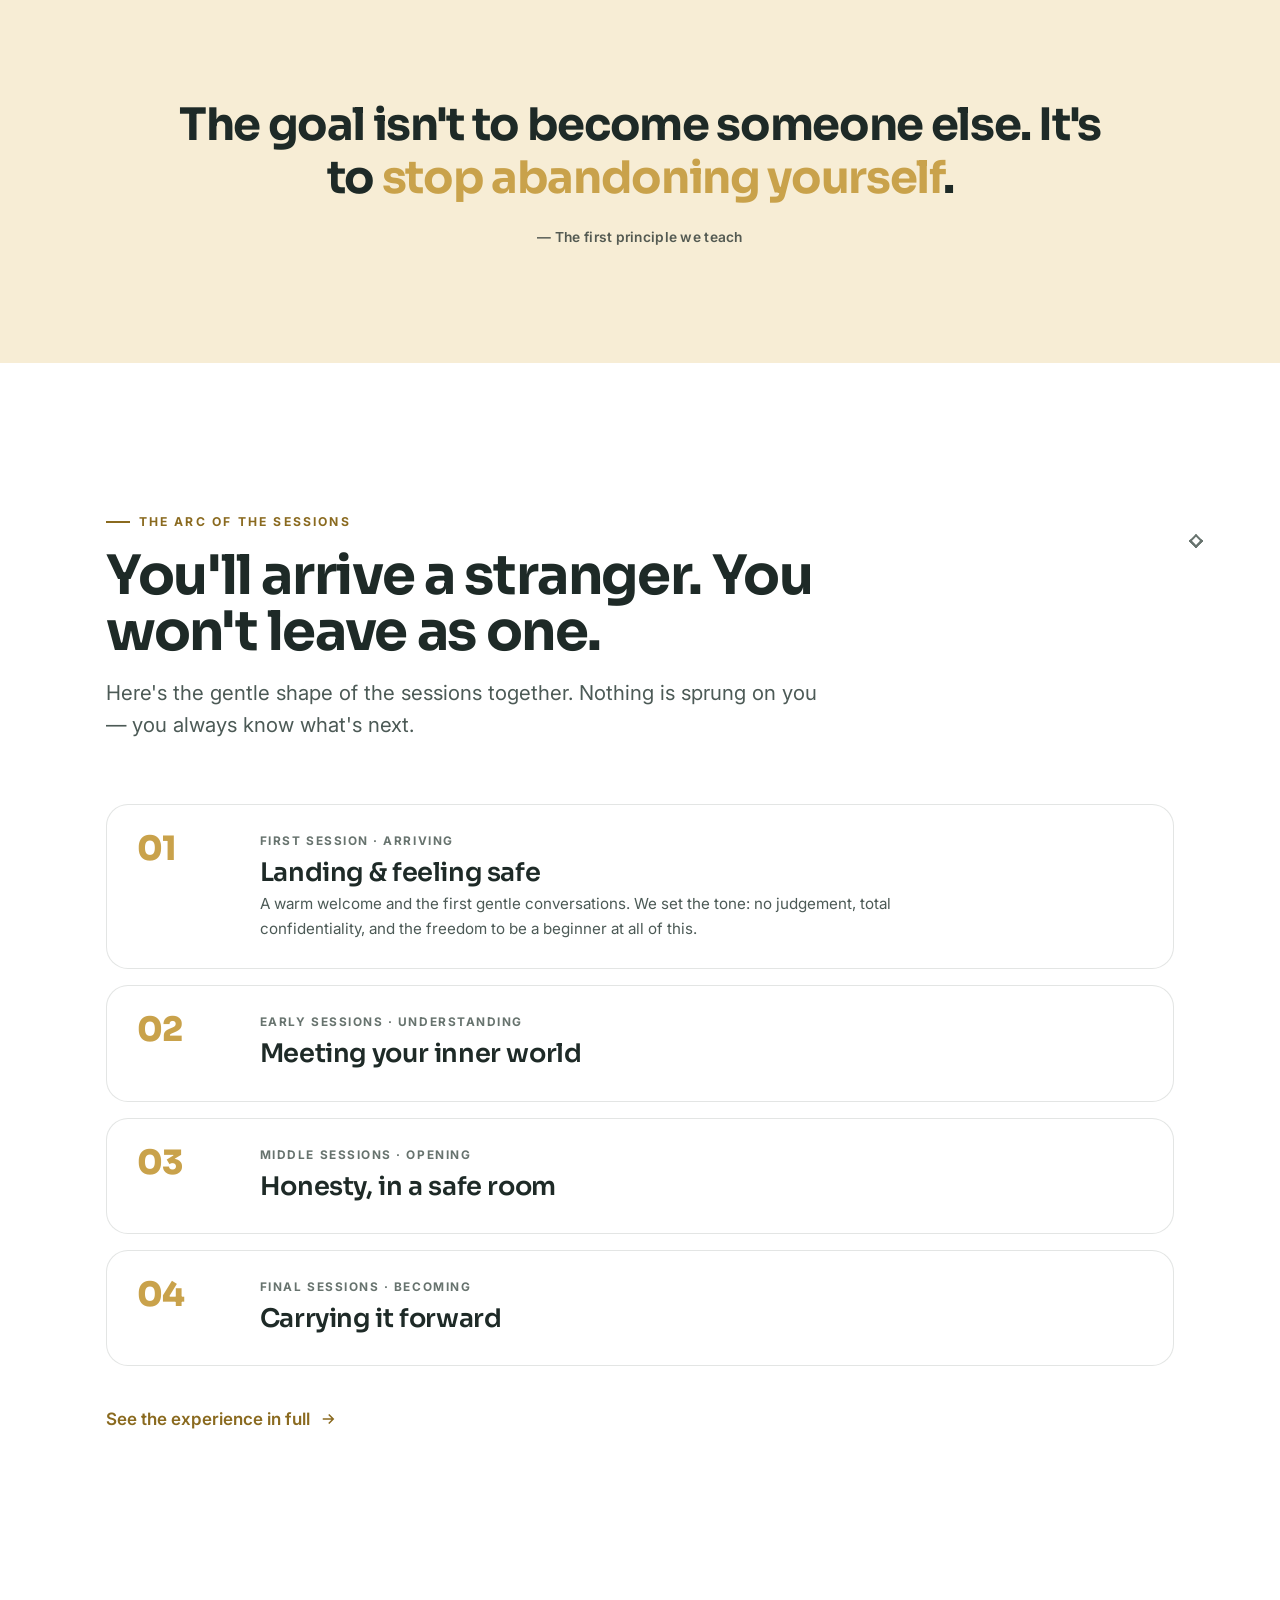
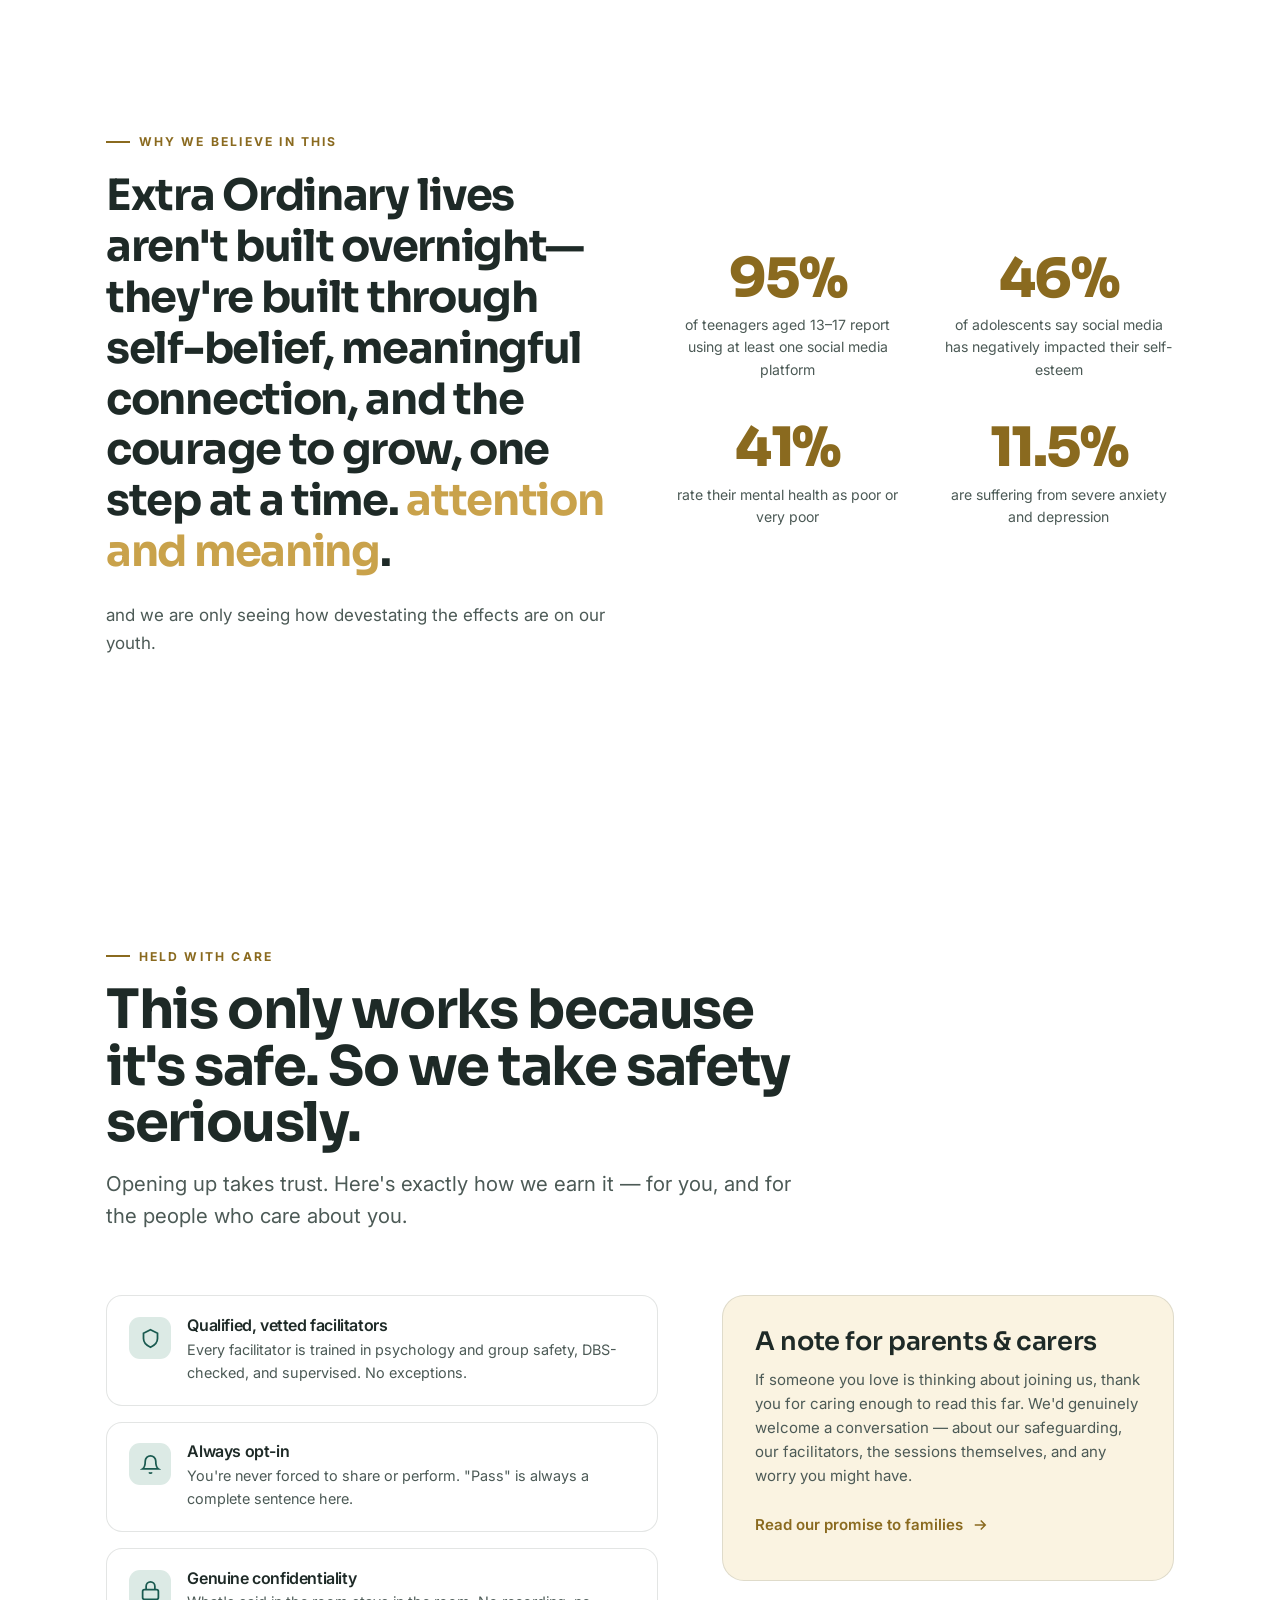
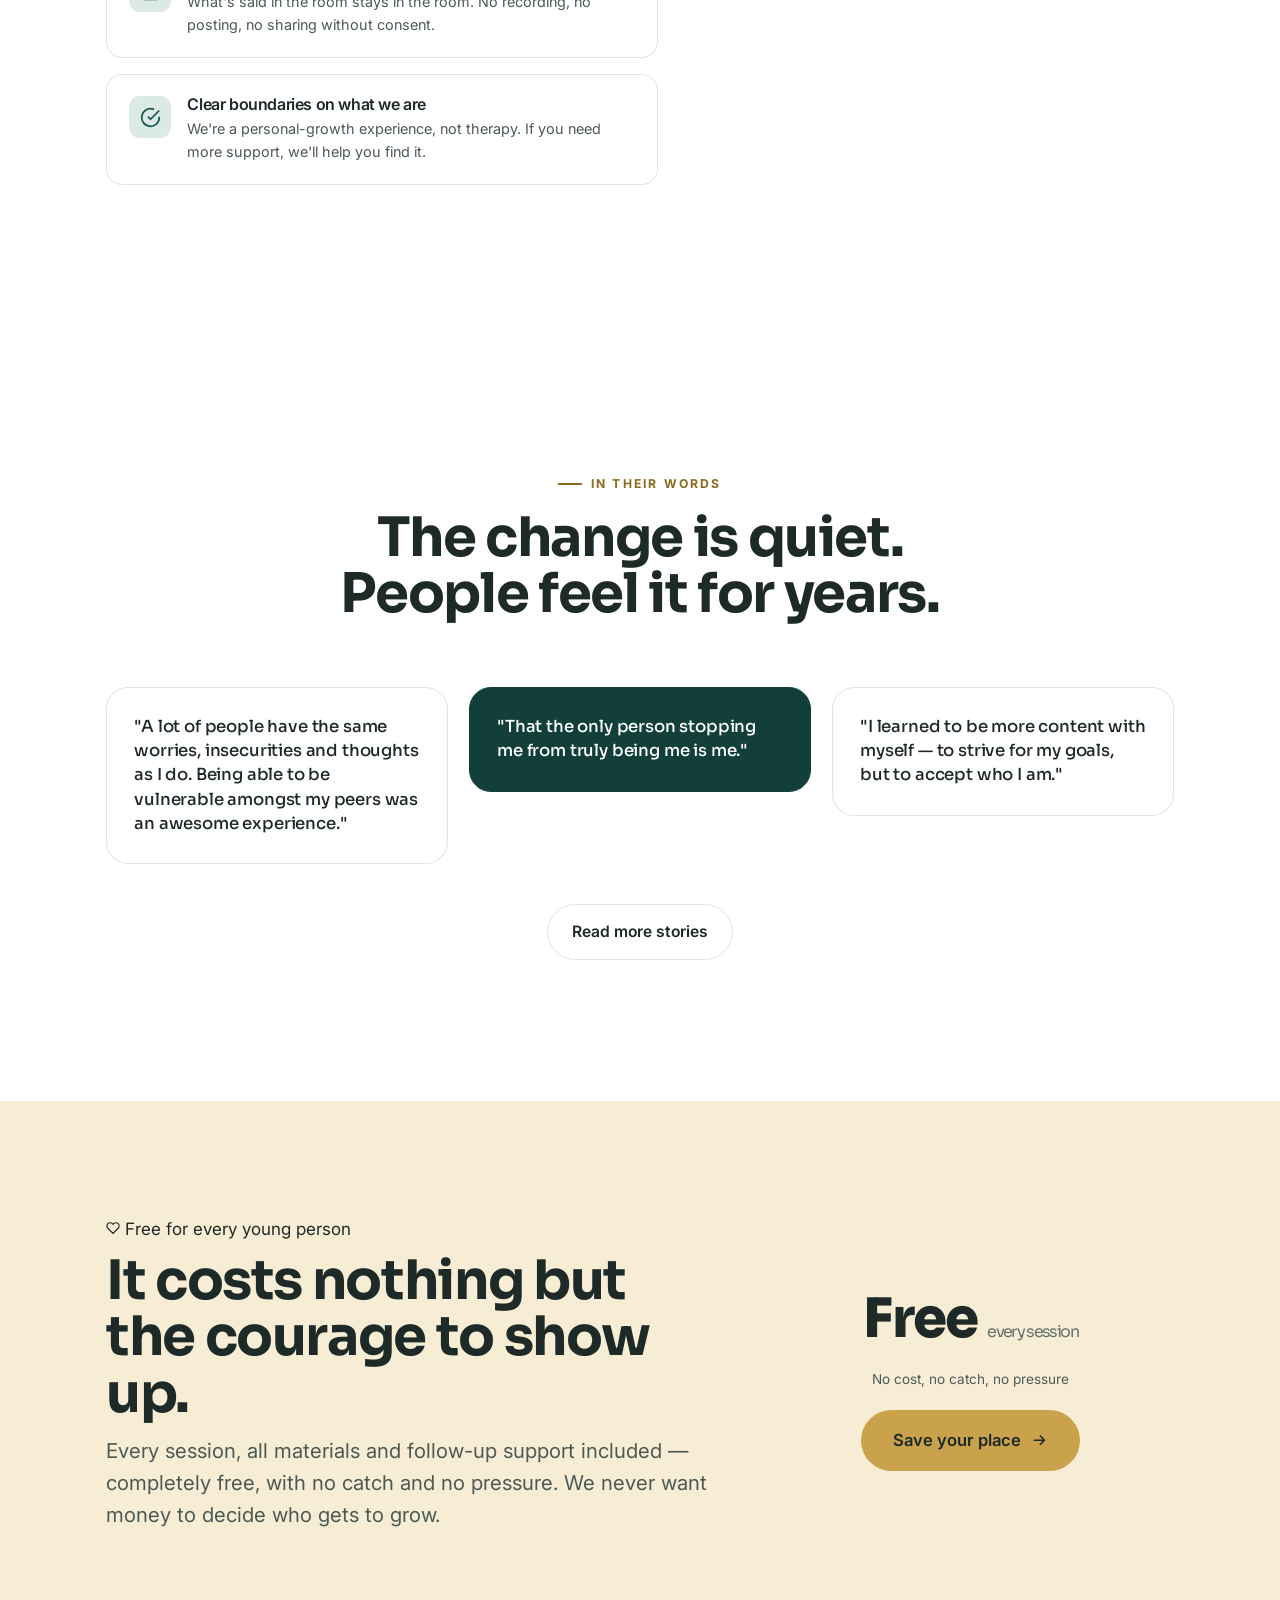
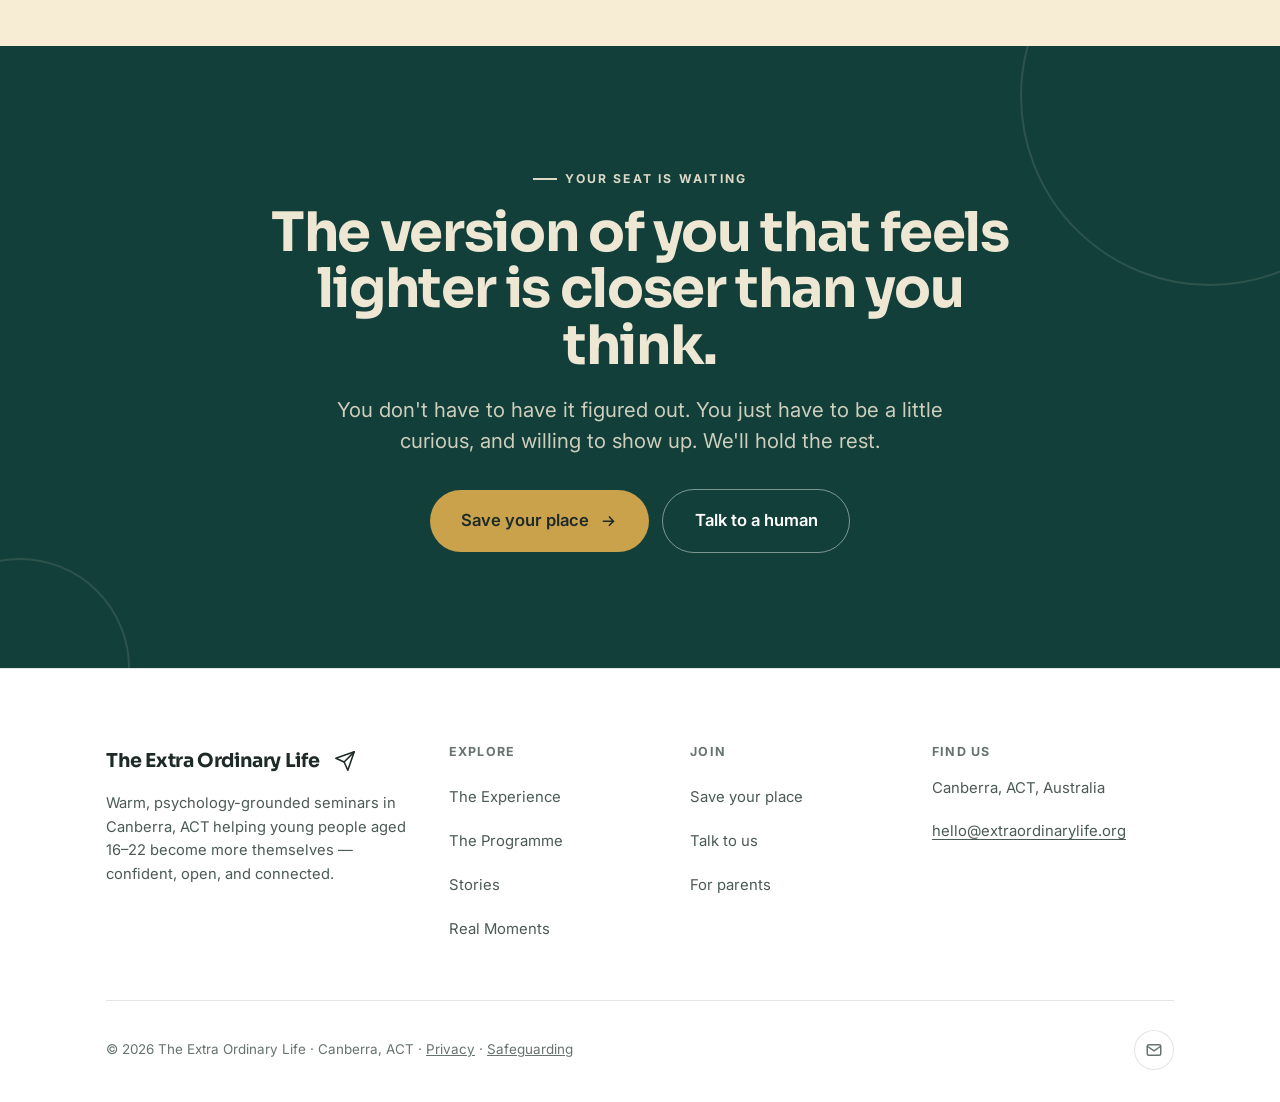
==== commit 2875c926: "Split "extraordinary" into "Extra Ordinary" everywhere in site copy Covers the places the earlier br" ====
--- a/index.html
+++ b/index.html
@@ -21,7 +21,7 @@
   <meta property="og:image" content="https://theextraordinary.life/assets/img/og-cover.jpg" />
   <meta property="og:image:width" content="1200" />
   <meta property="og:image:height" content="630" />
-  <meta property="og:image:alt" content="Young people in conversation at a The Extra Ordinary Life session in Canberra" />
+  <meta property="og:image:alt" content="Young people in conversation at an Extra Ordinary Life session in Canberra" />
 
   <!-- Twitter -->
   <meta name="twitter:card" content="summary_large_image" />
@@ -307,7 +307,7 @@
         </div>
         <div class="stair s4 reveal">
           <div class="step-num">04</div>
-          <div class="step-body"><h3><span class="tag">Meaning &amp; Purpose</span>Build an Extraordinary Life</h3><p>Extraordinary lives are often built through ordinary moments approached with attention and meaning. Clarify your values, identify what you stand for, and create a life that feels meaningful even when nobody is watching.</p></div>
+          <div class="step-body"><h3><span class="tag">Meaning &amp; Purpose</span>Build an Extra Ordinary Life</h3><p>Extra Ordinary lives are often built through ordinary moments approached with attention and meaning. Clarify your values, identify what you stand for, and create a life that feels meaningful even when nobody is watching.</p></div>
         </div>
       </div>
       <p class="stairs-logic reveal">The staircase works in order. Self-belief creates perspective. Perspective creates connection. Connection creates meaning. <span class="arrow">Meaning creates a life you don't need to escape from.</span></p>
@@ -350,7 +350,7 @@
     <div class="wrap split">
       <div class="reveal">
         <span class="eyebrow">Why we believe in this</span>
-        <p class="pullquote" style="margin-top:1.2rem;max-width:none;">Extraordinary lives aren't built overnight—they're built through self-belief, meaningful connection, and the courage to grow, one step at a time. <span class="mk">attention and meaning</span>.</p>
+        <p class="pullquote" style="margin-top:1.2rem;max-width:none;">Extra Ordinary lives aren't built overnight—they're built through self-belief, meaningful connection, and the courage to grow, one step at a time. <span class="mk">attention and meaning</span>.</p>
         <p class="muted" style="margin-top:1.5rem;">and we are only seeing how devestating the effects are on our youth.</p>
       </div>
       <div class="reveal d1">
--- a/assets/css/styles.css
+++ b/assets/css/styles.css
@@ -1,5 +1,5 @@
 /* =========================================================
-   Extraordinary Life — Design System v2
+   Extra Ordinary Life — Design System v2
    Minimalist · banner-led · UN Youth-inspired
    Warm palette kept, applied with restraint.
    Built per: anthropics/frontend-design + ui-ux-pro-max.
